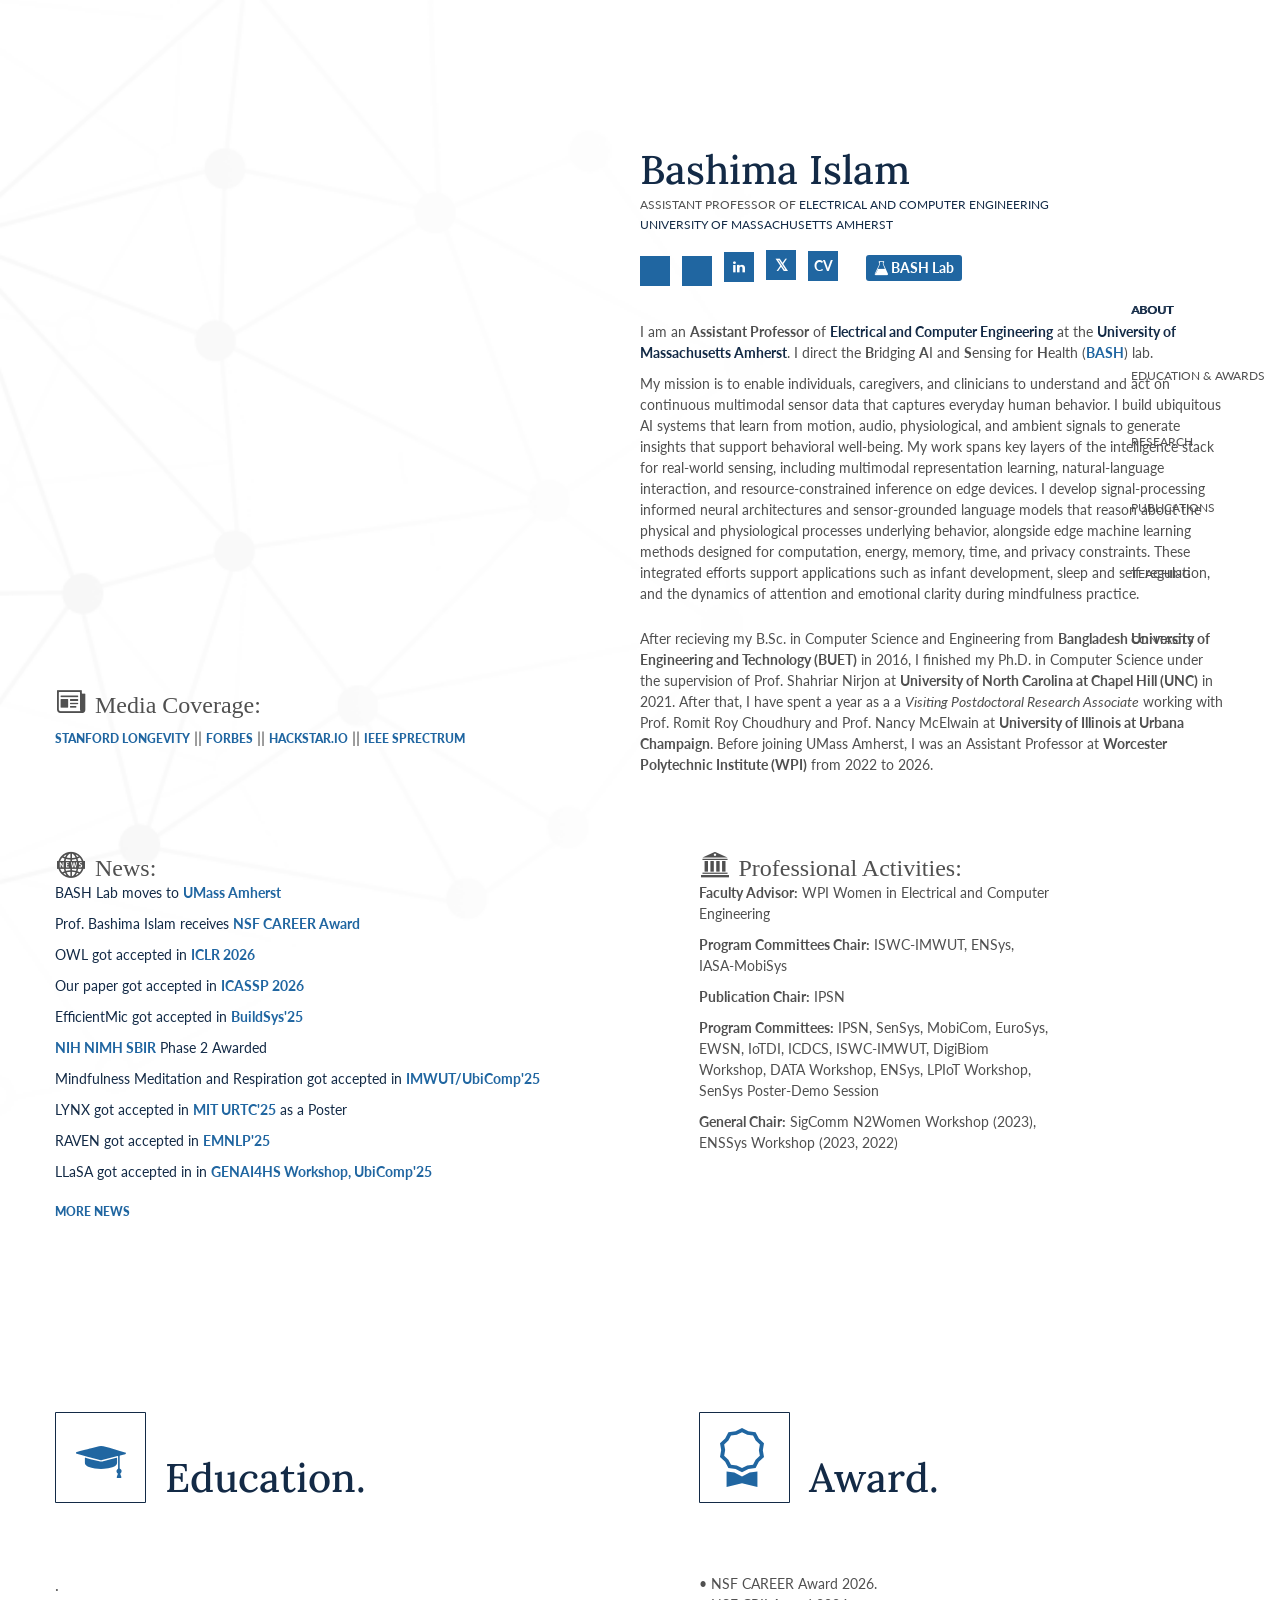
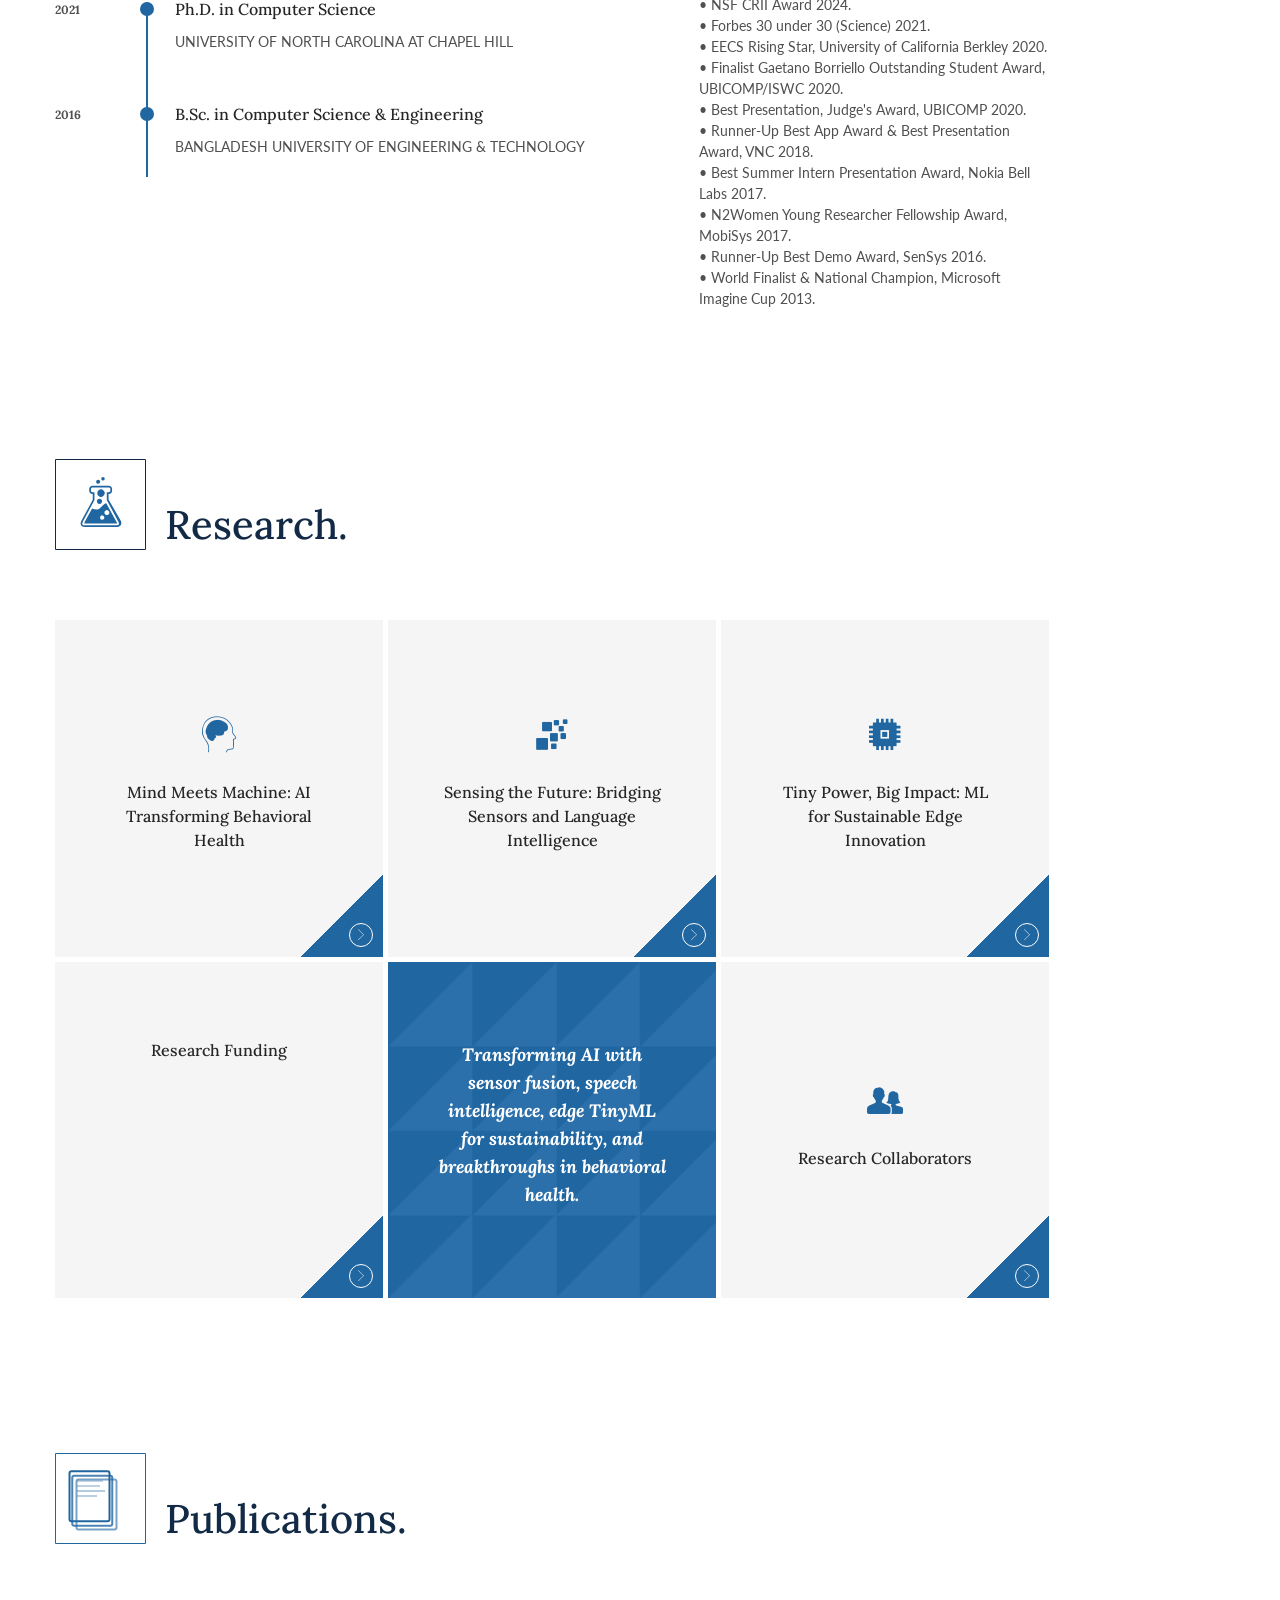
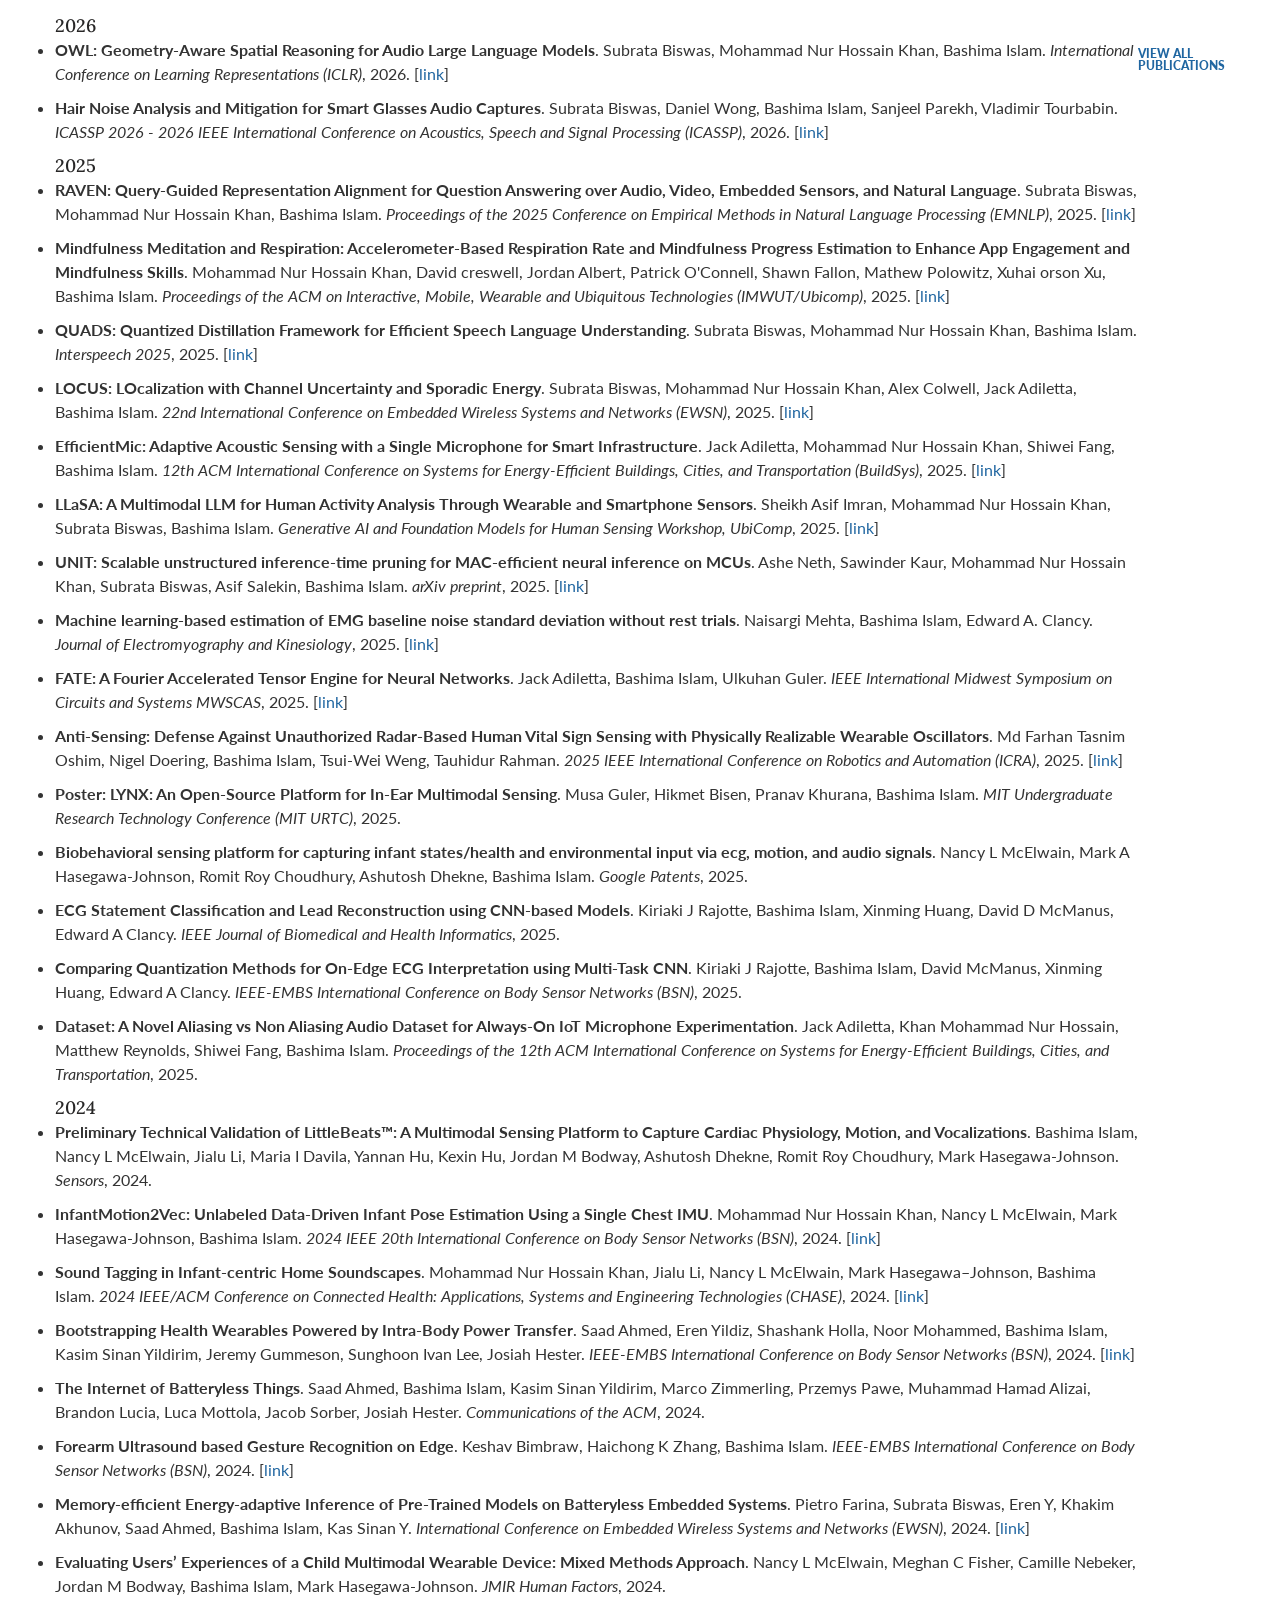
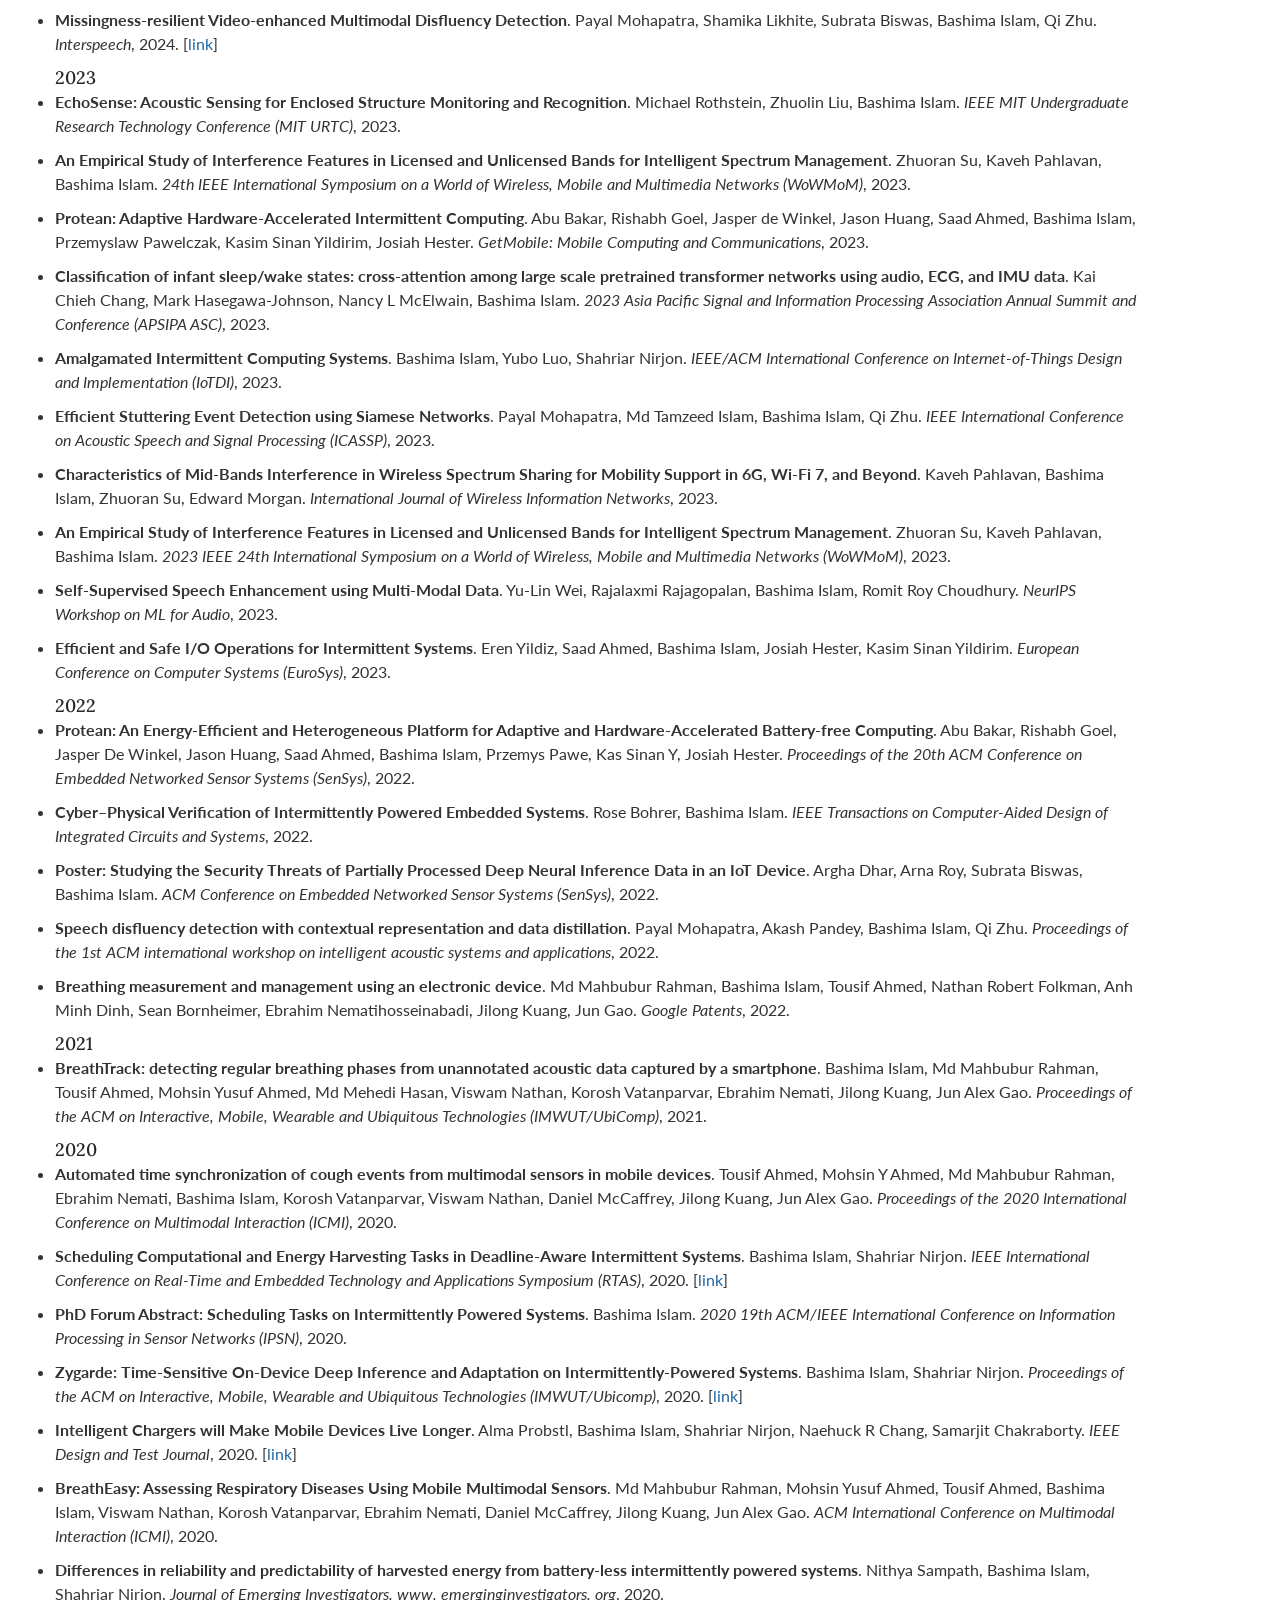
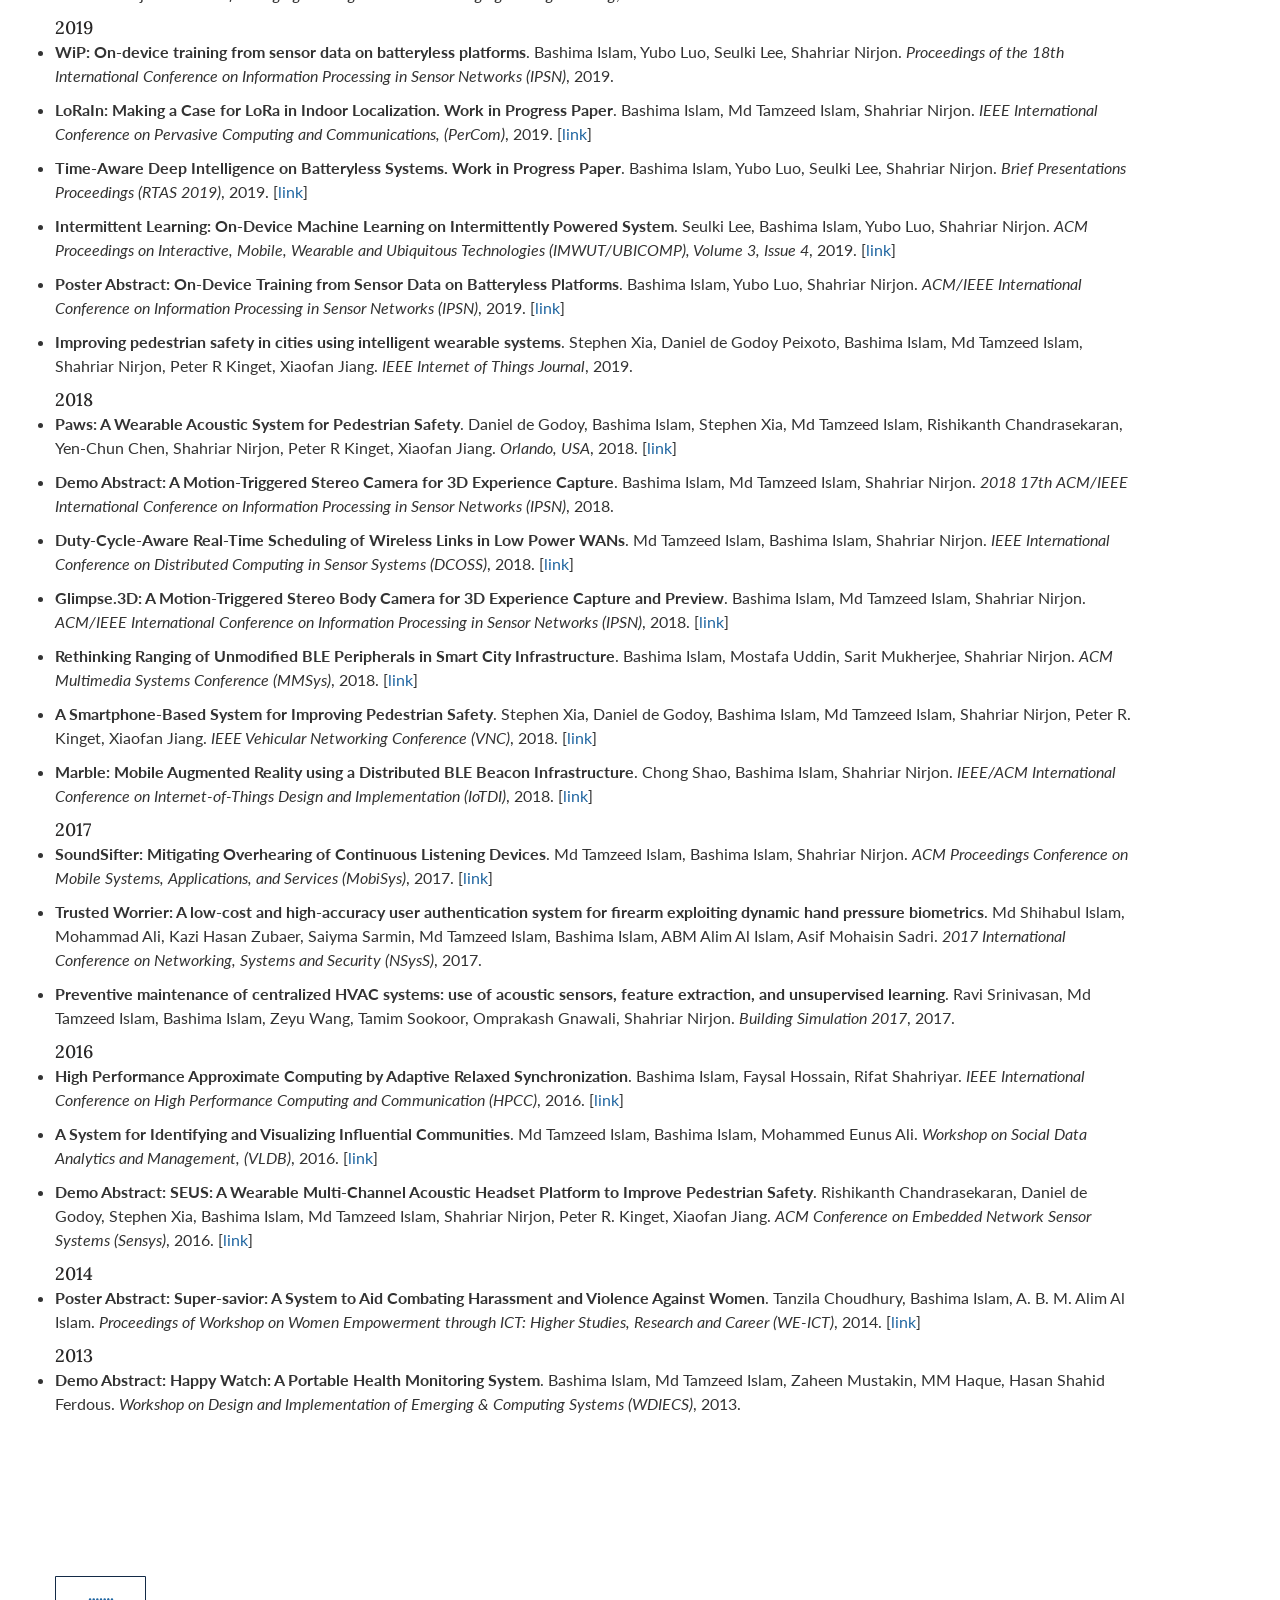
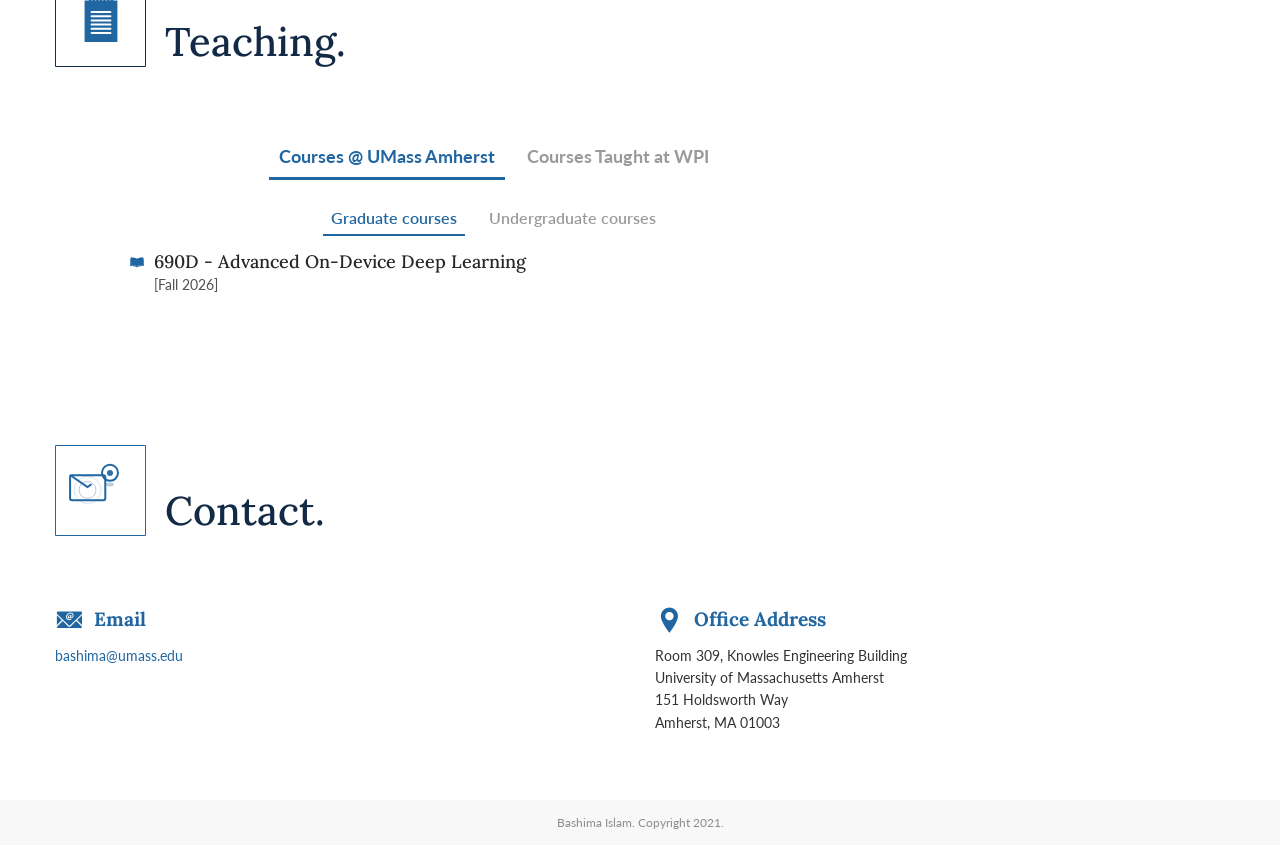
==== index.html @ 79ededcc "Teaching: nested tabs (UMass default + WPI), add UMass 690D; update contact email + office to UMass" ====
<!doctype html>
<html class="" lang="en">

<head>
  <meta charset="utf-8">
  <meta http-equiv="x-ua-compatible" content="ie=edge">
  <title>Bashima Islam</title>
  <meta name="description" content="">
  <meta name="viewport" content="width=device-width, initial-scale=1">

  <!-- inject:css -->
  <!-- CSS | STYLE -->

  <link rel="stylesheet" type="text/css" href="pub_css/bootstrap.min.css" />
  <link rel="stylesheet" type="text/css" href="pub_css/linecons.css" />
  <link rel="stylesheet" type="text/css" href="pub_css/normalize.css" />
  <link rel="stylesheet" type="text/css" href="pub_css/colors/blue.css" />
  <link rel="stylesheet" type="text/css" href="pub_css/style.css" />

  <!-- endinject -->

  <link href="https://fonts.googleapis.com/css?family=Lato:400,700,900|Lora:400,400i,700" rel="stylesheet">
  <link rel="stylesheet" href="https://cdn.jsdelivr.net/gh/jpswalsh/academicons@1/css/academicons.min.css">

  <link rel="stylesheet" href="css/main-blue.css" data-pin="img/icofont-location-pin--blue.png">

  <!-- Custom styles for publications section -->
  <style>
    .c-screen-publications {
      color: #333;
    }

    .c-screen-publications p,
    .c-screen-publications li,
    .c-screen-publications span,
    .c-screen-publications div {
      color: #333 !important;
    }

    .c-screen-publications a {
      color: #2066a1 !important;
    }

    .c-screen-publications a:hover {
      color: #1a5490 !important;
    }

    .c-screen-publications .well {
      background-color: #f5f5f5;
      border: 1px solid #ddd;
    }

    .c-screen-publications .well pre {
      color: #333 !important;
      background: transparent;
      border: none;
    }

    .c-screen-publications .bibtexentry {
      margin-bottom: 15px;
    }

    .c-screen-publications .bibtexentry ul {
      list-style: none;
      padding-left: 0;
    }

    .c-screen-publications .bibtexentry li {
      margin-bottom: 10px;
    }

    /* Year styling - same size as news timeline */
    .c-screen-publications h1.YEAR {
      font-size: 1em !important;
      font-weight: bold !important;
      color: #333 !important;
      margin-bottom: 8px !important;
      margin-top: 20px !important;
      display: block;
    }

    /* Also target any h1 elements in the year group */
    .c-screen-publications .group.year h1 {
      font-size: 1em !important;
      font-weight: bold !important;
      color: #333 !important;
      margin-bottom: 8px !important;
      margin-top: 20px !important;
    }

    /* Contact section styling */
    .c-screen-contacts {
      color: #333;
    }

    .c-contact-info {
      display: flex;
      flex-wrap: wrap;
      gap: 30px;
    }

    .c-contact-item {
      flex: 1;
      min-width: 250px;
    }

    .c-contact-item__header {
      font-size: 1.2em;
      font-weight: bold;
      color: #2066a1;
      margin-bottom: 10px;
      display: flex;
      align-items: center;
      gap: 10px;
    }

    .c-contact-item__header i {
      font-size: 1.5em;
    }

    .c-contact-item__text {
      color: #333;
      line-height: 1.6;
      margin: 0;
    }

    .c-contact-item__text a {
      color: #2066a1;
      text-decoration: none;
    }

    .c-contact-item__text a:hover {
      color: #1a5490;
      text-decoration: underline;
    }

    /* Animated SVG icon enhancements */
    .publications-icon:hover .svg-icon__item {
      animation: publications-bounce 0.6s ease-in-out;
    }

    .contact-icon:hover .svg-icon__item {
      animation: contact-pulse 0.8s ease-in-out;
    }

    @keyframes publications-bounce {

      0%,
      100% {
        transform: translateY(0);
      }

      50% {
        transform: translateY(-3px);
      }
    }

    @keyframes contact-pulse {

      0%,
      100% {
        transform: scale(1);
      }

      50% {
        transform: scale(1.05);
      }
    }

    /* Enhance existing SVG icon animations */
    .svg-icon:hover {
      transform: scale(1.02);
      transition: transform 0.3s ease;
    }

    /* Social media and BASH Lab container */
    .social-and-lab-container {
      display: flex;
      align-items: center;
      gap: 20px;
      flex-wrap: wrap;
    }

    .c-socials {
      margin-bottom: 0;
    }

    /* BASH Lab button styling */
    .bash-lab-link {
      background-color: #2066a1;
      color: white !important;
      padding: 4px 8px;
      border-radius: 3px;
      text-decoration: none !important;
      display: inline-block;
      transition: all 0.3s ease;
      font-weight: bold;
      font-size: 0.9em;
      line-height: 1.2;
    }

    .bash-lab-link:hover {
      background-color: white !important;
      color: #2066a1 !important;
      text-decoration: none !important;
      transform: translateY(-2px);
      box-shadow: 0 4px 8px rgba(32, 102, 161, 0.3);
      border: 2px solid #2066a1;
    }

    /* Change contact and publication SVG icons to blue */
    .publications-icon .svg-icon__item,
    .contact-icon .svg-icon__item {
      color: #2066a1;
    }

    .publications-icon .svg-icon__border,
    .contact-icon .svg-icon__border {
      stroke: #2066a1;
    }

    /* Collaborators grid styling */
    .collaborators-grid {
      display: grid;
      grid-template-columns: repeat(auto-fit, minmax(120px, 1fr));
      gap: 15px;
      margin: 20px 0;
    }

    .collaborator-item {
      text-align: center;
      padding: 10px;
      border-radius: 8px;
      background: #f8f9fa;
      transition: transform 0.3s ease, box-shadow 0.3s ease;
    }

    .collaborator-item:hover {
      transform: translateY(-2px);
      box-shadow: 0 4px 12px rgba(32, 102, 161, 0.15);
    }

    .collaborator-logo {
      width: 80px;
      height: 60px;
      object-fit: contain;
      margin-bottom: 8px;
      border-radius: 4px;
    }

    .collaborator-name {
      font-size: 0.85em;
      font-weight: 600;
      color: #333;
      margin: 0;
      line-height: 1.2;
    }
  </style>

  <!-- HTML5 Shim and Respond.js IE8 support of HTML5 elements and media queries -->
  <!-- WARNING: Respond.js doesn't work if you view the page via file:// -->
  <!--[if lt IE 9]>
  <script src="https://oss.maxcdn.com/libs/html5shiv/3.7.0/html5shiv.js"></script>
  <script src="https://oss.maxcdn.com/libs/respond.js/1.4.2/respond.min.js"></script>
  <![endif]-->
  <!-- Yandex.Metrika counter -->
  <script src="https://cdn.jsdelivr.net/npm/chart.js"></script>

  <!-- Publications bibtex functionality -->
  <script src="https://ajax.googleapis.com/ajax/libs/jquery/1.11.3/jquery.min.js"></script>
  <script src="bashlab/bibtex_js_v2.js" type="text/javascript" charset="utf-8"></script>
  <bibtex src="https://raw.githubusercontent.com/BASHLab/publications/main/publications.bib"></bibtex>
  <script type="text/javascript">
    (function (d, w, c) {
      (w[c] = w[c] || []).push(function () {
        try {
          w.yaCounter42961429 = new Ya.Metrika({
            id: 42961429,
            clickmap: true,
            trackLinks: true,
            accurateTrackBounce: true,
            webvisor: true,
            trackHash: true
          });
        } catch (e) { }
      });

      var n = d.getElementsByTagName("script")[0],
        s = d.createElement("script"),
        f = function () { n.parentNode.insertBefore(s, n); };
      s.type = "text/javascript";
      s.async = true;
      s.src = "https://mc.yandex.ru/metrika/watch.js";

      if (w.opera == "[object Opera]") {
        d.addEventListener("DOMContentLoaded", f, false);
      } else { f(); }
    })(document, window, "yandex_metrika_callbacks");
  </script>
  <noscript>
    <div><img src="https://mc.yandex.ru/watch/42961429" style="position:absolute; left:-9999px;" alt="" /></div>
  </noscript>
  <!-- /Yandex.Metrika counter -->
<!--PRERENDER:head-->
<meta name="description" content="Bashima Islam — Assistant Professor at UMass Amherst, director of the BASH Lab (Bridging AI and Sensing for Health). Research in ubiquitous AI, multimodal sensing, sensor-grounded language models, and low-power edge machine learning.">
<meta property="og:title" content="Bashima Islam">
<meta property="og:description" content="Bashima Islam — Assistant Professor at UMass Amherst, director of the BASH Lab (Bridging AI and Sensing for Health). Research in ubiquitous AI, multimodal sensing, sensor-grounded language models, and low-power edge machine learning.">
<meta property="og:type" content="profile">
<meta name="robots" content="index, follow">
<meta http-equiv="Cache-Control" content="no-cache, must-revalidate">
<meta http-equiv="Pragma" content="no-cache">
<script type="application/ld+json">
{
  "@context": "https://schema.org",
  "@graph": [
    {
      "@context": "https://schema.org",
      "@type": "Person",
      "name": "Bashima Islam",
      "jobTitle": "Assistant Professor",
      "affiliation": {
        "@type": "CollegeOrUniversity",
        "name": "University of Massachusetts Amherst"
      },
      "url": "https://bashimaislam.com",
      "sameAs": [
        "https://bashlab.github.io",
        "https://github.com/BASHLab",
        "https://scholar.google.com/citations?user=",
        "https://www.youtube.com/@BASHLab_UMass"
      ],
      "description": "Assistant Professor at UMass Amherst leading the BASH Lab (Bridging AI and Sensing for Health): ubiquitous AI, multimodal sensing, sensor-grounded language models, and low-power edge ML."
    }
  ]
}
</script>
<!--/PRERENDER:head-->
</head>

<body>
  <!--[if lt IE 10]>
        <p class="browserupgrade">You are using an <strong>outdated</strong> browser. Please <a href="http://browsehappy.com/">upgrade your browser</a> to improve your experience.</p>
    <![endif]-->

  <div class="ie-overflow-fix" style="overflow:hidden;">



    <link rel="stylesheet" href="css/main-blue.css" data-pin="img/icofont-location-pin--blue.png">





    <header class="c-main-header">

      <div class="o-container">

        <!-- NAVIGATION -->
        <div class="c-main-header__nav-wrapper" data-menuAnimated="true">
          <nav class="c-main-nav js-main-nav">
            <ul class="c-main-nav__list nav-fixed--is-active js-main-nav__list">
              <li class="c-main-nav__item"><a href="#section-about" class="c-main-nav__link"
                  data-navPosition="1">about</a></li>
              <!-- <li class="c-main-nav__item"><a href="#section-news" class="c-main-nav__link" data-navPosition="2">news</a></li> -->
              <li class="c-main-nav__item"><a href="#section-education" class="c-main-nav__link"
                  data-navPosition="2">education & awards</a></li>
              <li class="c-main-nav__item"><a href="#section-research" class="c-main-nav__link"
                  data-navPosition="3">research</a></li>
              <li class="c-main-nav__item"><a href="#section-publications" class="c-main-nav__link"
                  data-navPosition="4">publications</a></li>
              <li class="c-main-nav__item"><a href="#section-teaching" class="c-main-nav__link"
                  data-navPosition="5">teaching</a></li>
              <li class="c-main-nav__item"><a href="#section-contacts" class="c-main-nav__link"
                  data-navPosition="5">contacts</a></li>
            </ul>
            <div class="c-main-nav__bars js-main-nav-toggle">
              <span></span>
              <span></span>
              <span></span>
            </div>
          </nav>
        </div>
        <!-- NAVIGATION END -->

        <!-- ABOUT SECTION-->
        <div id="section-about" class="c-screen-about o-screen-about" data-contentPosition="1">
          <div class="o-screen-about__col">
            <figure class="c-screen-about__image">
              <span></span>
              <img src="pic/Bashima.png" alt="">

            </figure>
            <!-- <a class="c-button c-button--bold-text u-mb-30" href="https://youtu.be/-QnG1Qs_boQ">short video of my vision</a> -->
            <!-- <ul class="c-socials u-mb-35">
          <li class="c-socials__item">
            <a href="https://youtu.be/-QnG1Qs_boQ" class="c-socials__link">
              <i class="icofont icofont-youtube-play"></i>
            </a>
          </li>
          <a class="c-button c-button--bold-text u-mb-30" href="https://youtu.be/-QnG1Qs_boQ">short video of my vision</a>
        </ul> -->

            <!-- <div class="c-screen-about__image">
          <div style="position:relative;padding-top:56.25%;">
            <iframe src="https://www.youtube.com/embed/-QnG1Qs_boQ"" frameborder="0" allowfullscreen
              style="position:absolute;top:0;left:0;width:87%;height:100%;"></iframe>
          </div>
        </div> -->
            <!-- <iframe  src="https://www.youtube.com/embed/-QnG1Qs_boQ" title="YouTube video player" frameborder="0" allow="accelerometer; autoplay; clipboard-write; encrypted-media; gyroscope; picture-in-picture" allowfullscreen>
        </iframe> -->
            <div style="margin-top: 20px;">
              <i class="icofont icofont-2x icofont-newspaper"> <span style="font-size: x-large;">Media
                  Coverage:</span></i>
            </div>
            <span>
              <a class="c-button c-button--bold-text u-mb-30"
                href="https://open.spotify.com/episode/3e5buFnRg2oh5k3RtuyKqU?si=1H2yzKQXRCqnFxSkiDDsbw">Stanford
                Longevity</a>
              <span> || </span>
              <a class="c-button c-button--bold-text u-mb-30"
                href="https://www.forbes.com/profile/bashima-islam/?sh=4034b1a3b2ef">Forbes</a>
              <span> || </span>
              <a class="c-button c-button--bold-text u-mb-30"
                href="https://www.hackster.io/news/zygarde-task-scheduler-boosts-accuracy-performance-of-tinyml-tasks-running-on-battery-free-mcus-d09a8ec91b28">Hackstar.io</a>
              <span> || </span>
              <a class="c-button c-button--bold-text u-mb-30"
                href="https://spectrum.ieee.org/cars-that-think/transportation/safety/ai-headphone-pedestrians-safety-warning-cars">IEEE
                Sprectrum</a>
            </span>
          </div>
          <div class="o-screen-about__col">
            <h2 class="u-mb-4">Bashima Islam</h2>
            <span class="c-screen-about__caption">Assistant Professor of <a
                href="https://ece.umass.edu/">Electrical and Computer Engineering</a> <br /> <a
                href="https://www.umass.edu">University of Massachusetts Amherst</a></span>
            <div class="social-and-lab-container u-mb-35">
              <ul class="c-socials">
                <li class="c-socials__item">
                  <a href="https://scholar.google.com/citations?user=Ft_8Ju8AAAAJ&hl=en" class="c-socials__link">
                    <i class="ai ai-google-scholar"></i>
                  </a>
                </li>
                <li class="c-socials__item">
                  <a href="https://dblp.org/pid/188/6243.html" class="c-socials__link">
                    <i class="ai ai-dblp"></i>
                  </a>
                </li>
                <!-- <li class="c-socials__item">
              <a href="https://bitbucket.org/Bashima/" class="c-socials__link">
                <i class="ai ai-github"></i>
              </a>
            </li> -->
                <li class="c-socials__item">
                  <a href="https://www.linkedin.com/in/bashimaislam" class="c-socials__link">
                    <i class="icofont icofont-brand-linkedin"></i>
                  </a>
                </li>
                <li class="c-socials__item">
                  <a href="https://twitter.com/BashimaI" class="c-socials__link">
                    <span style="font-weight: bold; font-size: 16px;">𝕏</span>
                  </a>
                </li>
                <li class="c-socials__item">
                  <a href="pdf/Bashima_CV.pdf" class="c-socials__link">
                    <span style="font-weight: bold; font-size: 14px;">CV</span>
                  </a>
                </li>
              </ul>
              <div class="bash-lab-button">
                <a href="https://bashlab.github.io" target="_blank" class="bash-lab-link">
                  <i class="icofont icofont-laboratory"></i> BASH Lab
                </a>
              </div>
            </div>
            <p class="u-mb-10"> I am an <b>Assistant Professor</b> of <a
                href="https://ece.umass.edu/"><b>Electrical and Computer Engineering</b></a> at the
              <a href="https://www.umass.edu"><b>University of Massachusetts Amherst</b></a>. I direct the
              <strong>B</strong>ridging <strong>A</strong>I and <strong>S</strong>ensing for
              <strong>H</strong>ealth (<a style="color: #2066a1;" href="https://bashlab.github.io"><strong>BASH</strong></a>) lab.
            </p>
            <p>
              My mission is to enable individuals, caregivers, and clinicians to understand and act on continuous
              multimodal sensor data that captures everyday human behavior. I build ubiquitous AI systems that learn
              from motion, audio, physiological, and ambient signals to generate insights that support behavioral
              well-being. My work spans key layers of the intelligence stack for real-world sensing, including
              multimodal representation learning, natural-language interaction, and resource-constrained inference on
              edge devices. I develop signal-processing informed neural architectures and sensor-grounded language
              models that reason about the physical and physiological processes underlying behavior, alongside edge
              machine learning methods designed for computation, energy, memory, time, and privacy constraints. These
              integrated efforts support applications such as infant development, sleep and self-regulation, and the
              dynamics of attention and emotional clarity during mindfulness practice.
            </p>

            <!-- <p>My work focuses on building sustainable intelligent systems by combining sensor data with large language
              models, creating energy-efficient AI for audio and speech, developing innovative TinyML solutions for
              batteryless edge devices, and using AI to enhance behavioral health outcomes. Together, these efforts aim
              to advance technology in an eco-conscious and impactful way. The interdisciplinary nature of my research
              involves diverse domains including <i>Machine Learning, Mobile Computing, Embedded Systems, and Ubiquitous
                Computing</i>.</p> -->

            <br />
            <p>After recieving my B.Sc. in Computer Science and Engineering from <b>Bangladesh University of Engineering
                and Technology (BUET)</b> in 2016, I finished my Ph.D. in Computer Science under the supervision of
              <ahref="https: //www.cs.unc.edu/~nirjon/">Prof. Shahriar Nirjon</a> at <b>University of North Carolina at
                  Chapel Hill (UNC)</b> in 2021. After that, I have spent a year as a a <i>Visiting Postdoctoral
                  Research Associate</i> working with Prof. Romit Roy Choudhury and Prof. Nancy McElwain at
                <b>University of Illinois at Urbana Champaign</b>. Before joining UMass Amherst, I was an Assistant
              Professor at <b>Worcester Polytechnic Institute (WPI)</b> from 2022 to 2026.
            </p>



            <!-- <p style="color: #2066a1;"><b>I am looking for highly motivated students to join my lab. Please contact me if you want to work on machine learning and computation on trillions of sustainable IoT devices.</b></p>  -->

          </div>
        </div>



        <!-- News -->
        <div id="section-news" class="" data-contentPosition="4" style="margin-top: 60px;"></div>


        <div class="c-screen-education o-screen-education">
          <div class="o-screen-education__col">
            <div>
              <i class="icofont icofont-2x icofont-news"> <span style="font-size: x-large;">News:</span></i>
            </div>
            <div id="recent-news">
<!--PRERENDER:news-->
<a href="https://bashlab.github.io" target="_blank"><p class="u-mb-10">BASH Lab moves to <b style="color: #2066a1;">UMass Amherst</b></p></a><a href="https://www.nsf.gov/awardsearch/show-award/?AWD_ID=2541781" target="_blank"><p class="u-mb-10">Prof. Bashima Islam receives <b style="color: #2066a1;">NSF CAREER Award</b></p></a><a href="https://bashlab.github.io/owl_project/" target="_blank"><p class="u-mb-10">OWL got accepted in <b style="color: #2066a1;">ICLR 2026</b></p></a><a href="https://users.wpi.edu/~sbiswas/assets/publications/26-icassp/ICASSP_26_HNM.pdf" target="_blank"><p class="u-mb-10">Our paper got accepted in <b style="color: #2066a1;">ICASSP 2026</b></p></a><a href="https://jta2021.wixsite.com/efficientmic" target="_blank"><p class="u-mb-10">EfficientMic got accepted in <b style="color: #2066a1;">BuildSys'25</b></p></a><a href="https://reporter.nih.gov/search/dA1rsefomUqAkWnzcMSysg/project-details/11393482" target="_blank"><p class="u-mb-10"><b style="color: #2066a1;">NIH NIMH SBIR</b> Phase 2 Awarded</p></a><a href="https://bashlab.github.io/meditite_project/" target="_blank"><p class="u-mb-10">Mindfulness Meditation and Respiration got accepted in <b style="color: #2066a1;">IMWUT/UbiComp'25</b></p></a><a href=""><p class="u-mb-10">LYNX got accepted in <b style="color: #2066a1;">MIT URTC'25</b> as a Poster</p></a><a href="https://bashlab.github.io/raven_project/" target="_blank"><p class="u-mb-10">RAVEN got accepted in <b style="color: #2066a1;">EMNLP'25</b></p></a><a href="https://bashlab.github.io/llasa_project/" target="_blank"><p class="u-mb-10">LLaSA got accepted in in <b style="color: #2066a1;">GENAI4HS Workshop, UbiComp'25</b></p></a>
<!--/PRERENDER:news-->
              <!-- Recent news items will be populated here -->
            </div>
            <a href=".publication-detail_more_news" class="ex-link open_popup c-button c-button--bold-text u-mb-30"
              data-effect="mfp-zoom-out">more news</a>

            <div class="mfp-hide mfp-with-anim publication-detail_more_news publication-detail">
              <div class="project_content">
                <ul class="timeline">
                  <li>
                    <div class="date"> 2022</div>
                    <div class="circle"></div>
                    <div class="data">
                      <p>
                        &bull; Our paper<b> Protean: An Energy-Efficient and Heterogeneous Platform for Adaptive and
                          Hardware-Accelerated Battery-free Computing</b> got published in <b>SenSys</b> 2022.<br />
                        &bull; Our poster<b> Poster Abstract: Studying the Security Threats of Partially Processed
                          Deep Neural Inference Data in an IoT Device</b> got published in <b>SenSys</b> 2022.<br />
                        &bull; Started at Worcester Polytechnic Institute as an Assistant Professor from August
                        2022.<br />
                        &bull; Taught WPI Summer Frontier Course for Pre-Collegiate Outreach.<br />
                        &bull; Our paper <b>Cyber-Physical Verification of Intermittently Powered Embedded Systems</b>
                        got published at <b>EMSOFT</b> 2022.
                      </p>
                    </div>

                  </li>
                  <li>
                    <div class="date"> 2021</div>
                    <div class="circle"></div>
                    <div class="data">
                      <p>
                        &bull; Featured in <b>Forbes 30 under 30</b> for contribution in <b>Science</b> 2021.<br />
                        &bull; Paper on <b>BreathTrack: Detecting Regular Breathing Phases from Unannotated Acoustic
                          Data</b> got accepted in <b>IMWUT/UbiComp</b> 2021.<br />
                        &bull; Started at University of Illinois at Urbana-Champaign (UIUC) as a Visiting Postdoctoral
                        Research Associate from June 2021.<br />
                        &bull; Accepted a Tenure-Track Assistant Professor position at the Electrical and Computer
                        Engineering Department of Worcester Polytechnic Institute (WPI). Joining from Fall 2022.<br />
                        &bull; Defended my dissertation <b>"Scheduling Tasks on Intermittently-Powered Real-Time
                          Systems"</b> on April 1.<br />
                        &bull; Giving a talk at the <b>Auburn University (CSSE)</b> on March 30 on <i>Computing on the
                          Extreme Edge</i>.<br />
                        &bull; Giving a talk at the <b><a
                            href="https://cs.njit.edu/sites/cs/files/CS%20seminar%20Bashima%20Islam%20-%2003.24.2021_0.pdf">
                            New Jersey Institute of Technology (CS)</a></b> on March 24 on <i>Computing on the Extreme
                          Edge</i>.<br />
                        &bull; Giving a talk at the <b><a
                            href="https://www.cs.utah.edu/calendar/colloquium-bashima-islam/">University of
                            Utah</a></b> on March 16 on <i>Computing on the Extreme Edge</i>.<br />
                        &bull; Giving a talk at the <b><a
                            href="https://www.ece.utexas.edu/events/seminars/ece-general-seminars">University of Texas
                            Austin (ECE)</a></b> on March 10 on <i>Computing on the Extreme Edge</i>.<br />
                        &bull; Giving a talk at the <b>Worchester Polytechnic Institute (ECE)</b> on March 8 on
                        <i>Computing on the Extreme Edge</i>.<br />
                        &bull; Giving a talk at <b>Vanderbilt University (EECS)</b> on March 2 on <i>Computing on the
                          Extreme Edge</i>.<br />
                        &bull; Giving a talk at <b><a
                            href="https://planitpurple.northwestern.edu/event/572944">Northwestern University
                            (CS)</a></b> on February 22 on <i>Computing on the Extreme Edge</i>.<br />
                        &bull; Giving a talk at <b>Syracuse University (EECS)</b> on February 18 on <i>Computing on
                          the Extreme Edge</i>.<br />
                        &bull; Giving a talk at <b>Carnegie Mellon University (ECE)</b> on January 25 on <i>Computing
                          on the Extreme Edge</i>.
                      </p>
                    </div>

                  </li>
                  <li class="">
                    <div class="date">2020</div>
                    <div class="circle"></div>
                    <div class="data">
                      <p>&bull; Giving a talk at <b>Portland State University (CS)</b> on December 16 on <i>Computing
                          on the Extreme Edge</i>.<br />
                        &bull; Invited to give a talk at <b>Northwestern University</b> on December 9.<br />
                        &bull; Invited to give a talk at <b>Georgia Institute of Technology</b> on October 26 on
                        <i>Zygarde: Time-Sensitive On-Device Deep Inference and Adaptationon Intermittently-Powered
                          Systems</i>.<br />
                        &bull; Session Chair of <b>BuildSys 2020</b> and <b>ENSsys 2020</b> in conjunction with <b>ACM
                          SenSys</b>.<br />
                        &bull; Selected for the EECS <b>Rising Stars</b>, 2020 at UC Berkley.<br />
                        &bull; Selected for ACM CRA-WP Career Mentoring Workshop, 2020.<br />
                        &bull; I became the finalist of the prestigious <b>Gaetano Borriello Outstanding Student
                          Award</b>, UbiComp 2020.<br />
                        &bull; We got the Best Presentation, Judges Award at UbiComp 2020. <br />
                        &bull; Successfully finished my internship at Digital Health Lab in Samsung Research
                        America.<br />
                        &bull; Two papers co-authored with Digital Health Lab, SRA on breath monitoring and time
                        synchronization for cough monitoring got accepted in ICMI 2020.<br />
                        &bull; My work on Time-Sensitive On-Device Deep Inference in Intermittent Systems got accepted
                        in IMWUT/UBICOMP'20.<br />
                        &bull; Our work on Intelligent Charger got accepted in IEEE Design & Test.<br />
                        &bull; My paper on Real-Time Intermittent Systems got accepted in RTAS 2020.<br />
                        &bull; Our paper on Intermittent Learning got accepted in IMWUT-UbiComp 2020.
                      </p>
                    </div>
                  </li>
                  <li class="">
                    <div class="date">2019</div>
                    <div class="circle"></div>
                    <div class="data">
                      <p>&bull; Our work on Pedestrian Safety got featured in <a
                          href="https://spectrum.ieee.org/cars-that-think/transportation/safety/ai-headphone-pedestrians-safety-warning-cars">IEEE
                          Sprectrum</a>.<br />
                        &bull; I will present my poster(IPSN) and WiP(RTAS) on Intermittent Intelligence in CPS-IoT
                        Week 2019.<br />
                        &bull; My WiP on Indoor Localization with LORA got accepted in PerCom 2019.</p>
                    </div>
                  </li>
                  <li class="">
                    <div class="date">2018</div>
                    <div class="circle"></div>
                    <div class="data">
                      <p>&bull; Our paper on Real-Time LORAWAN got accepted in DCOSS 2018.<br />
                        &bull; My papers on Approximate 3D Reconstruction got accepted in IPSN 2018.<br />
                        &bull; My papers on Passive BLE Localization got accepted in MMSys 2018.<br />
                        &bull; Two of our papers got accepted in IoTDI 2018.<br />
                        &bull; We have received <b>Runner-Up Best App Award</b> and <b>Best Presentation Award</b> in
                        VNC 2018.</p>
                    </div>
                  </li>
                  <li class="">
                    <div class="date">2017</div>
                    <div class="circle"></div>
                    <div class="data">
                      <p>&bull; I have received <b>Best Intern Presentation Award</b> at Nokia Bell Labs.<br />
                        &bull; I have received MobiSys N2Women <b>Young Researcher Fellowship</b>.<br />
                        &bull; Our paper on Privacy-Aware Homehub Devices got accepted in MobiSys 2017.</p>
                    </div>
                  </li>
                  <li class="">
                    <div class="date">2016</div>
                    <div class="circle"></div>
                    <div class="data">
                      <p>&bull; We received <b>Best Demo Runner Up</b> Award for our work on Pedestrian Safety in
                        SenSys 2016.</p>
                    </div>
                  </li>
                </ul>
              </div>
              <div style="clear:both"></div>
            </div>

          </div>
          <div class="o-screen-education__col--narrow">
            <div>
              <i class="icofont icofont-2x icofont-bank-alt"> <span style="font-size: x-large;">Professional
                  Activities:</span></i>
            </div>
            <p class="u-mb-10"><b>Faculty Advisor:</b> WPI Women in Electrical and Computer Engineering</p>
            <p class="u-mb-10"><b>Program Committees Chair:</b> ISWC-IMWUT, ENSys, IASA-MobiSys</p>
            <p class="u-mb-10"><b>Publication Chair:</b> IPSN</p>
            <p class="u-mb-10"><b>Program Committees:</b> IPSN, SenSys, MobiCom, EuroSys, EWSN, IoTDI, ICDCS,
              ISWC-IMWUT, DigiBiom
              Workshop, DATA Workshop, ENSys, LPIoT Workshop, SenSys Poster-Demo Session</p>
            <!-- <p class="u-mb-10" ><b>Associate Editor:</b> Sensors (2023) [Guest]</p> -->
            <p class="u-mb-10"><b>General Chair:</b> SigComm N2Women Workshop (2023), ENSSys Workshop (2023, 2022)</p>
            <!--<p class="u-mb-10" ><b>Student Mentoring:</b> MobiSys Mentorship Program (2021), North Carolina School of Science and Mathematics -- Mentoring Program (2018).</p>
        <p class="u-mb-10" ><b>Reviewer:</b> IMWUT-UbiComp (2021-2023), IEEE Transactions on Computer-Aided Design of Integrated Circuits and Systems (2022), IEEE Sensors (2022), IEEE Transactions on Mobile Computing (2022), IEEE PerCom (2021), IEEE ACCESS (2021), IMWUT (2020), IEEE IoT Journal (2020), CHASE (2020), Transactions on Network Science & Engineering (2018), MobiSys Women’s Workshop (2017)</p> -->


          </div>




        </div>
      </div>

    </header>



    <main class="o-main">

      <!-- EDUCATION -->
      <div id="section-education" class="o-container js-main-container  wow1 fadeIn" data-contentPosition="2">


        <div class="c-screen-education o-screen-education">
          <div class="o-screen-education__col">
            <div class="c-section-heading">
              <svg class="c-section-heading__icon svg-icon" xmlns="http://www.w3.org/2000/svg" width="91" height="91"
                viewBox="0 0 91 91">
                <rect class="svg-icon__border" x="0.5" y="0.5" width="90" height="90" />
                <path class="svg-icon__item"
                  d="M440.894,931.53a1,1,0,0,0,.875-0.325,1.027,1.027,0,0,0,.025-0.925q-0.6-1.749-1-2.8a0.455,0.455,0,0,1-.05-0.35,0.482,0.482,0,0,1,.2-0.25,2.786,2.786,0,0,0,1.075-1.575,2.6,2.6,0,0,0-.175-1.775,2.709,2.709,0,0,0-1.35-1.3,0.48,0.48,0,0,1-.3-0.45V909.43a0.5,0.5,0,0,1,.075-0.3,0.784,0.784,0,0,1,.325-0.2l5.1-1.25a0.922,0.922,0,0,0,.8-0.825,0.789,0.789,0,0,0-.75-0.825l-0.25-.1q-4.85-1.6-10.75-3.25-4.25-1.149-10.85-2.85a8.584,8.584,0,0,0-4.4-.05l-7.75,1.95q2.8-.75-7.25,1.85-4.25,1.1-7.2,1.95a1.447,1.447,0,0,0-.6.275,0.856,0.856,0,0,0,0,1.1,1.957,1.957,0,0,0,.6.325q5.051,1.551,11.45,3.3,3.9,1.05,11.55,3.05a4.679,4.679,0,0,0,2.25-.05l15.55-3.95a0.772,0.772,0,0,1,.4,0,0.474,0.474,0,0,1,.1.4v11.85a0.626,0.626,0,0,1-.3.55,2.7,2.7,0,0,0-1.125,1.35,2.588,2.588,0,0,0-.075,1.7,2.78,2.78,0,0,0,1.05,1.45,0.37,0.37,0,0,1,.225.225,0.766,0.766,0,0,1-.025.325q-0.45,1.2-1.05,2.95a0.987,0.987,0,0,0,.05.825,0.754,0.754,0,0,0,.7.325h2.85Zm-35.5-15.25a2.984,2.984,0,0,0,.85,2.25,8.331,8.331,0,0,0,2.45,1.7,25.045,25.045,0,0,0,6.75,1.75,42.519,42.519,0,0,0,9.15.325,32.329,32.329,0,0,0,8.25-1.525,9.633,9.633,0,0,0,3.7-2.1,3.251,3.251,0,0,0,1.05-2.45v-4.35a0.9,0.9,0,0,0-.1-0.575,1.04,1.04,0,0,0-.6.025l-6.65,1.7q-4,1-6.65,1.7a7.824,7.824,0,0,1-1.35.3,3.532,3.532,0,0,1-1.45,0l-5.35-1.3q-4-.95-9.55-2.55a0.487,0.487,0,0,0-.4-0.025,0.436,0.436,0,0,0-.1.35v4.775Z"
                  transform="translate(-375.5 -865.5)" />
              </svg>
              <h2 class="c-section-heading__header">Education.</h2>
            </div>.
            <div class="c-timeline">
              <ul class="c-timeline__list">
                <li class="c-timeline__item">
                  <header class="c-timeline__header">
                    <span class="c-timeline__time">2021</span>
                    <span class="c-timeline__line"></span>
                    <h4 class="c-timeline__heading">Ph.D. in Computer Science</h4>
                  </header>
                  <p class="c-timeline__body">UNIVERSITY OF NORTH CAROLINA AT CHAPEL HILL</p>
                </li>
                <li class="c-timeline__item">
                  <header class="c-timeline__header">
                    <span class="c-timeline__time">2016</span>
                    <span class="c-timeline__line"></span>
                    <h4 class="c-timeline__heading">B.Sc. in Computer Science & Engineering</h4>
                  </header>
                  <p class="c-timeline__body">BANGLADESH UNIVERSITY OF ENGINEERING & TECHNOLOGY</p>
                </li>
              </ul>
            </div>
          </div>
          <div class="o-screen-education__col o-screen-education__col--narrow">
            <div class="c-section-heading">
              <svg class="c-section-heading__icon svg-icon" xmlns="http://www.w3.org/2000/svg" width="91" height="91"
                viewBox="0 0 91 91" preserveAspectRatio="xMidYMin">
                <rect class="svg-icon__border" x="0.5" y="0.5" width="90" height="90" />

                <path class="svg-icon__item"
                  d=M34.44,11.19,28,8l-6.43,3.19-7.17,1-3.25,6.19L6,23.29l1.18,6.83L6,37l5.16,4.87L14.4,48l7.17,1L28,52.25l6.44-3.19,7.15-1,3.25-6.19L50,37l-1.18-6.84L50,23.29l-5.16-4.87-3.25-6.19Zm4.62,4.42,2.64,5,4.19,4-1,5.52.95,5.56-4.19,4-2.63,5-5.83.85L28,48.1l-5.22-2.59L17,44.66l-2.64-5-4.19-4,1-5.56-1-5.55,4.19-3.95,2.64-5,5.82-.84L28,12.15l5.23,2.59Z"
                  transform="translate(15 8)" />
                <path class="svg-icon__item" d="M12.58,51.51V67L28,63.31,43.42,67V51.51l-7.78,1.11L28,56.4l-7.64-3.78Z"
                  transform="translate(15 8)" />

              </svg>
              <h2 class="c-section-heading__header">Award.</h2>
            </div>
            <!-- <h4>2020</h4> -->
            <p> &bull; NSF CAREER Award 2026. </p>
            <p> &bull; NSF CRII Award 2024. </p>
            <p> &bull; Forbes 30 under 30 (Science) 2021. </p>
            <p> &bull; EECS Rising Star, University of California Berkley 2020. </p>
            <p> &bull; Finalist Gaetano Borriello Outstanding Student Award, UBICOMP/ISWC 2020.</p>
            <p> &bull; Best Presentation, Judge's Award, UBICOMP 2020.</p>
            <p> &bull; Runner-Up Best App Award & Best Presentation Award, VNC 2018.</p>
            <p> &bull; Best Summer Intern Presentation Award, Nokia Bell Labs 2017.</p>
            <p> &bull; N2Women Young Researcher Fellowship Award, MobiSys 2017.</p>
            <p> &bull; Runner-Up Best Demo Award, SenSys 2016.</p>
            <p> &bull; World Finalist & National Champion, Microsoft Imagine Cup 2013.</p>
          </div>
        </div>
      </div>

      <!-- RESEARCH -->
      <div id="section-research" class="o-container   wow1 fadeIn" data-contentPosition="3">
        <div class="c-section-heading">
          <svg class="c-section-heading__icon svg-icon" xmlns="http://www.w3.org/2000/svg" width="91" height="91"
            viewBox="0 0 91 91">
            <rect class="svg-icon__border" x="0.5" y="0.5" width="90" height="90" />
            <path class="svg-icon__item"
              d="M441.844,1714.1a3.587,3.587,0,0,1-1.175,2.18,4.8,4.8,0,0,1-2.425,1.12,9.54,9.54,0,0,1-1.5.1,12.291,12.291,0,0,1-1.5,0h-30a5.209,5.209,0,0,1-2.25-.45,3.054,3.054,0,0,1-1.65-1.7,4.191,4.191,0,0,1-.05-2.65,14.023,14.023,0,0,1,.75-1.75l10.95-20.3a2.556,2.556,0,0,0,.25-1.05v-4.65a0.605,0.605,0,0,0-.075-0.35,0.574,0.574,0,0,0-.375-0.15,3.05,3.05,0,0,1-2.175-.97,3.2,3.2,0,0,1-.875-2.28l-0.05-1.65c0.033-.27.067-0.53,0.1-0.8a3.232,3.232,0,0,1,1.125-1.87,3.119,3.119,0,0,1,2.075-.73h16.25a3.213,3.213,0,0,1,2.4.98,3.157,3.157,0,0,1,.9,2.42c0-.5.017-0.12,0.05,1.15a6.137,6.137,0,0,1-.1,1.2,3.257,3.257,0,0,1-1.075,1.8,3.076,3.076,0,0,1-1.925.75,0.574,0.574,0,0,0-.375.15,0.605,0.605,0,0,0-.075.35v4.85a1.7,1.7,0,0,0,.3.8l11.8,20.4a4.6,4.6,0,0,1,.7,3.1h0Zm-2.425.05a4.446,4.446,0,0,0-.675-2.25l-11.2-20.85a1.941,1.941,0,0,1-.25-0.7q0.05-3.645,0-7.2a0.379,0.379,0,0,1,.1-0.32,0.5,0.5,0,0,1,.3-0.08h1.55a1.474,1.474,0,0,0,1.125-.45,1.8,1.8,0,0,0,.475-1.15v-1.65a1.552,1.552,0,0,0-.45-1.15,1.622,1.622,0,0,0-1.2-.45h-16.05a1.722,1.722,0,0,0-1.25.43,1.652,1.652,0,0,0-.45,1.27v1.6a1.755,1.755,0,0,0,.475,1.1,1.474,1.474,0,0,0,1.125.45,9.973,9.973,0,0,0,1.375,0,0.519,0.519,0,0,1,.475.08,0.781,0.781,0,0,1,.1.47q-0.05,3.345,0,6.65a2.09,2.09,0,0,1-.3,1.1l-11.1,20.7a6.541,6.541,0,0,0-.7,1.7,1.652,1.652,0,0,0,1.45,2.2,5.753,5.753,0,0,0,1.3.1h31.25a3.855,3.855,0,0,0,1.5-.25A1.369,1.369,0,0,0,439.419,1714.15Zm-22.2-40.52a1.953,1.953,0,0,1-.575-1.43,2.015,2.015,0,0,1,.575-1.45,1.948,1.948,0,0,1,1.425-.62,1.833,1.833,0,0,1,1.45.6,2.031,2.031,0,0,1,.6,1.47,2.049,2.049,0,0,1-2.05,2.05A2.115,2.115,0,0,1,417.219,1673.63Zm5.05-3.13a1.616,1.616,0,0,1-.525-1.22,1.8,1.8,0,0,1,1.75-1.78,1.734,1.734,0,0,1,1.225.5,1.65,1.65,0,0,1,.525,1.25,1.709,1.709,0,0,1-1.75,1.75A1.734,1.734,0,0,1,422.269,1670.5Zm4.625,23.45,10.3,18.8a3.751,3.751,0,0,1,.45.88,0.2,0.2,0,0,1-.175.27,6.171,6.171,0,0,1-.975.05h-31.1a1.131,1.131,0,0,1-.725-0.12,1.032,1.032,0,0,1,.225-0.68q0.649-1.245,2.6-4.8l4.85-8.85a0.933,0.933,0,0,1,.325-0.4,0.6,0.6,0,0,1,.525.05,19.047,19.047,0,0,0,3.775.75,4.321,4.321,0,0,0,3.775-1.3c0.3-.3.933-0.98,1.9-2.05a13.925,13.925,0,0,1,3.6-2.8,0.712,0.712,0,0,1,.4-0.07,0.463,0.463,0,0,1,.3.27h-0.05Zm-2.35,15.13a1.943,1.943,0,0,0,.2-1.6,2.054,2.054,0,0,0-1.025-1.25,2.132,2.132,0,0,0-2.875.8,2.1,2.1,0,0,0-.175,1.6,2,2,0,0,0,1,1.3,2.05,2.05,0,0,0,1.625.17A2.189,2.189,0,0,0,424.544,1709.08Zm5.025-4.8a2.386,2.386,0,0,0,.2-1.85,2.476,2.476,0,0,0-1.15-1.5,2.325,2.325,0,0,0-1.85-.28,2.352,2.352,0,0,0-1.5,1.18,2.394,2.394,0,0,0-.25,1.9,2.454,2.454,0,0,0,1.175,1.5,2.3,2.3,0,0,0,1.9.22A2.389,2.389,0,0,0,429.569,1704.28Zm-10.725-18.08a3.5,3.5,0,0,1-1.05-2.57,3.465,3.465,0,0,1,1.075-2.58,3.682,3.682,0,0,1,5.15,0,3.622,3.622,0,0,1,0,5.15A3.713,3.713,0,0,1,418.844,1686.2Zm-0.7,7.53a2.643,2.643,0,0,1,1.825-4.53,2.568,2.568,0,0,1,1.85.75,2.477,2.477,0,0,1,.775,1.85,2.62,2.62,0,0,1-.75,1.88,2.493,2.493,0,0,1-1.85.77A2.435,2.435,0,0,1,418.144,1693.73Z"
              transform="translate(-375.5 -1649.5)" />
          </svg>
          <h2 class="c-section-heading__header">Research.</h2>
        </div>
        <div class="c-screen-research o-screen-research">
          <div class="o-screen-research__col">
            <div class="c-card o-screen-research__cards js-cards">

              <div class="c-card__item js-toggle-modal">
                <div class="c-card__sizer"></div>
                <div class="c-card__inner">
                  <div class="c-card__icon">

                    <i class="icofont icofont-autism"></i>
                  </div>
                  <h4 class="c-card__header">Mind Meets Machine: AI Transforming Behavioral Health</h4>
                  <div class="c-card__modal-content js-card-modal-content">
                    <p class="c-card__text"></p>
                    <h5 class="c-card__link-caption">Leveraging artificial intelligence to revolutionize behavioral
                      health, providing innovative tools for diagnosis, monitoring, and treatment to improve
                      developmental and mental well-being.</h5>
                    <a href="https://bashlab.github.io/research.html" target="_blank" rel="noopener">
                      <button class="c-button--bold-text" type="button">Details</button>
                    </a>
                  </div>
                </div>
                <div class="c-card__button">
                  <button class="c-card__button-field" type="button"></button>
                </div>
              </div>




              <div class="c-card__item js-toggle-modal">
                <div class="c-card__sizer"></div>
                <div class="c-card__inner">
                  <div class="c-card__icon">
                    <i class="icofont icofont-pixels"></i>
                  </div>
                  <h4 class="c-card__header">Sensing the Future: Bridging Sensors and Language Intelligence</h4>
                  <div class="c-card__modal-content js-card-modal-content">
                    <p class="c-card__text">Exploring the synergy between sensor data and large language models to
                      create intelligent systems that understand and interpret the world through a fusion of modalities.
                    </p>
                    <a href="https://bashlab.github.io/research.html" target="_blank" rel="noopener">
                      <button class="c-button--bold-text" type="button">Details</button>
                    </a>
                  </div>
                </div>
                <div class="c-card__button">
                  <button class="c-card__button-field" type="button"></button>
                </div>
              </div>





              <div class="c-card__item js-toggle-modal">
                <div class="c-card__sizer"></div>
                <div class="c-card__inner">
                  <div class="c-card__icon">
                    <i class="icofont icofont-micro-chip"></i>
                  </div>
                  <h4 class="c-card__header">Tiny Power, Big Impact: ML for Sustainable Edge Innovation</h4>
                  <div class="c-card__modal-content js-card-modal-content">
                    <p class="c-card__text">Pioneering the development of efficient machine learning algorithms for
                      ultra-low-power edge devices (specially battery-free devices), enabling intelligent sensing in
                      resource-constrained environments.</p>
                    <a href="https://bashlab.github.io/research.html" target="_blank" rel="noopener">
                      <button class="c-button--bold-text" type="button">Details</button>
                    </a>
                  </div>
                </div>
                <div class="c-card__button">
                  <button class="c-card__button-field" type="button"></button>
                </div>
              </div>
              <div class="c-card__item js-toggle-modal">
                <div class="c-card__sizer"></div>
                <div class="c-card__inner">
                  <!-- <div class="chart-container"> -->
                  <h4 class="c-card__header">Research Funding</h4>
                  <canvas id="fundingChart" style="max-width: 300px; max-height: 300px;"></canvas>
                  <!-- </div> -->
                  <div class="c-card__modal-content js-card-modal-content">
                    <p class="c-card__text">Current research funding supporting our work in AI, machine learning, and
                      ubiquitous computing across multiple federal agencies and industry partners.</p>
                    <!-- <h4 class="c-card__header">Research Funding</h4> -->
                    <!-- <canvas id="fundingChart"></canvas> -->
                    <div id="funding-grants" style="text-align: left;">
<!--PRERENDER:grants-->
<p class="u-mb-10">1. NSF CAREER, $636K, Role: Lead PI</p><p class="u-mb-10">2. NIH NIMH SBIR (Phase2), $170K (Total: $918K), Role: Co-I</p><p class="u-mb-10">3. Wadsworth Acoustic Laboratory, $9K, Role: Lead PI</p><p class="u-mb-10">4. NSF CSR CRII, $175K, Role: Lead PI</p><p class="u-mb-10">5. NIH NIDA R01, $157K (Total: $2.7M), Role: Co-I</p><p class="u-mb-10">6. NIH NIDDK R01, $533K (Total: $2.7M), Role: Co-I</p><p class="u-mb-10">7. NIH NIMH SBIR (Phase1), $82K (Total: $290K), Role: Co-I</p>
<!--/PRERENDER:grants-->
                      <!-- Funding grants will be loaded here -->
                    </div>

                  </div>
                </div>
                <div class="c-card__button">
                  <button class="c-card__button-field" type="button"></button>
                </div>
              </div>

              <div class="c-card__item c-card__item--text-only"
                style="background-image:url(img/deco-triangle--blue.png)">
                <div class="c-card__sizer"></div>
                <div class="c-card__inner">
                  <div class="c-card__content">
                    <p class="c-card__text">Transforming AI with sensor fusion, speech intelligence, edge TinyML for
                      sustainability, and breakthroughs in behavioral health.</p>
                  </div>
                </div>
              </div>


              <!-- Collaborators Card -->
              <div class="c-card__item js-toggle-modal">
                <div class="c-card__sizer"></div>
                <div class="c-card__inner">
                  <div class="c-card__icon">
                    <i class="icofont icofont-users-alt-4"></i>
                  </div>
                  <h4 class="c-card__header">Research Collaborators</h4>
                  <div class="c-card__modal-content js-card-modal-content">
                    <p class="c-card__text">Partnering with leading institutions worldwide to advance research in AI,
                      machine learning, and ubiquitous computing.</p>
                    <div id="collaborators-grid" class="collaborators-grid">
<!--PRERENDER:collaborators-->
<div class="collaborator-item"><img src="https://bashlab.github.io/img/cmu.png" alt="Carnegie Mellon University" class="collaborator-logo" onerror="this.style.display='none'"><p class="collaborator-name">Carnegie Mellon University</p></div><div class="collaborator-item"><img src="https://bashlab.github.io/img/uiuc.jpg" alt="University of Illinois Urbana-Champaign" class="collaborator-logo" onerror="this.style.display='none'"><p class="collaborator-name">University of Illinois Urbana-Champaign</p></div><div class="collaborator-item"><img src="https://bashlab.github.io/img/gtech.png" alt="Georgia Tech" class="collaborator-logo" onerror="this.style.display='none'"><p class="collaborator-name">Georgia Tech</p></div><div class="collaborator-item"><img src="https://bashlab.github.io/img/trento.png" alt="University of Trento" class="collaborator-logo" onerror="this.style.display='none'"><p class="collaborator-name">University of Trento</p></div><div class="collaborator-item"><img src="https://bashlab.github.io/img/meta.png" alt="Meta Reality Lab" class="collaborator-logo" onerror="this.style.display='none'"><p class="collaborator-name">Meta Reality Lab</p></div><div class="collaborator-item"><img src="https://bashlab.github.io/img/asu.png" alt="Arizona State University" class="collaborator-logo" onerror="this.style.display='none'"><p class="collaborator-name">Arizona State University</p></div><div class="collaborator-item"><img src="https://bashlab.github.io/img/utk.png" alt="University of Tennessee, Knoxville" class="collaborator-logo" onerror="this.style.display='none'"><p class="collaborator-name">University of Tennessee, Knoxville</p></div><div class="collaborator-item"><img src="https://bashlab.github.io/img/bosch.png" alt="Bosch Research America" class="collaborator-logo" onerror="this.style.display='none'"><p class="collaborator-name">Bosch Research America</p></div><div class="collaborator-item"><img src="https://bashlab.github.io/img/equa.png" alt="Equa Health" class="collaborator-logo" onerror="this.style.display='none'"><p class="collaborator-name">Equa Health</p></div><div class="collaborator-item"><img src="https://bashlab.github.io/img/northwestern.png" alt="Northwestern University" class="collaborator-logo" onerror="this.style.display='none'"><p class="collaborator-name">Northwestern University</p></div><div class="collaborator-item"><img src="https://bashlab.github.io/img/delft.png" alt="Delft University of Technology" class="collaborator-logo" onerror="this.style.display='none'"><p class="collaborator-name">Delft University of Technology</p></div><div class="collaborator-item"><img src="https://bashlab.github.io/img/ucsd.png" alt="University of California San Diego" class="collaborator-logo" onerror="this.style.display='none'"><p class="collaborator-name">University of California San Diego</p></div><div class="collaborator-item"><img src="https://bashlab.github.io/img/umass_medical.png" alt="UMass Chan Medical School" class="collaborator-logo" onerror="this.style.display='none'"><p class="collaborator-name">UMass Chan Medical School</p></div><div class="collaborator-item"><img src="https://bashlab.github.io/img/columbia.png" alt="Columbia University" class="collaborator-logo" onerror="this.style.display='none'"><p class="collaborator-name">Columbia University</p></div>
<!--/PRERENDER:collaborators-->
                      <!-- Collaborators will be loaded here -->
                    </div>
                  </div>
                </div>
                <div class="c-card__button">
                  <button class="c-card__button-field" type="button"></button>
                </div>
              </div>

            </div>
          </div>
        </div>
      </div>

      <!-- PUBLICATIONS -->
      <div id="section-publications" class="o-container   wow1 fadeIn" data-contentPosition="4">
        <div class="c-section-heading">
          <svg class="c-section-heading__icon svg-icon publications-icon" xmlns="http://www.w3.org/2000/svg" width="91"
            height="91" viewBox="0 0 91 91">
            <rect class="svg-icon__border" x="0.5" y="0.5" width="90" height="90" />
            <!-- Document stack with animation -->
            <g class="svg-icon__item">
              <!-- Back document -->
              <rect x="20" y="25" width="40" height="50" rx="2" fill="none" stroke="currentColor" stroke-width="2"
                opacity="0.6">
                <animateTransform attributeName="transform" type="translate" values="0,0; 2,2; 0,0" dur="3s"
                  repeatCount="indefinite" />
              </rect>
              <!-- Middle document -->
              <rect x="18" y="22" width="40" height="50" rx="2" fill="none" stroke="currentColor" stroke-width="2"
                opacity="0.8">
                <animateTransform attributeName="transform" type="translate" values="0,0; -1,1; 0,0" dur="3s"
                  repeatCount="indefinite" />
              </rect>
              <!-- Front document -->
              <rect x="16" y="19" width="40" height="50" rx="2" fill="none" stroke="currentColor" stroke-width="2">
                <animateTransform attributeName="transform" type="translate" values="0,0; -2,-1; 0,0" dur="3s"
                  repeatCount="indefinite" />
              </rect>
              <!-- Document lines -->
              <g opacity="0.7">
                <line x1="22" y1="28" x2="48" y2="28" stroke="currentColor" stroke-width="1">
                  <animate attributeName="opacity" values="0.7; 1; 0.7" dur="2s" repeatCount="indefinite" />
                </line>
                <line x1="22" y1="33" x2="45" y2="33" stroke="currentColor" stroke-width="1">
                  <animate attributeName="opacity" values="0.7; 1; 0.7" dur="2s" begin="0.5s"
                    repeatCount="indefinite" />
                </line>
                <line x1="22" y1="38" x2="50" y2="38" stroke="currentColor" stroke-width="1">
                  <animate attributeName="opacity" values="0.7; 1; 0.7" dur="2s" begin="1s" repeatCount="indefinite" />
                </line>
                <line x1="22" y1="43" x2="42" y2="43" stroke="currentColor" stroke-width="1">
                  <animate attributeName="opacity" values="0.7; 1; 0.7" dur="2s" begin="1.5s"
                    repeatCount="indefinite" />
                </line>
              </g>
            </g>
          </svg>
          <h2 class="c-section-heading__header">Publications.</h2>
        </div>

        <div class="c-screen-publications o-screen-publications">

          <!--PRERENDER:publications-->
<div id="pub-fallback"><h3>2026</h3><ul><li style='margin-bottom:10px;'><strong>OWL: Geometry-Aware Spatial Reasoning for Audio Large Language Models</strong>. Subrata Biswas, Mohammad Nur Hossain Khan, Bashima Islam. <em>International Conference on Learning Representations (ICLR)</em>, 2026. [<a href="https://arxiv.org/pdf/2509.26140?" target="_blank">link</a>]</li><li style='margin-bottom:10px;'><strong>Hair Noise Analysis and Mitigation for Smart Glasses Audio Captures</strong>. Subrata Biswas, Daniel Wong, Bashima Islam, Sanjeel Parekh, Vladimir Tourbabin. <em>ICASSP 2026 - 2026 IEEE International Conference on Acoustics, Speech and Signal Processing (ICASSP)</em>, 2026. [<a href="https://ieeexplore.ieee.org/document/11464268" target="_blank">link</a>]</li></ul><h3>2025</h3><ul><li style='margin-bottom:10px;'><strong>RAVEN: Query-Guided Representation Alignment for Question Answering over Audio, Video, Embedded Sensors, and Natural Language</strong>. Subrata Biswas, Mohammad Nur Hossain Khan, Bashima Islam. <em>Proceedings of the 2025 Conference on Empirical Methods in Natural Language Processing (EMNLP)</em>, 2025. [<a href="https://aclanthology.org/2025.emnlp-main.96/" target="_blank">link</a>]</li><li style='margin-bottom:10px;'><strong>Mindfulness Meditation and Respiration: Accelerometer-Based Respiration Rate and Mindfulness Progress Estimation to Enhance App Engagement and Mindfulness Skills</strong>. Mohammad Nur Hossain Khan, David creswell, Jordan Albert, Patrick O&#x27;Connell, Shawn Fallon, Mathew Polowitz, Xuhai orson Xu, Bashima Islam. <em>Proceedings of the ACM on Interactive, Mobile, Wearable and Ubiquitous Technologies (IMWUT/Ubicomp)</em>, 2025. [<a href="https://bashlab.github.io/meditite_project/" target="_blank">link</a>]</li><li style='margin-bottom:10px;'><strong>QUADS: Quantized Distillation Framework for Efficient Speech Language Understanding</strong>. Subrata Biswas, Mohammad Nur Hossain Khan, Bashima Islam. <em>Interspeech 2025</em>, 2025. [<a href="https://www.isca-archive.org/interspeech_2025/biswas25b_interspeech.pdf" target="_blank">link</a>]</li><li style='margin-bottom:10px;'><strong>LOCUS: LOcalization with Channel Uncertainty and Sporadic Energy</strong>. Subrata Biswas, Mohammad Nur Hossain Khan, Alex Colwell, Jack Adiletta, Bashima Islam. <em>22nd International Conference on Embedded Wireless Systems and Networks (EWSN)</em>, 2025. [<a href="https://bashlab.github.io/locus_project/" target="_blank">link</a>]</li><li style='margin-bottom:10px;'><strong>EfficientMic: Adaptive Acoustic Sensing with a Single Microphone for Smart Infrastructure</strong>. Jack Adiletta, Mohammad Nur Hossain Khan, Shiwei Fang, Bashima Islam. <em>12th ACM International Conference on Systems for Energy-Efficient Buildings, Cities, and Transportation (BuildSys)</em>, 2025. [<a href="https://jta2021.wixsite.com/efficientmic" target="_blank">link</a>]</li><li style='margin-bottom:10px;'><strong>LLaSA: A Multimodal LLM for Human Activity Analysis Through Wearable and Smartphone Sensors</strong>. Sheikh Asif Imran, Mohammad Nur Hossain Khan, Subrata Biswas, Bashima Islam. <em>Generative AI and Foundation Models for Human Sensing Workshop, UbiComp</em>, 2025. [<a href="https://bashlab.github.io/llasa_project/" target="_blank">link</a>]</li><li style='margin-bottom:10px;'><strong>UNIT: Scalable unstructured inference-time pruning for MAC-efficient neural inference on MCUs</strong>. Ashe Neth, Sawinder Kaur, Mohammad Nur Hossain Khan, Subrata Biswas, Asif Salekin, Bashima Islam. <em>arXiv preprint</em>, 2025. [<a href="https://arxiv.org/abs/2507.07885" target="_blank">link</a>]</li><li style='margin-bottom:10px;'><strong>Machine learning-based estimation of EMG baseline noise standard deviation without rest trials</strong>. Naisargi Mehta, Bashima Islam, Edward A. Clancy. <em>Journal of Electromyography and Kinesiology</em>, 2025. [<a href="https://doi.org/https://doi.org/10.1016/j.jelekin.2025.103097" target="_blank">link</a>]</li><li style='margin-bottom:10px;'><strong>FATE: A Fourier Accelerated Tensor Engine for Neural Networks</strong>. Jack Adiletta, Bashima Islam, Ulkuhan Guler. <em>IEEE International Midwest Symposium on Circuits and Systems MWSCAS</em>, 2025. [<a href="https://bashlab.github.io/fate_project/" target="_blank">link</a>]</li><li style='margin-bottom:10px;'><strong>Anti-Sensing: Defense Against Unauthorized Radar-Based Human Vital Sign Sensing with Physically Realizable Wearable Oscillators</strong>. Md Farhan Tasnim Oshim, Nigel Doering, Bashima Islam, Tsui-Wei Weng, Tauhidur Rahman. <em>2025 IEEE International Conference on Robotics and Automation (ICRA)</em>, 2025. [<a href="https://doi.org/10.1109/ICRA55743.2025.11127941" target="_blank">link</a>]</li><li style='margin-bottom:10px;'><strong>Poster: LYNX: An Open-Source Platform for In-Ear Multimodal Sensing</strong>. Musa Guler, Hikmet Bisen, Pranav Khurana, Bashima Islam. <em>MIT Undergraduate Research Technology Conference (MIT URTC)</em>, 2025.</li><li style='margin-bottom:10px;'><strong>Biobehavioral sensing platform for capturing infant states/health and environmental input via ecg, motion, and audio signals</strong>. Nancy L McElwain, Mark A Hasegawa-Johnson, Romit Roy Choudhury, Ashutosh Dhekne, Bashima Islam. <em>Google Patents</em>, 2025.</li><li style='margin-bottom:10px;'><strong>ECG Statement Classification and Lead Reconstruction using CNN-based Models</strong>. Kiriaki J Rajotte, Bashima Islam, Xinming Huang, David D McManus, Edward A Clancy. <em>IEEE Journal of Biomedical and Health Informatics</em>, 2025.</li><li style='margin-bottom:10px;'><strong>Comparing Quantization Methods for On-Edge ECG Interpretation using Multi-Task CNN</strong>. Kiriaki J Rajotte, Bashima Islam, David McManus, Xinming Huang, Edward A Clancy. <em>IEEE-EMBS International Conference on Body Sensor Networks (BSN)</em>, 2025.</li><li style='margin-bottom:10px;'><strong>Dataset: A Novel Aliasing vs Non Aliasing Audio Dataset for Always-On IoT Microphone Experimentation</strong>. Jack Adiletta, Khan Mohammad Nur Hossain, Matthew Reynolds, Shiwei Fang, Bashima Islam. <em>Proceedings of the 12th ACM International Conference on Systems for Energy-Efficient Buildings, Cities, and Transportation</em>, 2025.</li></ul><h3>2024</h3><ul><li style='margin-bottom:10px;'><strong>Preliminary Technical Validation of LittleBeats™: A Multimodal Sensing Platform to Capture Cardiac Physiology, Motion, and Vocalizations</strong>. Bashima Islam, Nancy L McElwain, Jialu Li, Maria I Davila, Yannan Hu, Kexin Hu, Jordan M Bodway, Ashutosh Dhekne, Romit Roy Choudhury, Mark Hasegawa-Johnson. <em>Sensors</em>, 2024.</li><li style='margin-bottom:10px;'><strong>InfantMotion2Vec: Unlabeled Data-Driven Infant Pose Estimation Using a Single Chest IMU</strong>. Mohammad Nur Hossain Khan, Nancy L McElwain, Mark Hasegawa-Johnson, Bashima Islam. <em>2024 IEEE 20th International Conference on Body Sensor Networks (BSN)</em>, 2024. [<a href="https://ieeexplore.ieee.org/stamp/stamp.jsp?arnumber=10780750" target="_blank">link</a>]</li><li style='margin-bottom:10px;'><strong>Sound Tagging in Infant-centric Home Soundscapes</strong>. Mohammad Nur Hossain Khan, Jialu Li, Nancy L McElwain, Mark Hasegawa–Johnson, Bashima Islam. <em>2024 IEEE/ACM Conference on Connected Health: Applications, Systems and Engineering Technologies (CHASE)</em>, 2024. [<a href="https://ieeexplore.ieee.org/stamp/stamp.jsp?arnumber=10614412" target="_blank">link</a>]</li><li style='margin-bottom:10px;'><strong>Bootstrapping Health Wearables Powered by Intra-Body Power Transfer</strong>. Saad Ahmed, Eren Yildiz, Shashank Holla, Noor Mohammed, Bashima Islam, Kasim Sinan Yildirim, Jeremy Gummeson, Sunghoon Ivan Lee, Josiah Hester. <em>IEEE-EMBS International Conference on Body Sensor Networks (BSN)</em>, 2024. [<a href="https://ieeexplore.ieee.org/document/10780616" target="_blank">link</a>]</li><li style='margin-bottom:10px;'><strong>The Internet of Batteryless Things</strong>. Saad Ahmed, Bashima Islam, Kasim Sinan Yildirim, Marco Zimmerling, Przemys Pawe, Muhammad Hamad Alizai, Brandon Lucia, Luca Mottola, Jacob Sorber, Josiah Hester. <em>Communications of the ACM</em>, 2024.</li><li style='margin-bottom:10px;'><strong>Forearm Ultrasound based Gesture Recognition on Edge</strong>. Keshav Bimbraw, Haichong K Zhang, Bashima Islam. <em>IEEE-EMBS International Conference on Body Sensor Networks (BSN)</em>, 2024. [<a href="https://ieeexplore.ieee.org/stamp/stamp.jsp?arnumber=10780669&amp;tag=1" target="_blank">link</a>]</li><li style='margin-bottom:10px;'><strong>Memory-efficient Energy-adaptive Inference of Pre-Trained Models on Batteryless Embedded Systems</strong>. Pietro Farina, Subrata Biswas, Eren Y, Khakim Akhunov, Saad Ahmed, Bashima Islam, Kas Sinan Y. <em>International Conference on Embedded Wireless Systems and Networks (EWSN)</em>, 2024. [<a href="https://ewsn.org/file-repository/ewsn2024/ewsn24-final16.pdf" target="_blank">link</a>]</li><li style='margin-bottom:10px;'><strong>Evaluating Users’ Experiences of a Child Multimodal Wearable Device: Mixed Methods Approach</strong>. Nancy L McElwain, Meghan C Fisher, Camille Nebeker, Jordan M Bodway, Bashima Islam, Mark Hasegawa-Johnson. <em>JMIR Human Factors</em>, 2024.</li><li style='margin-bottom:10px;'><strong>Missingness-resilient Video-enhanced Multimodal Disfluency Detection</strong>. Payal Mohapatra, Shamika Likhite, Subrata Biswas, Bashima Islam, Qi Zhu. <em>Interspeech</em>, 2024. [<a href="https://www.isca-archive.org/interspeech_2024/mohapatra24_interspeech.pdf" target="_blank">link</a>]</li></ul><h3>2023</h3><ul><li style='margin-bottom:10px;'><strong>EchoSense: Acoustic Sensing for Enclosed Structure Monitoring and Recognition</strong>. Michael Rothstein, Zhuolin Liu, Bashima Islam. <em>IEEE MIT Undergraduate Research Technology Conference (MIT URTC)</em>, 2023.</li><li style='margin-bottom:10px;'><strong>An Empirical Study of Interference Features in Licensed and Unlicensed Bands for Intelligent Spectrum Management</strong>. Zhuoran Su, Kaveh Pahlavan, Bashima Islam. <em>24th IEEE International Symposium on a World of Wireless, Mobile and Multimedia Networks (WoWMoM)</em>, 2023.</li><li style='margin-bottom:10px;'><strong>Protean: Adaptive Hardware-Accelerated Intermittent Computing</strong>. Abu Bakar, Rishabh Goel, Jasper de Winkel, Jason Huang, Saad Ahmed, Bashima Islam, Przemyslaw Pawelczak, Kasim Sinan Yildirim, Josiah Hester. <em>GetMobile: Mobile Computing and Communications</em>, 2023.</li><li style='margin-bottom:10px;'><strong>Classification of infant sleep/wake states: cross-attention among large scale pretrained transformer networks using audio, ECG, and IMU data</strong>. Kai Chieh Chang, Mark Hasegawa-Johnson, Nancy L McElwain, Bashima Islam. <em>2023 Asia Pacific Signal and Information Processing Association Annual Summit and Conference (APSIPA ASC)</em>, 2023.</li><li style='margin-bottom:10px;'><strong>Amalgamated Intermittent Computing Systems</strong>. Bashima Islam, Yubo Luo, Shahriar Nirjon. <em>IEEE/ACM International Conference on Internet-of-Things Design and Implementation (IoTDI)</em>, 2023.</li><li style='margin-bottom:10px;'><strong>Efficient Stuttering Event Detection using Siamese Networks</strong>. Payal Mohapatra, Md Tamzeed Islam, Bashima Islam, Qi Zhu. <em>IEEE International Conference on Acoustic Speech and Signal Processing (ICASSP)</em>, 2023.</li><li style='margin-bottom:10px;'><strong>Characteristics of Mid-Bands Interference in Wireless Spectrum Sharing for Mobility Support in 6G, Wi-Fi 7, and Beyond</strong>. Kaveh Pahlavan, Bashima Islam, Zhuoran Su, Edward Morgan. <em>International Journal of Wireless Information Networks</em>, 2023.</li><li style='margin-bottom:10px;'><strong>An Empirical Study of Interference Features in Licensed and Unlicensed Bands for Intelligent Spectrum Management</strong>. Zhuoran Su, Kaveh Pahlavan, Bashima Islam. <em>2023 IEEE 24th International Symposium on a World of Wireless, Mobile and Multimedia Networks (WoWMoM)</em>, 2023.</li><li style='margin-bottom:10px;'><strong>Self-Supervised Speech Enhancement using Multi-Modal Data</strong>. Yu-Lin Wei, Rajalaxmi Rajagopalan, Bashima Islam, Romit Roy Choudhury. <em>NeurIPS Workshop on ML for Audio</em>, 2023.</li><li style='margin-bottom:10px;'><strong>Efficient and Safe I/O Operations for Intermittent Systems</strong>. Eren Yildiz, Saad Ahmed, Bashima Islam, Josiah Hester, Kasim Sinan Yildirim. <em>European Conference on Computer Systems (EuroSys)</em>, 2023.</li></ul><h3>2022</h3><ul><li style='margin-bottom:10px;'><strong>Protean: An Energy-Efficient and Heterogeneous Platform for Adaptive and Hardware-Accelerated Battery-free Computing</strong>. Abu Bakar, Rishabh Goel, Jasper De Winkel, Jason Huang, Saad Ahmed, Bashima Islam, Przemys Pawe, Kas Sinan Y, Josiah Hester. <em>Proceedings of the 20th ACM Conference on Embedded Networked Sensor Systems (SenSys)</em>, 2022.</li><li style='margin-bottom:10px;'><strong>Cyber–Physical Verification of Intermittently Powered Embedded Systems</strong>. Rose Bohrer, Bashima Islam. <em>IEEE Transactions on Computer-Aided Design of Integrated Circuits and Systems</em>, 2022.</li><li style='margin-bottom:10px;'><strong>Poster: Studying the Security Threats of Partially Processed Deep Neural Inference Data in an IoT Device</strong>. Argha Dhar, Arna Roy, Subrata Biswas, Bashima Islam. <em>ACM Conference on Embedded Networked Sensor Systems (SenSys)</em>, 2022.</li><li style='margin-bottom:10px;'><strong>Speech disfluency detection with contextual representation and data distillation</strong>. Payal Mohapatra, Akash Pandey, Bashima Islam, Qi Zhu. <em>Proceedings of the 1st ACM international workshop on intelligent acoustic systems and applications</em>, 2022.</li><li style='margin-bottom:10px;'><strong>Breathing measurement and management using an electronic device</strong>. Md Mahbubur Rahman, Bashima Islam, Tousif Ahmed, Nathan Robert Folkman, Anh Minh Dinh, Sean Bornheimer, Ebrahim Nematihosseinabadi, Jilong Kuang, Jun Gao. <em>Google Patents</em>, 2022.</li></ul><h3>2021</h3><ul><li style='margin-bottom:10px;'><strong>BreathTrack: detecting regular breathing phases from unannotated acoustic data captured by a smartphone</strong>. Bashima Islam, Md Mahbubur Rahman, Tousif Ahmed, Mohsin Yusuf Ahmed, Md Mehedi Hasan, Viswam Nathan, Korosh Vatanparvar, Ebrahim Nemati, Jilong Kuang, Jun Alex Gao. <em>Proceedings of the ACM on Interactive, Mobile, Wearable and Ubiquitous Technologies (IMWUT/UbiComp)</em>, 2021.</li></ul><h3>2020</h3><ul><li style='margin-bottom:10px;'><strong>Automated time synchronization of cough events from multimodal sensors in mobile devices</strong>. Tousif Ahmed, Mohsin Y Ahmed, Md Mahbubur Rahman, Ebrahim Nemati, Bashima Islam, Korosh Vatanparvar, Viswam Nathan, Daniel McCaffrey, Jilong Kuang, Jun Alex Gao. <em>Proceedings of the 2020 International Conference on Multimodal Interaction (ICMI)</em>, 2020.</li><li style='margin-bottom:10px;'><strong>Scheduling Computational and Energy Harvesting Tasks in Deadline-Aware Intermittent Systems</strong>. Bashima Islam, Shahriar Nirjon. <em>IEEE International Conference on Real-Time and Embedded Technology and Applications Symposium (RTAS)</em>, 2020. [<a href="https://ieeexplore.ieee.org/document/9113096" target="_blank">link</a>]</li><li style='margin-bottom:10px;'><strong>PhD Forum Abstract: Scheduling Tasks on Intermittently Powered Systems</strong>. Bashima Islam. <em>2020 19th ACM/IEEE International Conference on Information Processing in Sensor Networks (IPSN)</em>, 2020.</li><li style='margin-bottom:10px;'><strong>Zygarde: Time-Sensitive On-Device Deep Inference and Adaptation on Intermittently-Powered Systems</strong>. Bashima Islam, Shahriar Nirjon. <em>Proceedings of the ACM on Interactive, Mobile, Wearable and Ubiquitous Technologies (IMWUT/Ubicomp)</em>, 2020. [<a href="https://dl.acm.org/doi/10.1145/3411808" target="_blank">link</a>]</li><li style='margin-bottom:10px;'><strong>Intelligent Chargers will Make Mobile Devices Live Longer</strong>. Alma Probstl, Bashima Islam, Shahriar Nirjon, Naehuck R Chang, Samarjit Chakraborty. <em>IEEE Design and Test Journal</em>, 2020. [<a href="https://ieeexplore.ieee.org/document/9133188" target="_blank">link</a>]</li><li style='margin-bottom:10px;'><strong>BreathEasy: Assessing Respiratory Diseases Using Mobile Multimodal Sensors</strong>. Md Mahbubur Rahman, Mohsin Yusuf Ahmed, Tousif Ahmed, Bashima Islam, Viswam Nathan, Korosh Vatanparvar, Ebrahim Nemati, Daniel McCaffrey, Jilong Kuang, Jun Alex Gao. <em>ACM International Conference on Multimodal Interaction (ICMI)</em>, 2020.</li><li style='margin-bottom:10px;'><strong>Differences in reliability and predictability of harvested energy from battery-less intermittently powered systems</strong>. Nithya Sampath, Bashima Islam, Shahriar Nirjon. <em>Journal of Emerging Investigators. www. emerginginvestigators. org</em>, 2020.</li></ul><h3>2019</h3><ul><li style='margin-bottom:10px;'><strong>WiP: On-device training from sensor data on batteryless platforms</strong>. Bashima Islam, Yubo Luo, Seulki Lee, Shahriar Nirjon. <em>Proceedings of the 18th International Conference on Information Processing in Sensor Networks (IPSN)</em>, 2019.</li><li style='margin-bottom:10px;'><strong>LoRaIn: Making a Case for LoRa in Indoor Localization. Work in Progress Paper</strong>. Bashima Islam, Md Tamzeed Islam, Shahriar Nirjon. <em>IEEE International Conference on Pervasive Computing and Communications, (PerCom)</em>, 2019. [<a href="https://ieeexplore.ieee.org/document/8730767" target="_blank">link</a>]</li><li style='margin-bottom:10px;'><strong>Time-Aware Deep Intelligence on Batteryless Systems. Work in Progress Paper</strong>. Bashima Islam, Yubo Luo, Seulki Lee, Shahriar Nirjon. <em>Brief Presentations Proceedings (RTAS 2019)</em>, 2019. [<a href="http://2019.rtas.org/wp-content/uploads/2019/04/RTAS19_BP_proceedings.pdf" target="_blank">link</a>]</li><li style='margin-bottom:10px;'><strong>Intermittent Learning: On-Device Machine Learning on Intermittently Powered System</strong>. Seulki Lee, Bashima Islam, Yubo Luo, Shahriar Nirjon. <em>ACM Proceedings on Interactive, Mobile, Wearable and Ubiquitous Technologies (IMWUT/UBICOMP), Volume 3, Issue 4</em>, 2019. [<a href="https://arxiv.org/pdf/1904.09644.pdf" target="_blank">link</a>]</li><li style='margin-bottom:10px;'><strong>Poster Abstract: On-Device Training from Sensor Data on Batteryless Platforms</strong>. Bashima Islam, Yubo Luo, Shahriar Nirjon. <em>ACM/IEEE International Conference on Information Processing in Sensor Networks (IPSN)</em>, 2019. [<a href="https://ieeexplore.ieee.org/document/8732490" target="_blank">link</a>]</li><li style='margin-bottom:10px;'><strong>Improving pedestrian safety in cities using intelligent wearable systems</strong>. Stephen Xia, Daniel de Godoy Peixoto, Bashima Islam, Md Tamzeed Islam, Shahriar Nirjon, Peter R Kinget, Xiaofan Jiang. <em>IEEE Internet of Things Journal</em>, 2019.</li></ul><h3>2018</h3><ul><li style='margin-bottom:10px;'><strong>Paws: A Wearable Acoustic System for Pedestrian Safety</strong>. Daniel de Godoy, Bashima Islam, Stephen Xia, Md Tamzeed Islam, Rishikanth Chandrasekaran, Yen-Chun Chen, Shahriar Nirjon, Peter R Kinget, Xiaofan Jiang. <em>Orlando, USA</em>, 2018. [<a href="https://ieeexplore.ieee.org/abstract/document/8366992" target="_blank">link</a>]</li><li style='margin-bottom:10px;'><strong>Demo Abstract: A Motion-Triggered Stereo Camera for 3D Experience Capture</strong>. Bashima Islam, Md Tamzeed Islam, Shahriar Nirjon. <em>2018 17th ACM/IEEE International Conference on Information Processing in Sensor Networks (IPSN)</em>, 2018.</li><li style='margin-bottom:10px;'><strong>Duty-Cycle-Aware Real-Time Scheduling of Wireless Links in Low Power WANs</strong>. Md Tamzeed Islam, Bashima Islam, Shahriar Nirjon. <em>IEEE International Conference on Distributed Computing in Sensor Systems (DCOSS)</em>, 2018. [<a href="https://ieeexplore.ieee.org/abstract/document/8510960/" target="_blank">link</a>]</li><li style='margin-bottom:10px;'><strong>Glimpse.3D: A Motion-Triggered Stereo Body Camera for 3D Experience Capture and Preview</strong>. Bashima Islam, Md Tamzeed Islam, Shahriar Nirjon. <em>ACM/IEEE International Conference on Information Processing in Sensor Networks (IPSN)</em>, 2018. [<a href="https://dl.acm.org/citation.cfm?id=3207991" target="_blank">link</a>]</li><li style='margin-bottom:10px;'><strong>Rethinking Ranging of Unmodified BLE Peripherals in Smart City Infrastructure</strong>. Bashima Islam, Mostafa Uddin, Sarit Mukherjee, Shahriar Nirjon. <em>ACM Multimedia Systems Conference (MMSys)</em>, 2018. [<a href="https://dl.acm.org/citation.cfm?id=3204950" target="_blank">link</a>]</li><li style='margin-bottom:10px;'><strong>A Smartphone-Based System for Improving Pedestrian Safety</strong>. Stephen Xia, Daniel de Godoy, Bashima Islam, Md Tamzeed Islam, Shahriar Nirjon, Peter R. Kinget, Xiaofan Jiang. <em>IEEE Vehicular Networking Conference (VNC)</em>, 2018. [<a href="https://ieeexplore.ieee.org/document/8628320" target="_blank">link</a>]</li><li style='margin-bottom:10px;'><strong>Marble: Mobile Augmented Reality using a Distributed BLE Beacon Infrastructure</strong>. Chong Shao, Bashima Islam, Shahriar Nirjon. <em>IEEE/ACM International Conference on Internet-of-Things Design and Implementation (IoTDI)</em>, 2018. [<a href="https://ieeexplore.ieee.org/abstract/document/8366977/" target="_blank">link</a>]</li></ul><h3>2017</h3><ul><li style='margin-bottom:10px;'><strong>SoundSifter: Mitigating Overhearing of Continuous Listening Devices</strong>. Md Tamzeed Islam, Bashima Islam, Shahriar Nirjon. <em>ACM Proceedings Conference on Mobile Systems, Applications, and Services (MobiSys)</em>, 2017. [<a href="https://dl.acm.org/citation.cfm?id=3081338" target="_blank">link</a>]</li><li style='margin-bottom:10px;'><strong>Trusted Worrier: A low-cost and high-accuracy user authentication system for firearm exploiting dynamic hand pressure biometrics</strong>. Md Shihabul Islam, Mohammad Ali, Kazi Hasan Zubaer, Saiyma Sarmin, Md Tamzeed Islam, Bashima Islam, ABM Alim Al Islam, Asif Mohaisin Sadri. <em>2017 International Conference on Networking, Systems and Security (NSysS)</em>, 2017.</li><li style='margin-bottom:10px;'><strong>Preventive maintenance of centralized HVAC systems: use of acoustic sensors, feature extraction, and unsupervised learning</strong>. Ravi Srinivasan, Md Tamzeed Islam, Bashima Islam, Zeyu Wang, Tamim Sookoor, Omprakash Gnawali, Shahriar Nirjon. <em>Building Simulation 2017</em>, 2017.</li></ul><h3>2016</h3><ul><li style='margin-bottom:10px;'><strong>High Performance Approximate Computing by Adaptive Relaxed Synchronization</strong>. Bashima Islam, Faysal Hossain, Rifat Shahriyar. <em>IEEE International Conference on High Performance Computing and Communication (HPCC)</em>, 2016. [<a href="https://ieeexplore.ieee.org/abstract/document/7828509/" target="_blank">link</a>]</li><li style='margin-bottom:10px;'><strong>A System for Identifying and Visualizing Influential Communities</strong>. Md Tamzeed Islam, Bashima Islam, Mohammed Eunus Ali. <em>Workshop on Social Data Analytics and Management, (VLDB)</em>, 2016. [<a href="https://arxiv.org/abs/1610.06298" target="_blank">link</a>]</li><li style='margin-bottom:10px;'><strong>Demo Abstract: SEUS: A Wearable Multi-Channel Acoustic Headset Platform to Improve Pedestrian Safety</strong>. Rishikanth Chandrasekaran, Daniel de Godoy, Stephen Xia, Bashima Islam, Md Tamzeed Islam, Shahriar Nirjon, Peter R. Kinget, Xiaofan Jiang. <em>ACM Conference on Embedded Network Sensor Systems (Sensys)</em>, 2016. [<a href="https://dl.acm.org/doi/10.1145/2994551.2996547" target="_blank">link</a>]</li></ul><h3>2014</h3><ul><li style='margin-bottom:10px;'><strong>Poster Abstract: Super-savior: A System to Aid Combating Harassment and Violence Against Women</strong>. Tanzila Choudhury, Bashima Islam, A. B. M. Alim Al Islam. <em>Proceedings of Workshop on Women Empowerment through ICT: Higher Studies, Research and Career (WE-ICT)</em>, 2014. [<a href="https://www.cs.unc.edu/ bashima/publications/pdf/super_savior.pdf" target="_blank">link</a>]</li></ul><h3>2013</h3><ul><li style='margin-bottom:10px;'><strong>Demo Abstract: Happy Watch: A Portable Health Monitoring System</strong>. Bashima Islam, Md Tamzeed Islam, Zaheen Mustakin, MM Haque, Hasan Shahid Ferdous. <em>Workshop on Design and Implementation of Emerging &amp; Computing Systems (WDIECS)</em>, 2013.</li></ul></div>
<!--/PRERENDER:publications-->
<div class="bibtex_structure">
            <div class="group year" extra="ASC number">
              <div style="padding-bottom:10px;"></div>
              <div class="templates"></div>
            </div>
          </div>

          <div id="bibtex_display">
            <div class="if bibtex_template" style="display: none;">
              <ul>
                <li>
                  <span class="if journal !nolink">
                    <a class="bibtexVar url" href="+URLORDEFAULT+" extra="BIBTEXKEY">
                      <span style="text-decoration: underline;" class="title"></span>,
                    </a>
                  </span>

                  <span class="if title nolink">
                    <span class="title"></span>,
                  </span>
                  <div class="if author">
                    <span class="author"></span>
                  </div>
                  <div>
                    <span class="if journal"><em><span class="journal"></span></em>,</span>
                    <span class="if booktitle">In <em><span class="booktitle"></span></em>,</span>
                    <span class="if editor"><span class="editor"></span> (editors),</span>
                    <span class="if publisher"><em><span class="publisher"></span></em>,</span>
                    <span class="if !journal number">Technical report <span class="number"></span>,</span>
                    <span class="if institution"><span class="institution"></span>,</span>
                    <span class="if address"><span class="address"></span>,</span>
                    <span class="if volume"><span class="volume"></span>,</span>
                    <span class="if journal number">(<span class="number"></span>),</span>
                    <span class="if pages"> pages <span class="pages"></span>,</span>
                    <span class="if month"><span class="month"></span>,</span>
                    <span class="if year"><span class="year"></span>.</span>
                    <span class="if note"><span class="note"></span>.</span>
                    <a class="bibtexVar" role="button" data-toggle="collapse" href="#bib+BIBTEXKEY+"
                      aria-expanded="false" aria-controls="bib+BIBTEXKEY+" extra="BIBTEXKEY">
                      [bib]
                    </a>
                  </div>
                  <div class="bibtexVar collapse" id="bib+BIBTEXKEY+" extra="BIBTEXKEY">
                    <div class="well">
                      <pre><span class="bibtexraw noread"></span></pre>
                    </div>
                  </div>
                  <div style="display:none"><span class="bibtextype"></span></div>
                  <div style="display:none"><span class="if topic"><span class="topic"></span></span></div>
                </li>
              </ul>
            </div>
          </div>

          <div style="margin-top: 20px;">
            <a href="bashlab/publications.html" class="c-button c-button--bold-text" target="_blank">View All
              Publications</a>
          </div>
        </div>
      </div>

      <!-- TEACHING -->
      <div id="section-teaching" class="o-container   wow1 fadeIn" data-contentPosition="5">
        <div class="c-section-heading">
          <svg class="c-section-heading__icon svg-icon" xmlns="http://www.w3.org/2000/svg" width="91" height="91"
            viewBox="0 0 91 91">
            <rect class="svg-icon__border" x="0.5" y="0.5" width="90" height="90" />
            <path class="svg-icon__item"
              d="M436.894,3644.08v41.3h-32.8v-41.3h4.25v-1.05a1.437,1.437,0,0,1,.35-1.02,1.091,1.091,0,0,1,.9-0.35,1.151,1.151,0,0,1,.875.4,1.5,1.5,0,0,1,.325,1.02v1h1.2v-1.05a1.42,1.42,0,0,1,.325-0.97,1.1,1.1,0,0,1,.875-0.38,1.179,1.179,0,0,1,.9.38,1.437,1.437,0,0,1,.35,1.02v0.95h1.2v-1.1a1.209,1.209,0,0,1,.35-0.9,1.231,1.231,0,0,1,.85-0.37,1.092,1.092,0,0,1,.85.3,1.112,1.112,0,0,1,.35.87l0.05,1.2h1.2v-0.55a2.417,2.417,0,0,1,.3-1.37,1.08,1.08,0,0,1,.925-0.45,0.916,0.916,0,0,1,.9.42,2.774,2.774,0,0,1,.275,1.4v0.55h1.25v-1.05a1.635,1.635,0,0,1,.375-0.97,0.994,0.994,0,0,1,.85-0.35,1.126,1.126,0,0,1,.85.4,1.635,1.635,0,0,1,.375.97v1.05h1.2v-1.1a1.28,1.28,0,0,1,.35-0.95,1.207,1.207,0,0,1,1.7,0,1.393,1.393,0,0,1,.4.9v1.15h1.2v-1.15a1.209,1.209,0,0,1,.35-0.9,1.231,1.231,0,0,1,.85-0.37,1.092,1.092,0,0,1,.85.3,1.112,1.112,0,0,1,.35.87v1.25h4.25Zm-26.5,10.75a1.018,1.018,0,0,0-.3.75,0.921,0.921,0,0,0,.325.73,1.327,1.327,0,0,0,.875.27h18.75a0.938,0.938,0,0,0,.85-0.8,1.025,1.025,0,0,0-.2-0.9,1.131,1.131,0,0,0-.9-0.35h-18.6A1.082,1.082,0,0,0,410.394,3654.83Zm0,4.15a1.018,1.018,0,0,0-.3.75,0.921,0.921,0,0,0,.325.73,1.327,1.327,0,0,0,.875.27h18.75a0.96,0.96,0,0,0,.85-0.8,0.983,0.983,0,0,0-.225-0.9,1.148,1.148,0,0,0-.875-0.35h-18.6A1.082,1.082,0,0,0,410.394,3658.98Zm0,12.53a1.057,1.057,0,0,0,.025,1.5,1.327,1.327,0,0,0,.875.27l18.75-.05a0.776,0.776,0,0,0,.575-0.22,1.007,1.007,0,0,0,.275-0.58,0.983,0.983,0,0,0-.225-0.9,1.021,1.021,0,0,0-.875-0.3l-13.85-.05h-4.75A1.291,1.291,0,0,0,410.394,3671.51Zm20.25,5.62a1.018,1.018,0,0,0,.3-0.75,0.888,0.888,0,0,0-.325-0.72,1.359,1.359,0,0,0-.925-0.28h-18.7a0.938,0.938,0,0,0-.85.8,0.89,0.89,0,0,0,.175.9,1.212,1.212,0,0,0,.925.35h18.6A1.082,1.082,0,0,0,430.644,3677.13Zm0-8.32a0.987,0.987,0,0,0,.3-0.75,0.921,0.921,0,0,0-.325-0.75,1.359,1.359,0,0,0-.925-0.28h-18.7a0.972,0.972,0,0,0-.575.28,1.3,1.3,0,0,0-.325.57,1.086,1.086,0,0,0,.25.85,1.131,1.131,0,0,0,.9.35h18.6A1.151,1.151,0,0,0,430.644,3668.81Zm0-4.18a1.048,1.048,0,0,0,.3-0.77,0.868,0.868,0,0,0-.325-0.73,1.47,1.47,0,0,0-.925-0.25h-18.7a1.072,1.072,0,0,0-.575.25,1.132,1.132,0,0,0-.325.55,0.983,0.983,0,0,0,.225.9,1.212,1.212,0,0,0,.925.35h18.6A1.082,1.082,0,0,0,430.644,3664.63Z"
              transform="translate(-374.5 -3619.5)" />
          </svg>
          <h2 class="c-section-heading__header">Teaching.</h2>
        </div>

        <style>
          .teaching-nested { max-width: 780px; margin: 0 auto; text-align: center; }
          .tn-loc-bar { display:flex; gap:12px; justify-content:center; flex-wrap:wrap; margin-bottom:22px; }
          .tn-loc { background:none; border:none; font-size:1.15em; font-weight:700; color:#9a9a9a; cursor:pointer; padding:6px 10px; border-bottom:3px solid transparent; transition:all .2s; }
          .tn-loc.is-active { color:#2066a1; border-bottom-color:#2066a1; }
          .tn-loc-panel { display:none; }
          .tn-loc-panel.is-active { display:block; }
          .tn-lvl-bar { display:flex; gap:16px; justify-content:center; flex-wrap:wrap; margin-bottom:14px; }
          .tn-lvl { background:none; border:none; font-size:1em; font-weight:600; color:#9a9a9a; cursor:pointer; padding:4px 8px; border-bottom:2px solid transparent; transition:all .2s; }
          .tn-lvl.is-active { color:#2066a1; border-bottom-color:#2066a1; }
          .tn-lvl-panel { display:none; text-align:left; }
          .tn-lvl-panel.is-active { display:block; }
        </style>

        <div class="c-screen-teaching o-screen-teaching">
          <div class="o-screen-teaching__col">
            <div class="teaching-nested">

              <div class="tn-loc-bar">
                <button type="button" class="tn-loc is-active" data-loc="umass">Courses @ UMass Amherst</button>
                <button type="button" class="tn-loc" data-loc="wpi">Courses Taught at WPI</button>
              </div>

              <!-- UMass (default) -->
              <div class="tn-loc-panel is-active" data-loc="umass">
                <div class="tn-lvl-bar">
                  <button type="button" class="tn-lvl is-active" data-lvl="umass-grad">Graduate courses</button>
                  <button type="button" class="tn-lvl" data-lvl="umass-ugrad">Undergraduate courses</button>
                </div>
                <div class="tn-lvl-panel is-active" data-lvl="umass-grad">
                  <ul class="c-tabs__list">
                    <li>
                      <h3>690D - Advanced On-Device Deep Learning</h3>
                      <p>[Fall 2026]</p>
                    </li>
                  </ul>
                </div>
                <div class="tn-lvl-panel" data-lvl="umass-ugrad">
                  <ul class="c-tabs__list">
                    <li><p>Coming soon.</p></li>
                  </ul>
                </div>
              </div>

              <!-- WPI -->
              <div class="tn-loc-panel" data-loc="wpi">
                <div class="tn-lvl-bar">
                  <button type="button" class="tn-lvl is-active" data-lvl="wpi-grad">Graduate courses</button>
                  <button type="button" class="tn-lvl" data-lvl="wpi-ugrad">Undergraduate courses</button>
                  <button type="button" class="tn-lvl" data-lvl="wpi-summer">Summer Courses</button>
                </div>
                <div class="tn-lvl-panel is-active" data-lvl="wpi-grad">
                  <ul class="c-tabs__list">
                    <li>
                      <h3>ECE/CS/DS 556: On-Device Deep Learning</h3>
                      <p><a href="https://bashima.notion.site/on-device-deep-learning-s25">[Spring 2025]</a>
                        <a href="https://users.wpi.edu/~bislam/courses/od-dl/">[Fall 2023]</a></p>
                    </li>
                    <li>
                      <h3>ECE Graduate Seminar Course</h3>
                      <p><a href="https://bashima.notion.site/gradseminar?v=190f8686fc9945808a183f3bb05c786a&pvs=4">[Spring 2025]</a></p>
                    </li>
                  </ul>
                </div>
                <div class="tn-lvl-panel" data-lvl="wpi-ugrad">
                  <ul class="c-tabs__list">
                    <li>
                      <h3>ECE 341X: Introduction to AI Accelerator</h3>
                      <p>[Spring 2026]</p>
                    </li>
                    <li>
                      <h3>ECE 2312: Discrete-Time Signal and System Analysis</h3>
                      <p><a href="https://bashima.notion.site/ece2312-a25">[Fall 2025]</a>
                        <a href="https://users.wpi.edu/~bislam/courses/ece2312_s24">[Spring 2024]</a>
                        <a href="https://users.wpi.edu/~bislam/courses/ece2312_s23">[Spring 2023]</a></p>
                    </li>
                  </ul>
                </div>
                <div class="tn-lvl-panel" data-lvl="wpi-summer">
                  <ul class="c-tabs__list">
                    <li>
                      <h3>WPI Frontier K-12: Embedded Computing Systems</h3>
                      <p><a href="https://users.wpi.edu/~bislam/courses/frontier_ece">[Summer 2022]</a></p>
                    </li>
                  </ul>
                </div>
              </div>

            </div>
          </div>
        </div>

        <script>
          (function () {
            var root = document.querySelector('.teaching-nested');
            if (!root) return;
            root.querySelectorAll('.tn-loc').forEach(function (btn) {
              btn.addEventListener('click', function () {
                root.querySelectorAll('.tn-loc').forEach(function (b) { b.classList.remove('is-active'); });
                root.querySelectorAll(':scope > .tn-loc-panel').forEach(function (p) { p.classList.remove('is-active'); });
                btn.classList.add('is-active');
                root.querySelector('.tn-loc-panel[data-loc="' + btn.dataset.loc + '"]').classList.add('is-active');
              });
            });
            root.querySelectorAll('.tn-lvl').forEach(function (btn) {
              btn.addEventListener('click', function () {
                var panel = btn.closest('.tn-loc-panel');
                panel.querySelectorAll('.tn-lvl').forEach(function (b) { b.classList.remove('is-active'); });
                panel.querySelectorAll('.tn-lvl-panel').forEach(function (p) { p.classList.remove('is-active'); });
                btn.classList.add('is-active');
                panel.querySelector('.tn-lvl-panel[data-lvl="' + btn.dataset.lvl + '"]').classList.add('is-active');
              });
            });
          })();
        </script>

      </div>

      <!-- CONTACTS -->
      <div id="section-contacts" class="o-container   wow1 fadeIn" data-contentPosition="6">
        <div class="c-section-heading">
          <svg class="c-section-heading__icon svg-icon contact-icon" xmlns="http://www.w3.org/2000/svg" width="91"
            height="91" viewBox="0 0 91 91">
            <rect class="svg-icon__border" x="0.5" y="0.5" width="90" height="90" />
            <!-- Email and location icons with animation -->
            <g class="svg-icon__item">
              <!-- Email envelope -->
              <rect x="15" y="30" width="35" height="25" rx="2" fill="none" stroke="currentColor" stroke-width="2">
                <animateTransform attributeName="transform" type="scale" values="1; 1.05; 1" dur="2s"
                  repeatCount="indefinite" />
              </rect>
              <!-- Email flap -->
              <path d="M15 30 L32.5 42 L50 30" fill="none" stroke="currentColor" stroke-width="2">
                <animate attributeName="stroke-dasharray" values="0,100; 35,100; 35,100" dur="3s"
                  repeatCount="indefinite" />
              </path>
              <!-- Location pin -->
              <g transform="translate(55, 20)">
                <circle cx="0" cy="8" r="8" fill="none" stroke="currentColor" stroke-width="2">
                  <animateTransform attributeName="transform" type="translate" values="0,0; 0,-2; 0,0" dur="2s"
                    repeatCount="indefinite" />
                </circle>
                <circle cx="0" cy="8" r="3" fill="currentColor">
                  <animate attributeName="opacity" values="1; 0.5; 1" dur="2s" repeatCount="indefinite" />
                </circle>
                <!-- Pin shadow -->
                <ellipse cx="0" cy="20" rx="4" ry="2" fill="currentColor" opacity="0.3">
                  <animateTransform attributeName="transform" type="scale" values="1; 0.8; 1" dur="2s"
                    repeatCount="indefinite" />
                </ellipse>
              </g>
              <!-- Communication waves -->
              <g transform="translate(32.5, 45)" opacity="0.6">
                <circle cx="0" cy="0" r="8" fill="none" stroke="currentColor" stroke-width="1">
                  <animate attributeName="r" values="8; 12; 8" dur="2s" repeatCount="indefinite" />
                  <animate attributeName="opacity" values="0.6; 0.2; 0.6" dur="2s" repeatCount="indefinite" />
                </circle>
                <circle cx="0" cy="0" r="12" fill="none" stroke="currentColor" stroke-width="1">
                  <animate attributeName="r" values="12; 16; 12" dur="2s" begin="0.5s" repeatCount="indefinite" />
                  <animate attributeName="opacity" values="0.4; 0.1; 0.4" dur="2s" begin="0.5s"
                    repeatCount="indefinite" />
                </circle>
              </g>
            </g>
          </svg>
          <h2 class="c-section-heading__header">Contact.</h2>
        </div>

        <div class="c-screen-contacts o-screen-contacts">
          <div class="o-screen-contacts__col">
            <div class="c-contact-info">
              <div class="c-contact-item">
                <h3 class="c-contact-item__header">
                  <i class="icofont icofont-email"></i>
                  Email
                </h3>
                <p class="c-contact-item__text">
                  <a href="mailto:bashima@umass.edu">bashima@umass.edu</a>
                </p>
              </div>

              <div class="c-contact-item">
                <h3 class="c-contact-item__header">
                  <i class="icofont icofont-location-pin"></i>
                  Office Address
                </h3>
                <p class="c-contact-item__text">
                  Room 309, Knowles Engineering Building<br>
                  University of Massachusetts Amherst<br>
                  151 Holdsworth Way<br>
                  Amherst, MA 01003
                </p>
              </div>
            </div>
          </div>
        </div>
      </div>


    </main>




    <footer class="c-main-footer js-main-footer">
      <!-- <div id="contact-map" class="c-main-footer__map">
  </div> -->
      <div class="c-main-footer__top o-container js-main-footer-top"></div>
      <div class="c-main-footer__bottom js-main-footer-bottom">
        <p class="c-main-footer__text">Bashima Islam. Copyright 2021.</p>
      </div>
    </footer>

  </div>

  <script src="components/jquery.min.js"></script>
  <script src="components/wow.min.js"></script>
  <script src="js/jquery.waypoints.min.js"></script>
  <script src="js/inview.min.js"></script>
  <script src="js/main.js"></script>

  <!-- Publication  -->
  <script type="text/javascript" src="pub_js/bootstrap.min.js"></script>
  <script type="text/javascript" src="pub_js/default.js"></script>
  <script type="text/javascript" src="pub_js/watch.js"></script>
  <script type="text/javascript" src="pub_js/layout.js"></script>
  <script type="text/javascript" src="pub_js/main.js"></script>
  <script>
    // Hardcoded chart removed - now using dynamic loading from loadFunding()
    /*
    const ctx = document.getElementById('fundingChart').getContext('2d');
    const fundingChart = new Chart(ctx, {
      type: 'pie',
      data: {
        labels: ["NSF", "NIH", "GIFT"], // Update as needed
        datasets: [{
          data: [175, 772, 9], // Update with your funding percentages
          backgroundColor: [
            "#1E3A8A", // NSF
            "#60A5FA", // NIH
            "#38BDF8", // DARPA
            "#6B7280",  // Industry Partner
            "#D1D5DB"  // Gift
          ],
          borderColor: "#ffffff",
          borderWidth: 1
        }]
      },
      options: {
        responsive: true,
        plugins: {
          legend: {
            position: 'top'
          },
          tooltip: {
            callbacks: {
              label: function (context) {
                const label = context.label || '';
                const value = context.raw;
                return `${label}: \$${value},000`;
              }
            }
          }
        }
      }
    });
    */
  </script>

  <!-- Google map -->
  <script type="text/javascript" src="https://maps.googleapis.com/maps/api/js?sensor=false"></script>

  <!-- News loading script -->
  <script>
    // Function to process text with [red] tags
    function processRedTags(text) {
      return text.replace(/\[red\](.*?)\[\/red\]/g, '<b style="color: #2066a1;">$1</b>');
    }

    // Function to load and display news
    async function loadNews() {
      try {
        const response = await fetch('https://bashlab.github.io/news.json?v=' + Date.now());
        // Personal site excludes internship news and lab-only items
        const newsData = (await response.json()).filter(item => item.category !== 'internship' && !item.labOnly);

        // Display recent news (first 10 items) - titles only
        const recentNewsContainer = document.getElementById('recent-news');
        const recentNews = newsData.slice(0, 10);
        recentNewsContainer.innerHTML = ''; // clear pre-rendered fallback before rendering

        recentNews.forEach(item => {
          const newsItem = document.createElement('a');
          newsItem.href = item.url || '';
          if (item.url) {
            newsItem.target = '_blank';
          }

          const paragraph = document.createElement('p');
          paragraph.className = 'u-mb-10';

          // Only display title, no content
          paragraph.innerHTML = processRedTags(item.title);
          newsItem.appendChild(paragraph);
          recentNewsContainer.appendChild(newsItem);
        });

        // Load previous news and combine for timeline
        await populateTimelineWithAllNews(newsData);

      } catch (error) {
        // Keep the pre-rendered news baked into the page.
        console.error('Could not load news; keeping pre-rendered content.', error);
      }
    }

    // Function to populate the timeline with current and previous news
    async function populateTimelineWithAllNews(currentNews) {
      try {
        // Load previous news
        const previousResponse = await fetch('https://bashlab.github.io/previous_news.json?v=' + Date.now());
        const previousNews = await previousResponse.json();

        // Combine current and previous news
        const allNews = [...currentNews, ...previousNews].filter(item => item.category !== 'internship' && !item.labOnly);

        populateTimeline(allNews);
      } catch (error) {
        console.error('Error loading previous news:', error);
        // Fallback to just current news
        populateTimeline(currentNews);
      }
    }

    // Function to populate the timeline in the popup
    function populateTimeline(newsData) {
      const timeline = document.querySelector('.publication-detail_more_news .timeline');
      if (!timeline) return;

      // Group news by year
      const newsByYear = {};
      newsData.forEach(item => {
        // Extract year from date - handle both "Month Year" and "Year" formats
        let year;
        if (item.date.includes(' ')) {
          // Format like "September 2025"
          year = item.date.split(' ')[1];
        } else {
          // Format like "2022"
          year = item.date;
        }

        if (!newsByYear[year]) {
          newsByYear[year] = [];
        }
        newsByYear[year].push(item);
      });

      // Clear existing timeline
      timeline.innerHTML = '';

      // Create timeline items for each year
      Object.keys(newsByYear).sort((a, b) => b - a).forEach(year => {
        const li = document.createElement('li');
        li.innerHTML = `
                    <div class="date">${year}</div>
                    <div class="circle"></div>
                    <div class="data">
                        <p>
                            ${newsByYear[year].map(item => {
          // Only display title for timeline entries
          return `&bull; ${processRedTags(item.title)}`;
        }).join('<br/>')}
                        </p>
                    </div>
                `;
        timeline.appendChild(li);
      });
    }





    // Function to load and display collaborators
    async function loadCollaborators() {
      try {
        const response = await fetch('https://bashlab.github.io/team.json?v=' + Date.now());
        const teamData = await response.json();

        const collaboratorsContainer = document.getElementById('collaborators-grid');
        if (!collaboratorsContainer || !teamData.collaborators) return;

        collaboratorsContainer.innerHTML = '';

        teamData.collaborators.forEach(collaborator => {
          const collaboratorItem = document.createElement('div');
          collaboratorItem.className = 'collaborator-item';

          collaboratorItem.innerHTML = `
            <img src="https://bashlab.github.io/img/${collaborator.logo}"
                 alt="${collaborator.name}" 
                 class="collaborator-logo"
                 onerror="this.style.display='none'">
            <p class="collaborator-name">${collaborator.name}</p>
          `;

          collaboratorsContainer.appendChild(collaboratorItem);
        });

      } catch (error) {
        // Keep the pre-rendered collaborators baked into the page.
        console.error('Could not load collaborators; keeping pre-rendered content.', error);
      }
    }

    // Global variable to track funding chart
    let fundingChartInstance = null;

    // Function to load and display funding data
    async function loadFunding() {
      console.log('Loading funding data...');
      try {
        const response = await fetch('https://bashlab.github.io/funding.json?v=' + Date.now());
        if (!response.ok) {
          throw new Error(`HTTP error! status: ${response.status}`);
        }
        const fundingData = await response.json();
        console.log('Funding data loaded:', fundingData);

        // Load funding chart with proper cleanup
        const canvas = document.getElementById('fundingChart');
        if (canvas) {
          // Destroy existing chart if it exists
          if (fundingChartInstance) {
            fundingChartInstance.destroy();
            console.log('Destroyed existing chart instance');
          }

          const ctx = canvas.getContext('2d');
          fundingChartInstance = new Chart(ctx, {
            type: 'pie',
            data: {
              labels: fundingData.chartData.labels,
              datasets: [{
                data: fundingData.chartData.datasets[0].data,
                backgroundColor: [
                  "#1E3A8A", // NSF
                  "#60A5FA", // NIH
                  "#38BDF8", // GIFT
                  "#6B7280",  // Industry Partner
                  "#D1D5DB"  // Other
                ],
                borderColor: "#ffffff",
                borderWidth: 1
              }]
            },
            options: {
              responsive: true,
              plugins: {
                legend: {
                  position: 'top'
                },
                tooltip: {
                  callbacks: {
                    label: function (context) {
                      const label = context.label || '';
                      const value = context.raw;
                      return `${label}: $${value}K`;
                    }
                  }
                }
              }
            }
          });
          console.log('Chart created successfully');
        }

        // Load funding grants list
        const grantsContainer = document.getElementById('funding-grants');
        if (grantsContainer && fundingData.grants) {
          grantsContainer.innerHTML = '';

          console.log('Loading grants:', fundingData.grants.length);
          fundingData.grants.forEach((grant, index) => {
            const grantElement = document.createElement('p');
            grantElement.className = 'u-mb-10';

            let grantText = `${index + 1}. ${grant.title}, ${grant.amount}, Role: ${grant.role}`;
            console.log('Grant text:', grantText);

            grantElement.textContent = grantText;
            grantsContainer.appendChild(grantElement);
          });
          console.log('Grants loaded successfully');
        }

      } catch (error) {
        // Keep the pre-rendered grants baked into the page.
        console.error('Could not load funding; keeping pre-rendered content.', error);
      }
    }

    // Load news and publications when the page loads
    document.addEventListener('DOMContentLoaded', function () {
      loadNews();
      loadCollaborators();
      loadFunding();
      // Remove the old loadPublications call since we're using bibtex now
    });
  </script>

  <!-- Remove the pre-rendered (LLM/crawler) publications fallback once the interactive
       BibTeX list has rendered. If the .bib fails to load, the fallback stays visible. -->
  <script>
    (function () {
      var tries = 0;
      var timer = setInterval(function () {
        tries++;
        var tpl = document.querySelector('.bibtex_structure .templates');
        if (tpl && tpl.children.length > 0) {
          var fb = document.getElementById('pub-fallback');
          if (fb) fb.remove();
          clearInterval(timer);
        } else if (tries > 40) { clearInterval(timer); }
      }, 250);
    })();
  </script>

</body>

</html>
---- pub_css/linecons.css ----
@font-face {
	font-family: 'linecons';
	src:url('../fonts/linecons.eot');
}
@font-face {
	font-family: 'linecons';
	src: url([data-uri]) format('svg'),
		 url([data-uri]) format('truetype');
	font-weight: normal;
	font-style: normal;
}

/* Use the following CSS code if you want to use data attributes for inserting your icons */
[data-icon]:before {
	font-family: 'linecons';
	content: attr(data-icon);
	speak: none;
	font-weight: normal;
	line-height: 1;
	-webkit-font-smoothing: antialiased;
}

/* Use the following CSS code if you want to have a class per icon */
[class^="li_"]:before, [class*=" li_"]:before {
	font-family: 'linecons';
	font-style: normal;
	speak: none;
	font-weight: normal;
	line-height: 1;
	-webkit-font-smoothing: antialiased;
}
.li_heart:before {
	content: "\e000";
}
.li_cloud:before {
	content: "\e001";
}
.li_star:before {
	content: "\e002";
}
.li_tv:before {
	content: "\e003";
}
.li_sound:before {
	content: "\e004";
}
.li_video:before {
	content: "\e005";
}
.li_trash:before {
	content: "\e006";
}
.li_user:before {
	content: "\e007";
}
.li_key:before {
	content: "\e008";
}
.li_search:before {
	content: "\e009";
}
.li_settings:before {
	content: "\e00a";
}
.li_camera:before {
	content: "\e00b";
}
.li_tag:before {
	content: "\e00c";
}
.li_lock:before {
	content: "\e00d";
}
.li_bulb:before {
	content: "\e00e";
}
.li_pen:before {
	content: "\e00f";
}
.li_diamond:before {
	content: "\e010";
}
.li_display:before {
	content: "\e011";
}
.li_location:before {
	content: "\e012";
}
.li_eye:before {
	content: "\e013";
}
.li_bubble:before {
	content: "\e014";
}
.li_stack:before {
	content: "\e015";
}
.li_cup:before {
	content: "\e016";
}
.li_phone:before {
	content: "\e017";
}
.li_news:before {
	content: "\e018";
}
.li_mail:before {
	content: "\e019";
}
.li_like:before {
	content: "\e01a";
}
.li_photo:before {
	content: "\e01b";
}
.li_note:before {
	content: "\e01c";
}
.li_clock:before {
	content: "\e01d";
}
.li_paperplane:before {
	content: "\e01e";
}
.li_params:before {
	content: "\e01f";
}
.li_banknote:before {
	content: "\e020";
}
.li_data:before {
	content: "\e021";
}
.li_music:before {
	content: "\e022";
}
.li_megaphone:before {
	content: "\e023";
}
.li_study:before {
	content: "\e024";
}
.li_lab:before {
	content: "\e025";
}
.li_food:before {
	content: "\e026";
}
.li_t-shirt:before {
	content: "\e027";
}
.li_fire:before {
	content: "\e028";
}
.li_clip:before {
	content: "\e029";
}
.li_shop:before {
	content: "\e02a";
}
.li_calendar:before {
	content: "\e02b";
}
.li_vallet:before {
	content: "\e02c";
}
.li_vynil:before {
	content: "\e02d";
}
.li_truck:before {
	content: "\e02e";
}
.li_world:before {
	content: "\e02f";
}
---- pub_css/colors/blue.css ----
.hs-content .active-sec {
    background: #2066a1 !important;
}
.hs-inner h2:after {
    background: #2066a1;
}
a.hs-totop-link {
    background: #2066a1;
}
.hs-inner .before-title {
    color: #2066a1;
}
.hs-menu nav .active-sec .fa {
    background: #2066a1;
}
    .hs-headline .download{
background: #2066a1;
    }
.aside1 a {
    color: #2066a1;
}
.aside1 a:hover {
    background: #2066a1;
}
.aside1 .aside-content .part1 {
    color: #2066a1;
}
#header .news-scroll span {
    color: #2066a1;
}
.tabs-left > .nav-tabs > li > a {
    background: #2066a1;
}
.tabs-left > .nav-tabs > li > a:hover, .tabs-left > .nav-tabs > li > a:focus {
    background: #2066a1;
}
.about-section .tab-pane h4 {
    color: #2066a1;
}
.resume-section .resume > li > .resume-tag {
    background: #2066a1;
}
.resume-section .resume h4 {
    color: #2066a1;
}
.bar-main-container {
    background: #2066a1;
}
.publication-section .date {
    background: #2066a1;
}
.publication-section .media h4 {
    color: #2066a1;
}
.publication-detail .ext_link {
    background: #2066a1;
}
.publication-detail .ext_link:hover {
    color: #2066a1;
}
.team-card-container h3 {
    color: #2066a1;
}
.team-card-container .back .social-icons a {
    background: #2066a1;
}
.research-section .slide-header h4 {
    color: #2066a1;
}
.research-section .slider-details {
    background: #2066a1;
}
.teaching-section .teaching > li > .teaching-tag {
    background: #2066a1;
}
.teaching-section .teaching h4 {
    color: #2066a1;
}
.work_desc .ext_link {
    background: #2066a1;
}
.work_desc .ext_link:hover {
    color: #2066a1;
}
.contact-section #contact_form .submit_btn:hover {
    color: #2066a1;
    border: 1px solid #2066a1;
}
.contact-section .contact_info h3 {
    color: #2066a1;
}
.pace .pace-progress {
    background: #2066a1;
}
@-webkit-keyframes pulse {
    0% {
        box-shadow: 0 0 0 .1em #2066a1;
    }
    100% {
        box-shadow: 0 0 0 3em transparent;
    }
}
@keyframes pulse {
    0% {
        box-shadow: 0 0 0 .1em #2066a1;
    }
    100% {
        box-shadow: 0 0 0 3em transparent;
    }
}
#my-link {
    background: #2066a1;
}
---- pub_css/style.css ----
/*--------------------------------------------------
----------------------- Base styles ----------------
---------------------------------------------------*/
.hs-content-scroller {
    position: absolute;
    left: 290px;
    right: 0px;
    overflow: hidden;
    height: 100%;
}

.hs-content-wrapper {
    width: 4010px;
    position: absolute;
    overflow: hidden;
    height: 100%;
    height: -moz-calc(100% - 47px);
    height: -webkit-calc(100% - 47px);
    height: calc(100% - 47px);
}

.hs-content {
    width: 490px;
    overflow-y: scroll;
    height: 100%;
    height: calc(100% - 23px);
    height: -moz-calc(100% - 23px);
    height: -webkit-calc(100% - 23px);
    float: left;
    background: #f2f2f4;
    margin: 10px 0 10px 10px;
    -webkit-transition: background 0.3s linear;
    -moz-transition: background 0.3s linear;
    -o-transition: background 0.3s linear;
    -ms-transition: background 0.3s linear;
    transition: background 0.3s linear;
    box-shadow: 0px 2px 4px rgba(0, 0, 0, 0.08);
}

.hs-content .sec-icon {
    font-size: 21px;
    width: 40px;
    display: inline-block;
    height: 40px;
    line-height: 40px;
    text-align: center;
    background: #21252d;
    color: #858EA1;
    position: relative;
    left: -5px;
    top: 7px;
    float: right;
}

.hs-content .active-sec {
    color: #fff;
    -webkit-transition: all .2s ease;
    -moz-transition: all .2s ease;
    -o-transition: all .2s ease;
    transition: all .2s ease;
}

.hs-content:hover .jspVerticalBar,
.hs-menu nav:hover .jspVerticalBar {
    opacity: 1;
}

.hs-inner {
    padding: 10px 20px 10px 20px;
}

.hs-inner p {
    font-size: 13px;
    line-height: 24px;
    text-align: justify;
    position: relative;
}

a.hs-totop-link {
    display: none;
    content: 'Scroll to top';
    position: fixed;
    z-index: 999;
    bottom: 10px;
    right: 10px;
    width: 40px;
    height: 40px;
    line-height: 40px;
    font-size: 14px;
    color: #fff;
    cursor: pointer;
    text-align: center;
}

.hs-inner h2 {
    padding: 0 0 14px 0;
    margin-bottom: 16px;
    margin-top: 4px;
    font-size: 17px;
    /* font-family: Montserrat; */
    letter-spacing: 2px;
    color: #606777;
    position: relative;
}

.hs-inner h2:after {
    position: absolute;
    width: 16px;
    height: 2px;
    top: 31px;
    left: 0;
    /* font-family: serif; */
    content: " ";
}

.hs-inner .before-title {
    /* font-family: Montserrat; */
    /* font-weight: 400; */
    
    margin-top: 30px;
    font-size: 12px;
    display: inline-block;
}
/*--------------------------------------------------
------------------ Publication ---------------------
---------------------------------------------------*/


.publication-section .card-drop {
    position: relative;
    -moz-perspective: 800px;
    -webkit-perspective: 800px;
    perspective: 800px;
    z-index: 999;
}

.publication-section .card-drop a {
    display: block;
    width: 100% !important;
    padding-left: 20px;
    height: 40px;
    line-height: 40px;
    font-size: 11px;
    /* font-family: Montserrat; */
    font-weight: 400;
    text-decoration: none;
    color: #606777;
    background-color: #ffffff;
    -moz-transition: all 0.3s ease-out;
    -o-transition: all 0.3s ease-out;
    -webkit-transition: all 0.3s ease-out;
    transition: all 0.3s ease-out;
}

.publication-section .card-drop > a.toggle {
    display: inline-block;
    color: #606777;
    border: 1px solid rgba(120, 129, 149, 0.33);
    font-size: 11px;
    /* font-family: Montserrat; */
    line-height: 37px;
    position: relative;
    z-index: 300;
    -moz-backface-visibility: hidden;
    -webkit-backface-visibility: hidden;
    backface-visibility: hidden;
    -moz-transform-style: preserve-3d;
    -webkit-transform-style: preserve-3d;
    transform-style: preserve-3d;
    -moz-transform-origin: 50% 0%;
    -ms-transform-origin: 50% 0%;
    -webkit-transform-origin: 50% 0%;
    transform-origin: 50% 0%;
    -moz-transition: 0.1s linear;
    -o-transition: 0.1s linear;
    -webkit-transition: 0.1s linear;
    transition: 0.1s linear;
    background-color: #f2f2f4;
}

.publication-section .card-drop > a.toggle:active {
    -moz-transform: rotateX(60deg);
    -webkit-transform: rotateX(60deg);
    transform: rotateX(60deg);
}

.publication-section .card-drop > a.toggle.active:before {
    content: '\f0d8';
}

.publication-section .card-drop > a.toggle:before {
    /* font-family: 'FontAwesome'; */
    content: '\f0d7';
    font-size: 1.3em;
    color: rgba(120, 129, 149, 0.8);
    text-shadow: 0 1px 0 rgba(255, 255, 255, 0.3);
    position: absolute;
    right: 0;
    top: 0;
    height: 39px;
    line-height: 40px;
    width: 40px;
    text-align: center;
    display: block;
    border-left: 1px solid #D3D0D0;
    cursor: pointer;
}

.publication-section .card-drop ul {
    position: absolute;
    height: 100%;
    top: 0;
    display: block;
    width: 100%;
    list-style: none;
    margin: 0;
    padding: 0;
    border: 0;
    font: inherit;
    font-size: 100%;
    vertical-align: baseline;
}

.publication-section .card-drop ul li {
    margin: 0 auto;
    -moz-transition: all, 0.4s ease-out;
    -o-transition: all, 0.4s ease-out;
    -webkit-transition: all, 0.4s ease-out;
    transition: all, 0.4s ease-out;
    position: absolute;
    top: 0;
    z-index: 0;
    width: 100%;
    cursor: pointer;
}

.publication-section .card-drop ul li a:hover {
    background-color: #EEEFF0;
}

.publication-section .card-drop ul li.active a {
    background-color: #EEEFF0;
    cursor: default;
}

.publication-section .card-drop ul li.closed a:hover {
    cursor: default;
    background-color: #EEEFF0;
}

.publication-section .publication-form {
    margin-top: 10px;
}

.publication-section .publication-sort {
    bottom: 2px;
}

.publication-section .sorting-button {
    width: 100%;
    float: right;
    border: 1px solid rgba(120, 129, 149, 0.33);
}

.publication-section .sorting-button button {
    width: 40px;
    height: 40px;
    display: inline-block;
    line-height: 40px;
    text-align: center;
    font-size: 15px;
    background: #f2f2f4;
    float: right;
    border-top: none;
    border-bottom: none;
    border-right: none;
    border-left: 1px solid rgba(120, 129, 149, 0.33);
}

.publication-section .sorting-button span {
    height: 40px;
    line-height: 40px;
    /* font-family: Montserrat; */
    color: #000000;
    font-size: 11px;
    padding-left: 13px;
}

.publication-section .publication-header {
    height: 50px;
    left: 0;
    width: 100%;
    top: 0;
    height: 30px;
    line-height: 30px;
    border-bottom: 1px solid #DBDBE0;
}

.publication-section .media {
    background: rgba(248, 249, 251, 0.8);
    padding: 10px;
    position: relative;
    border: 1px solid #DBDBE0;
}

.publication-section .media .publication_description {
    font-size: 13px;
    line-height: 24px;
    text-align: justify;
    position: relative;
    color: #000000;
    display: inline-block;
}

.publication-section .media h3 {
    margin: 0;
    padding-bottom: 7px;
    font-size: 0.9em;
    color: #000000;
    /* font-family: Montserrat; */
}

.publication-section .media h4 {
    margin-top: 0px;
    margin-bottom: 9px;
    font-size: 10px;
}

.publication-section .media hr {
    border-color: #CED7E2;
    background-color: #CED7E2;
    color: #CED7E2;
    margin: 10px 0 !important;
}

.publication-section .media .panel {
    margin-bottom: 0px;
    border: 0;
}

.publication-section .media .panel-heading {
    height: 80px;
}

.publication-section .media .panel-heading {
    font-size: 50px;
    color: #fff;
    opacity: 1;
}

.publication-section .media .panel-body {
    padding: 0 15px;
}

.publication-section .media .media-body {
    padding-left: 10px;
    border-left: 1px solid #DBDBE0;
}

.publication-section .media .date {
    width: 80px;
}

.publication-section .media .date .day {
    font-weight: 200;
    display: block;
    text-align: center;
    line-height: 100%;
    font-size: 40px;
    color: rgba(255, 255, 255, 0.82);
}

.publication-section .media .date .month {
    width: 100%;
    display: inline-block;
    color: rgba(255, 255, 255, 0.82);
    font-size: 16px;
    font-weight: 500;
    text-align: center;
    padding-bottom: 3px;
}

.publication-section .media .date .year {
    padding: 4px 10px;
    text-transform: uppercase;
    display: block;
    text-align: center;
    background-color: rgba(0, 0, 0, 0.13);
    font-weight: 300;
    color: rgba(255, 255, 255, 0.82);
}

.publication-section .media .publication_authors {
    float: left;
    border-bottom: 1px solid #DBDBE0
}

.publication-section .media .publication_tags {
    float: right;
    margin-top: 8px;
}

.publication-section #mygrid {
    position: relative;
    margin: 10px 0 0 0;
    overflow: hidden;
}

.publication-section #mygrid .publication_item {
    display: block;
    margin-bottom: 10px;
    width: 100%;
}

.publication-section .media .ex-link {
    width: 30px;
    height: 30px;
    line-height: 31px;
    padding: 0;
    text-align: center;
    border-left: 1px solid #DBDBE0;
    border-bottom: 1px solid #DBDBE0;
    font-size: 16px;
    top: 0;
    right: 0;
    display: block;
    color: rgba(120, 129, 149, 0.58);
    position: absolute;
    -webkit-transition: all .3s ease-in;
    -moz-transition: all .3s ease-in;
    -o-transition: all .3s ease-in;
    transition: all .3s ease-in;
}

.publication-section .media .ex-link:hover {
    background: #878e98;
    color: #2c3039
}

.publication-section .label,
.publication-detail .label {
    font-weight: 400;
    border-radius: 0;
    margin-right: 2px;
    padding: 3px 5px;
}

.publication-section .selected,
.publication-detail .selected {
    background: #2b303b;
}

.publication-detail {
    position: relative;
    background: #f1f2f5;
    width: auto;
    width: 500px;
    margin: 40px auto;
    padding: 10px;
}

.publication-detail p {
    font-size: 13px;
    text-align: justify;
    padding-bottom: 30px;
    line-height: 24px;
}

.publication-detail .publication_title {
    font-weight: 300;
    line-height: 21px;
    margin-bottom: 6px;
    font-size: 13px;
    /* font-family: Montserrat; */
    text-transform: uppercase;
}

.publication-detail .publication_authors {
    display: inherit;
    margin: 3px 0;
}

.publication-detail .ext_link {
    width: 35px;
    height: 35px;
    line-height: 38px;
    margin: 0px 0px 0px 5px;
    padding: 0;
    text-align: center;
    position: absolute;
    right: 0;
    bottom: 0;
    font-size: 16px;
    display: block;
    color: #fff;
    -webkit-transition: all .3s ease-in;
    -moz-transition: all .3s ease-in;
    -o-transition: all .3s ease-in;
    transition: all .3s ease-in;
}

.publication-detail .ext_link:hover {
    background: #fff;
}

/*--------------------------------------------------
-------------------- Jscrollpane  ------------------
---------------------------------------------------*/

.jspContainer {
    overflow: hidden;
    position: relative;
}

.jspPane {
    position: absolute;
}

.jspVerticalBar {
    position: absolute;
    top: 0;
    right: 0px;
    width: 3px;
    height: 100%;
    background: rgba(0, 0, 0, 0.05);
    opacity: 0;
    -webkit-transition: opacity 0.2s linear;
    -moz-transition: opacity 0.2s linear;
    -o-transition: opacity 0.2s linear;
    -ms-transition: opacity 0.2s linear;
    transition: opacity 0.2s linear;
}

aside .jspVerticalBar {
    position: absolute;
    top: 0;
    right: 2px;
    width: 4px;
    height: 100%;
    background: rgba(0, 0, 0, 0.05);
    opacity: 0;
    -webkit-transition: opacity 0.2s linear;
    -moz-transition: opacity 0.2s linear;
    -o-transition: opacity 0.2s linear;
    -ms-transition: opacity 0.2s linear;
    transition: opacity 0.2s linear;
}

.jspHorizontalBar {
    position: absolute;
    bottom: 5px;
    left: 0;
    width: 100%;
    height: 7px;
    background: transparent;
}

.jspVerticalBar *,
.jspHorizontalBar * {
    margin: 0;
    padding: 0;
}

.jspCap {
    display: none;
}

.jspHorizontalBar .jspCap {
    float: left;
}

.jspTrack {
    position: relative;
}

.jspDrag {
    background: rgba(105, 118, 134, 0.27);
    position: relative;
    top: 0;
    left: 0;
    cursor: pointer;
}

.jspHorizontalBar .jspTrack,
.jspHorizontalBar .jspDrag {
    float: left;
    height: 100%;
}

.jspArrow {
    background: #50506d;
    text-indent: -20000px;
    display: block;
    cursor: pointer;
}

.jspArrow.jspDisabled {
    cursor: default;
    background: #80808d;
}

.jspVerticalBar .jspArrow {
    height: 16px;
}

.jspHorizontalBar .jspArrow {
    width: 16px;
    float: left;
    height: 100%;
}

.jspVerticalBar .jspArrow:focus {
    outline: none;
}

.jspCorner {
    background: #eeeef4;
    float: left;
    height: 100%;
}
/* Yuk! CSS Hack for IE6 3 pixel bug :( */

* html .jspCorner {
    margin: 0 -3px 0 0;
}
/*--------------------------------------------------
--------------- Magnific Popup CSS  ----------------
---------------------------------------------------*/
/*  */

.mfp-bg {
    top: 0;
    left: 0;
    width: 100%;
    height: 100%;
    z-index: 1042;
    overflow: hidden;
    position: fixed;
    background: #0b0b0b;
    opacity: 0.8;
    filter: alpha(opacity=80);
}

.mfp-wrap {
    top: 0;
    left: 0;
    width: 100%;
    height: 100%;
    z-index: 1043;
    position: fixed;
    outline: none !important;
    -webkit-backface-visibility: hidden;
}

.mfp-container {
    text-align: center;
    position: absolute;
    width: 100%;
    height: 100%;
    left: 0;
    top: 0;
    padding: 0 8px;
    -webkit-box-sizing: border-box;
    -moz-box-sizing: border-box;
    box-sizing: border-box;
}

.mfp-container:before {
    content: '';
    display: inline-block;
    height: 100%;
    vertical-align: middle;
}

.mfp-align-top .mfp-container:before {
    display: none;
}

.mfp-content {
    position: relative;
    display: inline-block;
    vertical-align: middle;
    margin: 0 auto;
    text-align: left;
    z-index: 1045;
}

.mfp-inline-holder .mfp-content,
.mfp-ajax-holder .mfp-content {
    width: 100%;
    cursor: auto;
}

.mfp-ajax-cur {
    cursor: progress;
}

.mfp-zoom-out-cur,
.mfp-zoom-out-cur .mfp-image-holder .mfp-close {
    cursor: -moz-zoom-out;
    cursor: -webkit-zoom-out;
    cursor: zoom-out;
}

.mfp-zoom {
    cursor: pointer;
    cursor: -webkit-zoom-in;
    cursor: -moz-zoom-in;
    cursor: zoom-in;
}

.mfp-auto-cursor .mfp-content {
    cursor: auto;
}

.mfp-close,
.mfp-arrow,
.mfp-preloader,
.mfp-counter {
    -webkit-user-select: none;
    -moz-user-select: none;
    user-select: none;
}

.mfp-loading.mfp-figure {
    display: none;
}

.mfp-hide {
    display: none !important;
}

.mfp-preloader {
    color: #cccccc;
    position: absolute;
    top: 50%;
    width: auto;
    text-align: center;
    margin-top: -0.8em;
    left: 8px;
    right: 8px;
    z-index: 1044;
}

.mfp-preloader a {
    color: #cccccc;
}

.mfp-preloader a:hover {
    color: white;
}

.mfp-s-ready .mfp-preloader {
    display: none;
}

.mfp-s-error .mfp-content {
    display: none;
}

button.mfp-close,
button.mfp-arrow {
    overflow: visible;
    cursor: pointer;
    background: transparent;
    border: 0;
    -webkit-appearance: none;
    display: block;
    outline: none;
    padding: 0;
    z-index: 1046;
    -webkit-box-shadow: none;
    box-shadow: none;
}

button::-moz-focus-inner {
    padding: 0;
    border: 0;
}

.mfp-close {
    width: 44px;
    height: 44px;
    line-height: 44px;
    position: absolute;
    right: 0;
    top: 0;
    text-decoration: none;
    text-align: center;
    opacity: 0.65;
    filter: alpha(opacity=65);
    padding: 0 0 18px 10px;
    color: white;
    font-style: normal;
    font-size: 28px;
    /* font-family: Arial, Baskerville, monospace; */
}

.mfp-close:hover,
.mfp-close:focus {
    opacity: 1;
    filter: alpha(opacity=100);
}

.mfp-close:active {
    top: 1px;
}

.mfp-close-btn-in .mfp-close {
    color: #333333;
}

.mfp-image-holder .mfp-close,
.mfp-iframe-holder .mfp-close {
    color: white;
    right: -6px;
    text-align: right;
    padding-right: 6px;
    width: 100%;
}

.mfp-counter {
    position: absolute;
    top: 0;
    right: 0;
    color: #cccccc;
    font-size: 12px;
    line-height: 18px;
}

.mfp-arrow {
    position: absolute;
    opacity: 0.65;
    filter: alpha(opacity=65);
    margin: 0;
    top: 50%;
    margin-top: -55px;
    padding: 0;
    width: 90px;
    height: 110px;
    -webkit-tap-highlight-color: rgba(0, 0, 0, 0);
}

.mfp-arrow:active {
    margin-top: -54px;
}

.mfp-arrow:hover,
.mfp-arrow:focus {
    opacity: 1;
    filter: alpha(opacity=100);
}

.mfp-arrow:before,
.mfp-arrow:after,
.mfp-arrow .mfp-b,
.mfp-arrow .mfp-a {
    content: '';
    display: block;
    width: 0;
    height: 0;
    position: absolute;
    left: 0;
    top: 0;
    margin-top: 35px;
    margin-left: 35px;
    border: medium inset transparent;
}

.mfp-arrow:after,
.mfp-arrow .mfp-a {
    border-top-width: 13px;
    border-bottom-width: 13px;
    top: 8px;
}

.mfp-arrow:before,
.mfp-arrow .mfp-b {
    border-top-width: 21px;
    border-bottom-width: 21px;
    opacity: 0.7;
}

.mfp-arrow-left {
    left: 0;
}

.mfp-arrow-left:after,
.mfp-arrow-left .mfp-a {
    border-right: 17px solid white;
    margin-left: 31px;
}

.mfp-arrow-left:before,
.mfp-arrow-left .mfp-b {
    margin-left: 25px;
    border-right: 27px solid #3f3f3f;
}

.mfp-arrow-right {
    right: 0;
}

.mfp-arrow-right:after,
.mfp-arrow-right .mfp-a {
    border-left: 17px solid white;
    margin-left: 39px;
}

.mfp-arrow-right:before,
.mfp-arrow-right .mfp-b {
    border-left: 27px solid #3f3f3f;
}

.mfp-iframe-holder {
    padding-top: 40px;
    padding-bottom: 40px;
}

.mfp-iframe-holder .mfp-content {
    line-height: 0;
    width: 100%;
    max-width: 900px;
}

.mfp-iframe-holder .mfp-close {
    top: -40px;
}

.mfp-iframe-scaler {
    width: 100%;
    height: 0;
    overflow: hidden;
    padding-top: 56.25%;
}

.mfp-iframe-scaler iframe {
    position: absolute;
    display: block;
    top: 0;
    left: 0;
    width: 100%;
    height: 100%;
    box-shadow: 0 0 8px rgba(0, 0, 0, 0.6);
    background: black;
}
/* Main image in popup */

img.mfp-img {
    width: auto;
    max-width: 100%;
    height: auto;
    display: block;
    line-height: 0;
    -webkit-box-sizing: border-box;
    -moz-box-sizing: border-box;
    box-sizing: border-box;
    padding: 40px 0 40px;
    margin: 0 auto;
}
/* The shadow behind the image */

.mfp-figure {
    line-height: 0;
}

.mfp-figure:after {
    content: '';
    position: absolute;
    left: 0;
    top: 40px;
    bottom: 40px;
    display: block;
    right: 0;
    width: auto;
    height: auto;
    z-index: -1;
    box-shadow: 0 0 8px rgba(0, 0, 0, 0.6);
    background: #444444;
}

.mfp-figure small {
    color: #bdbdbd;
    display: block;
    font-size: 12px;
    line-height: 14px;
}

.mfp-figure figure {
    margin: 0;
}

.mfp-bottom-bar {
    margin-top: -36px;
    position: absolute;
    top: 100%;
    left: 0;
    width: 100%;
    cursor: auto;
}

.mfp-title {
    text-align: left;
    line-height: 18px;
    color: #f3f3f3;
    word-wrap: break-word;
    padding-right: 36px;
}

.mfp-image-holder .mfp-content {
    max-width: 100%;
}

.mfp-gallery .mfp-image-holder .mfp-figure {
    cursor: pointer;
}

@media screen and (max-width: 800px) and (orientation: landscape),
screen and (max-height: 300px) {
    /**
       * Remove all paddings around the image on small screen
       */
    
    .mfp-img-mobile .mfp-image-holder {
        padding-left: 0;
        padding-right: 0;
    }
    .mfp-img-mobile img.mfp-img {
        padding: 0;
    }
    .mfp-img-mobile .mfp-figure:after {
        top: 0;
        bottom: 0;
    }
    .mfp-img-mobile .mfp-figure small {
        display: inline;
        margin-left: 5px;
    }
    .mfp-img-mobile .mfp-bottom-bar {
        background: rgba(0, 0, 0, 0.6);
        bottom: 0;
        margin: 0;
        top: auto;
        padding: 3px 5px;
        position: fixed;
        -webkit-box-sizing: border-box;
        -moz-box-sizing: border-box;
        box-sizing: border-box;
    }
    .mfp-img-mobile .mfp-bottom-bar:empty {
        padding: 0;
    }
    .mfp-img-mobile .mfp-counter {
        right: 5px;
        top: 3px;
    }
    .mfp-img-mobile .mfp-close {
        top: 0;
        right: 0;
        width: 35px;
        height: 35px;
        line-height: 35px;
        background: rgba(0, 0, 0, 0.6);
        position: fixed;
        text-align: center;
        padding: 0;
    }
}

@media all and (max-width: 900px) {
    .mfp-arrow {
        -webkit-transform: scale(0.75);
        transform: scale(0.75);
    }
    .mfp-arrow-left {
        -webkit-transform-origin: 0;
        transform-origin: 0;
    }
    .mfp-arrow-right {
        -webkit-transform-origin: 100%;
        transform-origin: 100%;
    }
    .mfp-container {
        padding-left: 6px;
        padding-right: 6px;
    }
}

.mfp-ie7 .mfp-img {
    padding: 0;
}

.mfp-ie7 .mfp-bottom-bar {
    width: 600px;
    left: 50%;
    margin-left: -300px;
    margin-top: 5px;
    padding-bottom: 5px;
}

.mfp-ie7 .mfp-container {
    padding: 0;
}

.mfp-ie7 .mfp-content {
    padding-top: 44px;
}

.mfp-ie7 .mfp-close {
    top: 0;
    right: 0;
    padding-top: 0;
}

.mfp-zoom-out {
    /* start state */
    /* animate in */
    /* animate out */
}

.mfp-zoom-out .mfp-with-anim {
    opacity: 0;
    transition: all 0.3s ease-in-out;
    transform: scale(1.3);
}

.mfp-zoom-out.mfp-bg {
    opacity: 0;
    transition: all 0.3s ease-out;
}

.mfp-zoom-out.mfp-ready .mfp-with-anim {
    opacity: 1;
    transform: scale(1);
}

.mfp-zoom-out.mfp-ready.mfp-bg {
    opacity: 0.8;
}

.mfp-zoom-out.mfp-removing .mfp-with-anim {
    transform: scale(1.3);
    opacity: 0;
}

.mfp-zoom-out.mfp-removing.mfp-bg {
    opacity: 0;
}
/*--------------------------------------------------
------------------ Media Queries  ------------------
---------------------------------------------------*/

@media screen and (max-width: 1024px) {
    .jspVerticalBar {
        opacity: 1;
    }
    .hs-content-scroller {
        overflow-x: scroll;
    }
}

@media screen and (max-width: 755px) {
    body {
        overflow-x: auto;
        overflow-y: auto;
    }
    a.hs-totop-link {
        display: none;
    }
    .hs-content {
        -moz-box-shadow: 0 5px 9px -3px rgba(0, 0, 0, 0.24);
        -webkit-box-shadow: 0 5px 9px -3px rgba(0, 0, 0, 0.24);
        box-shadow: 0 5px 9px -3px rgba(0, 0, 0, 0.24);
    }
    .hs-menu {
        position: relative;
        width: 100%;
        height: 320px;
        left: 0;
    }
    .hs-headline {
        padding: 25px 0 0 0;
    }
    .hs-headline .download {
        color: #fff;
        display: inline-block;
        height: 40px;
        width: 40px;
        line-height: 40px;
        font-size: 21px;
        position: absolute;
        top: 10px;
        left: 10px;
    }
    #my-panel .jspContainer {
        overflow: visible;
    }
    #my-panel a {
        display: block;
        width: 50px;
        height: 50px;
        color: #788195;
        text-align: center;
        line-height: 50px;
        border-bottom: 1px solid #606777;
        font-size: 21px;
    }
    #my-panel .menu_name {
        display: none;
    }
    #my-link {
        display: inline-block;
        position: fixed;
        right: 10px;
        top: 10px;
        width: 40px;
        font-size: 21px;
        height: 40px;
        line-height: 40px;
        text-align: center;
        color: #fff;
    }
    #header_container {
        display: none;
    }
    .aside1 {
        display: none;
    }
    .hs-content-scroller {
        position: relative;
        height: auto;
        left: 0;
    }
    .hs-content-wrapper {
        height: auto;
        width: auto;
        margin-left: 0px;
    }
    .hs-content {
        border: none;
        margin: 20px 20px 20px 20px;
    }
    .hs-content,
    .hs-content:first-child {
        width: auto;
        float: none;
        overflow-y: auto;
    }
    .hs-content .sec-icon-resp {
        font-size: 21px;
        width: 40px;
        display: inline-block;
        height: 40px;
        line-height: 36px;
        text-align: center;
        background: #414A5E;
        color: #C4CDE0;
        position: relative;
        left: -15px;
        float: right;
    }
    .publication-section .card-drop {
        margin-bottom: 10px;
    }
    .publication-section .media .publication_authors {
        width: 100%;
        margin-top: 5px;
    }
    .publication-detail {
        width: 90%;
    }
    .research-section .research-date-label {
        display: none;
    }
    .skills-section .skill-detail {
        display: inline-block;
        font-size: 9px;
    }
    .skills-section .bar-percentage {
        height: 70px;
        width: 70px;
        line-height: 70px;
    }
    .wrap {
        height: auto;
    }
}

@media screen and (max-width: 450px) {
    .resume-section .resume > li > .timeline-item > .timeline-location {
        float: none;
        padding-left: 0;
    }
    #research_wrapper h3 {
        font-size: 13px;
    }
    #research_wrapper .expand span {
        font-size: 11px;
    }
    .skills-section .bar-percentage {
        width: 100%;
        margin-bottom: 5px;
    }
    .publication-section .media .date {
        width: 100%;
        margin-bottom: 10px;
    }
    .publication-section .media .media-body {
        padding-left: 2px;
        border-left: none;
    }
    .publication-section .media .ex-link {
        background: rgba(248, 249, 251, 0.8);
    }
    .research-section .slide-date {
        font-size: 10px;
    }
    .tabs-left .nav-tabs > li > a {
        min-width: 53px;
    }
    .tabs-left > .nav-tabs > li > a {
        padding-left: 5px;
        padding-right: 5px;
        margin-right: 5px;
        font-size: 9px;
    }

}
.chart-container {
    max-width: 600px;
    margin: 20px auto;
    text-align: center;
    background-color: #fff;
    padding: 20px;
    border-radius: 8px;
    box-shadow: 0 4px 8px rgba(0, 0, 0, 0.1);
}

.chart-container h2 {
    color: #8B0000;
    margin-bottom: 20px;
}
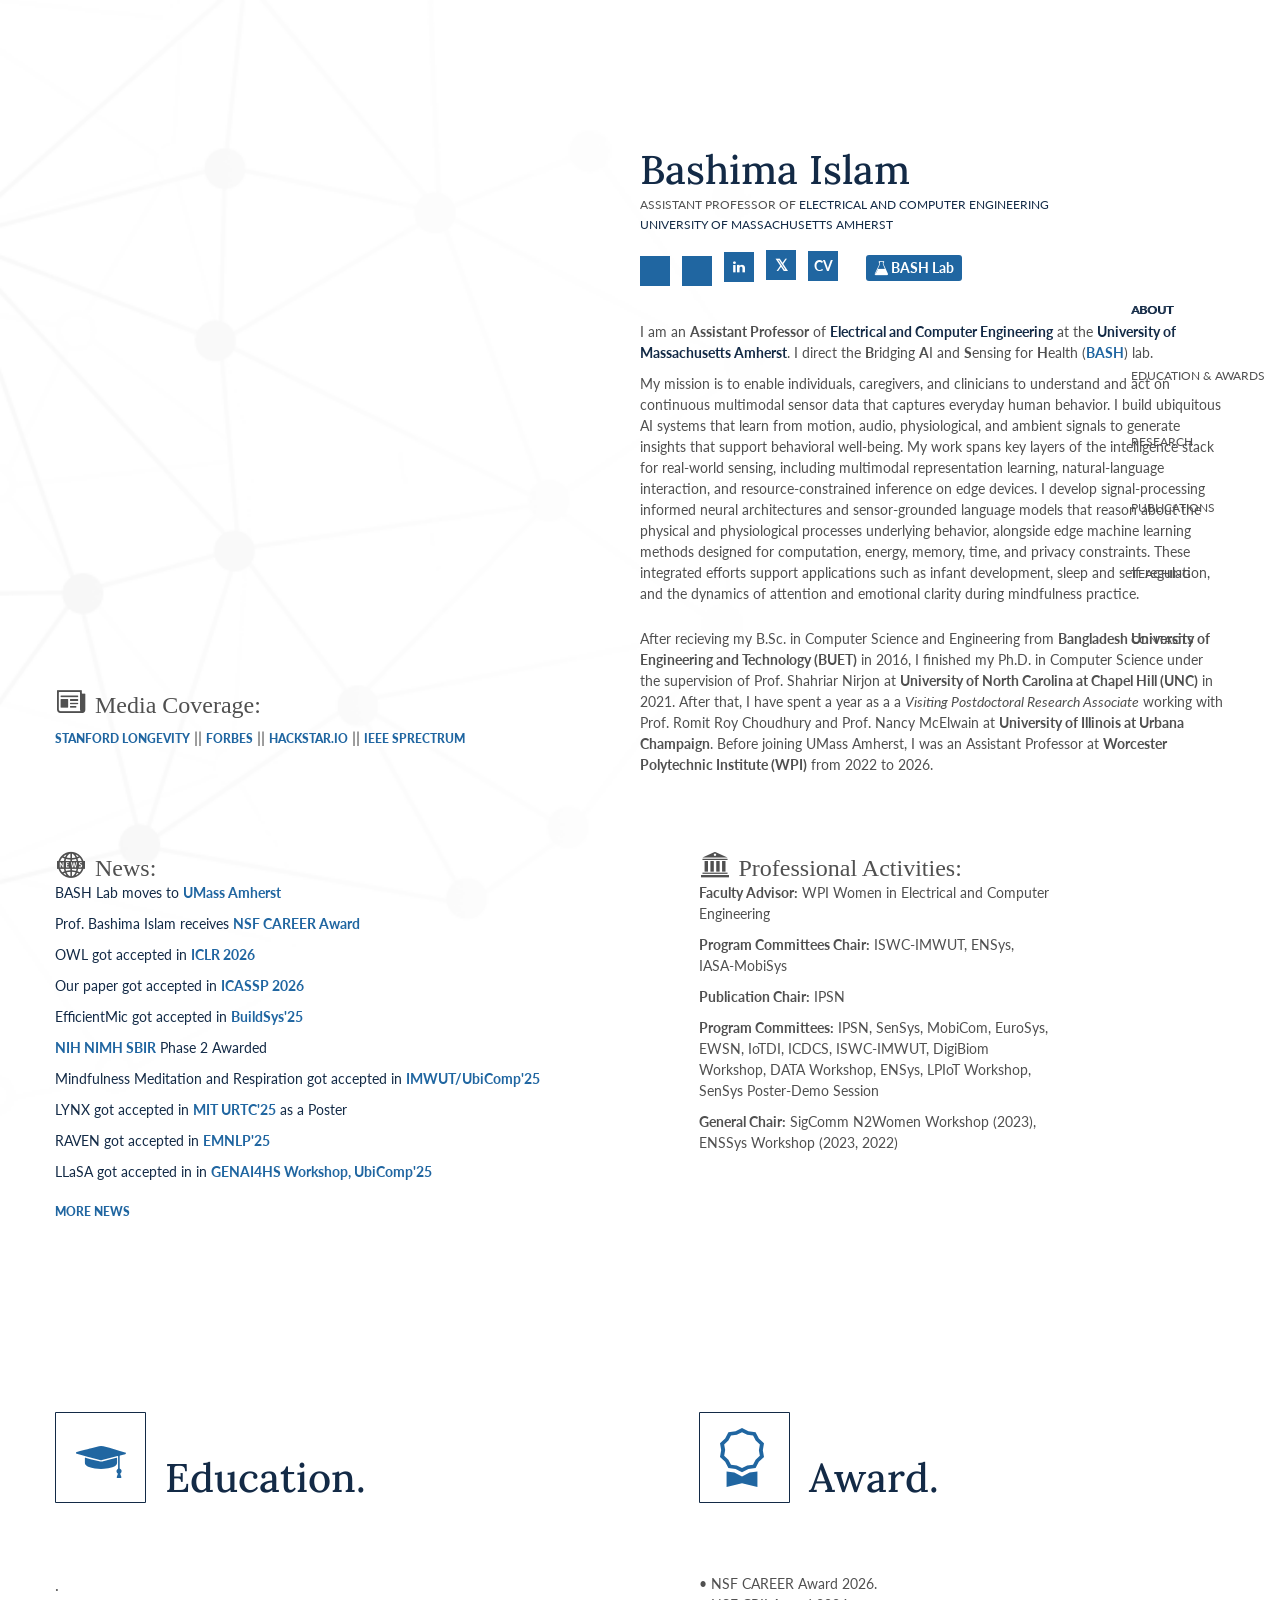
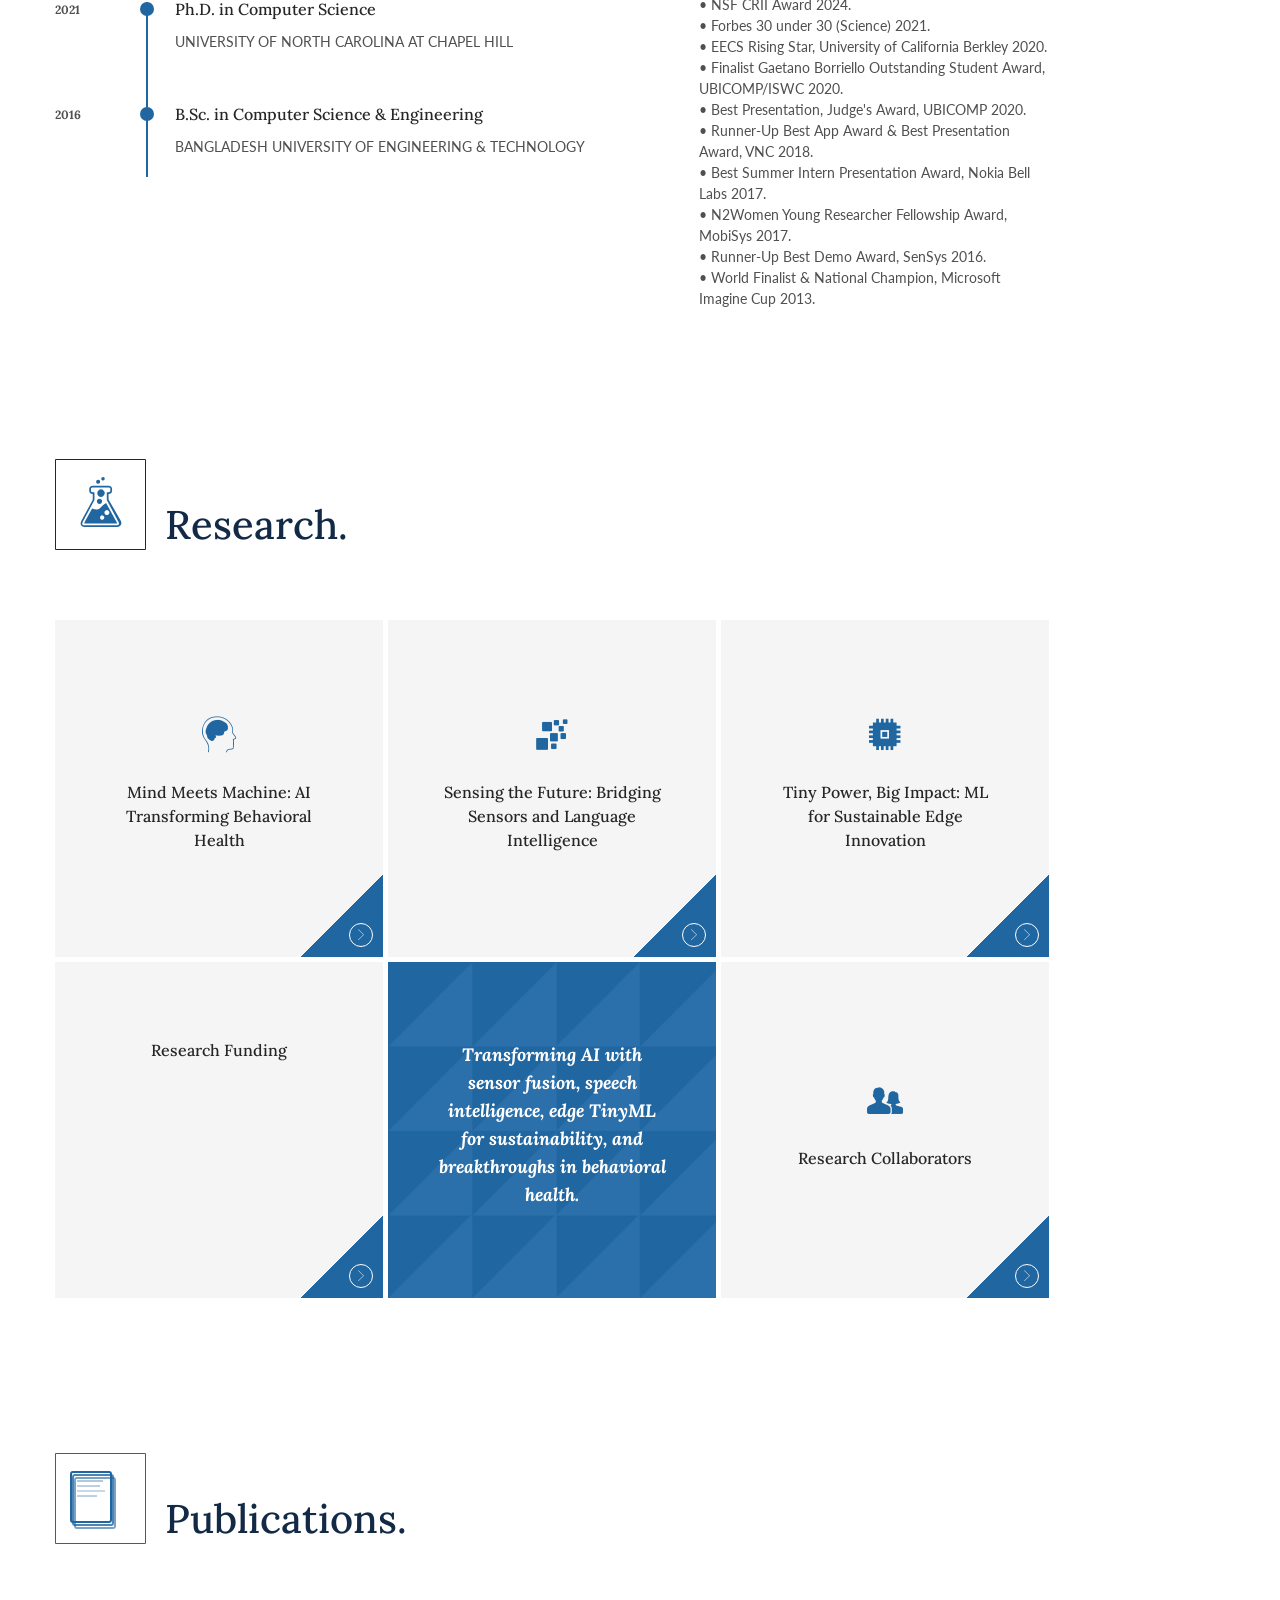
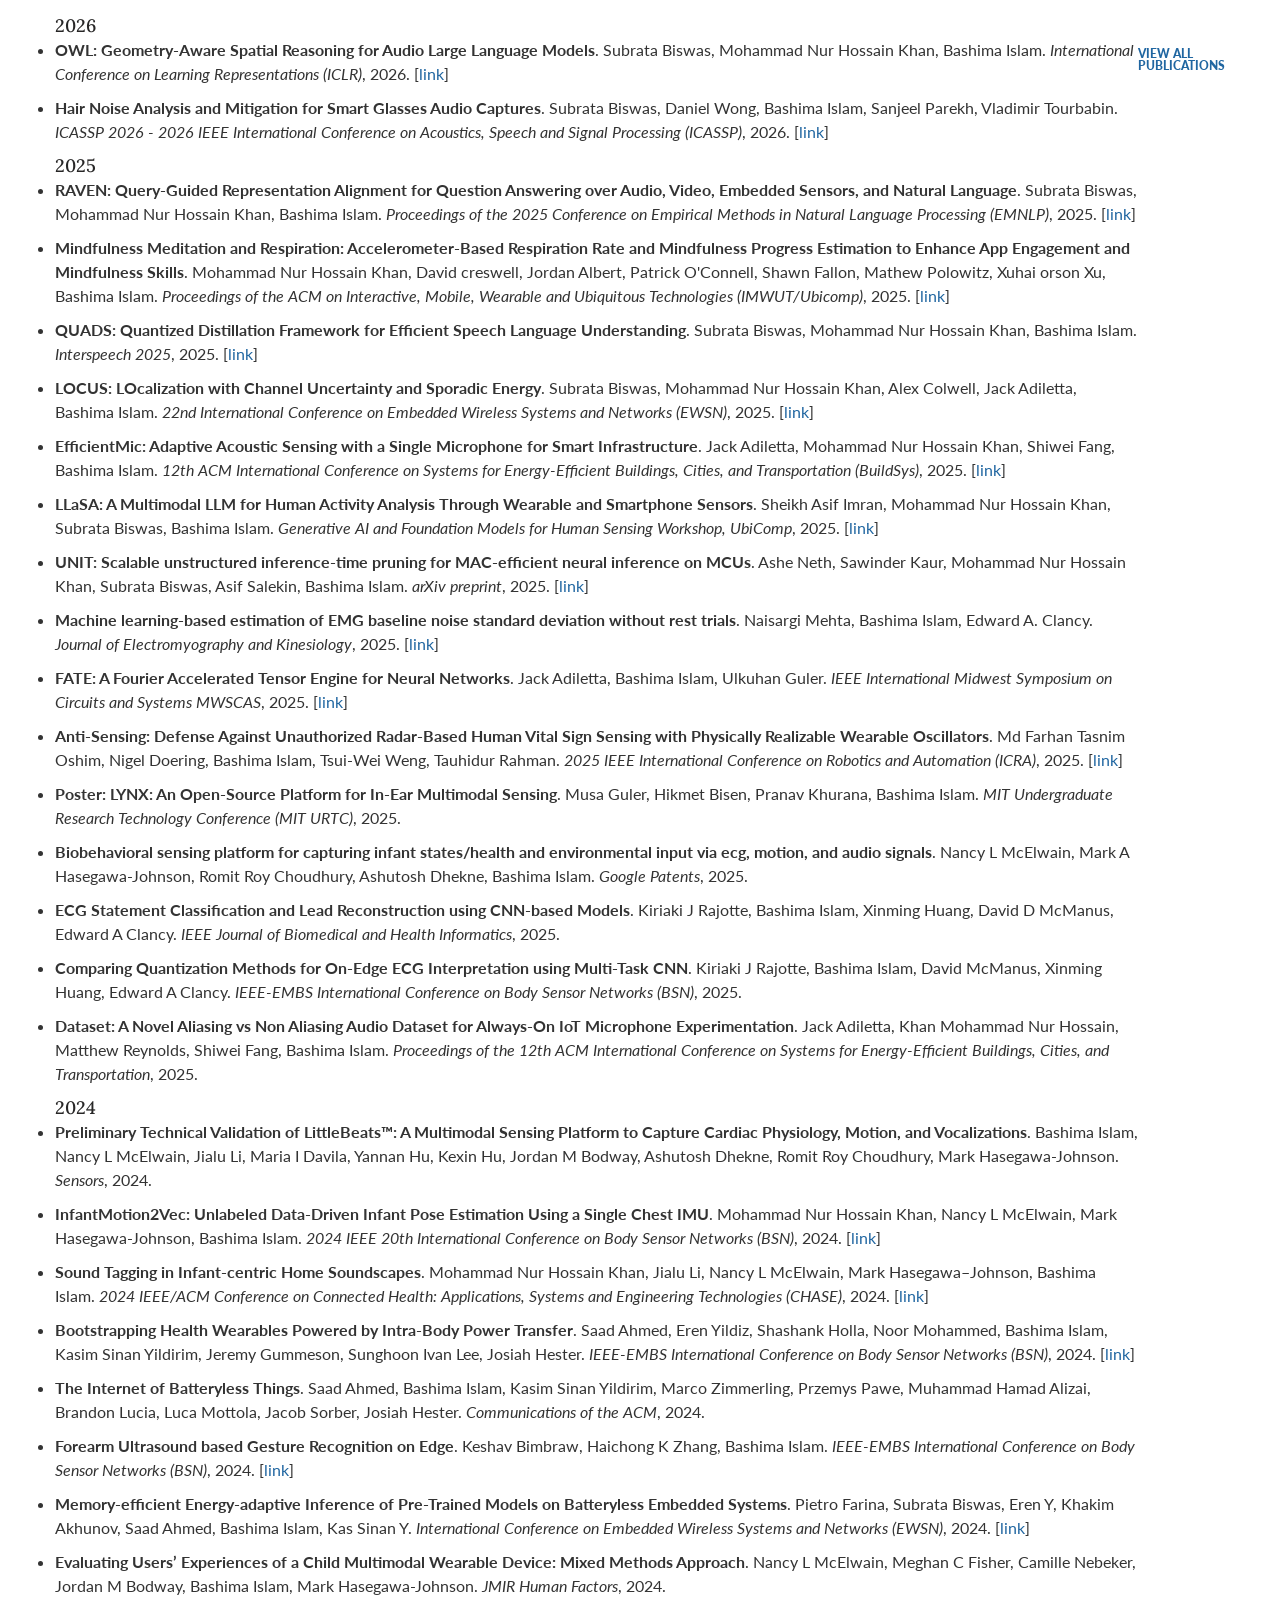
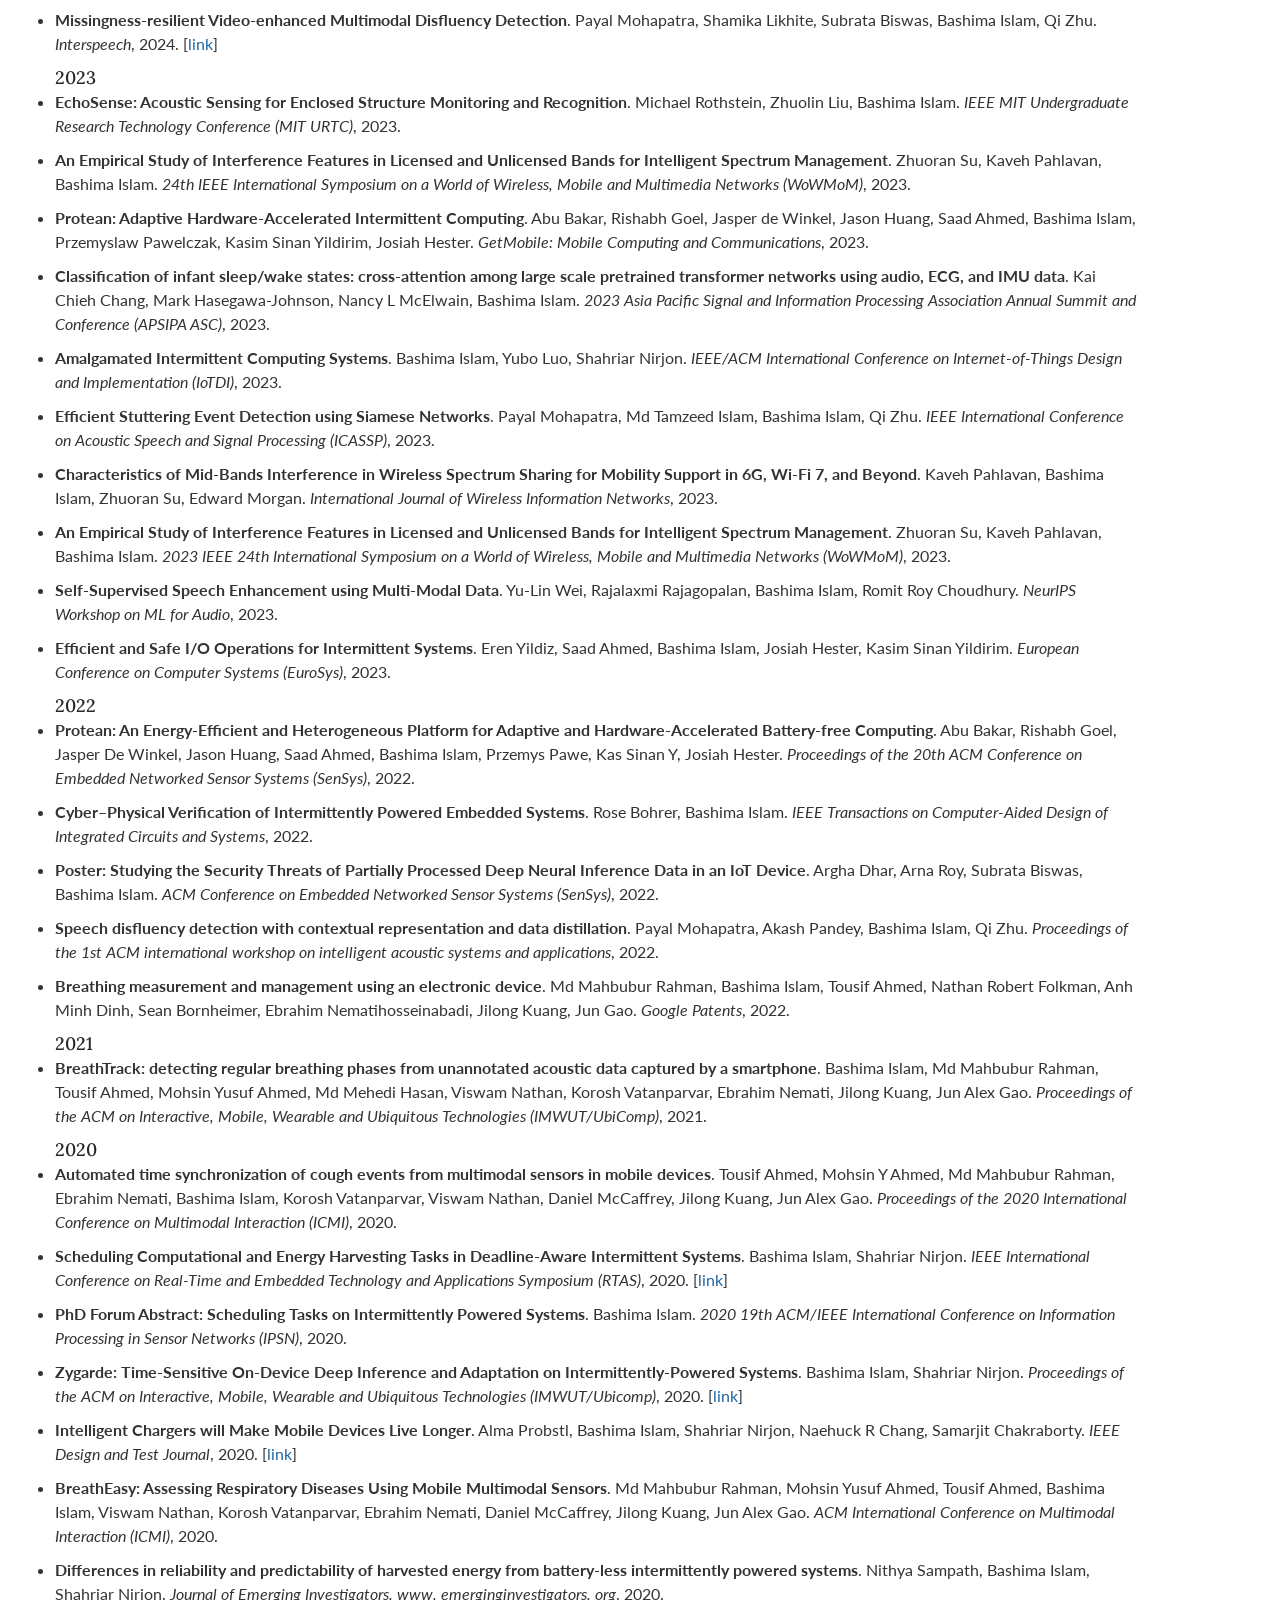
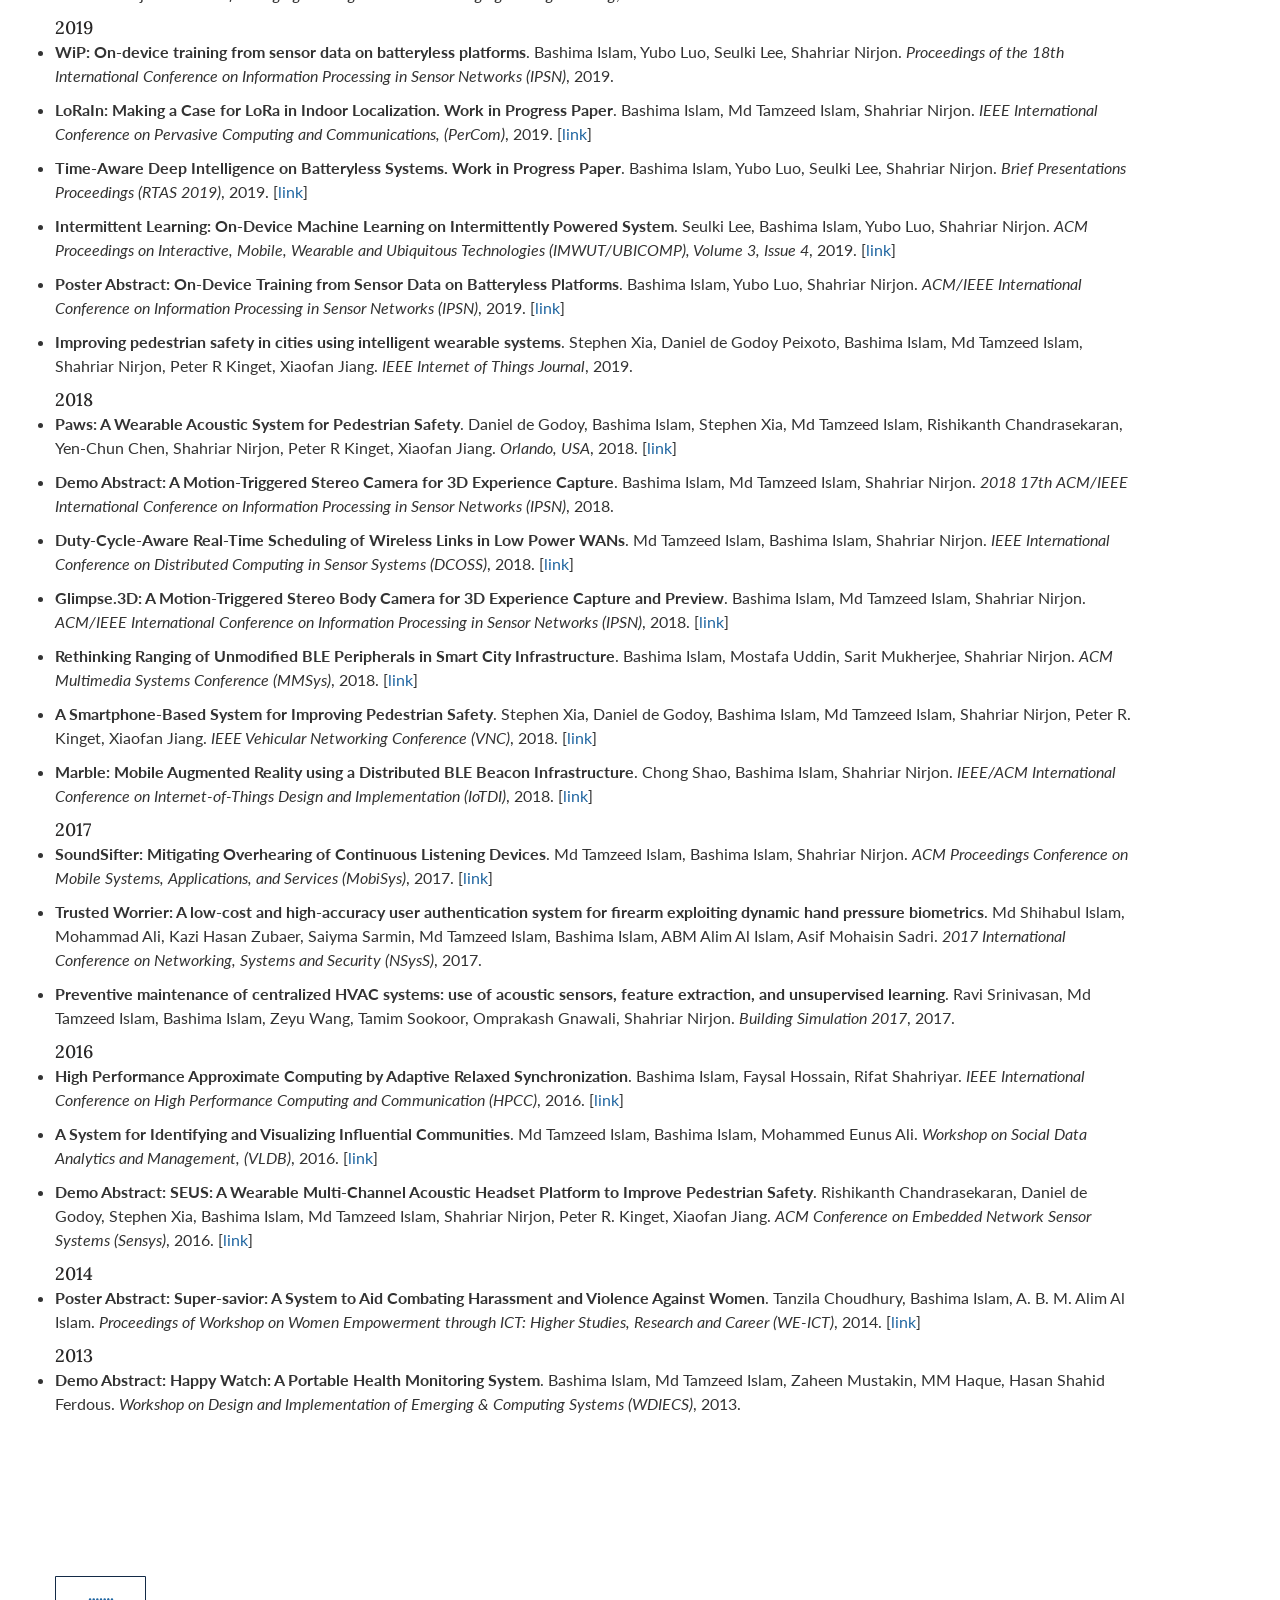
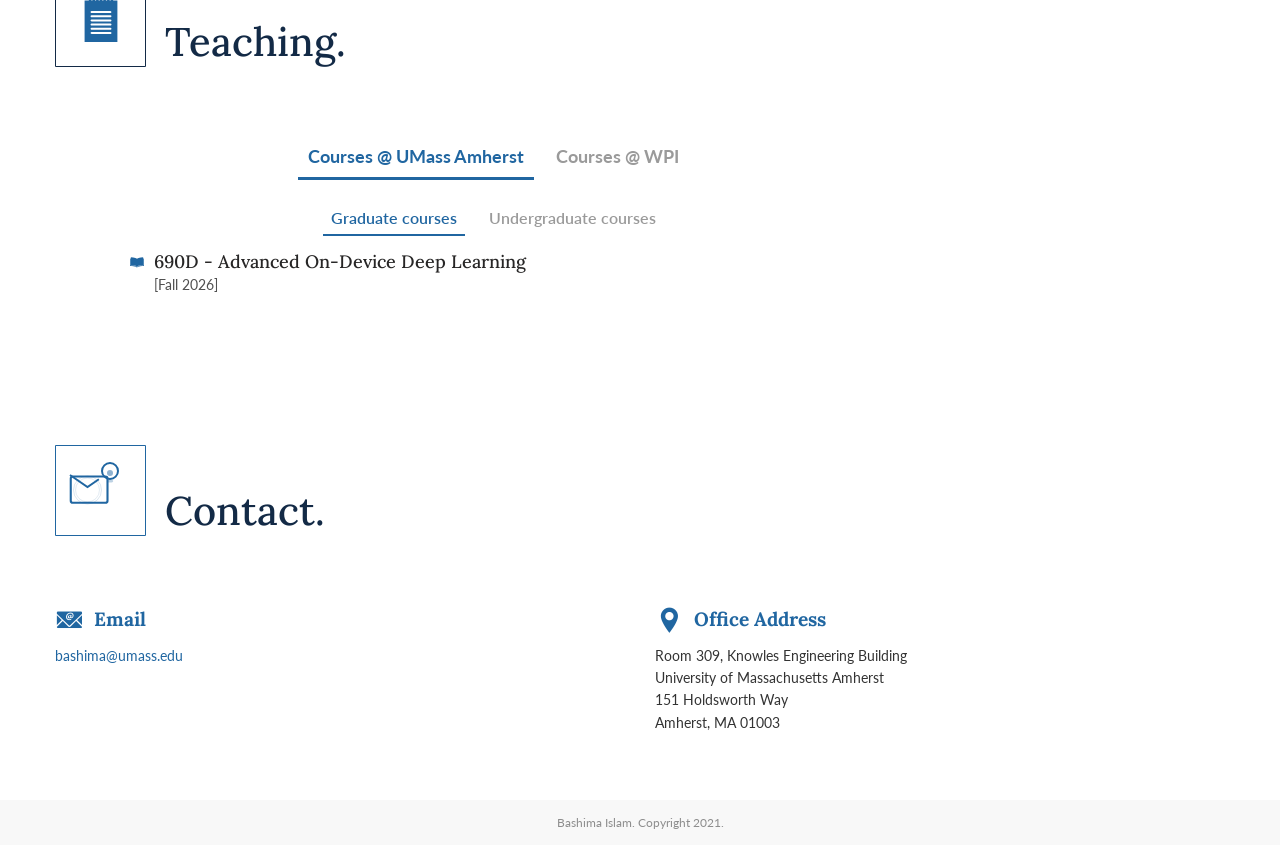
==== commit 933c2d8b: "Teaching: rename WPI tab to 'Courses @ WPI'" ====
--- a/index.html
+++ b/index.html
@@ -1073,7 +1073,7 @@
 
               <div class="tn-loc-bar">
                 <button type="button" class="tn-loc is-active" data-loc="umass">Courses @ UMass Amherst</button>
-                <button type="button" class="tn-loc" data-loc="wpi">Courses Taught at WPI</button>
+                <button type="button" class="tn-loc" data-loc="wpi">Courses @ WPI</button>
               </div>
 
               <!-- UMass (default) -->
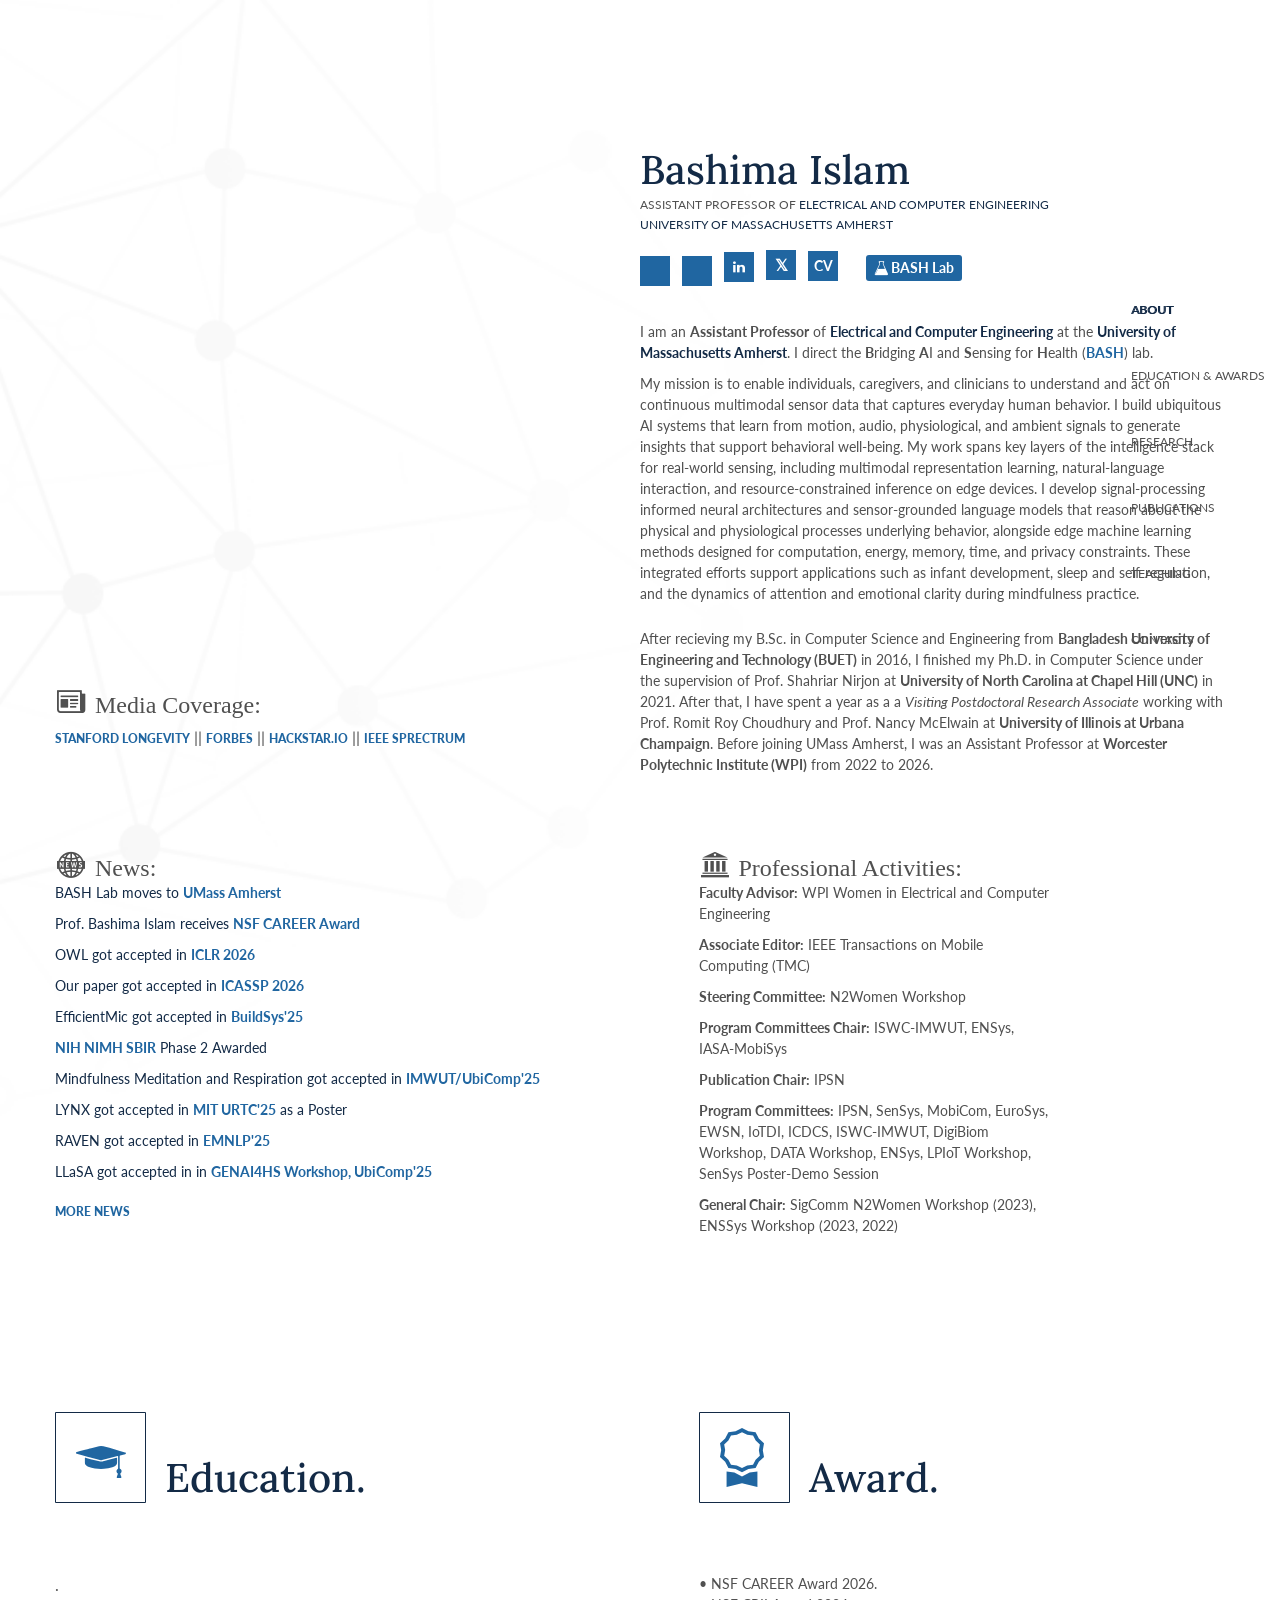
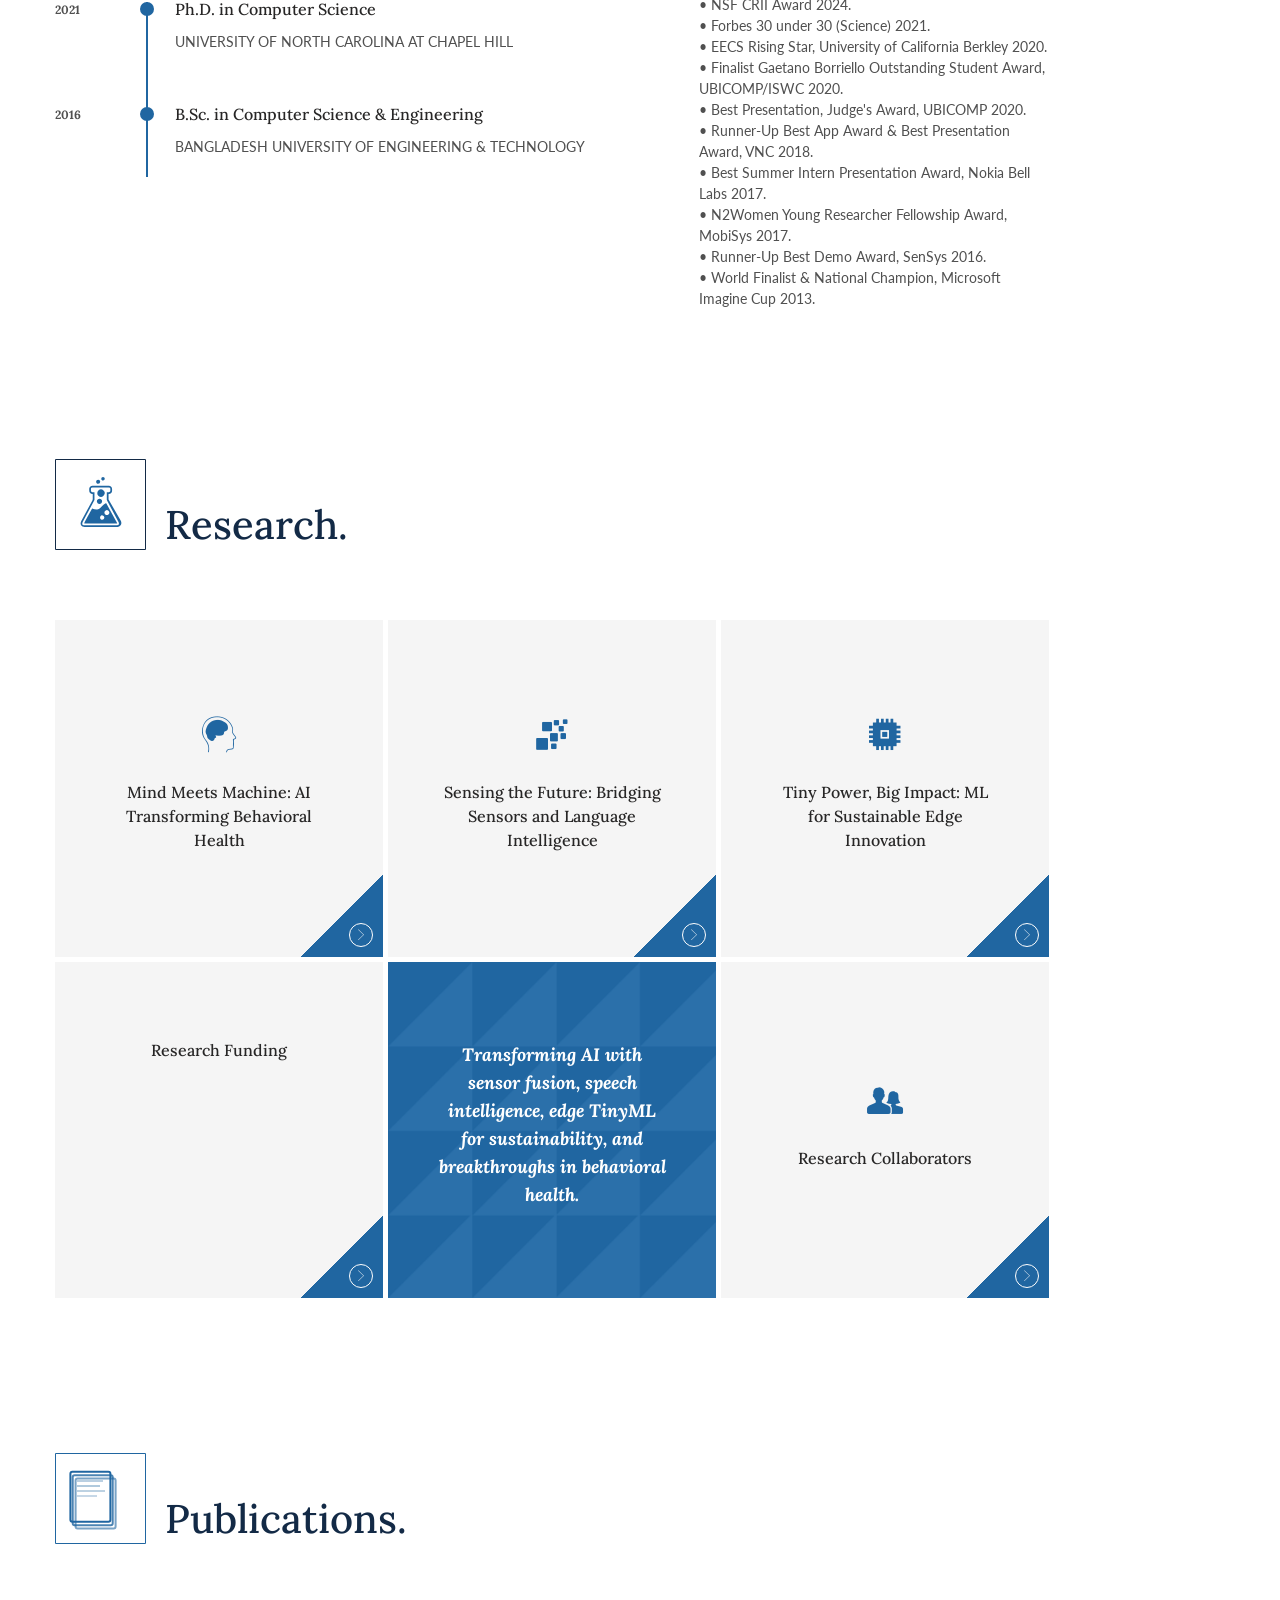
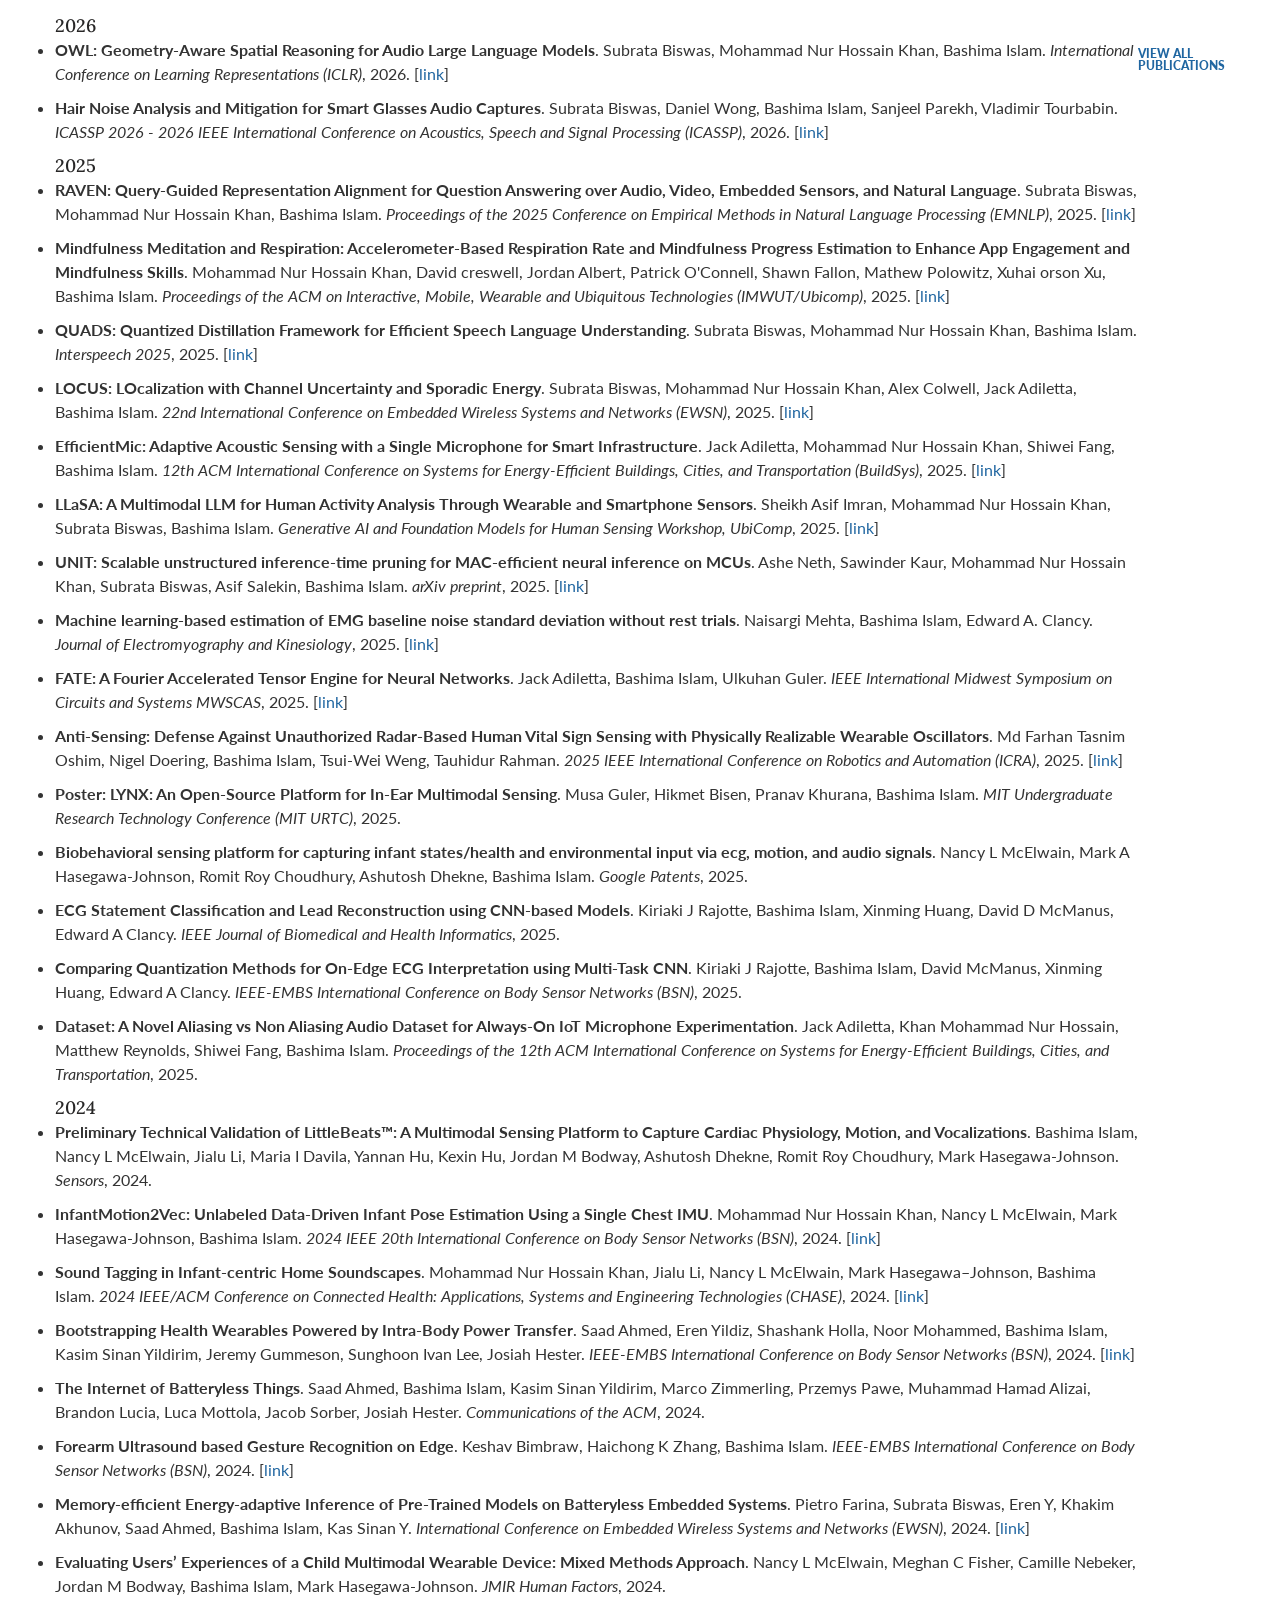
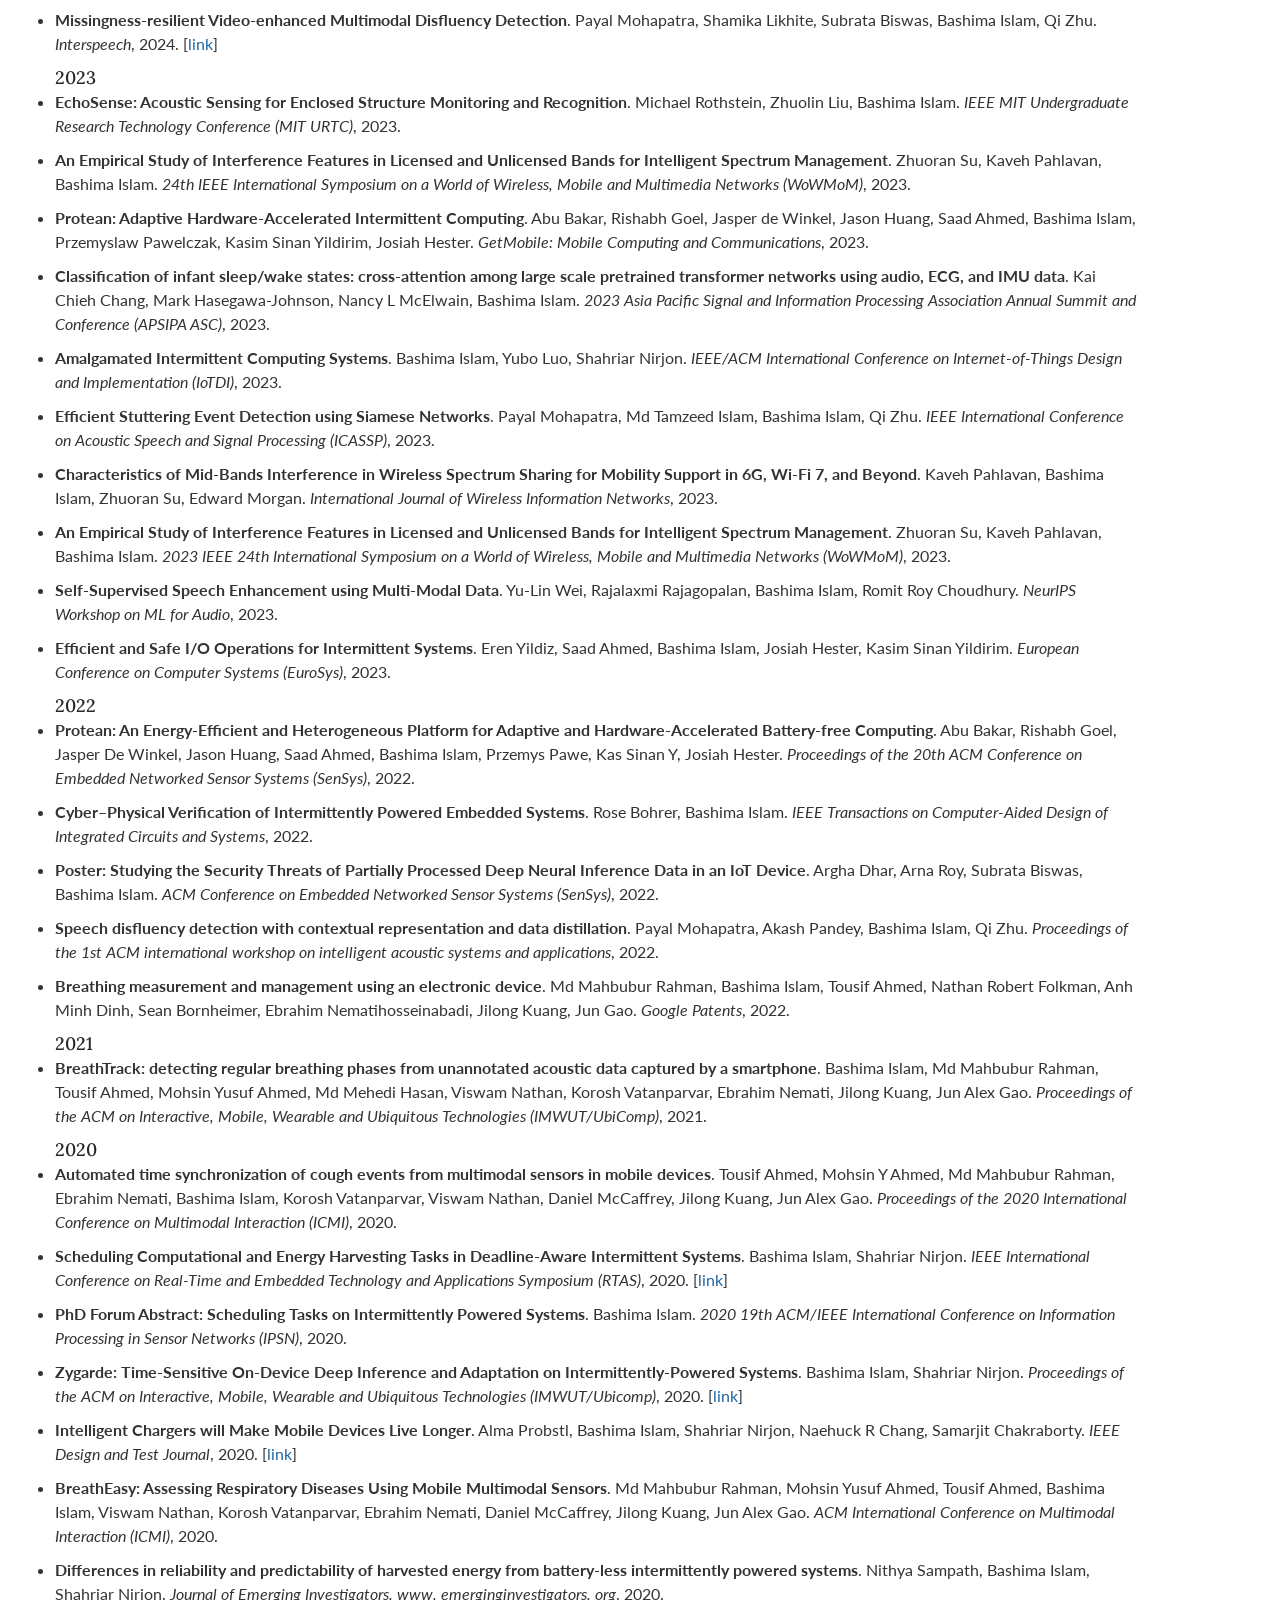
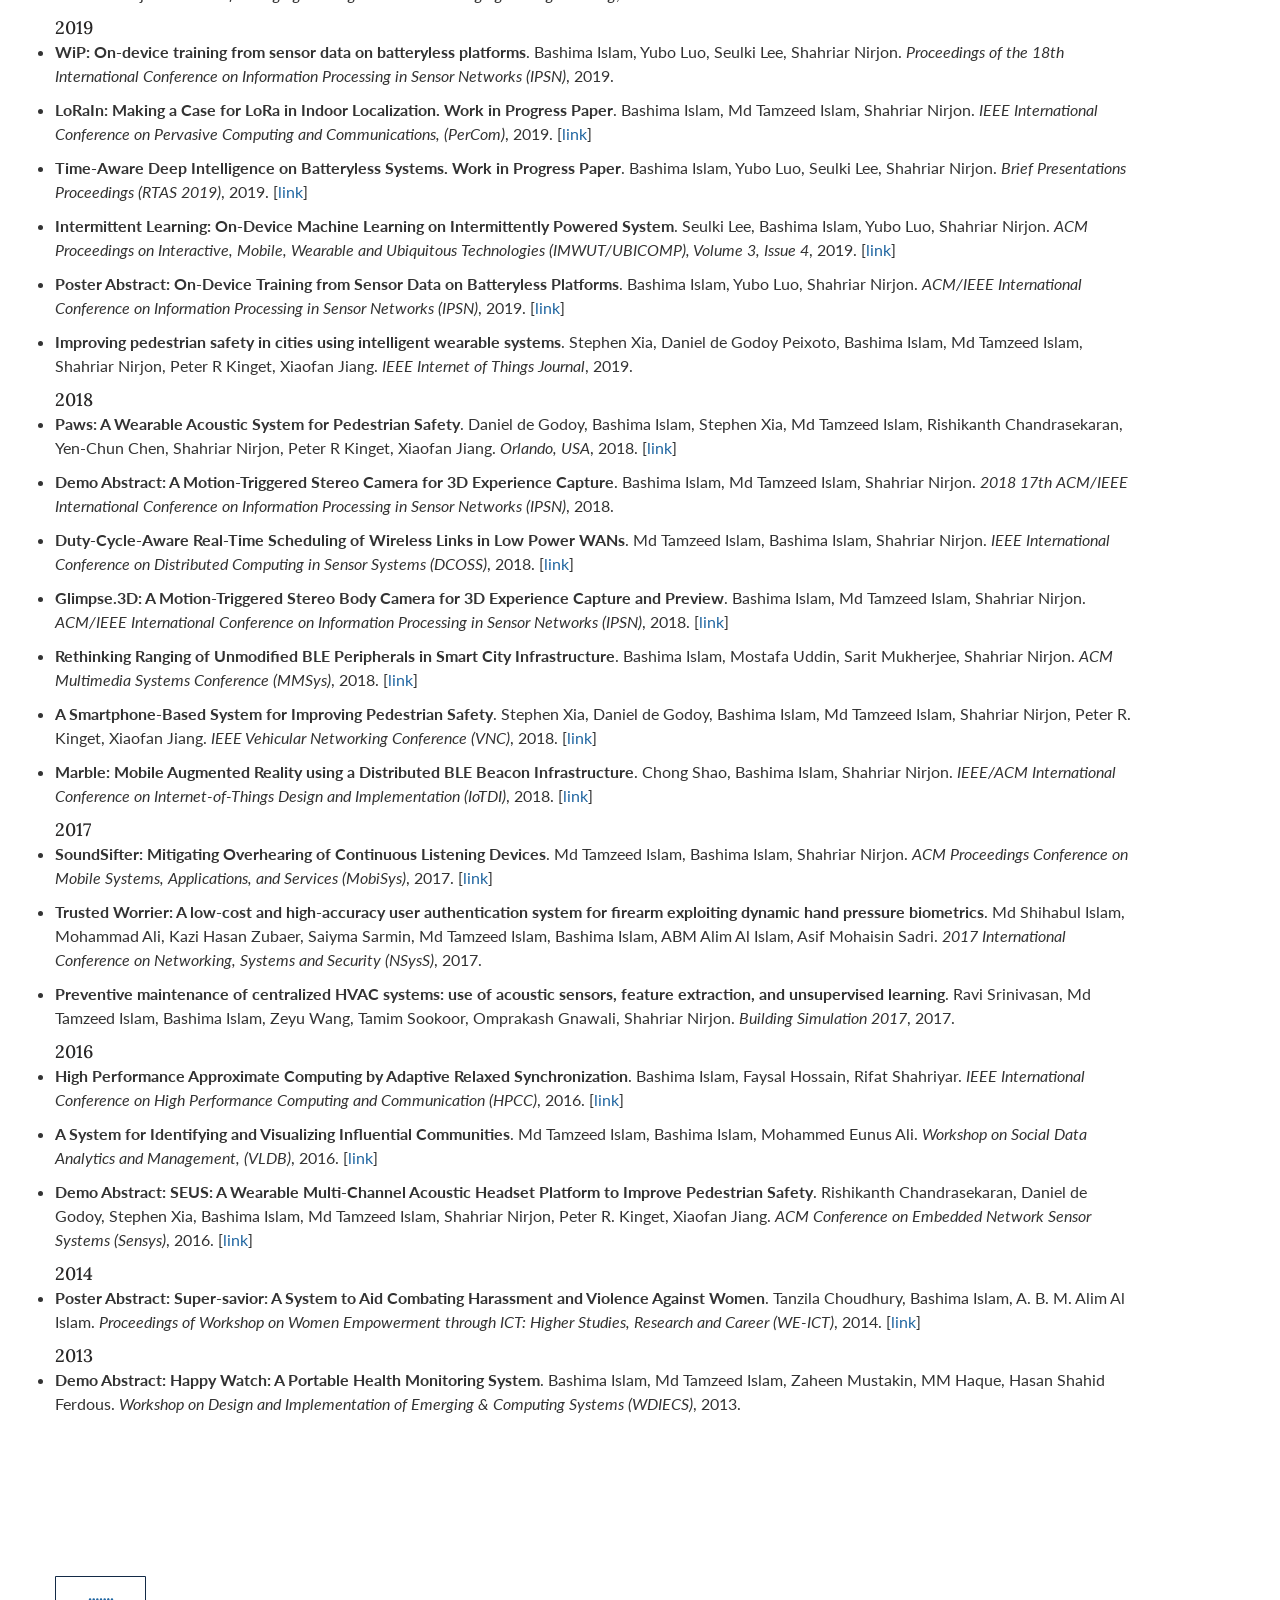
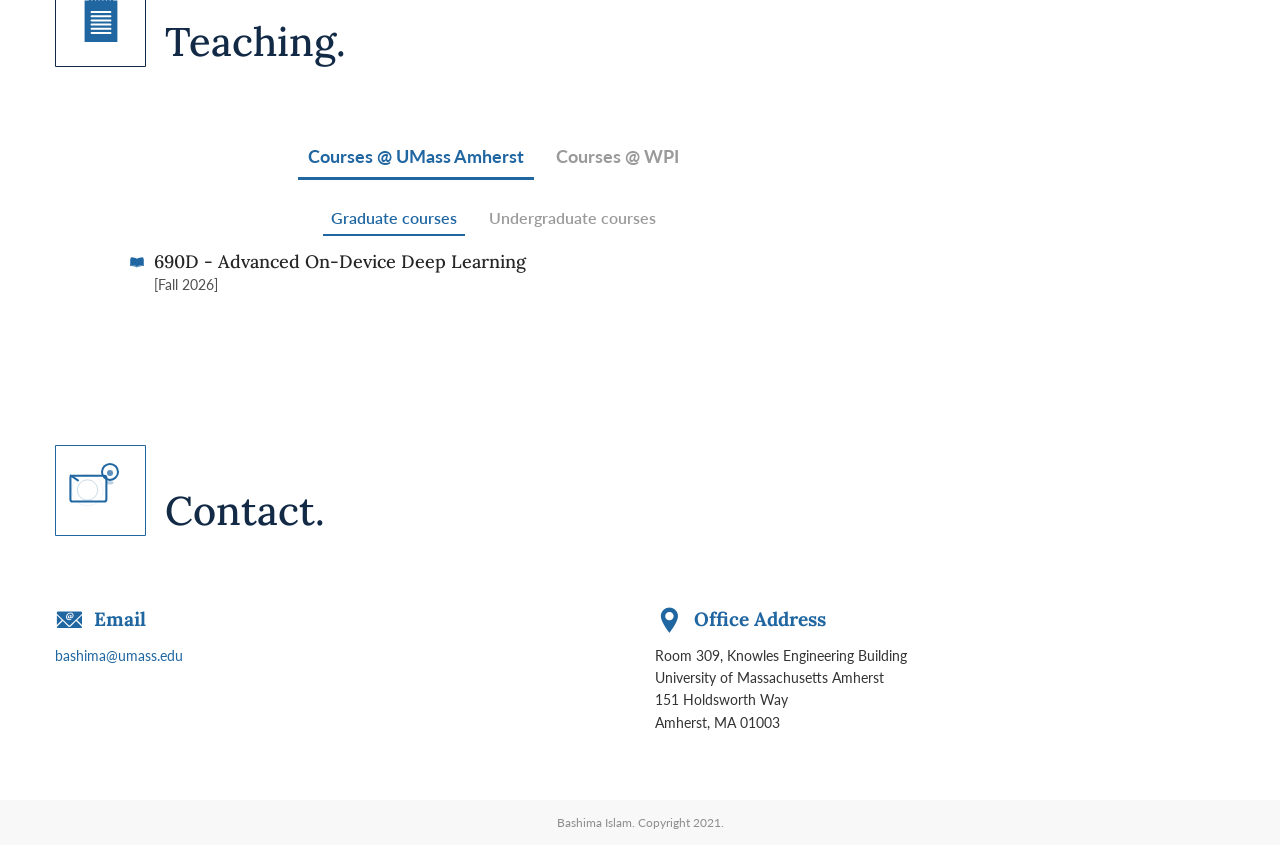
==== commit f2982481: "Professional Activities: add Associate Editor (IEEE TMC) and N2Women Steering Committee" ====
--- a/index.html
+++ b/index.html
@@ -680,6 +680,8 @@
                   Activities:</span></i>
             </div>
             <p class="u-mb-10"><b>Faculty Advisor:</b> WPI Women in Electrical and Computer Engineering</p>
+            <p class="u-mb-10"><b>Associate Editor:</b> IEEE Transactions on Mobile Computing (TMC)</p>
+            <p class="u-mb-10"><b>Steering Committee:</b> N2Women Workshop</p>
             <p class="u-mb-10"><b>Program Committees Chair:</b> ISWC-IMWUT, ENSys, IASA-MobiSys</p>
             <p class="u-mb-10"><b>Publication Chair:</b> IPSN</p>
             <p class="u-mb-10"><b>Program Committees:</b> IPSN, SenSys, MobiCom, EuroSys, EWSN, IoTDI, ICDCS,
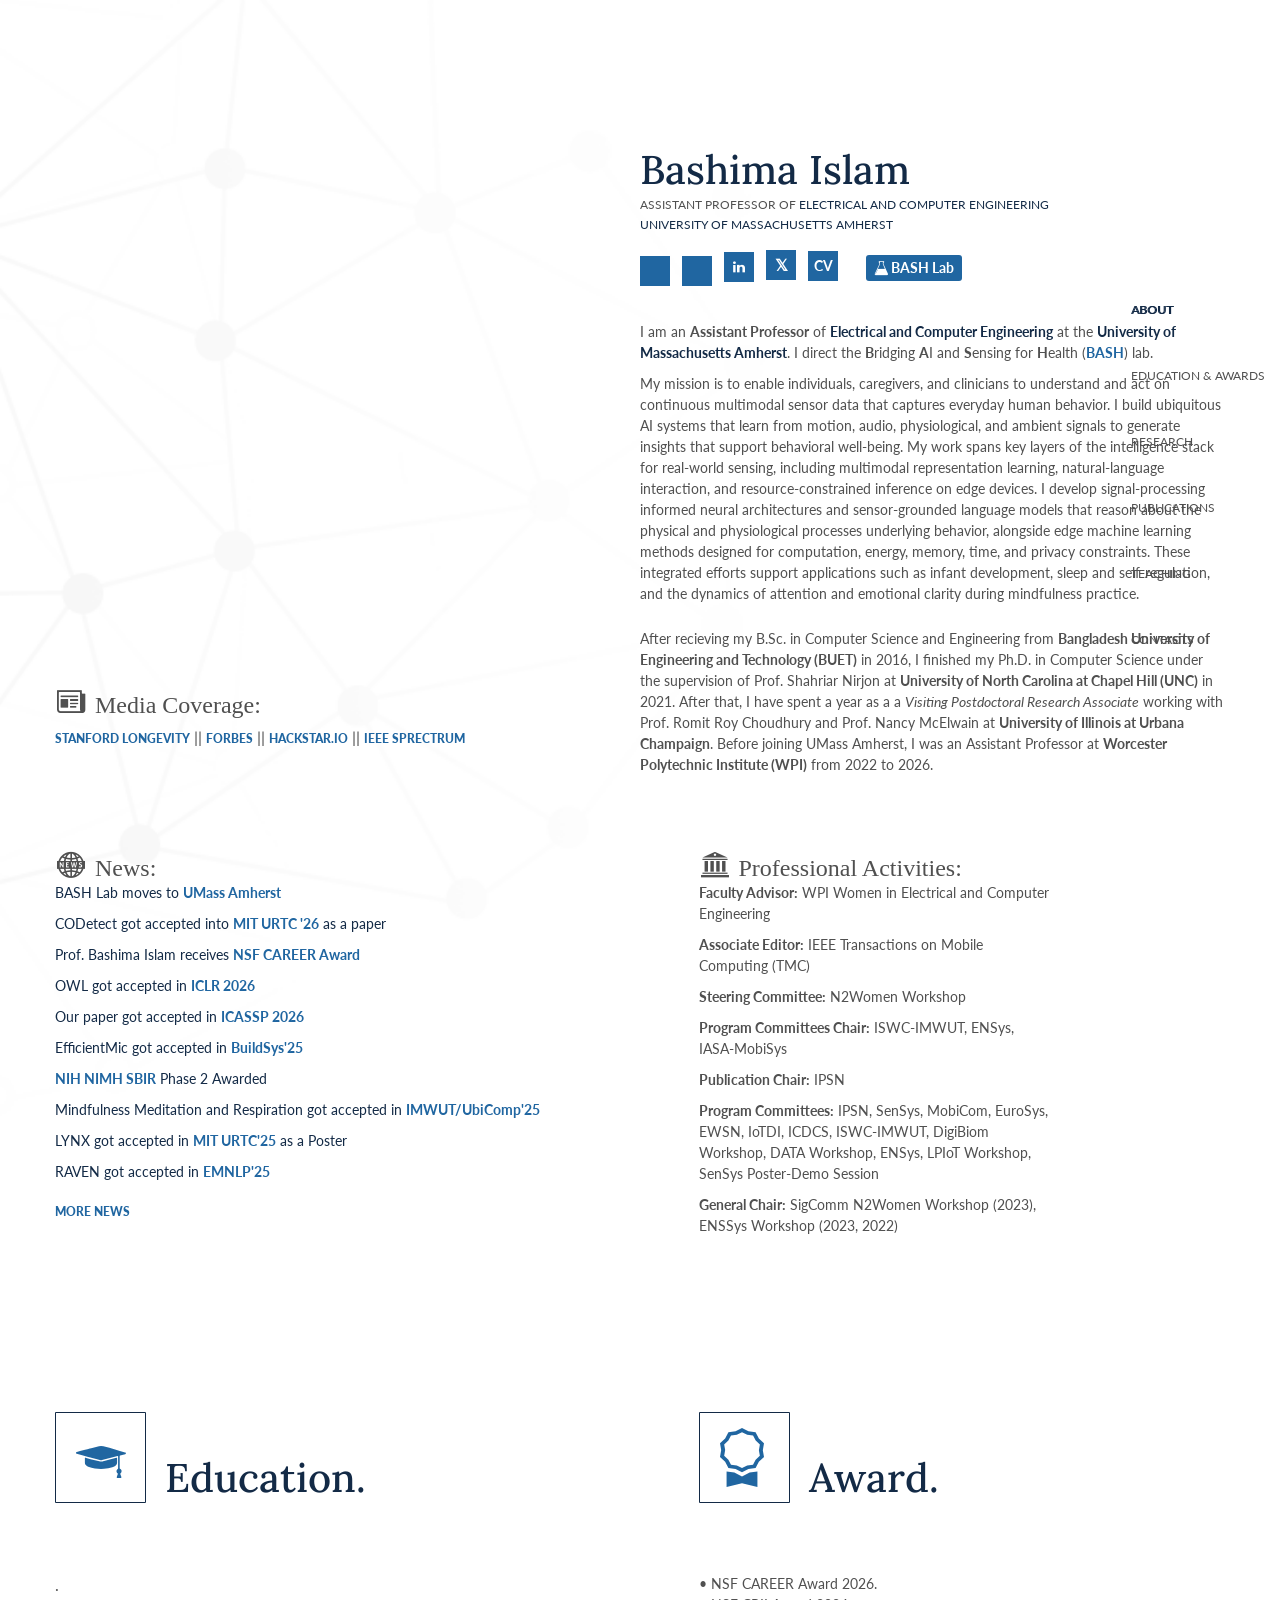
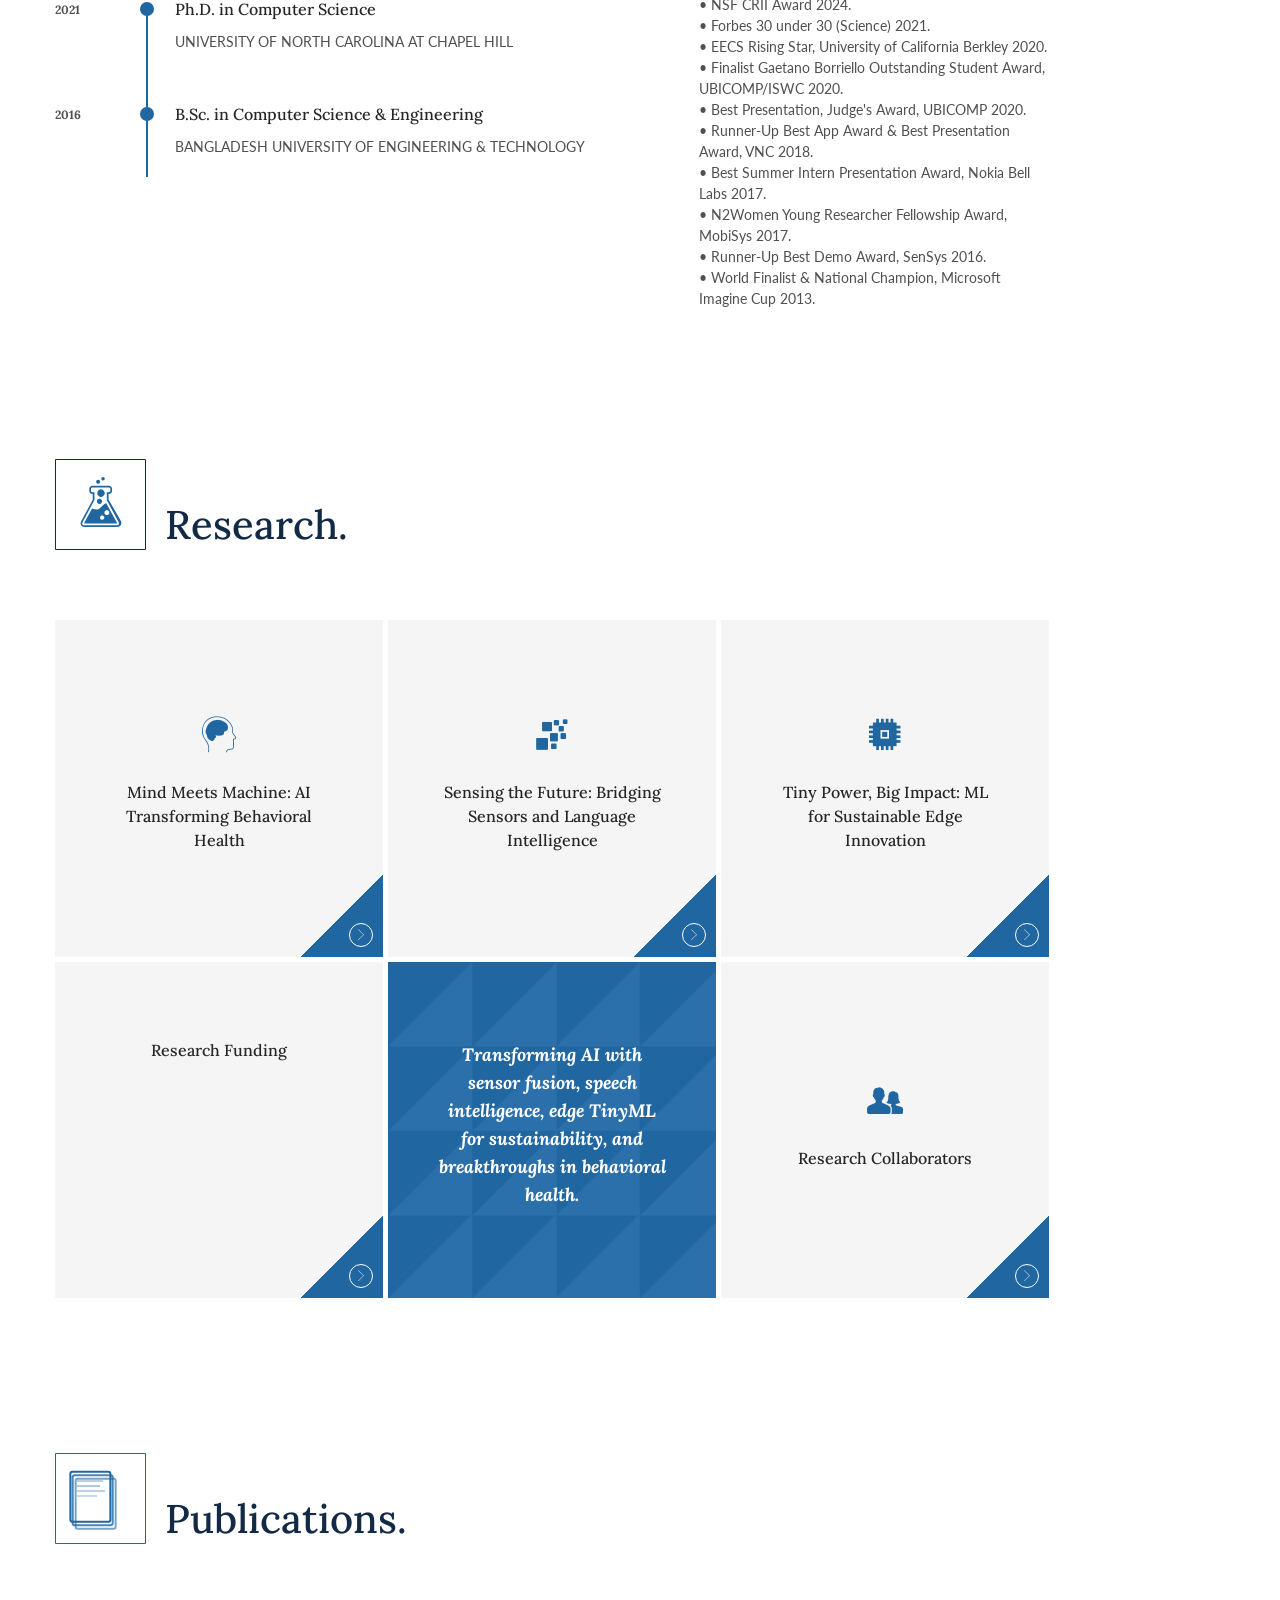
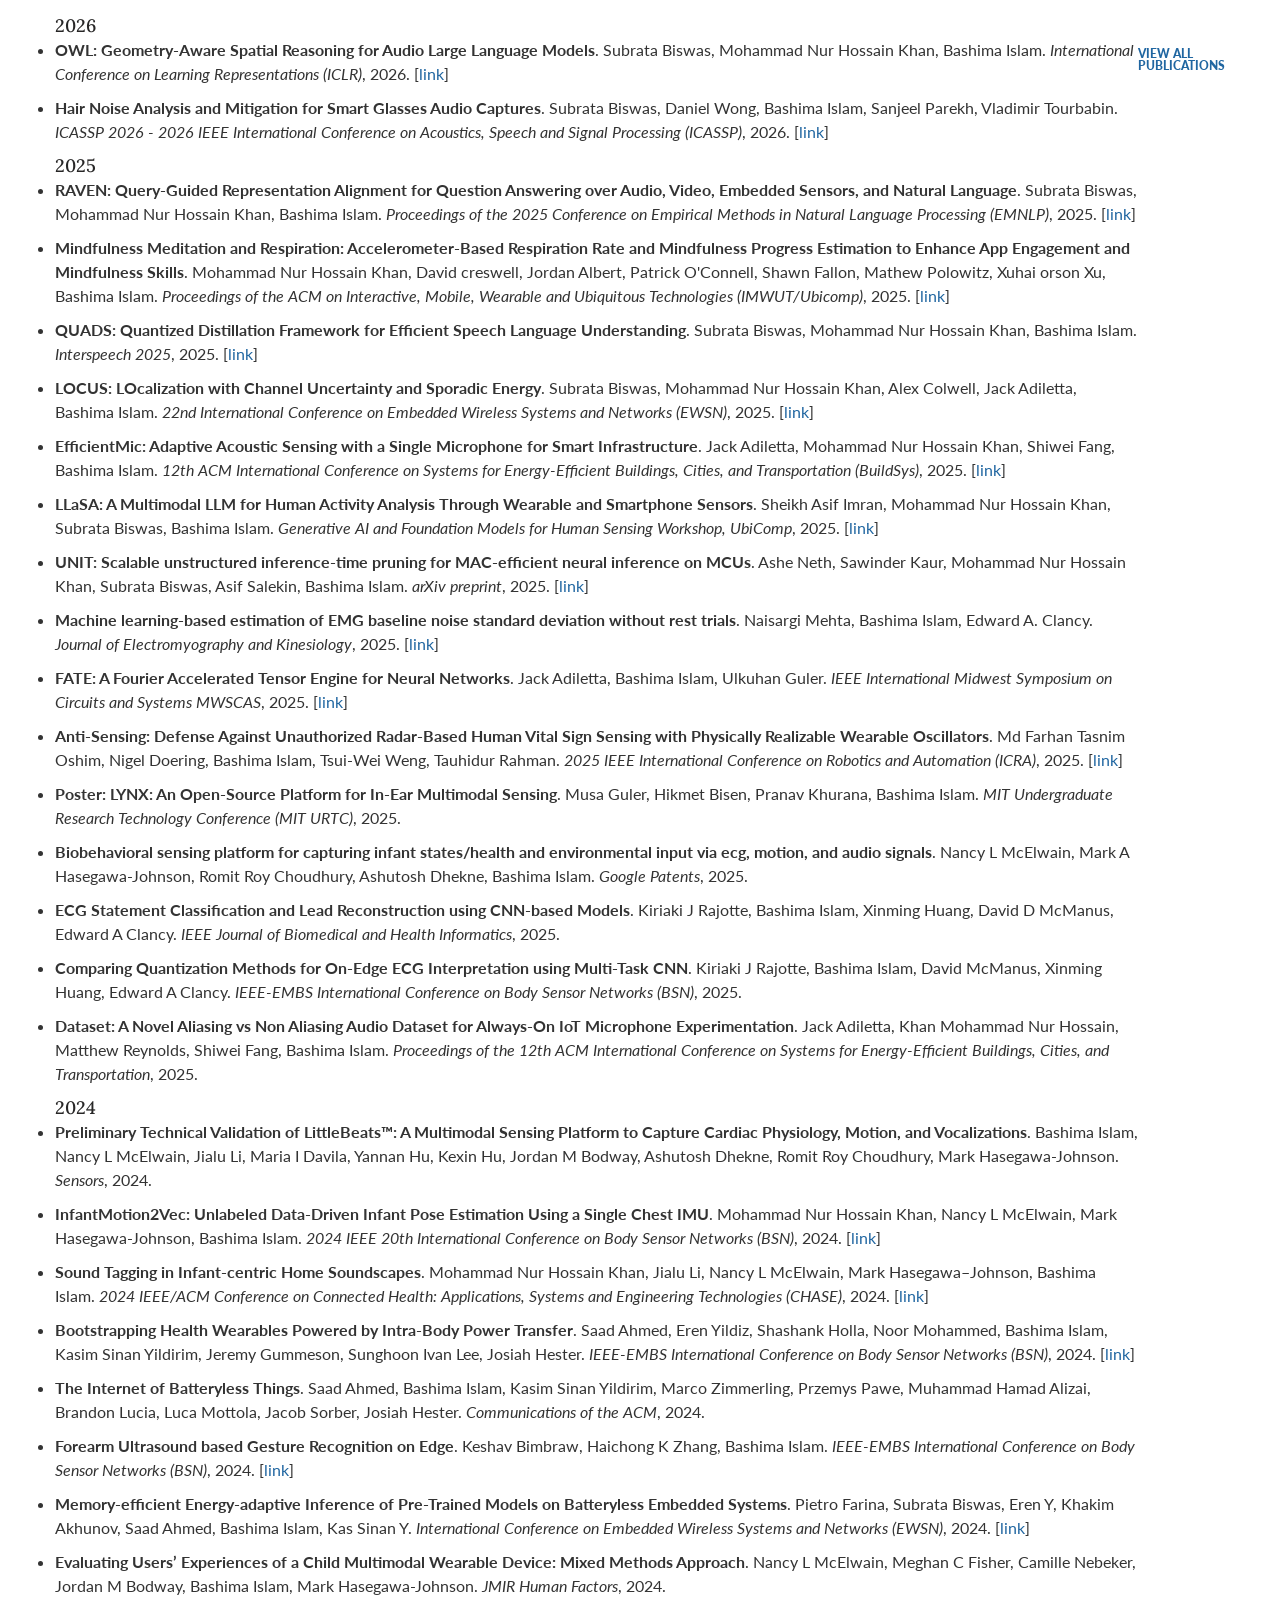
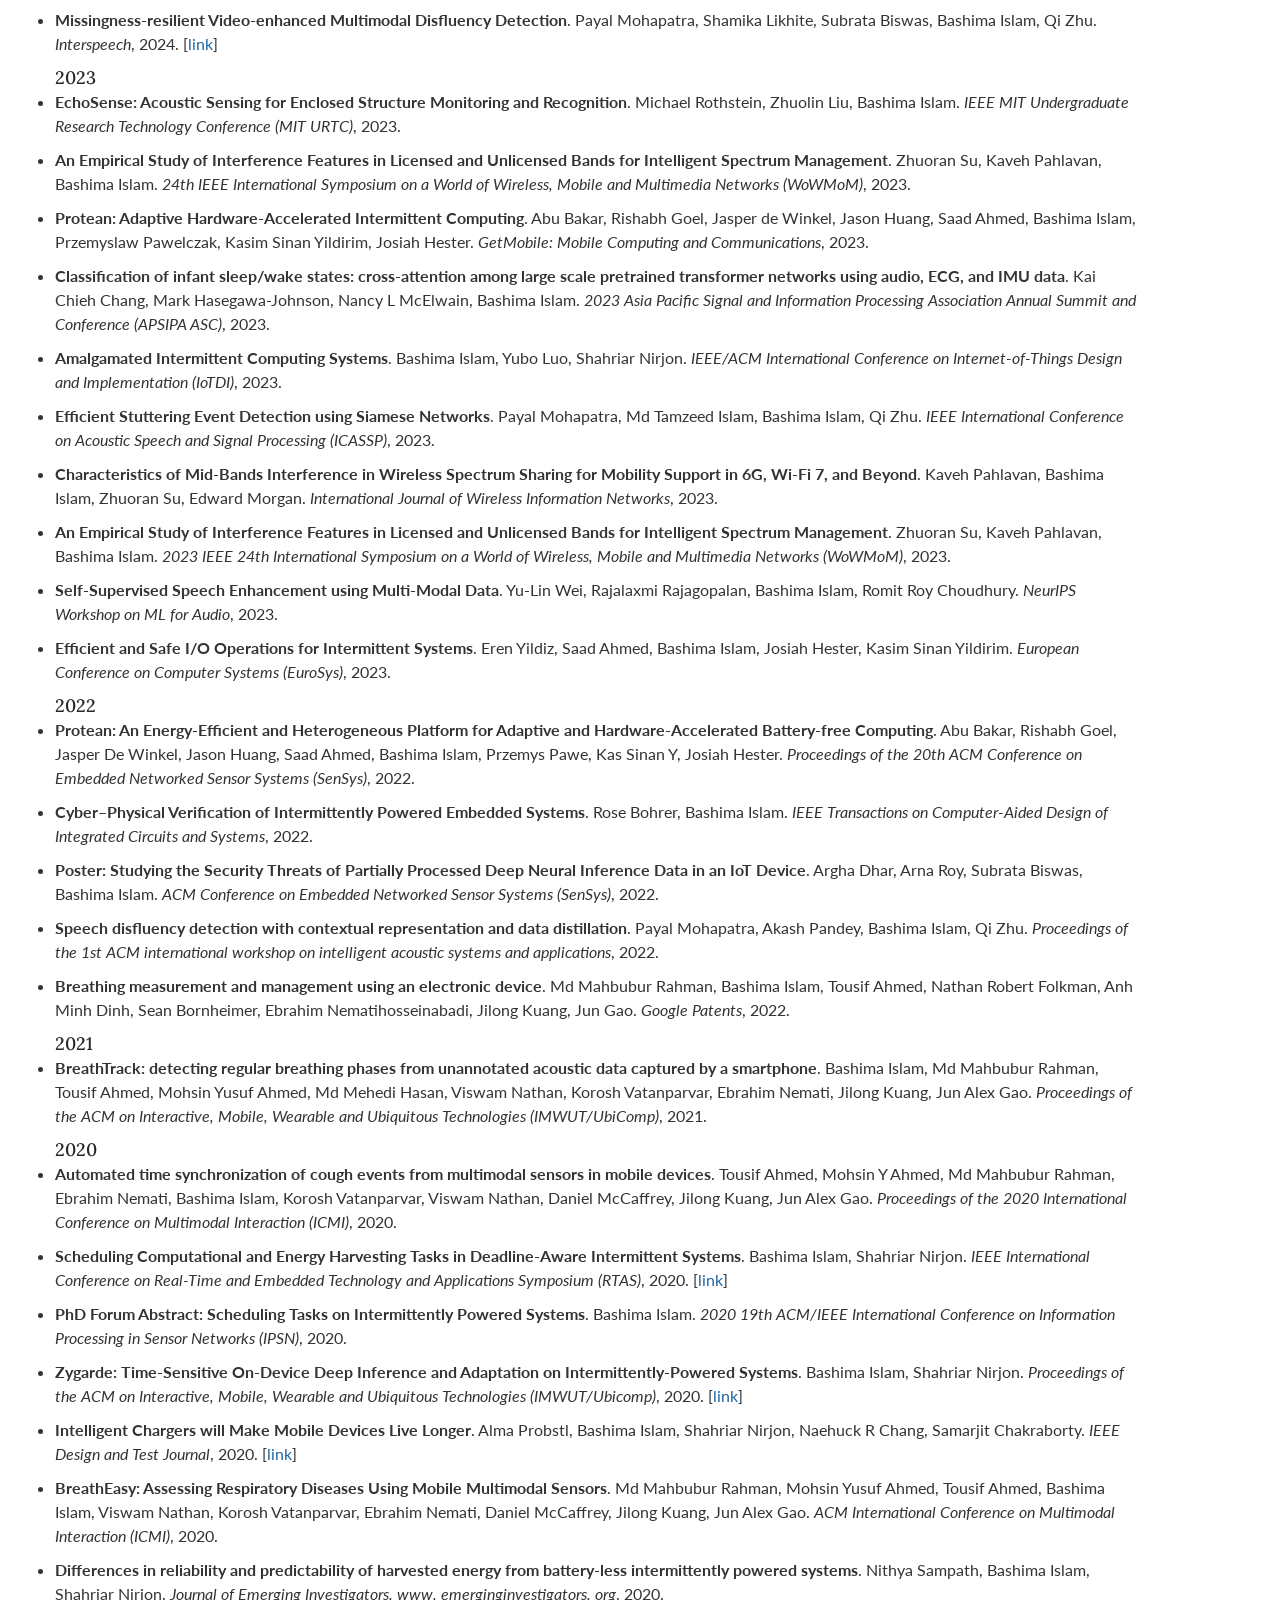
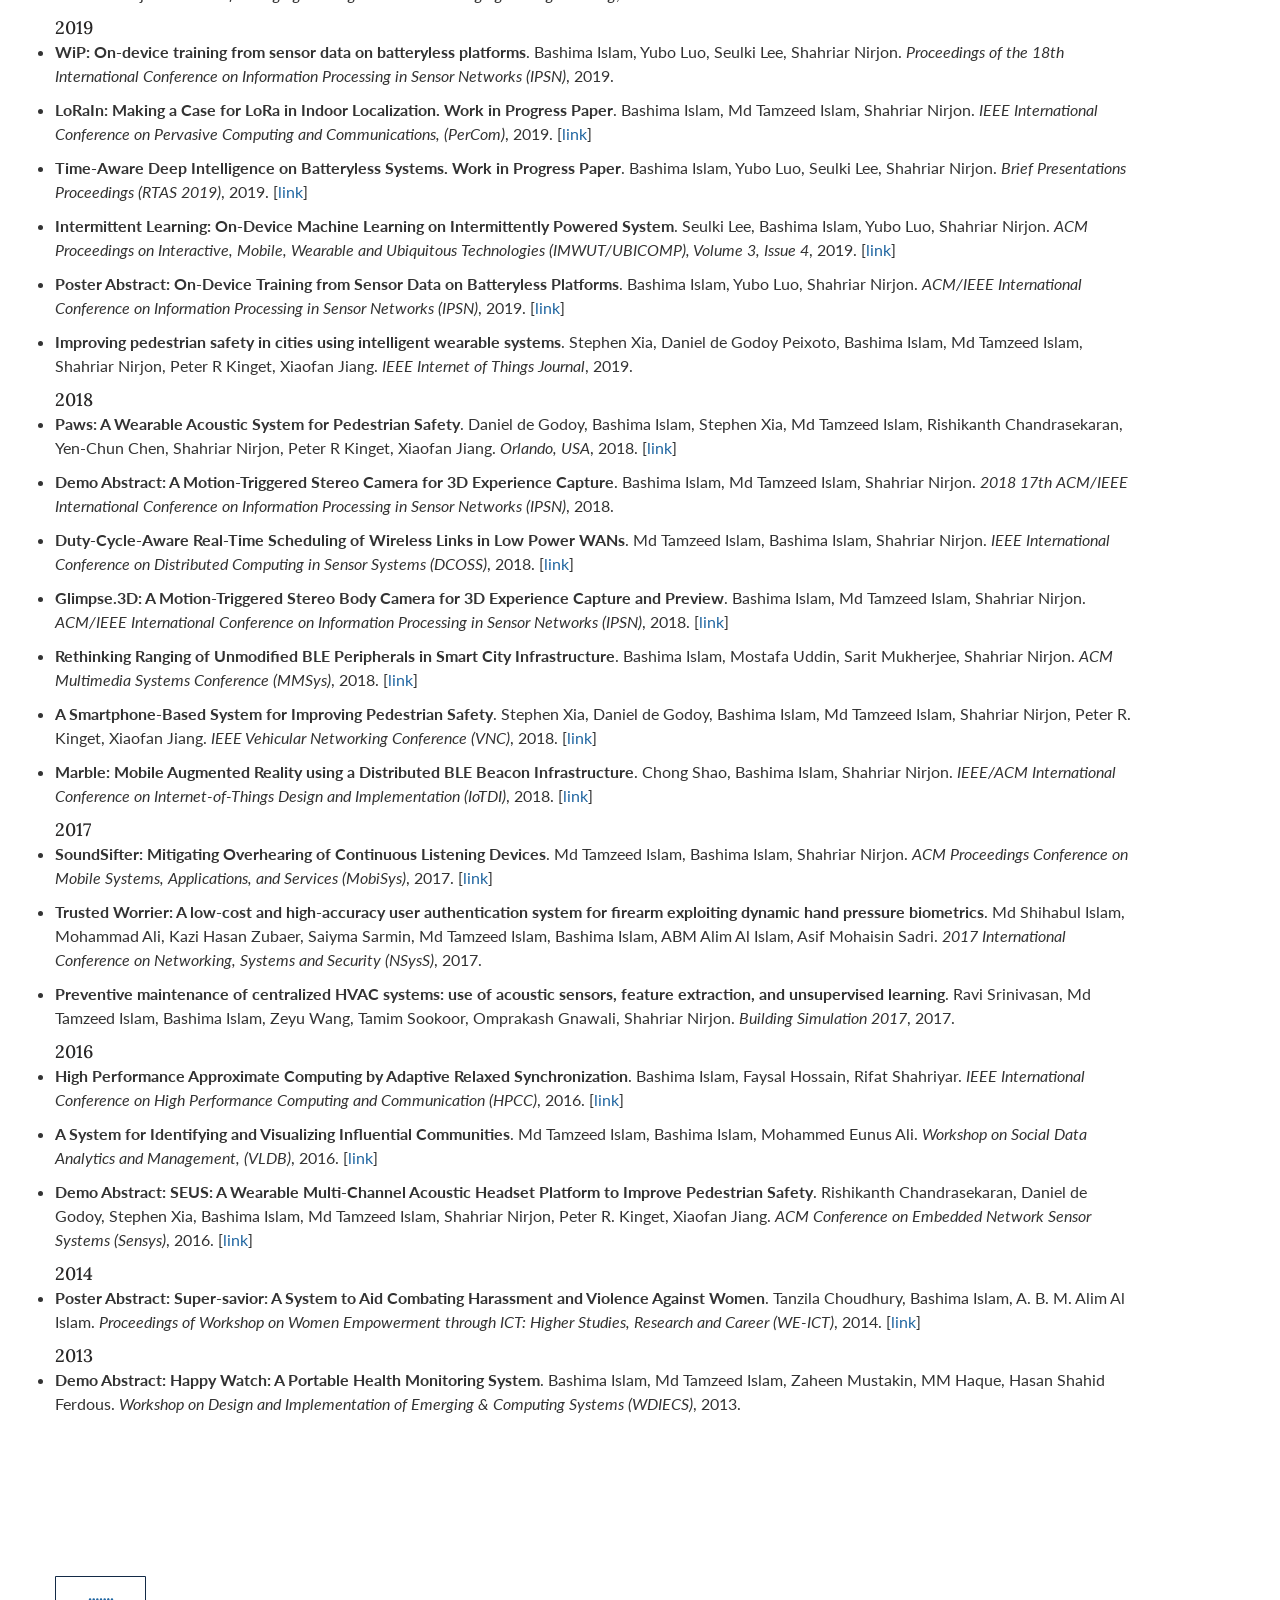
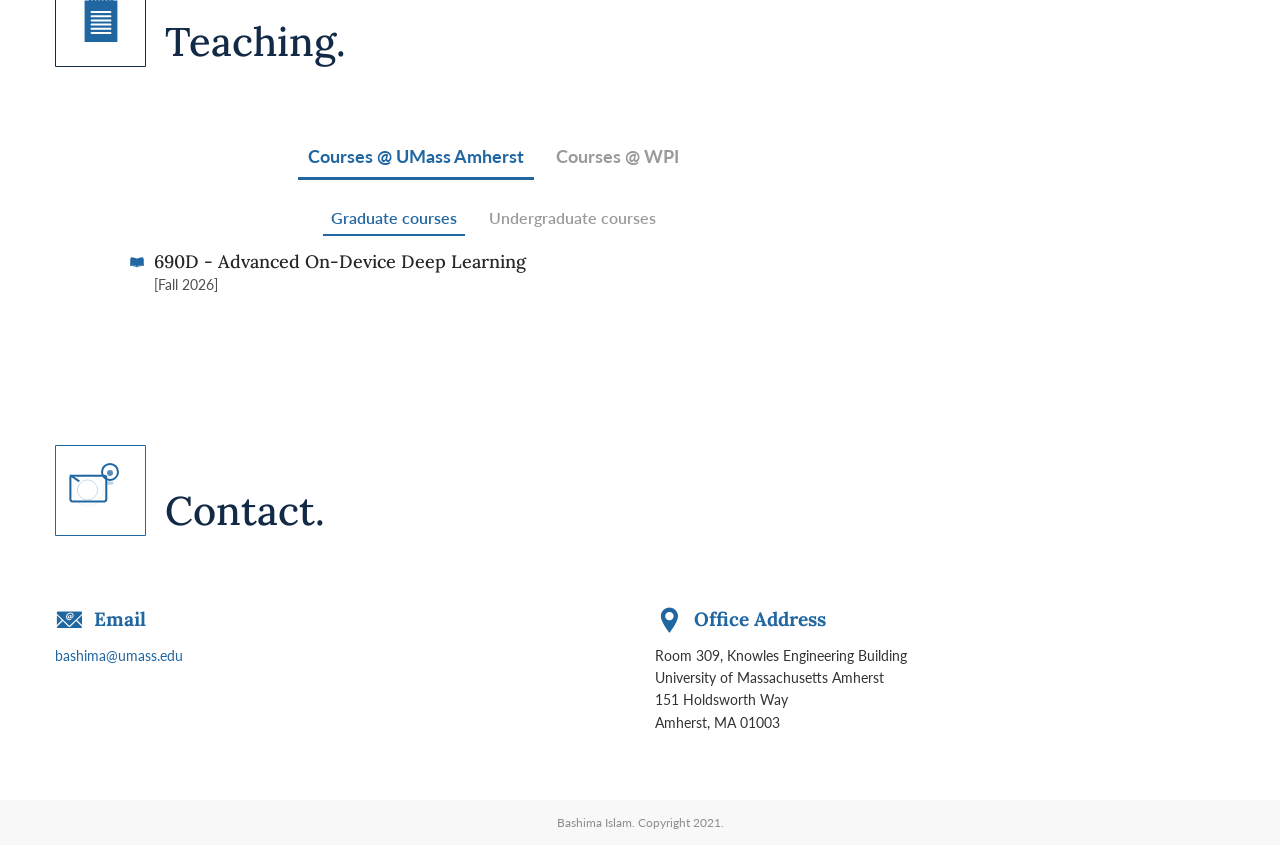
==== commit 7ad87cac: "Prerender personal site for LLMs/crawlers [prerender]" ====
--- a/index.html
+++ b/index.html
@@ -529,7 +529,7 @@
             </div>
             <div id="recent-news">
 <!--PRERENDER:news-->
-<a href="https://bashlab.github.io" target="_blank"><p class="u-mb-10">BASH Lab moves to <b style="color: #2066a1;">UMass Amherst</b></p></a><a href="https://www.nsf.gov/awardsearch/show-award/?AWD_ID=2541781" target="_blank"><p class="u-mb-10">Prof. Bashima Islam receives <b style="color: #2066a1;">NSF CAREER Award</b></p></a><a href="https://bashlab.github.io/owl_project/" target="_blank"><p class="u-mb-10">OWL got accepted in <b style="color: #2066a1;">ICLR 2026</b></p></a><a href="https://users.wpi.edu/~sbiswas/assets/publications/26-icassp/ICASSP_26_HNM.pdf" target="_blank"><p class="u-mb-10">Our paper got accepted in <b style="color: #2066a1;">ICASSP 2026</b></p></a><a href="https://jta2021.wixsite.com/efficientmic" target="_blank"><p class="u-mb-10">EfficientMic got accepted in <b style="color: #2066a1;">BuildSys'25</b></p></a><a href="https://reporter.nih.gov/search/dA1rsefomUqAkWnzcMSysg/project-details/11393482" target="_blank"><p class="u-mb-10"><b style="color: #2066a1;">NIH NIMH SBIR</b> Phase 2 Awarded</p></a><a href="https://bashlab.github.io/meditite_project/" target="_blank"><p class="u-mb-10">Mindfulness Meditation and Respiration got accepted in <b style="color: #2066a1;">IMWUT/UbiComp'25</b></p></a><a href=""><p class="u-mb-10">LYNX got accepted in <b style="color: #2066a1;">MIT URTC'25</b> as a Poster</p></a><a href="https://bashlab.github.io/raven_project/" target="_blank"><p class="u-mb-10">RAVEN got accepted in <b style="color: #2066a1;">EMNLP'25</b></p></a><a href="https://bashlab.github.io/llasa_project/" target="_blank"><p class="u-mb-10">LLaSA got accepted in in <b style="color: #2066a1;">GENAI4HS Workshop, UbiComp'25</b></p></a>
+<a href="https://bashlab.github.io" target="_blank"><p class="u-mb-10">BASH Lab moves to <b style="color: #2066a1;">UMass Amherst</b></p></a><a href=""><p class="u-mb-10">CODetect got accepted into <b style="color: #2066a1;">MIT URTC '26</b> as a paper</p></a><a href="https://www.nsf.gov/awardsearch/show-award/?AWD_ID=2541781" target="_blank"><p class="u-mb-10">Prof. Bashima Islam receives <b style="color: #2066a1;">NSF CAREER Award</b></p></a><a href="https://bashlab.github.io/owl_project/" target="_blank"><p class="u-mb-10">OWL got accepted in <b style="color: #2066a1;">ICLR 2026</b></p></a><a href="https://users.wpi.edu/~sbiswas/assets/publications/26-icassp/ICASSP_26_HNM.pdf" target="_blank"><p class="u-mb-10">Our paper got accepted in <b style="color: #2066a1;">ICASSP 2026</b></p></a><a href="https://jta2021.wixsite.com/efficientmic" target="_blank"><p class="u-mb-10">EfficientMic got accepted in <b style="color: #2066a1;">BuildSys'25</b></p></a><a href="https://reporter.nih.gov/search/dA1rsefomUqAkWnzcMSysg/project-details/11393482" target="_blank"><p class="u-mb-10"><b style="color: #2066a1;">NIH NIMH SBIR</b> Phase 2 Awarded</p></a><a href="https://bashlab.github.io/meditite_project/" target="_blank"><p class="u-mb-10">Mindfulness Meditation and Respiration got accepted in <b style="color: #2066a1;">IMWUT/UbiComp'25</b></p></a><a href=""><p class="u-mb-10">LYNX got accepted in <b style="color: #2066a1;">MIT URTC'25</b> as a Poster</p></a><a href="https://bashlab.github.io/raven_project/" target="_blank"><p class="u-mb-10">RAVEN got accepted in <b style="color: #2066a1;">EMNLP'25</b></p></a>
 <!--/PRERENDER:news-->
               <!-- Recent news items will be populated here -->
             </div>
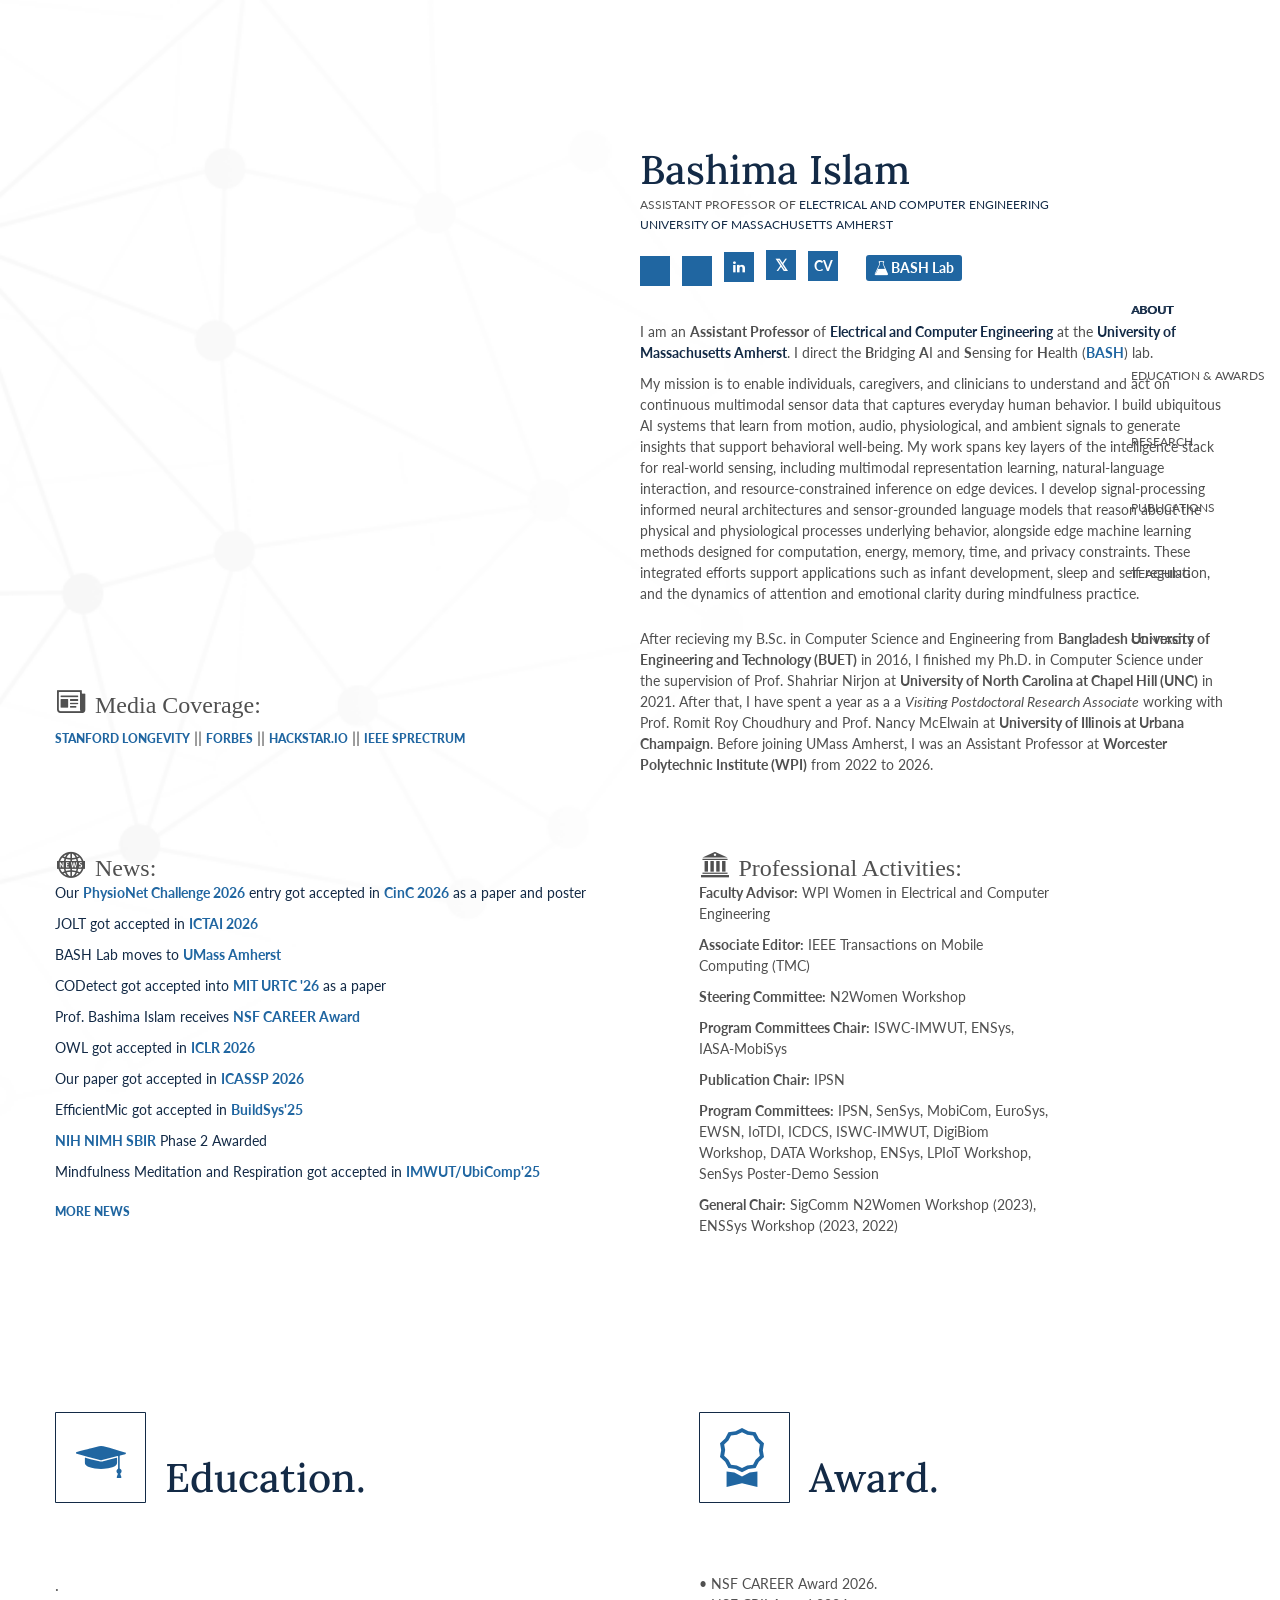
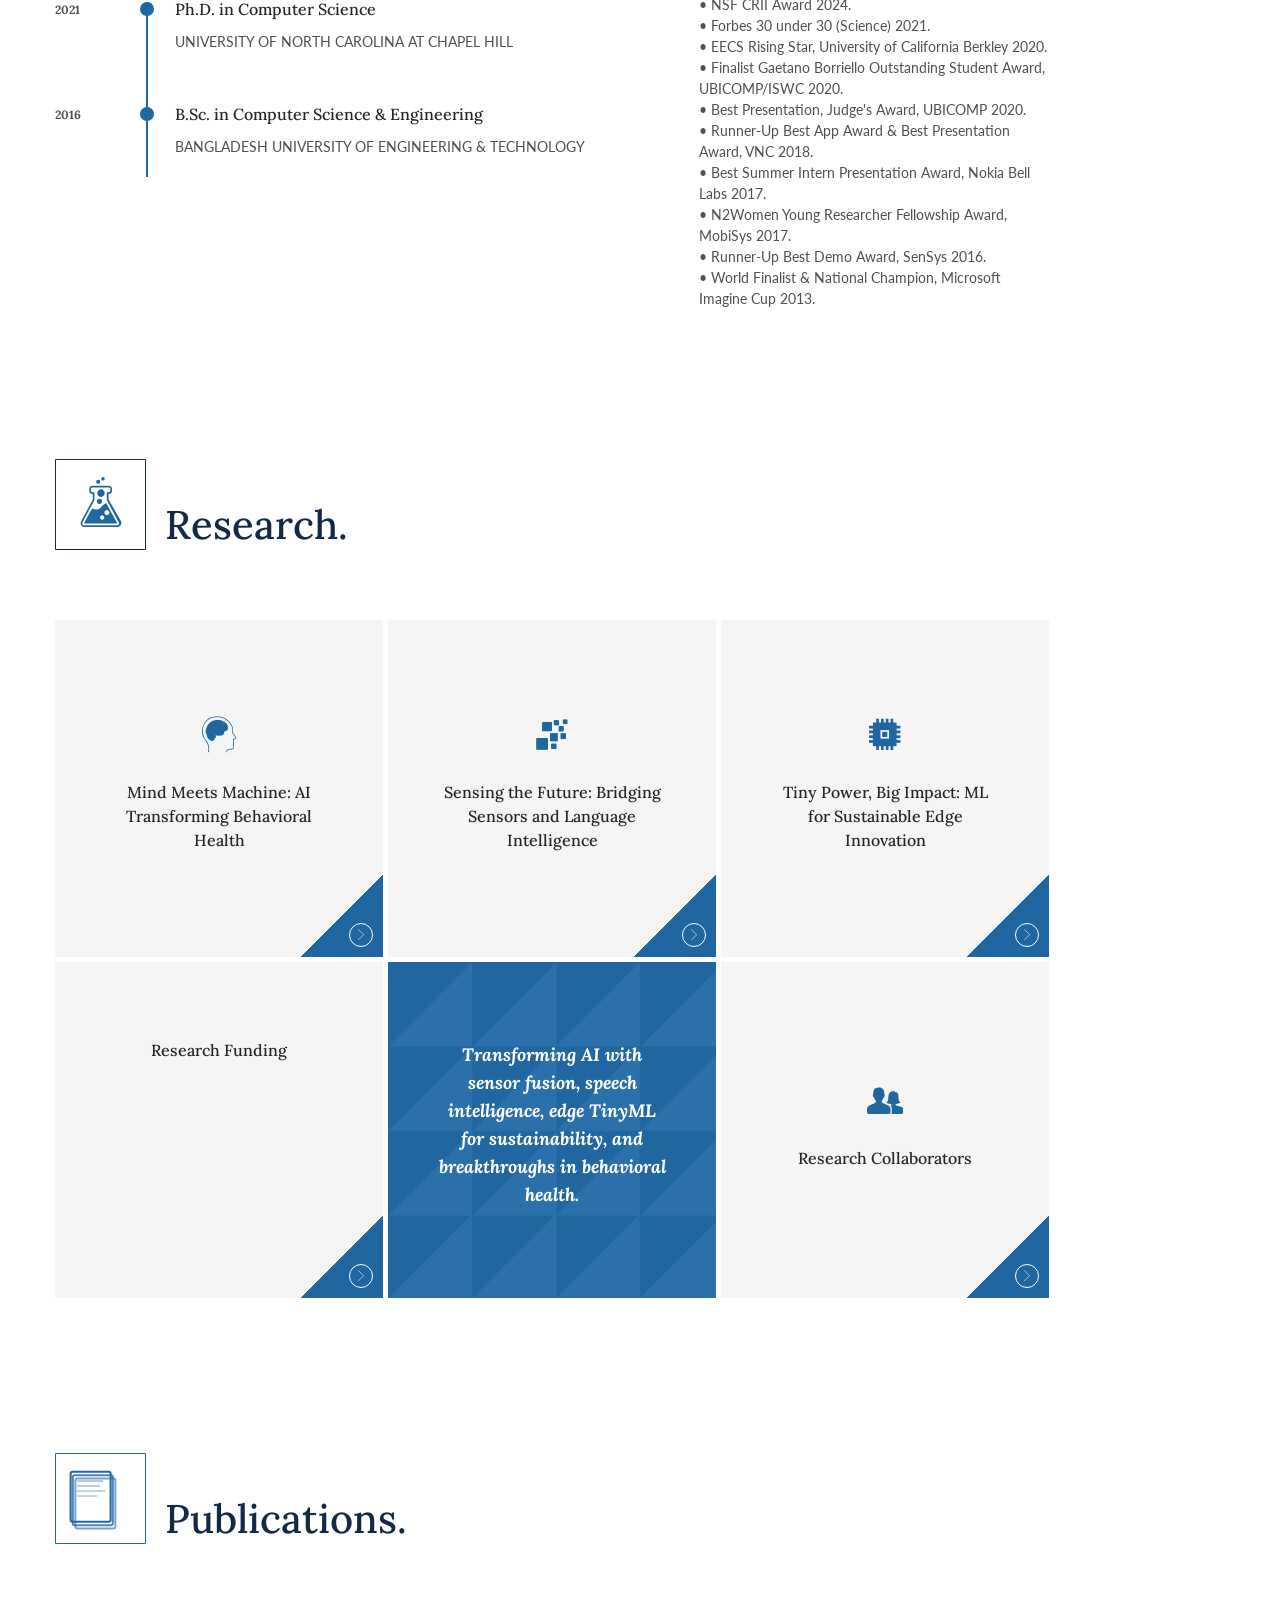
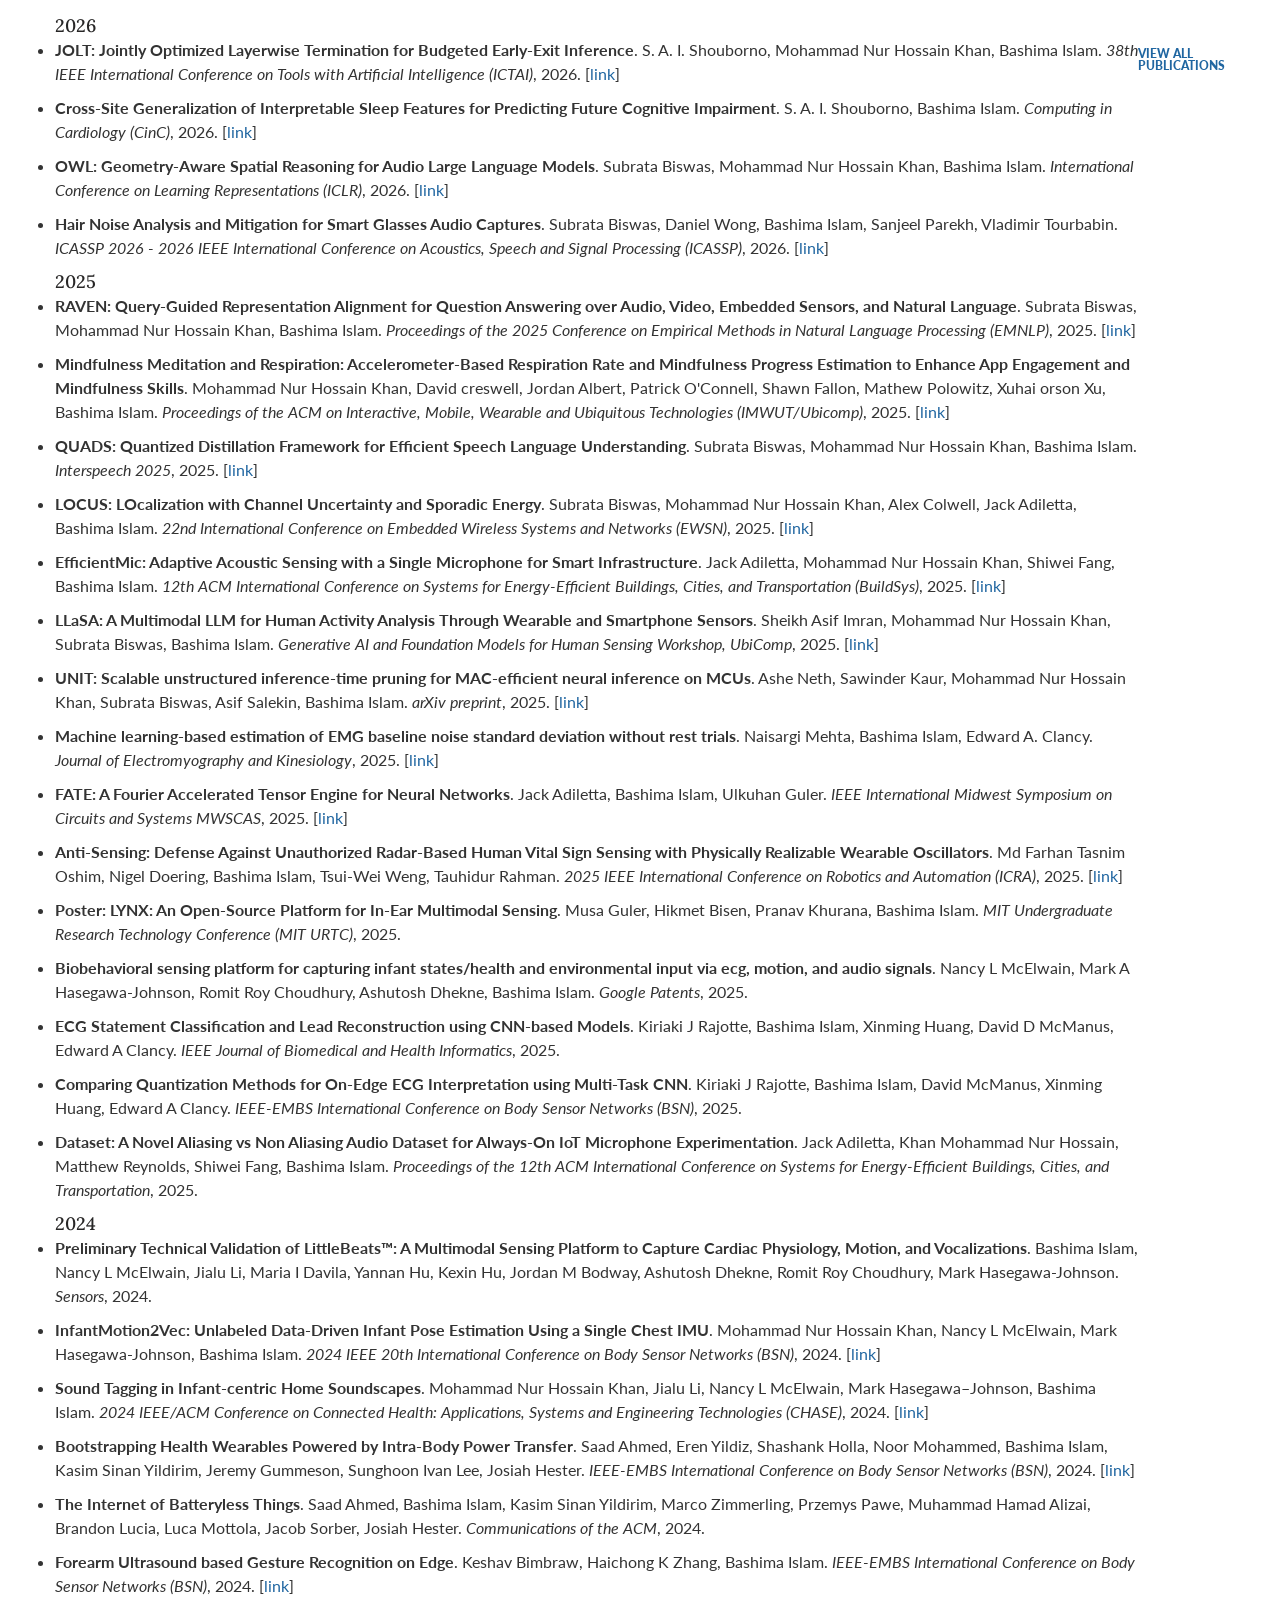
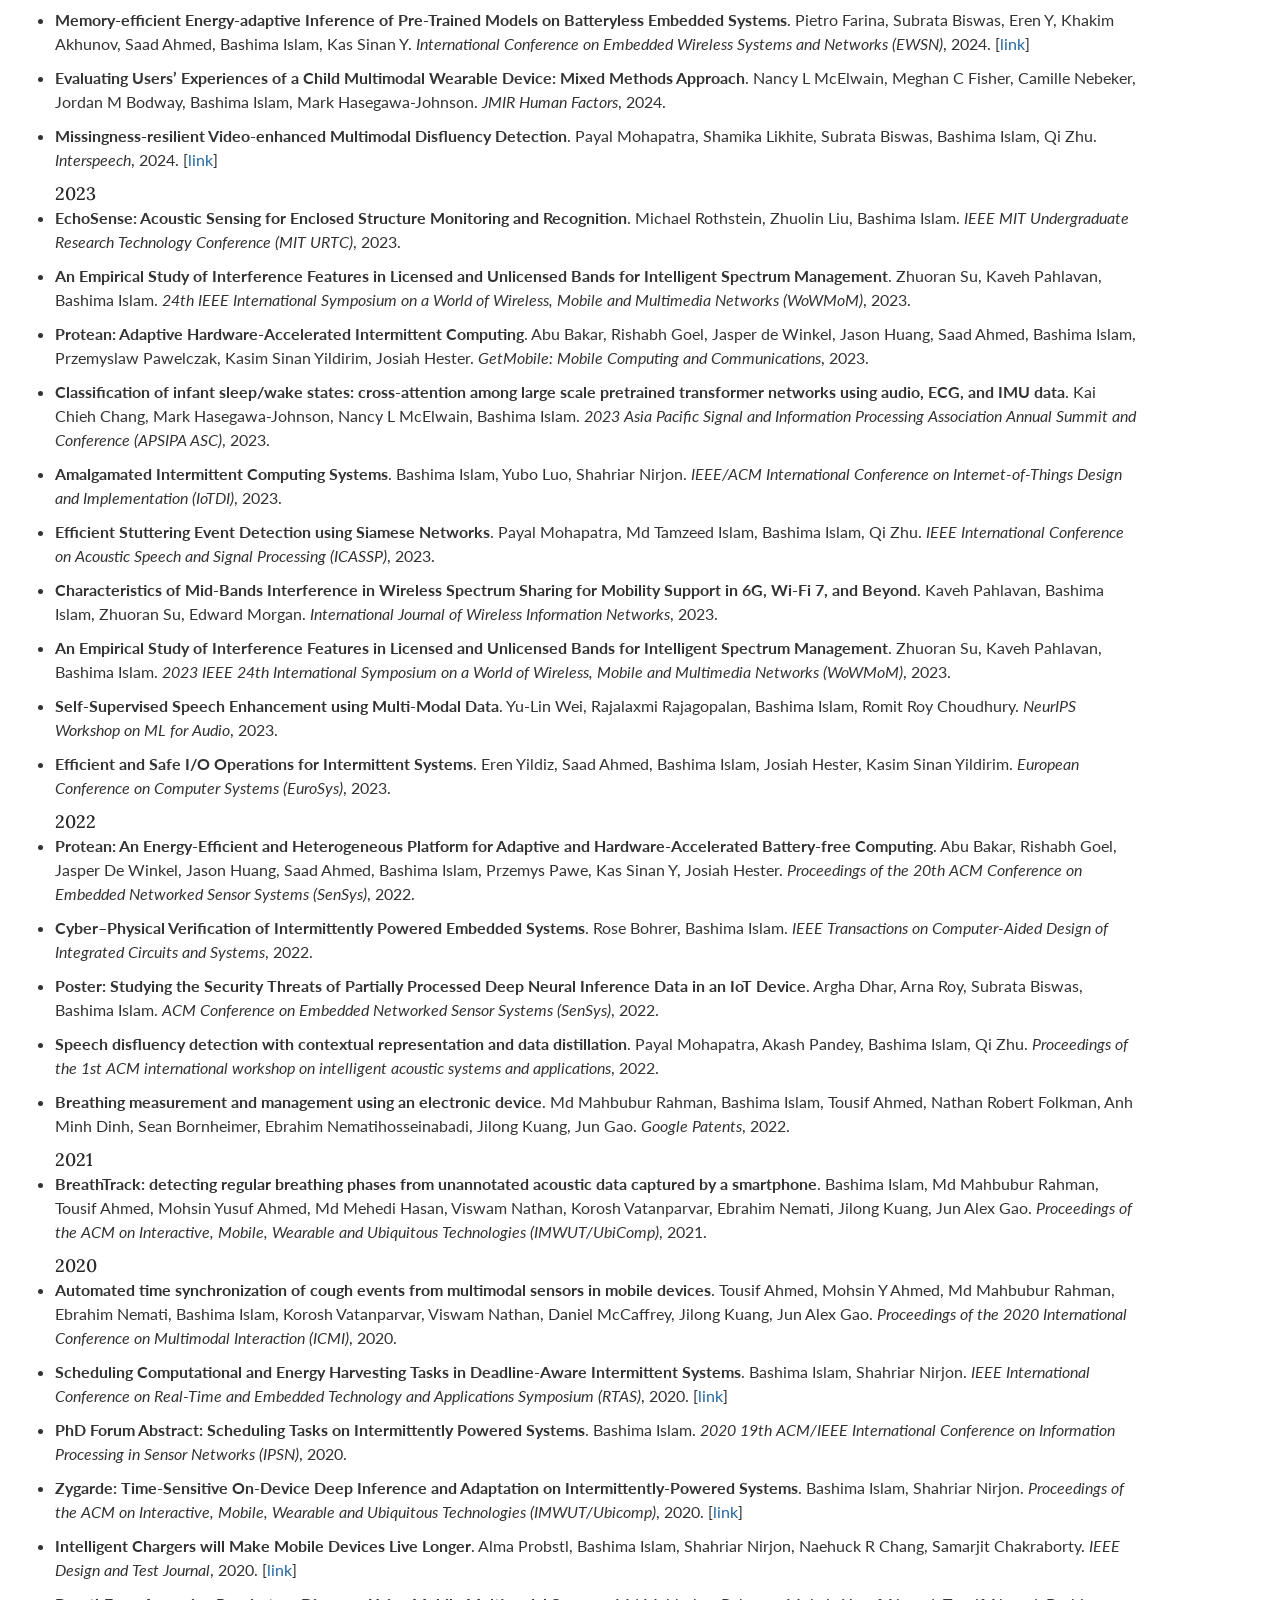
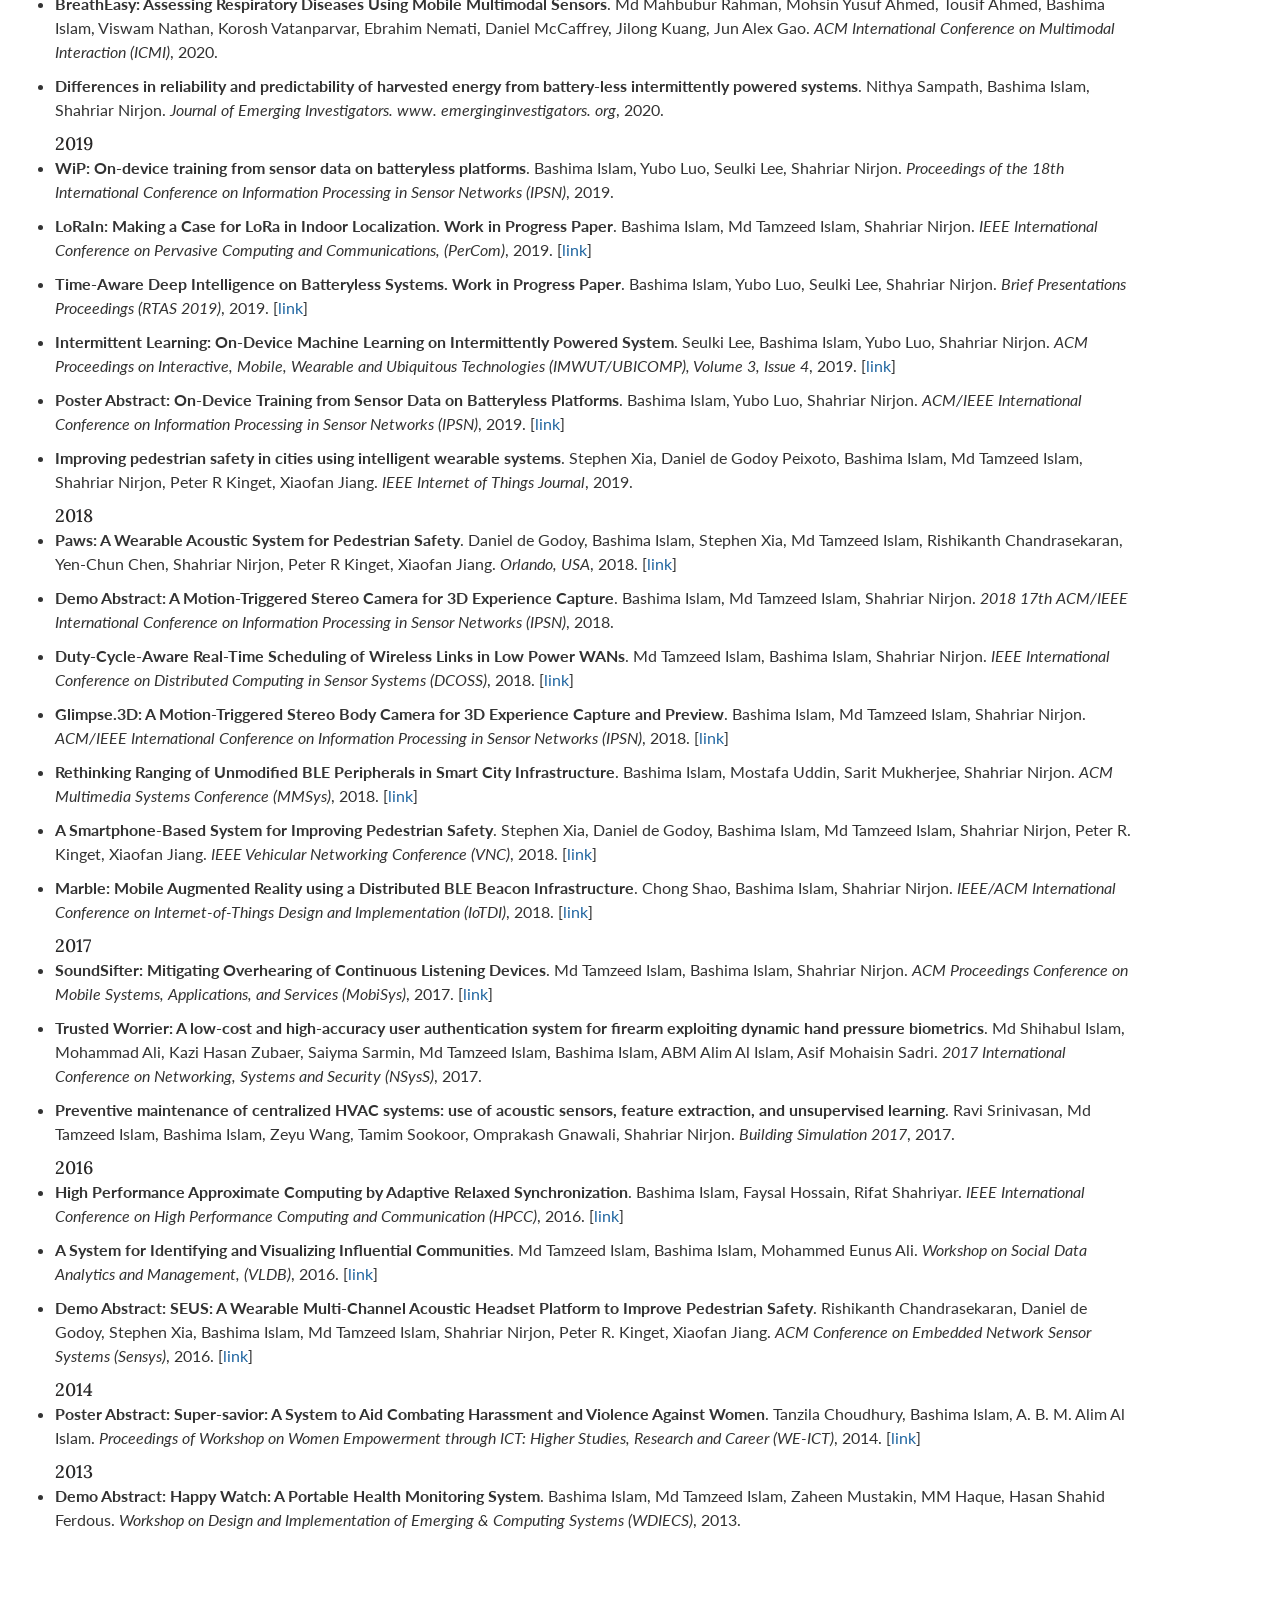
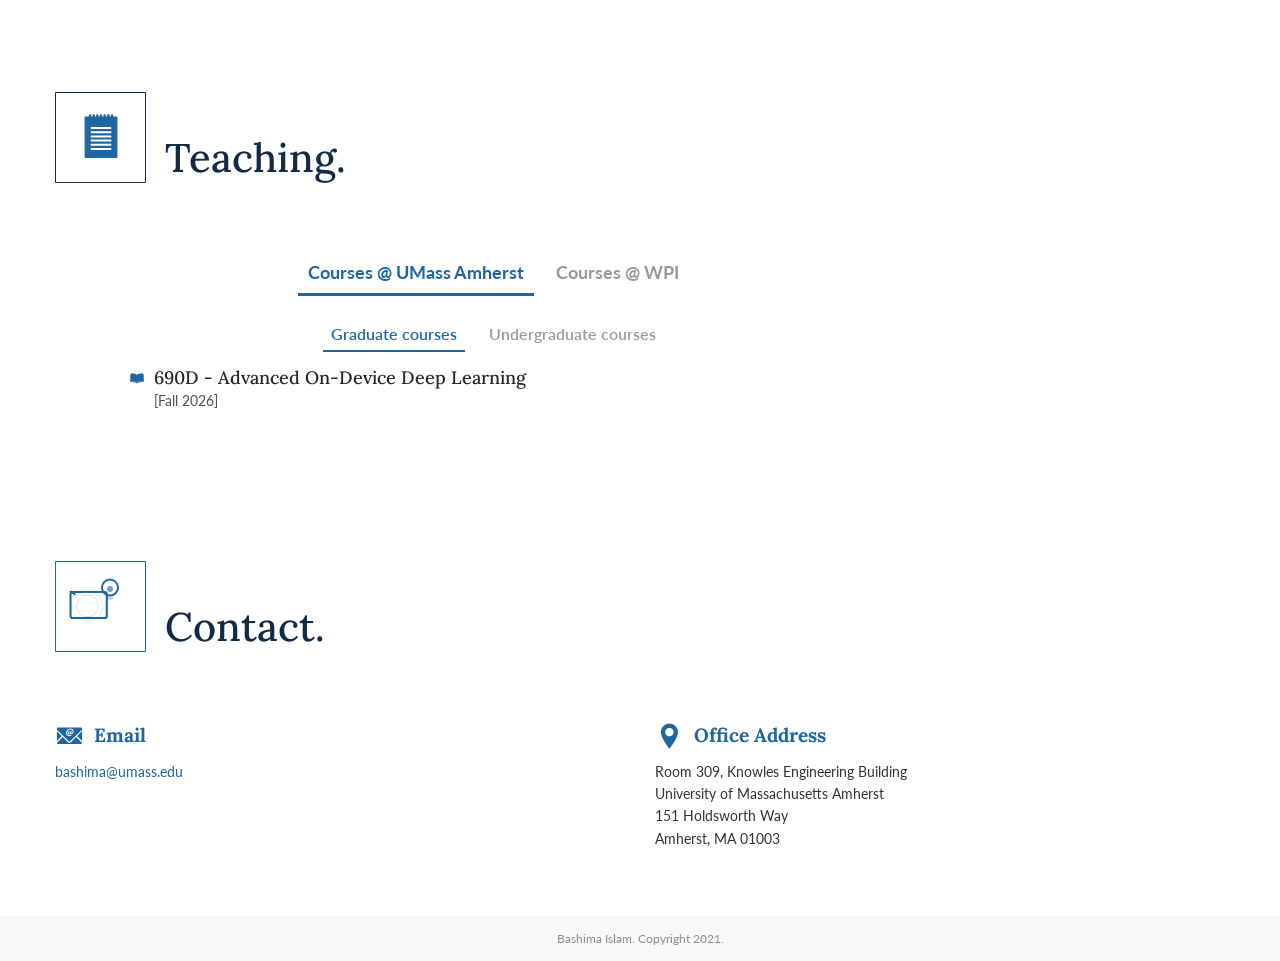
==== commit d615f032: "Prerender personal site for LLMs/crawlers [prerender]" ====
--- a/index.html
+++ b/index.html
@@ -529,7 +529,7 @@
             </div>
             <div id="recent-news">
 <!--PRERENDER:news-->
-<a href="https://bashlab.github.io" target="_blank"><p class="u-mb-10">BASH Lab moves to <b style="color: #2066a1;">UMass Amherst</b></p></a><a href=""><p class="u-mb-10">CODetect got accepted into <b style="color: #2066a1;">MIT URTC '26</b> as a paper</p></a><a href="https://www.nsf.gov/awardsearch/show-award/?AWD_ID=2541781" target="_blank"><p class="u-mb-10">Prof. Bashima Islam receives <b style="color: #2066a1;">NSF CAREER Award</b></p></a><a href="https://bashlab.github.io/owl_project/" target="_blank"><p class="u-mb-10">OWL got accepted in <b style="color: #2066a1;">ICLR 2026</b></p></a><a href="https://users.wpi.edu/~sbiswas/assets/publications/26-icassp/ICASSP_26_HNM.pdf" target="_blank"><p class="u-mb-10">Our paper got accepted in <b style="color: #2066a1;">ICASSP 2026</b></p></a><a href="https://jta2021.wixsite.com/efficientmic" target="_blank"><p class="u-mb-10">EfficientMic got accepted in <b style="color: #2066a1;">BuildSys'25</b></p></a><a href="https://reporter.nih.gov/search/dA1rsefomUqAkWnzcMSysg/project-details/11393482" target="_blank"><p class="u-mb-10"><b style="color: #2066a1;">NIH NIMH SBIR</b> Phase 2 Awarded</p></a><a href="https://bashlab.github.io/meditite_project/" target="_blank"><p class="u-mb-10">Mindfulness Meditation and Respiration got accepted in <b style="color: #2066a1;">IMWUT/UbiComp'25</b></p></a><a href=""><p class="u-mb-10">LYNX got accepted in <b style="color: #2066a1;">MIT URTC'25</b> as a Poster</p></a><a href="https://bashlab.github.io/raven_project/" target="_blank"><p class="u-mb-10">RAVEN got accepted in <b style="color: #2066a1;">EMNLP'25</b></p></a>
+<a href="https://github.com/shouborno/physionet-challenge-2026" target="_blank"><p class="u-mb-10">Our <b style="color: #2066a1;">PhysioNet Challenge 2026</b> entry got accepted in <b style="color: #2066a1;">CinC 2026</b> as a paper and poster</p></a><a href="https://github.com/BASHLab/jolt-early-exit" target="_blank"><p class="u-mb-10">JOLT got accepted in <b style="color: #2066a1;">ICTAI 2026</b></p></a><a href="https://bashlab.github.io" target="_blank"><p class="u-mb-10">BASH Lab moves to <b style="color: #2066a1;">UMass Amherst</b></p></a><a href=""><p class="u-mb-10">CODetect got accepted into <b style="color: #2066a1;">MIT URTC '26</b> as a paper</p></a><a href="https://www.nsf.gov/awardsearch/show-award/?AWD_ID=2541781" target="_blank"><p class="u-mb-10">Prof. Bashima Islam receives <b style="color: #2066a1;">NSF CAREER Award</b></p></a><a href="https://bashlab.github.io/owl_project/" target="_blank"><p class="u-mb-10">OWL got accepted in <b style="color: #2066a1;">ICLR 2026</b></p></a><a href="https://users.wpi.edu/~sbiswas/assets/publications/26-icassp/ICASSP_26_HNM.pdf" target="_blank"><p class="u-mb-10">Our paper got accepted in <b style="color: #2066a1;">ICASSP 2026</b></p></a><a href="https://jta2021.wixsite.com/efficientmic" target="_blank"><p class="u-mb-10">EfficientMic got accepted in <b style="color: #2066a1;">BuildSys'25</b></p></a><a href="https://reporter.nih.gov/search/dA1rsefomUqAkWnzcMSysg/project-details/11393482" target="_blank"><p class="u-mb-10"><b style="color: #2066a1;">NIH NIMH SBIR</b> Phase 2 Awarded</p></a><a href="https://bashlab.github.io/meditite_project/" target="_blank"><p class="u-mb-10">Mindfulness Meditation and Respiration got accepted in <b style="color: #2066a1;">IMWUT/UbiComp'25</b></p></a>
 <!--/PRERENDER:news-->
               <!-- Recent news items will be populated here -->
             </div>
@@ -979,7 +979,7 @@
         <div class="c-screen-publications o-screen-publications">
 
           <!--PRERENDER:publications-->
-<div id="pub-fallback"><h3>2026</h3><ul><li style='margin-bottom:10px;'><strong>OWL: Geometry-Aware Spatial Reasoning for Audio Large Language Models</strong>. Subrata Biswas, Mohammad Nur Hossain Khan, Bashima Islam. <em>International Conference on Learning Representations (ICLR)</em>, 2026. [<a href="https://arxiv.org/pdf/2509.26140?" target="_blank">link</a>]</li><li style='margin-bottom:10px;'><strong>Hair Noise Analysis and Mitigation for Smart Glasses Audio Captures</strong>. Subrata Biswas, Daniel Wong, Bashima Islam, Sanjeel Parekh, Vladimir Tourbabin. <em>ICASSP 2026 - 2026 IEEE International Conference on Acoustics, Speech and Signal Processing (ICASSP)</em>, 2026. [<a href="https://ieeexplore.ieee.org/document/11464268" target="_blank">link</a>]</li></ul><h3>2025</h3><ul><li style='margin-bottom:10px;'><strong>RAVEN: Query-Guided Representation Alignment for Question Answering over Audio, Video, Embedded Sensors, and Natural Language</strong>. Subrata Biswas, Mohammad Nur Hossain Khan, Bashima Islam. <em>Proceedings of the 2025 Conference on Empirical Methods in Natural Language Processing (EMNLP)</em>, 2025. [<a href="https://aclanthology.org/2025.emnlp-main.96/" target="_blank">link</a>]</li><li style='margin-bottom:10px;'><strong>Mindfulness Meditation and Respiration: Accelerometer-Based Respiration Rate and Mindfulness Progress Estimation to Enhance App Engagement and Mindfulness Skills</strong>. Mohammad Nur Hossain Khan, David creswell, Jordan Albert, Patrick O&#x27;Connell, Shawn Fallon, Mathew Polowitz, Xuhai orson Xu, Bashima Islam. <em>Proceedings of the ACM on Interactive, Mobile, Wearable and Ubiquitous Technologies (IMWUT/Ubicomp)</em>, 2025. [<a href="https://bashlab.github.io/meditite_project/" target="_blank">link</a>]</li><li style='margin-bottom:10px;'><strong>QUADS: Quantized Distillation Framework for Efficient Speech Language Understanding</strong>. Subrata Biswas, Mohammad Nur Hossain Khan, Bashima Islam. <em>Interspeech 2025</em>, 2025. [<a href="https://www.isca-archive.org/interspeech_2025/biswas25b_interspeech.pdf" target="_blank">link</a>]</li><li style='margin-bottom:10px;'><strong>LOCUS: LOcalization with Channel Uncertainty and Sporadic Energy</strong>. Subrata Biswas, Mohammad Nur Hossain Khan, Alex Colwell, Jack Adiletta, Bashima Islam. <em>22nd International Conference on Embedded Wireless Systems and Networks (EWSN)</em>, 2025. [<a href="https://bashlab.github.io/locus_project/" target="_blank">link</a>]</li><li style='margin-bottom:10px;'><strong>EfficientMic: Adaptive Acoustic Sensing with a Single Microphone for Smart Infrastructure</strong>. Jack Adiletta, Mohammad Nur Hossain Khan, Shiwei Fang, Bashima Islam. <em>12th ACM International Conference on Systems for Energy-Efficient Buildings, Cities, and Transportation (BuildSys)</em>, 2025. [<a href="https://jta2021.wixsite.com/efficientmic" target="_blank">link</a>]</li><li style='margin-bottom:10px;'><strong>LLaSA: A Multimodal LLM for Human Activity Analysis Through Wearable and Smartphone Sensors</strong>. Sheikh Asif Imran, Mohammad Nur Hossain Khan, Subrata Biswas, Bashima Islam. <em>Generative AI and Foundation Models for Human Sensing Workshop, UbiComp</em>, 2025. [<a href="https://bashlab.github.io/llasa_project/" target="_blank">link</a>]</li><li style='margin-bottom:10px;'><strong>UNIT: Scalable unstructured inference-time pruning for MAC-efficient neural inference on MCUs</strong>. Ashe Neth, Sawinder Kaur, Mohammad Nur Hossain Khan, Subrata Biswas, Asif Salekin, Bashima Islam. <em>arXiv preprint</em>, 2025. [<a href="https://arxiv.org/abs/2507.07885" target="_blank">link</a>]</li><li style='margin-bottom:10px;'><strong>Machine learning-based estimation of EMG baseline noise standard deviation without rest trials</strong>. Naisargi Mehta, Bashima Islam, Edward A. Clancy. <em>Journal of Electromyography and Kinesiology</em>, 2025. [<a href="https://doi.org/https://doi.org/10.1016/j.jelekin.2025.103097" target="_blank">link</a>]</li><li style='margin-bottom:10px;'><strong>FATE: A Fourier Accelerated Tensor Engine for Neural Networks</strong>. Jack Adiletta, Bashima Islam, Ulkuhan Guler. <em>IEEE International Midwest Symposium on Circuits and Systems MWSCAS</em>, 2025. [<a href="https://bashlab.github.io/fate_project/" target="_blank">link</a>]</li><li style='margin-bottom:10px;'><strong>Anti-Sensing: Defense Against Unauthorized Radar-Based Human Vital Sign Sensing with Physically Realizable Wearable Oscillators</strong>. Md Farhan Tasnim Oshim, Nigel Doering, Bashima Islam, Tsui-Wei Weng, Tauhidur Rahman. <em>2025 IEEE International Conference on Robotics and Automation (ICRA)</em>, 2025. [<a href="https://doi.org/10.1109/ICRA55743.2025.11127941" target="_blank">link</a>]</li><li style='margin-bottom:10px;'><strong>Poster: LYNX: An Open-Source Platform for In-Ear Multimodal Sensing</strong>. Musa Guler, Hikmet Bisen, Pranav Khurana, Bashima Islam. <em>MIT Undergraduate Research Technology Conference (MIT URTC)</em>, 2025.</li><li style='margin-bottom:10px;'><strong>Biobehavioral sensing platform for capturing infant states/health and environmental input via ecg, motion, and audio signals</strong>. Nancy L McElwain, Mark A Hasegawa-Johnson, Romit Roy Choudhury, Ashutosh Dhekne, Bashima Islam. <em>Google Patents</em>, 2025.</li><li style='margin-bottom:10px;'><strong>ECG Statement Classification and Lead Reconstruction using CNN-based Models</strong>. Kiriaki J Rajotte, Bashima Islam, Xinming Huang, David D McManus, Edward A Clancy. <em>IEEE Journal of Biomedical and Health Informatics</em>, 2025.</li><li style='margin-bottom:10px;'><strong>Comparing Quantization Methods for On-Edge ECG Interpretation using Multi-Task CNN</strong>. Kiriaki J Rajotte, Bashima Islam, David McManus, Xinming Huang, Edward A Clancy. <em>IEEE-EMBS International Conference on Body Sensor Networks (BSN)</em>, 2025.</li><li style='margin-bottom:10px;'><strong>Dataset: A Novel Aliasing vs Non Aliasing Audio Dataset for Always-On IoT Microphone Experimentation</strong>. Jack Adiletta, Khan Mohammad Nur Hossain, Matthew Reynolds, Shiwei Fang, Bashima Islam. <em>Proceedings of the 12th ACM International Conference on Systems for Energy-Efficient Buildings, Cities, and Transportation</em>, 2025.</li></ul><h3>2024</h3><ul><li style='margin-bottom:10px;'><strong>Preliminary Technical Validation of LittleBeats™: A Multimodal Sensing Platform to Capture Cardiac Physiology, Motion, and Vocalizations</strong>. Bashima Islam, Nancy L McElwain, Jialu Li, Maria I Davila, Yannan Hu, Kexin Hu, Jordan M Bodway, Ashutosh Dhekne, Romit Roy Choudhury, Mark Hasegawa-Johnson. <em>Sensors</em>, 2024.</li><li style='margin-bottom:10px;'><strong>InfantMotion2Vec: Unlabeled Data-Driven Infant Pose Estimation Using a Single Chest IMU</strong>. Mohammad Nur Hossain Khan, Nancy L McElwain, Mark Hasegawa-Johnson, Bashima Islam. <em>2024 IEEE 20th International Conference on Body Sensor Networks (BSN)</em>, 2024. [<a href="https://ieeexplore.ieee.org/stamp/stamp.jsp?arnumber=10780750" target="_blank">link</a>]</li><li style='margin-bottom:10px;'><strong>Sound Tagging in Infant-centric Home Soundscapes</strong>. Mohammad Nur Hossain Khan, Jialu Li, Nancy L McElwain, Mark Hasegawa–Johnson, Bashima Islam. <em>2024 IEEE/ACM Conference on Connected Health: Applications, Systems and Engineering Technologies (CHASE)</em>, 2024. [<a href="https://ieeexplore.ieee.org/stamp/stamp.jsp?arnumber=10614412" target="_blank">link</a>]</li><li style='margin-bottom:10px;'><strong>Bootstrapping Health Wearables Powered by Intra-Body Power Transfer</strong>. Saad Ahmed, Eren Yildiz, Shashank Holla, Noor Mohammed, Bashima Islam, Kasim Sinan Yildirim, Jeremy Gummeson, Sunghoon Ivan Lee, Josiah Hester. <em>IEEE-EMBS International Conference on Body Sensor Networks (BSN)</em>, 2024. [<a href="https://ieeexplore.ieee.org/document/10780616" target="_blank">link</a>]</li><li style='margin-bottom:10px;'><strong>The Internet of Batteryless Things</strong>. Saad Ahmed, Bashima Islam, Kasim Sinan Yildirim, Marco Zimmerling, Przemys Pawe, Muhammad Hamad Alizai, Brandon Lucia, Luca Mottola, Jacob Sorber, Josiah Hester. <em>Communications of the ACM</em>, 2024.</li><li style='margin-bottom:10px;'><strong>Forearm Ultrasound based Gesture Recognition on Edge</strong>. Keshav Bimbraw, Haichong K Zhang, Bashima Islam. <em>IEEE-EMBS International Conference on Body Sensor Networks (BSN)</em>, 2024. [<a href="https://ieeexplore.ieee.org/stamp/stamp.jsp?arnumber=10780669&amp;tag=1" target="_blank">link</a>]</li><li style='margin-bottom:10px;'><strong>Memory-efficient Energy-adaptive Inference of Pre-Trained Models on Batteryless Embedded Systems</strong>. Pietro Farina, Subrata Biswas, Eren Y, Khakim Akhunov, Saad Ahmed, Bashima Islam, Kas Sinan Y. <em>International Conference on Embedded Wireless Systems and Networks (EWSN)</em>, 2024. [<a href="https://ewsn.org/file-repository/ewsn2024/ewsn24-final16.pdf" target="_blank">link</a>]</li><li style='margin-bottom:10px;'><strong>Evaluating Users’ Experiences of a Child Multimodal Wearable Device: Mixed Methods Approach</strong>. Nancy L McElwain, Meghan C Fisher, Camille Nebeker, Jordan M Bodway, Bashima Islam, Mark Hasegawa-Johnson. <em>JMIR Human Factors</em>, 2024.</li><li style='margin-bottom:10px;'><strong>Missingness-resilient Video-enhanced Multimodal Disfluency Detection</strong>. Payal Mohapatra, Shamika Likhite, Subrata Biswas, Bashima Islam, Qi Zhu. <em>Interspeech</em>, 2024. [<a href="https://www.isca-archive.org/interspeech_2024/mohapatra24_interspeech.pdf" target="_blank">link</a>]</li></ul><h3>2023</h3><ul><li style='margin-bottom:10px;'><strong>EchoSense: Acoustic Sensing for Enclosed Structure Monitoring and Recognition</strong>. Michael Rothstein, Zhuolin Liu, Bashima Islam. <em>IEEE MIT Undergraduate Research Technology Conference (MIT URTC)</em>, 2023.</li><li style='margin-bottom:10px;'><strong>An Empirical Study of Interference Features in Licensed and Unlicensed Bands for Intelligent Spectrum Management</strong>. Zhuoran Su, Kaveh Pahlavan, Bashima Islam. <em>24th IEEE International Symposium on a World of Wireless, Mobile and Multimedia Networks (WoWMoM)</em>, 2023.</li><li style='margin-bottom:10px;'><strong>Protean: Adaptive Hardware-Accelerated Intermittent Computing</strong>. Abu Bakar, Rishabh Goel, Jasper de Winkel, Jason Huang, Saad Ahmed, Bashima Islam, Przemyslaw Pawelczak, Kasim Sinan Yildirim, Josiah Hester. <em>GetMobile: Mobile Computing and Communications</em>, 2023.</li><li style='margin-bottom:10px;'><strong>Classification of infant sleep/wake states: cross-attention among large scale pretrained transformer networks using audio, ECG, and IMU data</strong>. Kai Chieh Chang, Mark Hasegawa-Johnson, Nancy L McElwain, Bashima Islam. <em>2023 Asia Pacific Signal and Information Processing Association Annual Summit and Conference (APSIPA ASC)</em>, 2023.</li><li style='margin-bottom:10px;'><strong>Amalgamated Intermittent Computing Systems</strong>. Bashima Islam, Yubo Luo, Shahriar Nirjon. <em>IEEE/ACM International Conference on Internet-of-Things Design and Implementation (IoTDI)</em>, 2023.</li><li style='margin-bottom:10px;'><strong>Efficient Stuttering Event Detection using Siamese Networks</strong>. Payal Mohapatra, Md Tamzeed Islam, Bashima Islam, Qi Zhu. <em>IEEE International Conference on Acoustic Speech and Signal Processing (ICASSP)</em>, 2023.</li><li style='margin-bottom:10px;'><strong>Characteristics of Mid-Bands Interference in Wireless Spectrum Sharing for Mobility Support in 6G, Wi-Fi 7, and Beyond</strong>. Kaveh Pahlavan, Bashima Islam, Zhuoran Su, Edward Morgan. <em>International Journal of Wireless Information Networks</em>, 2023.</li><li style='margin-bottom:10px;'><strong>An Empirical Study of Interference Features in Licensed and Unlicensed Bands for Intelligent Spectrum Management</strong>. Zhuoran Su, Kaveh Pahlavan, Bashima Islam. <em>2023 IEEE 24th International Symposium on a World of Wireless, Mobile and Multimedia Networks (WoWMoM)</em>, 2023.</li><li style='margin-bottom:10px;'><strong>Self-Supervised Speech Enhancement using Multi-Modal Data</strong>. Yu-Lin Wei, Rajalaxmi Rajagopalan, Bashima Islam, Romit Roy Choudhury. <em>NeurIPS Workshop on ML for Audio</em>, 2023.</li><li style='margin-bottom:10px;'><strong>Efficient and Safe I/O Operations for Intermittent Systems</strong>. Eren Yildiz, Saad Ahmed, Bashima Islam, Josiah Hester, Kasim Sinan Yildirim. <em>European Conference on Computer Systems (EuroSys)</em>, 2023.</li></ul><h3>2022</h3><ul><li style='margin-bottom:10px;'><strong>Protean: An Energy-Efficient and Heterogeneous Platform for Adaptive and Hardware-Accelerated Battery-free Computing</strong>. Abu Bakar, Rishabh Goel, Jasper De Winkel, Jason Huang, Saad Ahmed, Bashima Islam, Przemys Pawe, Kas Sinan Y, Josiah Hester. <em>Proceedings of the 20th ACM Conference on Embedded Networked Sensor Systems (SenSys)</em>, 2022.</li><li style='margin-bottom:10px;'><strong>Cyber–Physical Verification of Intermittently Powered Embedded Systems</strong>. Rose Bohrer, Bashima Islam. <em>IEEE Transactions on Computer-Aided Design of Integrated Circuits and Systems</em>, 2022.</li><li style='margin-bottom:10px;'><strong>Poster: Studying the Security Threats of Partially Processed Deep Neural Inference Data in an IoT Device</strong>. Argha Dhar, Arna Roy, Subrata Biswas, Bashima Islam. <em>ACM Conference on Embedded Networked Sensor Systems (SenSys)</em>, 2022.</li><li style='margin-bottom:10px;'><strong>Speech disfluency detection with contextual representation and data distillation</strong>. Payal Mohapatra, Akash Pandey, Bashima Islam, Qi Zhu. <em>Proceedings of the 1st ACM international workshop on intelligent acoustic systems and applications</em>, 2022.</li><li style='margin-bottom:10px;'><strong>Breathing measurement and management using an electronic device</strong>. Md Mahbubur Rahman, Bashima Islam, Tousif Ahmed, Nathan Robert Folkman, Anh Minh Dinh, Sean Bornheimer, Ebrahim Nematihosseinabadi, Jilong Kuang, Jun Gao. <em>Google Patents</em>, 2022.</li></ul><h3>2021</h3><ul><li style='margin-bottom:10px;'><strong>BreathTrack: detecting regular breathing phases from unannotated acoustic data captured by a smartphone</strong>. Bashima Islam, Md Mahbubur Rahman, Tousif Ahmed, Mohsin Yusuf Ahmed, Md Mehedi Hasan, Viswam Nathan, Korosh Vatanparvar, Ebrahim Nemati, Jilong Kuang, Jun Alex Gao. <em>Proceedings of the ACM on Interactive, Mobile, Wearable and Ubiquitous Technologies (IMWUT/UbiComp)</em>, 2021.</li></ul><h3>2020</h3><ul><li style='margin-bottom:10px;'><strong>Automated time synchronization of cough events from multimodal sensors in mobile devices</strong>. Tousif Ahmed, Mohsin Y Ahmed, Md Mahbubur Rahman, Ebrahim Nemati, Bashima Islam, Korosh Vatanparvar, Viswam Nathan, Daniel McCaffrey, Jilong Kuang, Jun Alex Gao. <em>Proceedings of the 2020 International Conference on Multimodal Interaction (ICMI)</em>, 2020.</li><li style='margin-bottom:10px;'><strong>Scheduling Computational and Energy Harvesting Tasks in Deadline-Aware Intermittent Systems</strong>. Bashima Islam, Shahriar Nirjon. <em>IEEE International Conference on Real-Time and Embedded Technology and Applications Symposium (RTAS)</em>, 2020. [<a href="https://ieeexplore.ieee.org/document/9113096" target="_blank">link</a>]</li><li style='margin-bottom:10px;'><strong>PhD Forum Abstract: Scheduling Tasks on Intermittently Powered Systems</strong>. Bashima Islam. <em>2020 19th ACM/IEEE International Conference on Information Processing in Sensor Networks (IPSN)</em>, 2020.</li><li style='margin-bottom:10px;'><strong>Zygarde: Time-Sensitive On-Device Deep Inference and Adaptation on Intermittently-Powered Systems</strong>. Bashima Islam, Shahriar Nirjon. <em>Proceedings of the ACM on Interactive, Mobile, Wearable and Ubiquitous Technologies (IMWUT/Ubicomp)</em>, 2020. [<a href="https://dl.acm.org/doi/10.1145/3411808" target="_blank">link</a>]</li><li style='margin-bottom:10px;'><strong>Intelligent Chargers will Make Mobile Devices Live Longer</strong>. Alma Probstl, Bashima Islam, Shahriar Nirjon, Naehuck R Chang, Samarjit Chakraborty. <em>IEEE Design and Test Journal</em>, 2020. [<a href="https://ieeexplore.ieee.org/document/9133188" target="_blank">link</a>]</li><li style='margin-bottom:10px;'><strong>BreathEasy: Assessing Respiratory Diseases Using Mobile Multimodal Sensors</strong>. Md Mahbubur Rahman, Mohsin Yusuf Ahmed, Tousif Ahmed, Bashima Islam, Viswam Nathan, Korosh Vatanparvar, Ebrahim Nemati, Daniel McCaffrey, Jilong Kuang, Jun Alex Gao. <em>ACM International Conference on Multimodal Interaction (ICMI)</em>, 2020.</li><li style='margin-bottom:10px;'><strong>Differences in reliability and predictability of harvested energy from battery-less intermittently powered systems</strong>. Nithya Sampath, Bashima Islam, Shahriar Nirjon. <em>Journal of Emerging Investigators. www. emerginginvestigators. org</em>, 2020.</li></ul><h3>2019</h3><ul><li style='margin-bottom:10px;'><strong>WiP: On-device training from sensor data on batteryless platforms</strong>. Bashima Islam, Yubo Luo, Seulki Lee, Shahriar Nirjon. <em>Proceedings of the 18th International Conference on Information Processing in Sensor Networks (IPSN)</em>, 2019.</li><li style='margin-bottom:10px;'><strong>LoRaIn: Making a Case for LoRa in Indoor Localization. Work in Progress Paper</strong>. Bashima Islam, Md Tamzeed Islam, Shahriar Nirjon. <em>IEEE International Conference on Pervasive Computing and Communications, (PerCom)</em>, 2019. [<a href="https://ieeexplore.ieee.org/document/8730767" target="_blank">link</a>]</li><li style='margin-bottom:10px;'><strong>Time-Aware Deep Intelligence on Batteryless Systems. Work in Progress Paper</strong>. Bashima Islam, Yubo Luo, Seulki Lee, Shahriar Nirjon. <em>Brief Presentations Proceedings (RTAS 2019)</em>, 2019. [<a href="http://2019.rtas.org/wp-content/uploads/2019/04/RTAS19_BP_proceedings.pdf" target="_blank">link</a>]</li><li style='margin-bottom:10px;'><strong>Intermittent Learning: On-Device Machine Learning on Intermittently Powered System</strong>. Seulki Lee, Bashima Islam, Yubo Luo, Shahriar Nirjon. <em>ACM Proceedings on Interactive, Mobile, Wearable and Ubiquitous Technologies (IMWUT/UBICOMP), Volume 3, Issue 4</em>, 2019. [<a href="https://arxiv.org/pdf/1904.09644.pdf" target="_blank">link</a>]</li><li style='margin-bottom:10px;'><strong>Poster Abstract: On-Device Training from Sensor Data on Batteryless Platforms</strong>. Bashima Islam, Yubo Luo, Shahriar Nirjon. <em>ACM/IEEE International Conference on Information Processing in Sensor Networks (IPSN)</em>, 2019. [<a href="https://ieeexplore.ieee.org/document/8732490" target="_blank">link</a>]</li><li style='margin-bottom:10px;'><strong>Improving pedestrian safety in cities using intelligent wearable systems</strong>. Stephen Xia, Daniel de Godoy Peixoto, Bashima Islam, Md Tamzeed Islam, Shahriar Nirjon, Peter R Kinget, Xiaofan Jiang. <em>IEEE Internet of Things Journal</em>, 2019.</li></ul><h3>2018</h3><ul><li style='margin-bottom:10px;'><strong>Paws: A Wearable Acoustic System for Pedestrian Safety</strong>. Daniel de Godoy, Bashima Islam, Stephen Xia, Md Tamzeed Islam, Rishikanth Chandrasekaran, Yen-Chun Chen, Shahriar Nirjon, Peter R Kinget, Xiaofan Jiang. <em>Orlando, USA</em>, 2018. [<a href="https://ieeexplore.ieee.org/abstract/document/8366992" target="_blank">link</a>]</li><li style='margin-bottom:10px;'><strong>Demo Abstract: A Motion-Triggered Stereo Camera for 3D Experience Capture</strong>. Bashima Islam, Md Tamzeed Islam, Shahriar Nirjon. <em>2018 17th ACM/IEEE International Conference on Information Processing in Sensor Networks (IPSN)</em>, 2018.</li><li style='margin-bottom:10px;'><strong>Duty-Cycle-Aware Real-Time Scheduling of Wireless Links in Low Power WANs</strong>. Md Tamzeed Islam, Bashima Islam, Shahriar Nirjon. <em>IEEE International Conference on Distributed Computing in Sensor Systems (DCOSS)</em>, 2018. [<a href="https://ieeexplore.ieee.org/abstract/document/8510960/" target="_blank">link</a>]</li><li style='margin-bottom:10px;'><strong>Glimpse.3D: A Motion-Triggered Stereo Body Camera for 3D Experience Capture and Preview</strong>. Bashima Islam, Md Tamzeed Islam, Shahriar Nirjon. <em>ACM/IEEE International Conference on Information Processing in Sensor Networks (IPSN)</em>, 2018. [<a href="https://dl.acm.org/citation.cfm?id=3207991" target="_blank">link</a>]</li><li style='margin-bottom:10px;'><strong>Rethinking Ranging of Unmodified BLE Peripherals in Smart City Infrastructure</strong>. Bashima Islam, Mostafa Uddin, Sarit Mukherjee, Shahriar Nirjon. <em>ACM Multimedia Systems Conference (MMSys)</em>, 2018. [<a href="https://dl.acm.org/citation.cfm?id=3204950" target="_blank">link</a>]</li><li style='margin-bottom:10px;'><strong>A Smartphone-Based System for Improving Pedestrian Safety</strong>. Stephen Xia, Daniel de Godoy, Bashima Islam, Md Tamzeed Islam, Shahriar Nirjon, Peter R. Kinget, Xiaofan Jiang. <em>IEEE Vehicular Networking Conference (VNC)</em>, 2018. [<a href="https://ieeexplore.ieee.org/document/8628320" target="_blank">link</a>]</li><li style='margin-bottom:10px;'><strong>Marble: Mobile Augmented Reality using a Distributed BLE Beacon Infrastructure</strong>. Chong Shao, Bashima Islam, Shahriar Nirjon. <em>IEEE/ACM International Conference on Internet-of-Things Design and Implementation (IoTDI)</em>, 2018. [<a href="https://ieeexplore.ieee.org/abstract/document/8366977/" target="_blank">link</a>]</li></ul><h3>2017</h3><ul><li style='margin-bottom:10px;'><strong>SoundSifter: Mitigating Overhearing of Continuous Listening Devices</strong>. Md Tamzeed Islam, Bashima Islam, Shahriar Nirjon. <em>ACM Proceedings Conference on Mobile Systems, Applications, and Services (MobiSys)</em>, 2017. [<a href="https://dl.acm.org/citation.cfm?id=3081338" target="_blank">link</a>]</li><li style='margin-bottom:10px;'><strong>Trusted Worrier: A low-cost and high-accuracy user authentication system for firearm exploiting dynamic hand pressure biometrics</strong>. Md Shihabul Islam, Mohammad Ali, Kazi Hasan Zubaer, Saiyma Sarmin, Md Tamzeed Islam, Bashima Islam, ABM Alim Al Islam, Asif Mohaisin Sadri. <em>2017 International Conference on Networking, Systems and Security (NSysS)</em>, 2017.</li><li style='margin-bottom:10px;'><strong>Preventive maintenance of centralized HVAC systems: use of acoustic sensors, feature extraction, and unsupervised learning</strong>. Ravi Srinivasan, Md Tamzeed Islam, Bashima Islam, Zeyu Wang, Tamim Sookoor, Omprakash Gnawali, Shahriar Nirjon. <em>Building Simulation 2017</em>, 2017.</li></ul><h3>2016</h3><ul><li style='margin-bottom:10px;'><strong>High Performance Approximate Computing by Adaptive Relaxed Synchronization</strong>. Bashima Islam, Faysal Hossain, Rifat Shahriyar. <em>IEEE International Conference on High Performance Computing and Communication (HPCC)</em>, 2016. [<a href="https://ieeexplore.ieee.org/abstract/document/7828509/" target="_blank">link</a>]</li><li style='margin-bottom:10px;'><strong>A System for Identifying and Visualizing Influential Communities</strong>. Md Tamzeed Islam, Bashima Islam, Mohammed Eunus Ali. <em>Workshop on Social Data Analytics and Management, (VLDB)</em>, 2016. [<a href="https://arxiv.org/abs/1610.06298" target="_blank">link</a>]</li><li style='margin-bottom:10px;'><strong>Demo Abstract: SEUS: A Wearable Multi-Channel Acoustic Headset Platform to Improve Pedestrian Safety</strong>. Rishikanth Chandrasekaran, Daniel de Godoy, Stephen Xia, Bashima Islam, Md Tamzeed Islam, Shahriar Nirjon, Peter R. Kinget, Xiaofan Jiang. <em>ACM Conference on Embedded Network Sensor Systems (Sensys)</em>, 2016. [<a href="https://dl.acm.org/doi/10.1145/2994551.2996547" target="_blank">link</a>]</li></ul><h3>2014</h3><ul><li style='margin-bottom:10px;'><strong>Poster Abstract: Super-savior: A System to Aid Combating Harassment and Violence Against Women</strong>. Tanzila Choudhury, Bashima Islam, A. B. M. Alim Al Islam. <em>Proceedings of Workshop on Women Empowerment through ICT: Higher Studies, Research and Career (WE-ICT)</em>, 2014. [<a href="https://www.cs.unc.edu/ bashima/publications/pdf/super_savior.pdf" target="_blank">link</a>]</li></ul><h3>2013</h3><ul><li style='margin-bottom:10px;'><strong>Demo Abstract: Happy Watch: A Portable Health Monitoring System</strong>. Bashima Islam, Md Tamzeed Islam, Zaheen Mustakin, MM Haque, Hasan Shahid Ferdous. <em>Workshop on Design and Implementation of Emerging &amp; Computing Systems (WDIECS)</em>, 2013.</li></ul></div>
+<div id="pub-fallback"><h3>2026</h3><ul><li style='margin-bottom:10px;'><strong>JOLT: Jointly Optimized Layerwise Termination for Budgeted Early-Exit Inference</strong>. S. A. I. Shouborno, Mohammad Nur Hossain Khan, Bashima Islam. <em>38th IEEE International Conference on Tools with Artificial Intelligence (ICTAI)</em>, 2026. [<a href="https://github.com/BASHLab/jolt-early-exit" target="_blank">link</a>]</li><li style='margin-bottom:10px;'><strong>Cross-Site Generalization of Interpretable Sleep Features for Predicting Future Cognitive Impairment</strong>. S. A. I. Shouborno, Bashima Islam. <em>Computing in Cardiology (CinC)</em>, 2026. [<a href="https://github.com/shouborno/physionet-challenge-2026" target="_blank">link</a>]</li><li style='margin-bottom:10px;'><strong>OWL: Geometry-Aware Spatial Reasoning for Audio Large Language Models</strong>. Subrata Biswas, Mohammad Nur Hossain Khan, Bashima Islam. <em>International Conference on Learning Representations (ICLR)</em>, 2026. [<a href="https://arxiv.org/pdf/2509.26140?" target="_blank">link</a>]</li><li style='margin-bottom:10px;'><strong>Hair Noise Analysis and Mitigation for Smart Glasses Audio Captures</strong>. Subrata Biswas, Daniel Wong, Bashima Islam, Sanjeel Parekh, Vladimir Tourbabin. <em>ICASSP 2026 - 2026 IEEE International Conference on Acoustics, Speech and Signal Processing (ICASSP)</em>, 2026. [<a href="https://ieeexplore.ieee.org/document/11464268" target="_blank">link</a>]</li></ul><h3>2025</h3><ul><li style='margin-bottom:10px;'><strong>RAVEN: Query-Guided Representation Alignment for Question Answering over Audio, Video, Embedded Sensors, and Natural Language</strong>. Subrata Biswas, Mohammad Nur Hossain Khan, Bashima Islam. <em>Proceedings of the 2025 Conference on Empirical Methods in Natural Language Processing (EMNLP)</em>, 2025. [<a href="https://aclanthology.org/2025.emnlp-main.96/" target="_blank">link</a>]</li><li style='margin-bottom:10px;'><strong>Mindfulness Meditation and Respiration: Accelerometer-Based Respiration Rate and Mindfulness Progress Estimation to Enhance App Engagement and Mindfulness Skills</strong>. Mohammad Nur Hossain Khan, David creswell, Jordan Albert, Patrick O&#x27;Connell, Shawn Fallon, Mathew Polowitz, Xuhai orson Xu, Bashima Islam. <em>Proceedings of the ACM on Interactive, Mobile, Wearable and Ubiquitous Technologies (IMWUT/Ubicomp)</em>, 2025. [<a href="https://bashlab.github.io/meditite_project/" target="_blank">link</a>]</li><li style='margin-bottom:10px;'><strong>QUADS: Quantized Distillation Framework for Efficient Speech Language Understanding</strong>. Subrata Biswas, Mohammad Nur Hossain Khan, Bashima Islam. <em>Interspeech 2025</em>, 2025. [<a href="https://www.isca-archive.org/interspeech_2025/biswas25b_interspeech.pdf" target="_blank">link</a>]</li><li style='margin-bottom:10px;'><strong>LOCUS: LOcalization with Channel Uncertainty and Sporadic Energy</strong>. Subrata Biswas, Mohammad Nur Hossain Khan, Alex Colwell, Jack Adiletta, Bashima Islam. <em>22nd International Conference on Embedded Wireless Systems and Networks (EWSN)</em>, 2025. [<a href="https://bashlab.github.io/locus_project/" target="_blank">link</a>]</li><li style='margin-bottom:10px;'><strong>EfficientMic: Adaptive Acoustic Sensing with a Single Microphone for Smart Infrastructure</strong>. Jack Adiletta, Mohammad Nur Hossain Khan, Shiwei Fang, Bashima Islam. <em>12th ACM International Conference on Systems for Energy-Efficient Buildings, Cities, and Transportation (BuildSys)</em>, 2025. [<a href="https://jta2021.wixsite.com/efficientmic" target="_blank">link</a>]</li><li style='margin-bottom:10px;'><strong>LLaSA: A Multimodal LLM for Human Activity Analysis Through Wearable and Smartphone Sensors</strong>. Sheikh Asif Imran, Mohammad Nur Hossain Khan, Subrata Biswas, Bashima Islam. <em>Generative AI and Foundation Models for Human Sensing Workshop, UbiComp</em>, 2025. [<a href="https://bashlab.github.io/llasa_project/" target="_blank">link</a>]</li><li style='margin-bottom:10px;'><strong>UNIT: Scalable unstructured inference-time pruning for MAC-efficient neural inference on MCUs</strong>. Ashe Neth, Sawinder Kaur, Mohammad Nur Hossain Khan, Subrata Biswas, Asif Salekin, Bashima Islam. <em>arXiv preprint</em>, 2025. [<a href="https://arxiv.org/abs/2507.07885" target="_blank">link</a>]</li><li style='margin-bottom:10px;'><strong>Machine learning-based estimation of EMG baseline noise standard deviation without rest trials</strong>. Naisargi Mehta, Bashima Islam, Edward A. Clancy. <em>Journal of Electromyography and Kinesiology</em>, 2025. [<a href="https://doi.org/https://doi.org/10.1016/j.jelekin.2025.103097" target="_blank">link</a>]</li><li style='margin-bottom:10px;'><strong>FATE: A Fourier Accelerated Tensor Engine for Neural Networks</strong>. Jack Adiletta, Bashima Islam, Ulkuhan Guler. <em>IEEE International Midwest Symposium on Circuits and Systems MWSCAS</em>, 2025. [<a href="https://bashlab.github.io/fate_project/" target="_blank">link</a>]</li><li style='margin-bottom:10px;'><strong>Anti-Sensing: Defense Against Unauthorized Radar-Based Human Vital Sign Sensing with Physically Realizable Wearable Oscillators</strong>. Md Farhan Tasnim Oshim, Nigel Doering, Bashima Islam, Tsui-Wei Weng, Tauhidur Rahman. <em>2025 IEEE International Conference on Robotics and Automation (ICRA)</em>, 2025. [<a href="https://doi.org/10.1109/ICRA55743.2025.11127941" target="_blank">link</a>]</li><li style='margin-bottom:10px;'><strong>Poster: LYNX: An Open-Source Platform for In-Ear Multimodal Sensing</strong>. Musa Guler, Hikmet Bisen, Pranav Khurana, Bashima Islam. <em>MIT Undergraduate Research Technology Conference (MIT URTC)</em>, 2025.</li><li style='margin-bottom:10px;'><strong>Biobehavioral sensing platform for capturing infant states/health and environmental input via ecg, motion, and audio signals</strong>. Nancy L McElwain, Mark A Hasegawa-Johnson, Romit Roy Choudhury, Ashutosh Dhekne, Bashima Islam. <em>Google Patents</em>, 2025.</li><li style='margin-bottom:10px;'><strong>ECG Statement Classification and Lead Reconstruction using CNN-based Models</strong>. Kiriaki J Rajotte, Bashima Islam, Xinming Huang, David D McManus, Edward A Clancy. <em>IEEE Journal of Biomedical and Health Informatics</em>, 2025.</li><li style='margin-bottom:10px;'><strong>Comparing Quantization Methods for On-Edge ECG Interpretation using Multi-Task CNN</strong>. Kiriaki J Rajotte, Bashima Islam, David McManus, Xinming Huang, Edward A Clancy. <em>IEEE-EMBS International Conference on Body Sensor Networks (BSN)</em>, 2025.</li><li style='margin-bottom:10px;'><strong>Dataset: A Novel Aliasing vs Non Aliasing Audio Dataset for Always-On IoT Microphone Experimentation</strong>. Jack Adiletta, Khan Mohammad Nur Hossain, Matthew Reynolds, Shiwei Fang, Bashima Islam. <em>Proceedings of the 12th ACM International Conference on Systems for Energy-Efficient Buildings, Cities, and Transportation</em>, 2025.</li></ul><h3>2024</h3><ul><li style='margin-bottom:10px;'><strong>Preliminary Technical Validation of LittleBeats™: A Multimodal Sensing Platform to Capture Cardiac Physiology, Motion, and Vocalizations</strong>. Bashima Islam, Nancy L McElwain, Jialu Li, Maria I Davila, Yannan Hu, Kexin Hu, Jordan M Bodway, Ashutosh Dhekne, Romit Roy Choudhury, Mark Hasegawa-Johnson. <em>Sensors</em>, 2024.</li><li style='margin-bottom:10px;'><strong>InfantMotion2Vec: Unlabeled Data-Driven Infant Pose Estimation Using a Single Chest IMU</strong>. Mohammad Nur Hossain Khan, Nancy L McElwain, Mark Hasegawa-Johnson, Bashima Islam. <em>2024 IEEE 20th International Conference on Body Sensor Networks (BSN)</em>, 2024. [<a href="https://ieeexplore.ieee.org/stamp/stamp.jsp?arnumber=10780750" target="_blank">link</a>]</li><li style='margin-bottom:10px;'><strong>Sound Tagging in Infant-centric Home Soundscapes</strong>. Mohammad Nur Hossain Khan, Jialu Li, Nancy L McElwain, Mark Hasegawa–Johnson, Bashima Islam. <em>2024 IEEE/ACM Conference on Connected Health: Applications, Systems and Engineering Technologies (CHASE)</em>, 2024. [<a href="https://ieeexplore.ieee.org/stamp/stamp.jsp?arnumber=10614412" target="_blank">link</a>]</li><li style='margin-bottom:10px;'><strong>Bootstrapping Health Wearables Powered by Intra-Body Power Transfer</strong>. Saad Ahmed, Eren Yildiz, Shashank Holla, Noor Mohammed, Bashima Islam, Kasim Sinan Yildirim, Jeremy Gummeson, Sunghoon Ivan Lee, Josiah Hester. <em>IEEE-EMBS International Conference on Body Sensor Networks (BSN)</em>, 2024. [<a href="https://ieeexplore.ieee.org/document/10780616" target="_blank">link</a>]</li><li style='margin-bottom:10px;'><strong>The Internet of Batteryless Things</strong>. Saad Ahmed, Bashima Islam, Kasim Sinan Yildirim, Marco Zimmerling, Przemys Pawe, Muhammad Hamad Alizai, Brandon Lucia, Luca Mottola, Jacob Sorber, Josiah Hester. <em>Communications of the ACM</em>, 2024.</li><li style='margin-bottom:10px;'><strong>Forearm Ultrasound based Gesture Recognition on Edge</strong>. Keshav Bimbraw, Haichong K Zhang, Bashima Islam. <em>IEEE-EMBS International Conference on Body Sensor Networks (BSN)</em>, 2024. [<a href="https://ieeexplore.ieee.org/stamp/stamp.jsp?arnumber=10780669&amp;tag=1" target="_blank">link</a>]</li><li style='margin-bottom:10px;'><strong>Memory-efficient Energy-adaptive Inference of Pre-Trained Models on Batteryless Embedded Systems</strong>. Pietro Farina, Subrata Biswas, Eren Y, Khakim Akhunov, Saad Ahmed, Bashima Islam, Kas Sinan Y. <em>International Conference on Embedded Wireless Systems and Networks (EWSN)</em>, 2024. [<a href="https://ewsn.org/file-repository/ewsn2024/ewsn24-final16.pdf" target="_blank">link</a>]</li><li style='margin-bottom:10px;'><strong>Evaluating Users’ Experiences of a Child Multimodal Wearable Device: Mixed Methods Approach</strong>. Nancy L McElwain, Meghan C Fisher, Camille Nebeker, Jordan M Bodway, Bashima Islam, Mark Hasegawa-Johnson. <em>JMIR Human Factors</em>, 2024.</li><li style='margin-bottom:10px;'><strong>Missingness-resilient Video-enhanced Multimodal Disfluency Detection</strong>. Payal Mohapatra, Shamika Likhite, Subrata Biswas, Bashima Islam, Qi Zhu. <em>Interspeech</em>, 2024. [<a href="https://www.isca-archive.org/interspeech_2024/mohapatra24_interspeech.pdf" target="_blank">link</a>]</li></ul><h3>2023</h3><ul><li style='margin-bottom:10px;'><strong>EchoSense: Acoustic Sensing for Enclosed Structure Monitoring and Recognition</strong>. Michael Rothstein, Zhuolin Liu, Bashima Islam. <em>IEEE MIT Undergraduate Research Technology Conference (MIT URTC)</em>, 2023.</li><li style='margin-bottom:10px;'><strong>An Empirical Study of Interference Features in Licensed and Unlicensed Bands for Intelligent Spectrum Management</strong>. Zhuoran Su, Kaveh Pahlavan, Bashima Islam. <em>24th IEEE International Symposium on a World of Wireless, Mobile and Multimedia Networks (WoWMoM)</em>, 2023.</li><li style='margin-bottom:10px;'><strong>Protean: Adaptive Hardware-Accelerated Intermittent Computing</strong>. Abu Bakar, Rishabh Goel, Jasper de Winkel, Jason Huang, Saad Ahmed, Bashima Islam, Przemyslaw Pawelczak, Kasim Sinan Yildirim, Josiah Hester. <em>GetMobile: Mobile Computing and Communications</em>, 2023.</li><li style='margin-bottom:10px;'><strong>Classification of infant sleep/wake states: cross-attention among large scale pretrained transformer networks using audio, ECG, and IMU data</strong>. Kai Chieh Chang, Mark Hasegawa-Johnson, Nancy L McElwain, Bashima Islam. <em>2023 Asia Pacific Signal and Information Processing Association Annual Summit and Conference (APSIPA ASC)</em>, 2023.</li><li style='margin-bottom:10px;'><strong>Amalgamated Intermittent Computing Systems</strong>. Bashima Islam, Yubo Luo, Shahriar Nirjon. <em>IEEE/ACM International Conference on Internet-of-Things Design and Implementation (IoTDI)</em>, 2023.</li><li style='margin-bottom:10px;'><strong>Efficient Stuttering Event Detection using Siamese Networks</strong>. Payal Mohapatra, Md Tamzeed Islam, Bashima Islam, Qi Zhu. <em>IEEE International Conference on Acoustic Speech and Signal Processing (ICASSP)</em>, 2023.</li><li style='margin-bottom:10px;'><strong>Characteristics of Mid-Bands Interference in Wireless Spectrum Sharing for Mobility Support in 6G, Wi-Fi 7, and Beyond</strong>. Kaveh Pahlavan, Bashima Islam, Zhuoran Su, Edward Morgan. <em>International Journal of Wireless Information Networks</em>, 2023.</li><li style='margin-bottom:10px;'><strong>An Empirical Study of Interference Features in Licensed and Unlicensed Bands for Intelligent Spectrum Management</strong>. Zhuoran Su, Kaveh Pahlavan, Bashima Islam. <em>2023 IEEE 24th International Symposium on a World of Wireless, Mobile and Multimedia Networks (WoWMoM)</em>, 2023.</li><li style='margin-bottom:10px;'><strong>Self-Supervised Speech Enhancement using Multi-Modal Data</strong>. Yu-Lin Wei, Rajalaxmi Rajagopalan, Bashima Islam, Romit Roy Choudhury. <em>NeurIPS Workshop on ML for Audio</em>, 2023.</li><li style='margin-bottom:10px;'><strong>Efficient and Safe I/O Operations for Intermittent Systems</strong>. Eren Yildiz, Saad Ahmed, Bashima Islam, Josiah Hester, Kasim Sinan Yildirim. <em>European Conference on Computer Systems (EuroSys)</em>, 2023.</li></ul><h3>2022</h3><ul><li style='margin-bottom:10px;'><strong>Protean: An Energy-Efficient and Heterogeneous Platform for Adaptive and Hardware-Accelerated Battery-free Computing</strong>. Abu Bakar, Rishabh Goel, Jasper De Winkel, Jason Huang, Saad Ahmed, Bashima Islam, Przemys Pawe, Kas Sinan Y, Josiah Hester. <em>Proceedings of the 20th ACM Conference on Embedded Networked Sensor Systems (SenSys)</em>, 2022.</li><li style='margin-bottom:10px;'><strong>Cyber–Physical Verification of Intermittently Powered Embedded Systems</strong>. Rose Bohrer, Bashima Islam. <em>IEEE Transactions on Computer-Aided Design of Integrated Circuits and Systems</em>, 2022.</li><li style='margin-bottom:10px;'><strong>Poster: Studying the Security Threats of Partially Processed Deep Neural Inference Data in an IoT Device</strong>. Argha Dhar, Arna Roy, Subrata Biswas, Bashima Islam. <em>ACM Conference on Embedded Networked Sensor Systems (SenSys)</em>, 2022.</li><li style='margin-bottom:10px;'><strong>Speech disfluency detection with contextual representation and data distillation</strong>. Payal Mohapatra, Akash Pandey, Bashima Islam, Qi Zhu. <em>Proceedings of the 1st ACM international workshop on intelligent acoustic systems and applications</em>, 2022.</li><li style='margin-bottom:10px;'><strong>Breathing measurement and management using an electronic device</strong>. Md Mahbubur Rahman, Bashima Islam, Tousif Ahmed, Nathan Robert Folkman, Anh Minh Dinh, Sean Bornheimer, Ebrahim Nematihosseinabadi, Jilong Kuang, Jun Gao. <em>Google Patents</em>, 2022.</li></ul><h3>2021</h3><ul><li style='margin-bottom:10px;'><strong>BreathTrack: detecting regular breathing phases from unannotated acoustic data captured by a smartphone</strong>. Bashima Islam, Md Mahbubur Rahman, Tousif Ahmed, Mohsin Yusuf Ahmed, Md Mehedi Hasan, Viswam Nathan, Korosh Vatanparvar, Ebrahim Nemati, Jilong Kuang, Jun Alex Gao. <em>Proceedings of the ACM on Interactive, Mobile, Wearable and Ubiquitous Technologies (IMWUT/UbiComp)</em>, 2021.</li></ul><h3>2020</h3><ul><li style='margin-bottom:10px;'><strong>Automated time synchronization of cough events from multimodal sensors in mobile devices</strong>. Tousif Ahmed, Mohsin Y Ahmed, Md Mahbubur Rahman, Ebrahim Nemati, Bashima Islam, Korosh Vatanparvar, Viswam Nathan, Daniel McCaffrey, Jilong Kuang, Jun Alex Gao. <em>Proceedings of the 2020 International Conference on Multimodal Interaction (ICMI)</em>, 2020.</li><li style='margin-bottom:10px;'><strong>Scheduling Computational and Energy Harvesting Tasks in Deadline-Aware Intermittent Systems</strong>. Bashima Islam, Shahriar Nirjon. <em>IEEE International Conference on Real-Time and Embedded Technology and Applications Symposium (RTAS)</em>, 2020. [<a href="https://ieeexplore.ieee.org/document/9113096" target="_blank">link</a>]</li><li style='margin-bottom:10px;'><strong>PhD Forum Abstract: Scheduling Tasks on Intermittently Powered Systems</strong>. Bashima Islam. <em>2020 19th ACM/IEEE International Conference on Information Processing in Sensor Networks (IPSN)</em>, 2020.</li><li style='margin-bottom:10px;'><strong>Zygarde: Time-Sensitive On-Device Deep Inference and Adaptation on Intermittently-Powered Systems</strong>. Bashima Islam, Shahriar Nirjon. <em>Proceedings of the ACM on Interactive, Mobile, Wearable and Ubiquitous Technologies (IMWUT/Ubicomp)</em>, 2020. [<a href="https://dl.acm.org/doi/10.1145/3411808" target="_blank">link</a>]</li><li style='margin-bottom:10px;'><strong>Intelligent Chargers will Make Mobile Devices Live Longer</strong>. Alma Probstl, Bashima Islam, Shahriar Nirjon, Naehuck R Chang, Samarjit Chakraborty. <em>IEEE Design and Test Journal</em>, 2020. [<a href="https://ieeexplore.ieee.org/document/9133188" target="_blank">link</a>]</li><li style='margin-bottom:10px;'><strong>BreathEasy: Assessing Respiratory Diseases Using Mobile Multimodal Sensors</strong>. Md Mahbubur Rahman, Mohsin Yusuf Ahmed, Tousif Ahmed, Bashima Islam, Viswam Nathan, Korosh Vatanparvar, Ebrahim Nemati, Daniel McCaffrey, Jilong Kuang, Jun Alex Gao. <em>ACM International Conference on Multimodal Interaction (ICMI)</em>, 2020.</li><li style='margin-bottom:10px;'><strong>Differences in reliability and predictability of harvested energy from battery-less intermittently powered systems</strong>. Nithya Sampath, Bashima Islam, Shahriar Nirjon. <em>Journal of Emerging Investigators. www. emerginginvestigators. org</em>, 2020.</li></ul><h3>2019</h3><ul><li style='margin-bottom:10px;'><strong>WiP: On-device training from sensor data on batteryless platforms</strong>. Bashima Islam, Yubo Luo, Seulki Lee, Shahriar Nirjon. <em>Proceedings of the 18th International Conference on Information Processing in Sensor Networks (IPSN)</em>, 2019.</li><li style='margin-bottom:10px;'><strong>LoRaIn: Making a Case for LoRa in Indoor Localization. Work in Progress Paper</strong>. Bashima Islam, Md Tamzeed Islam, Shahriar Nirjon. <em>IEEE International Conference on Pervasive Computing and Communications, (PerCom)</em>, 2019. [<a href="https://ieeexplore.ieee.org/document/8730767" target="_blank">link</a>]</li><li style='margin-bottom:10px;'><strong>Time-Aware Deep Intelligence on Batteryless Systems. Work in Progress Paper</strong>. Bashima Islam, Yubo Luo, Seulki Lee, Shahriar Nirjon. <em>Brief Presentations Proceedings (RTAS 2019)</em>, 2019. [<a href="http://2019.rtas.org/wp-content/uploads/2019/04/RTAS19_BP_proceedings.pdf" target="_blank">link</a>]</li><li style='margin-bottom:10px;'><strong>Intermittent Learning: On-Device Machine Learning on Intermittently Powered System</strong>. Seulki Lee, Bashima Islam, Yubo Luo, Shahriar Nirjon. <em>ACM Proceedings on Interactive, Mobile, Wearable and Ubiquitous Technologies (IMWUT/UBICOMP), Volume 3, Issue 4</em>, 2019. [<a href="https://arxiv.org/pdf/1904.09644.pdf" target="_blank">link</a>]</li><li style='margin-bottom:10px;'><strong>Poster Abstract: On-Device Training from Sensor Data on Batteryless Platforms</strong>. Bashima Islam, Yubo Luo, Shahriar Nirjon. <em>ACM/IEEE International Conference on Information Processing in Sensor Networks (IPSN)</em>, 2019. [<a href="https://ieeexplore.ieee.org/document/8732490" target="_blank">link</a>]</li><li style='margin-bottom:10px;'><strong>Improving pedestrian safety in cities using intelligent wearable systems</strong>. Stephen Xia, Daniel de Godoy Peixoto, Bashima Islam, Md Tamzeed Islam, Shahriar Nirjon, Peter R Kinget, Xiaofan Jiang. <em>IEEE Internet of Things Journal</em>, 2019.</li></ul><h3>2018</h3><ul><li style='margin-bottom:10px;'><strong>Paws: A Wearable Acoustic System for Pedestrian Safety</strong>. Daniel de Godoy, Bashima Islam, Stephen Xia, Md Tamzeed Islam, Rishikanth Chandrasekaran, Yen-Chun Chen, Shahriar Nirjon, Peter R Kinget, Xiaofan Jiang. <em>Orlando, USA</em>, 2018. [<a href="https://ieeexplore.ieee.org/abstract/document/8366992" target="_blank">link</a>]</li><li style='margin-bottom:10px;'><strong>Demo Abstract: A Motion-Triggered Stereo Camera for 3D Experience Capture</strong>. Bashima Islam, Md Tamzeed Islam, Shahriar Nirjon. <em>2018 17th ACM/IEEE International Conference on Information Processing in Sensor Networks (IPSN)</em>, 2018.</li><li style='margin-bottom:10px;'><strong>Duty-Cycle-Aware Real-Time Scheduling of Wireless Links in Low Power WANs</strong>. Md Tamzeed Islam, Bashima Islam, Shahriar Nirjon. <em>IEEE International Conference on Distributed Computing in Sensor Systems (DCOSS)</em>, 2018. [<a href="https://ieeexplore.ieee.org/abstract/document/8510960/" target="_blank">link</a>]</li><li style='margin-bottom:10px;'><strong>Glimpse.3D: A Motion-Triggered Stereo Body Camera for 3D Experience Capture and Preview</strong>. Bashima Islam, Md Tamzeed Islam, Shahriar Nirjon. <em>ACM/IEEE International Conference on Information Processing in Sensor Networks (IPSN)</em>, 2018. [<a href="https://dl.acm.org/citation.cfm?id=3207991" target="_blank">link</a>]</li><li style='margin-bottom:10px;'><strong>Rethinking Ranging of Unmodified BLE Peripherals in Smart City Infrastructure</strong>. Bashima Islam, Mostafa Uddin, Sarit Mukherjee, Shahriar Nirjon. <em>ACM Multimedia Systems Conference (MMSys)</em>, 2018. [<a href="https://dl.acm.org/citation.cfm?id=3204950" target="_blank">link</a>]</li><li style='margin-bottom:10px;'><strong>A Smartphone-Based System for Improving Pedestrian Safety</strong>. Stephen Xia, Daniel de Godoy, Bashima Islam, Md Tamzeed Islam, Shahriar Nirjon, Peter R. Kinget, Xiaofan Jiang. <em>IEEE Vehicular Networking Conference (VNC)</em>, 2018. [<a href="https://ieeexplore.ieee.org/document/8628320" target="_blank">link</a>]</li><li style='margin-bottom:10px;'><strong>Marble: Mobile Augmented Reality using a Distributed BLE Beacon Infrastructure</strong>. Chong Shao, Bashima Islam, Shahriar Nirjon. <em>IEEE/ACM International Conference on Internet-of-Things Design and Implementation (IoTDI)</em>, 2018. [<a href="https://ieeexplore.ieee.org/abstract/document/8366977/" target="_blank">link</a>]</li></ul><h3>2017</h3><ul><li style='margin-bottom:10px;'><strong>SoundSifter: Mitigating Overhearing of Continuous Listening Devices</strong>. Md Tamzeed Islam, Bashima Islam, Shahriar Nirjon. <em>ACM Proceedings Conference on Mobile Systems, Applications, and Services (MobiSys)</em>, 2017. [<a href="https://dl.acm.org/citation.cfm?id=3081338" target="_blank">link</a>]</li><li style='margin-bottom:10px;'><strong>Trusted Worrier: A low-cost and high-accuracy user authentication system for firearm exploiting dynamic hand pressure biometrics</strong>. Md Shihabul Islam, Mohammad Ali, Kazi Hasan Zubaer, Saiyma Sarmin, Md Tamzeed Islam, Bashima Islam, ABM Alim Al Islam, Asif Mohaisin Sadri. <em>2017 International Conference on Networking, Systems and Security (NSysS)</em>, 2017.</li><li style='margin-bottom:10px;'><strong>Preventive maintenance of centralized HVAC systems: use of acoustic sensors, feature extraction, and unsupervised learning</strong>. Ravi Srinivasan, Md Tamzeed Islam, Bashima Islam, Zeyu Wang, Tamim Sookoor, Omprakash Gnawali, Shahriar Nirjon. <em>Building Simulation 2017</em>, 2017.</li></ul><h3>2016</h3><ul><li style='margin-bottom:10px;'><strong>High Performance Approximate Computing by Adaptive Relaxed Synchronization</strong>. Bashima Islam, Faysal Hossain, Rifat Shahriyar. <em>IEEE International Conference on High Performance Computing and Communication (HPCC)</em>, 2016. [<a href="https://ieeexplore.ieee.org/abstract/document/7828509/" target="_blank">link</a>]</li><li style='margin-bottom:10px;'><strong>A System for Identifying and Visualizing Influential Communities</strong>. Md Tamzeed Islam, Bashima Islam, Mohammed Eunus Ali. <em>Workshop on Social Data Analytics and Management, (VLDB)</em>, 2016. [<a href="https://arxiv.org/abs/1610.06298" target="_blank">link</a>]</li><li style='margin-bottom:10px;'><strong>Demo Abstract: SEUS: A Wearable Multi-Channel Acoustic Headset Platform to Improve Pedestrian Safety</strong>. Rishikanth Chandrasekaran, Daniel de Godoy, Stephen Xia, Bashima Islam, Md Tamzeed Islam, Shahriar Nirjon, Peter R. Kinget, Xiaofan Jiang. <em>ACM Conference on Embedded Network Sensor Systems (Sensys)</em>, 2016. [<a href="https://dl.acm.org/doi/10.1145/2994551.2996547" target="_blank">link</a>]</li></ul><h3>2014</h3><ul><li style='margin-bottom:10px;'><strong>Poster Abstract: Super-savior: A System to Aid Combating Harassment and Violence Against Women</strong>. Tanzila Choudhury, Bashima Islam, A. B. M. Alim Al Islam. <em>Proceedings of Workshop on Women Empowerment through ICT: Higher Studies, Research and Career (WE-ICT)</em>, 2014. [<a href="https://www.cs.unc.edu/ bashima/publications/pdf/super_savior.pdf" target="_blank">link</a>]</li></ul><h3>2013</h3><ul><li style='margin-bottom:10px;'><strong>Demo Abstract: Happy Watch: A Portable Health Monitoring System</strong>. Bashima Islam, Md Tamzeed Islam, Zaheen Mustakin, MM Haque, Hasan Shahid Ferdous. <em>Workshop on Design and Implementation of Emerging &amp; Computing Systems (WDIECS)</em>, 2013.</li></ul></div>
 <!--/PRERENDER:publications-->
 <div class="bibtex_structure">
             <div class="group year" extra="ASC number">
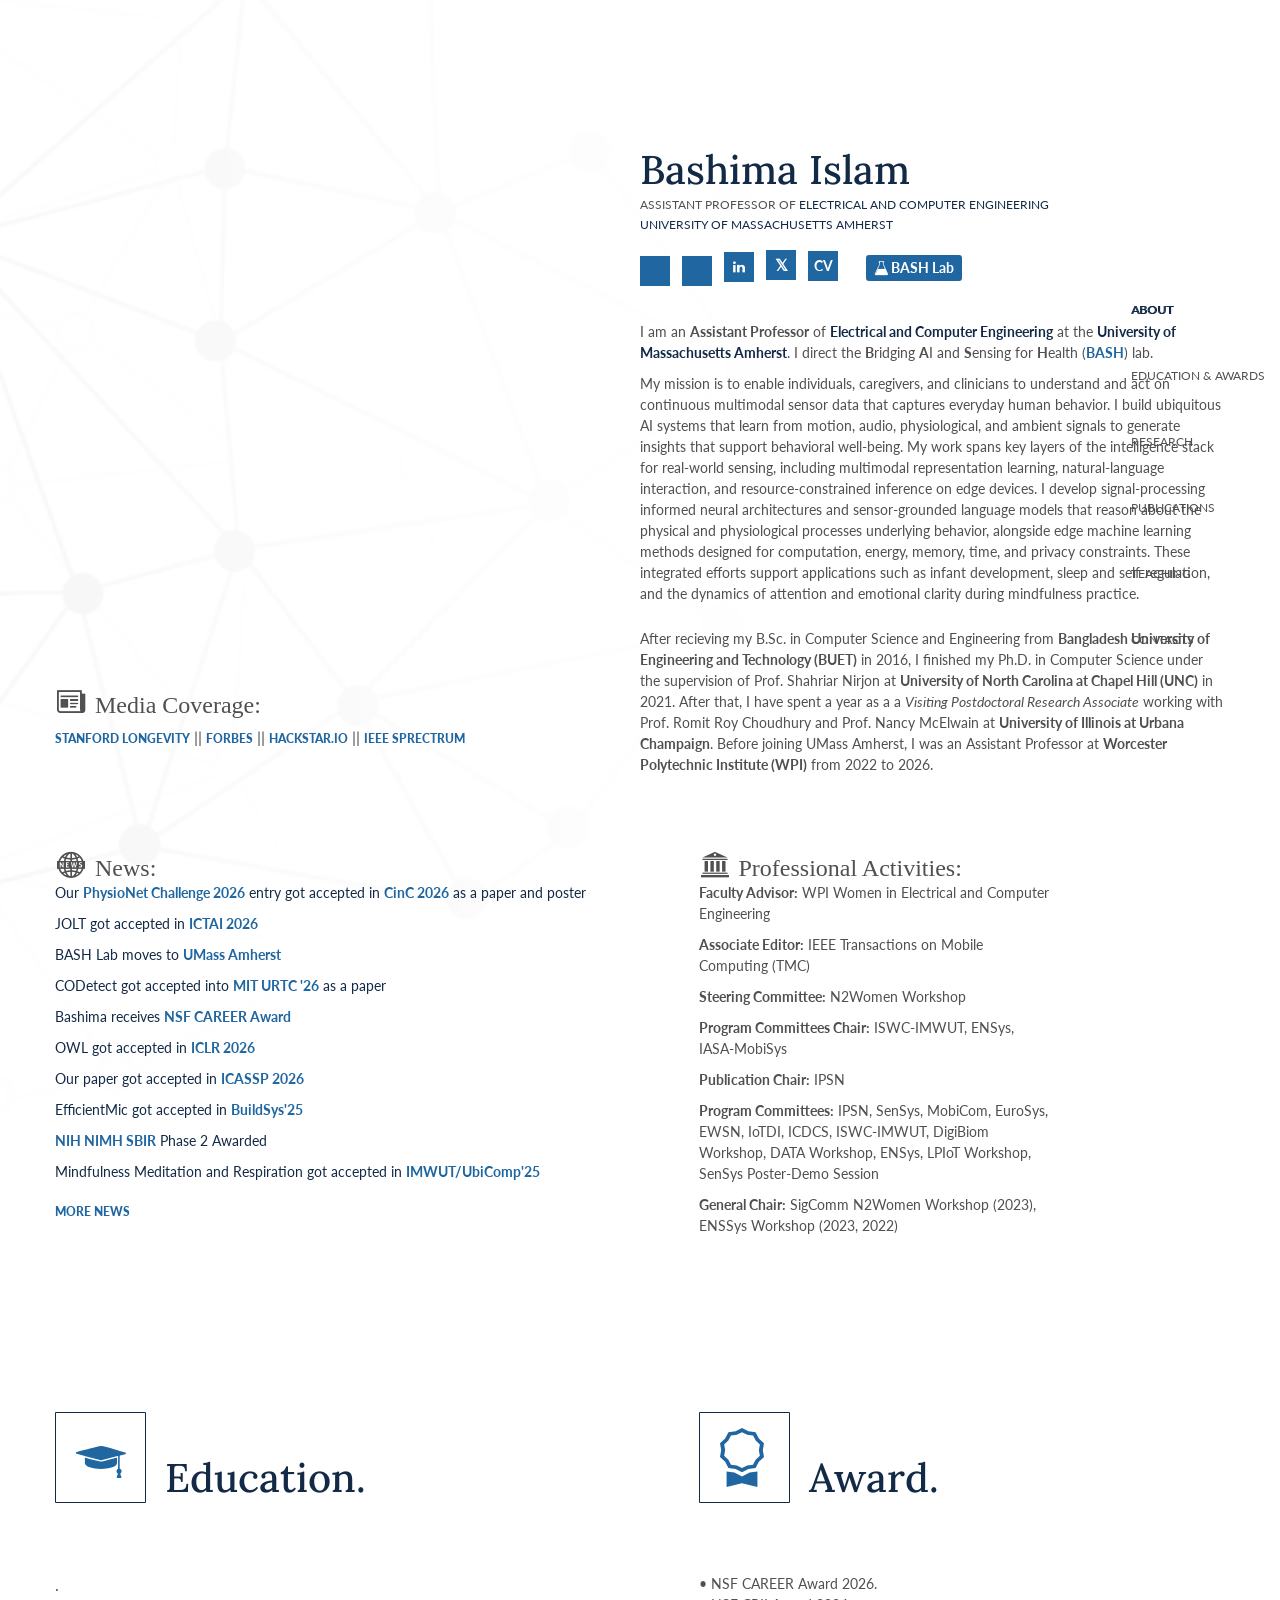
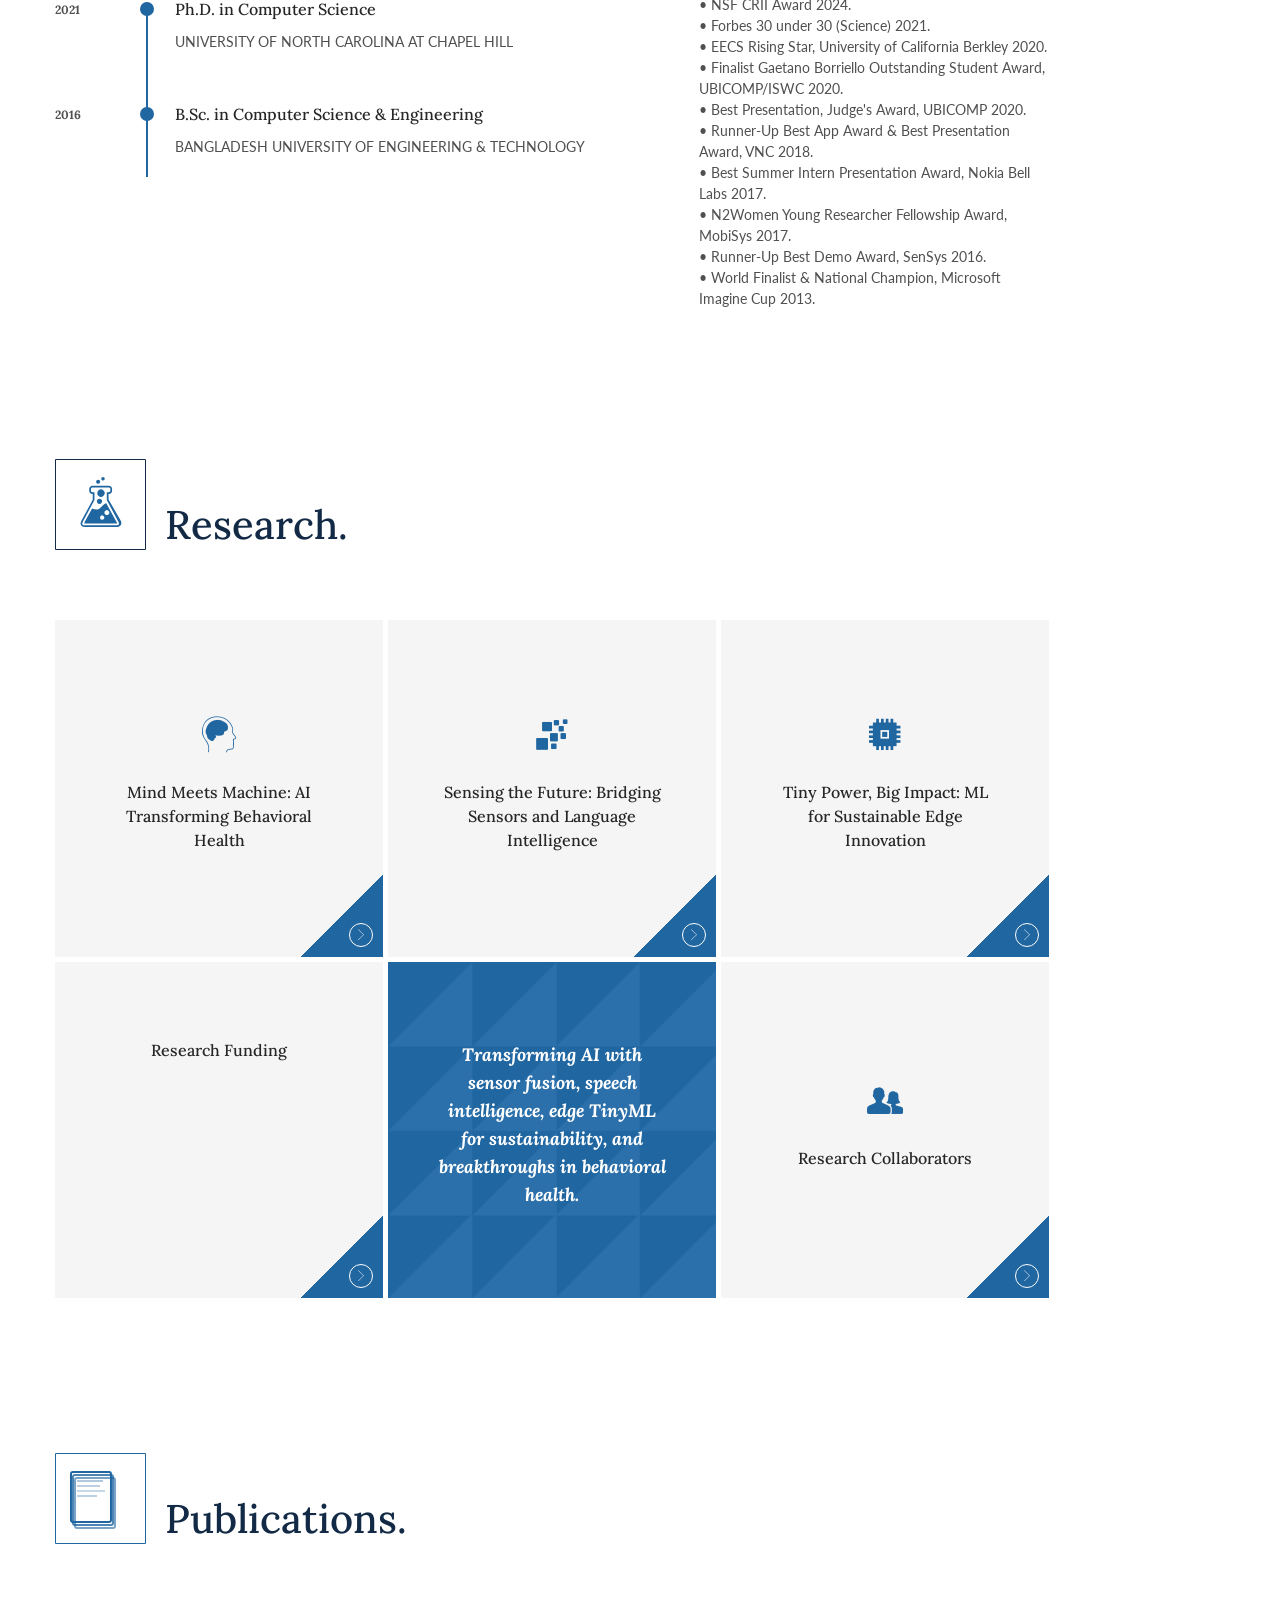
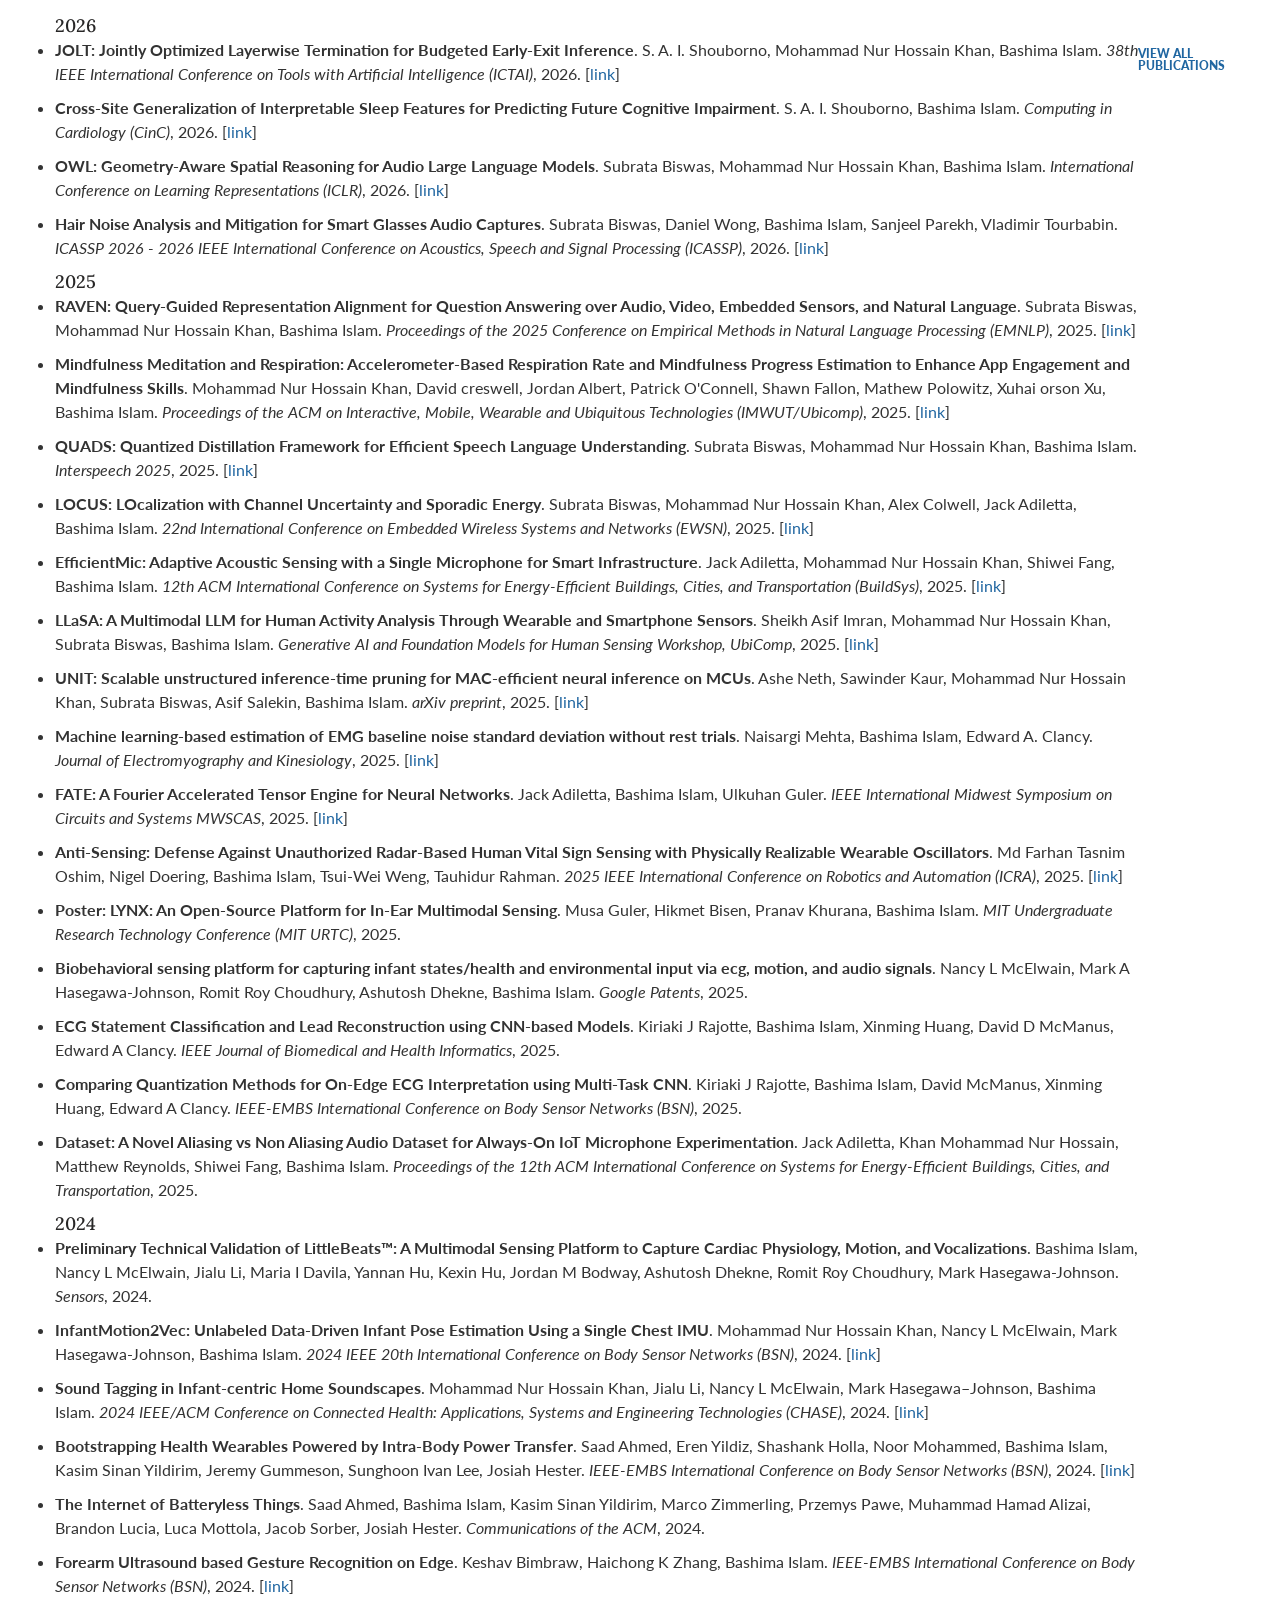
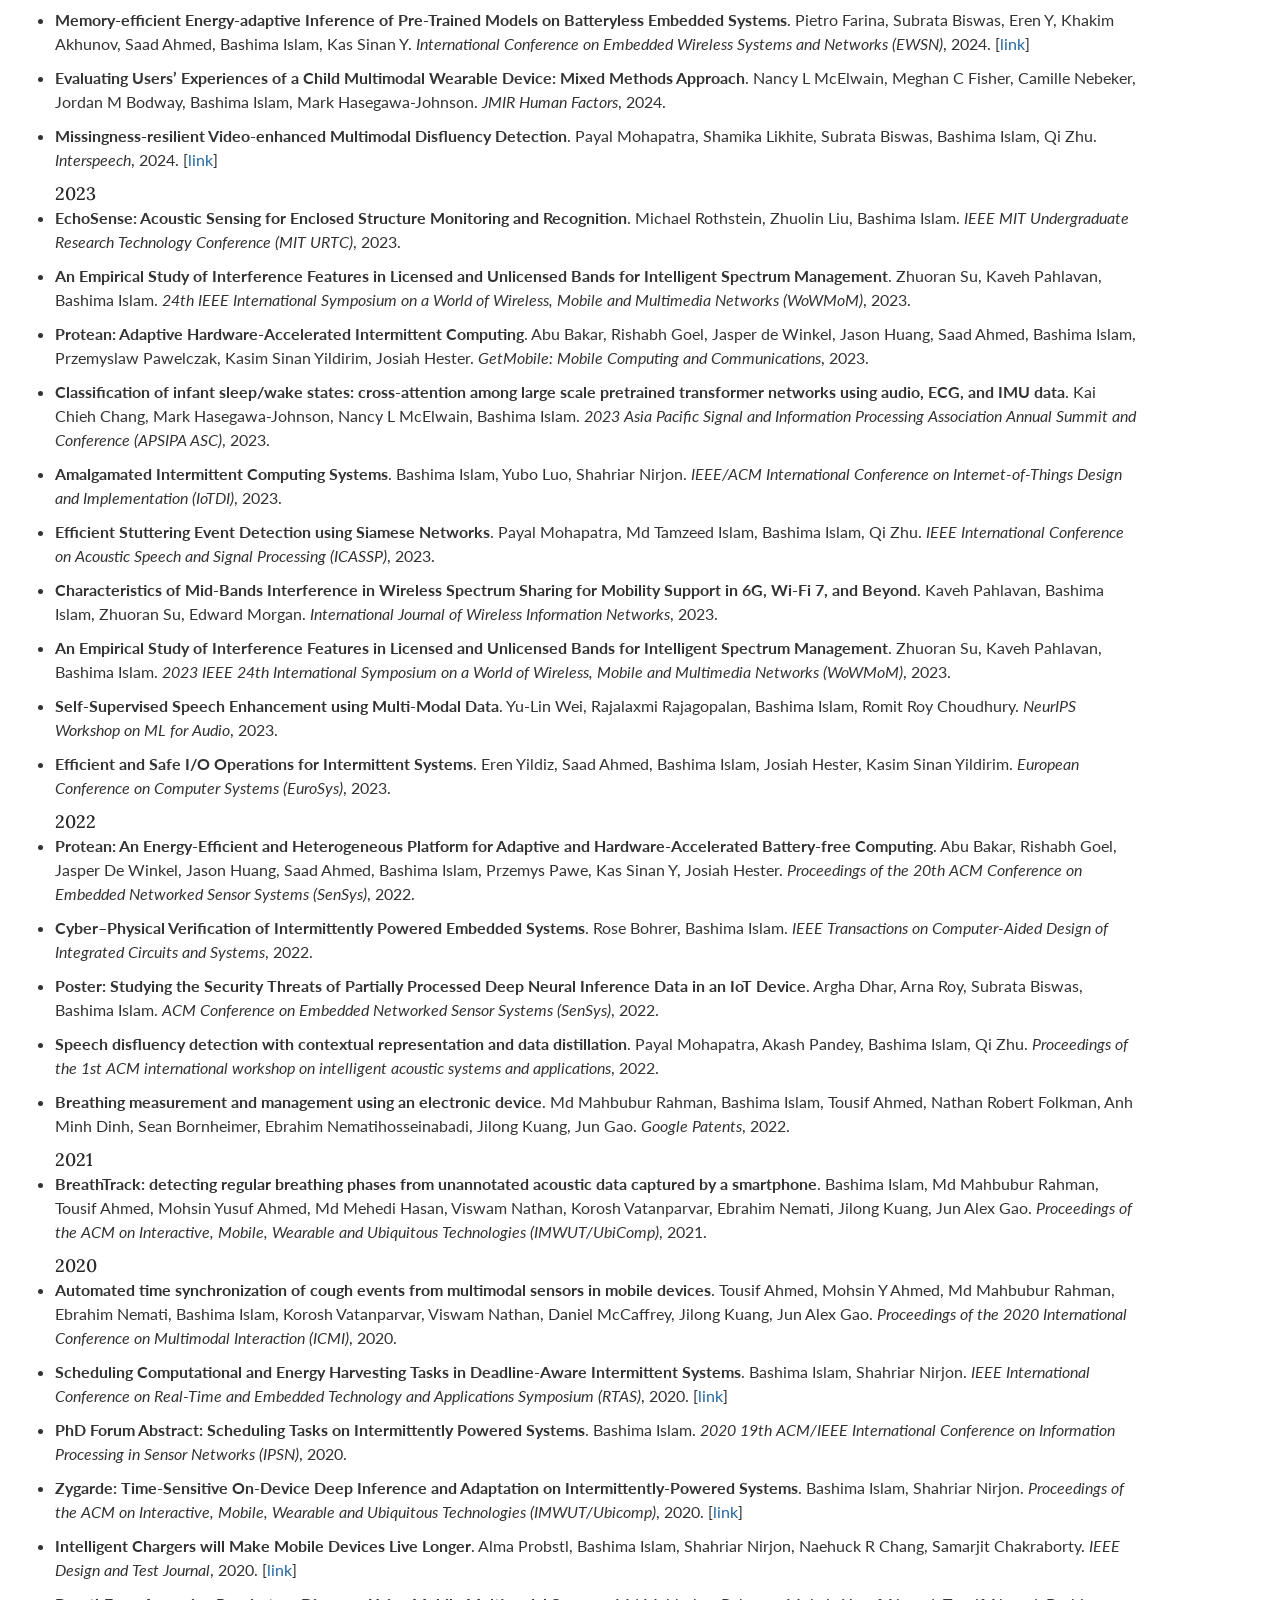
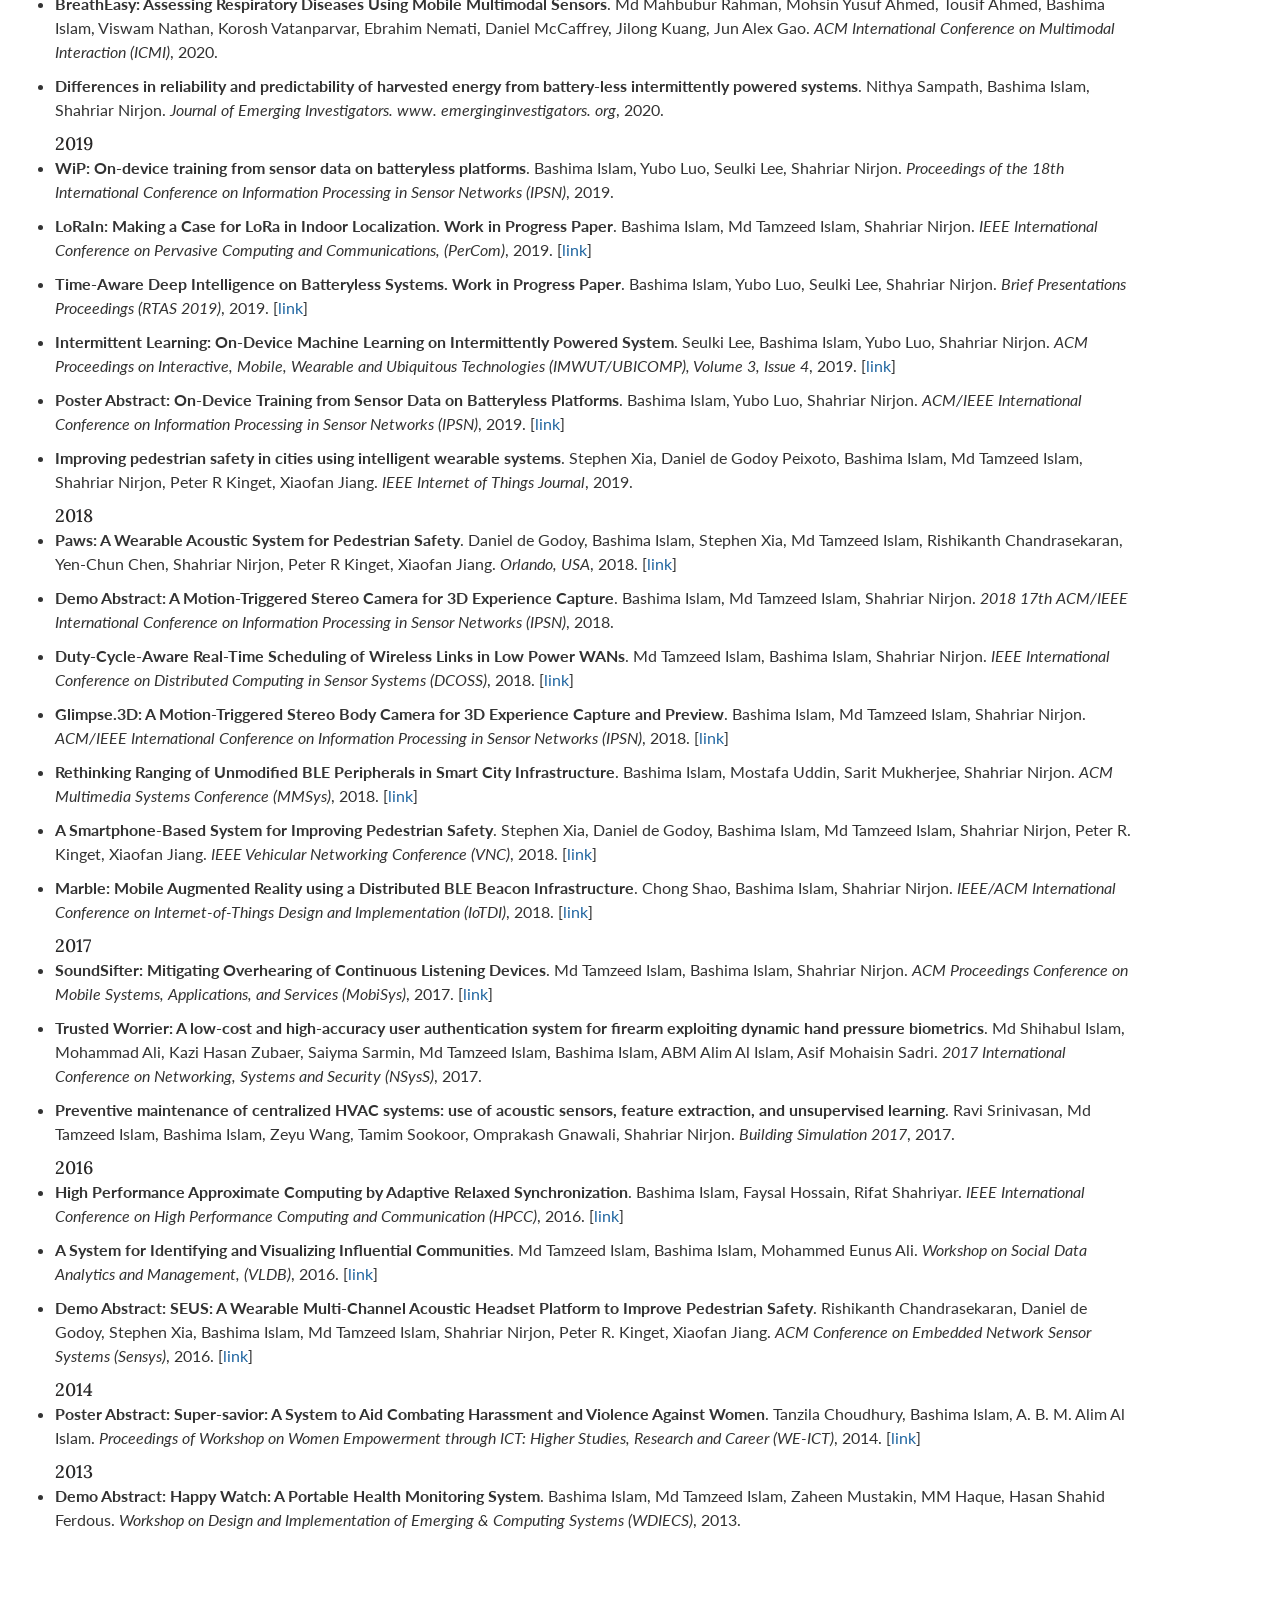
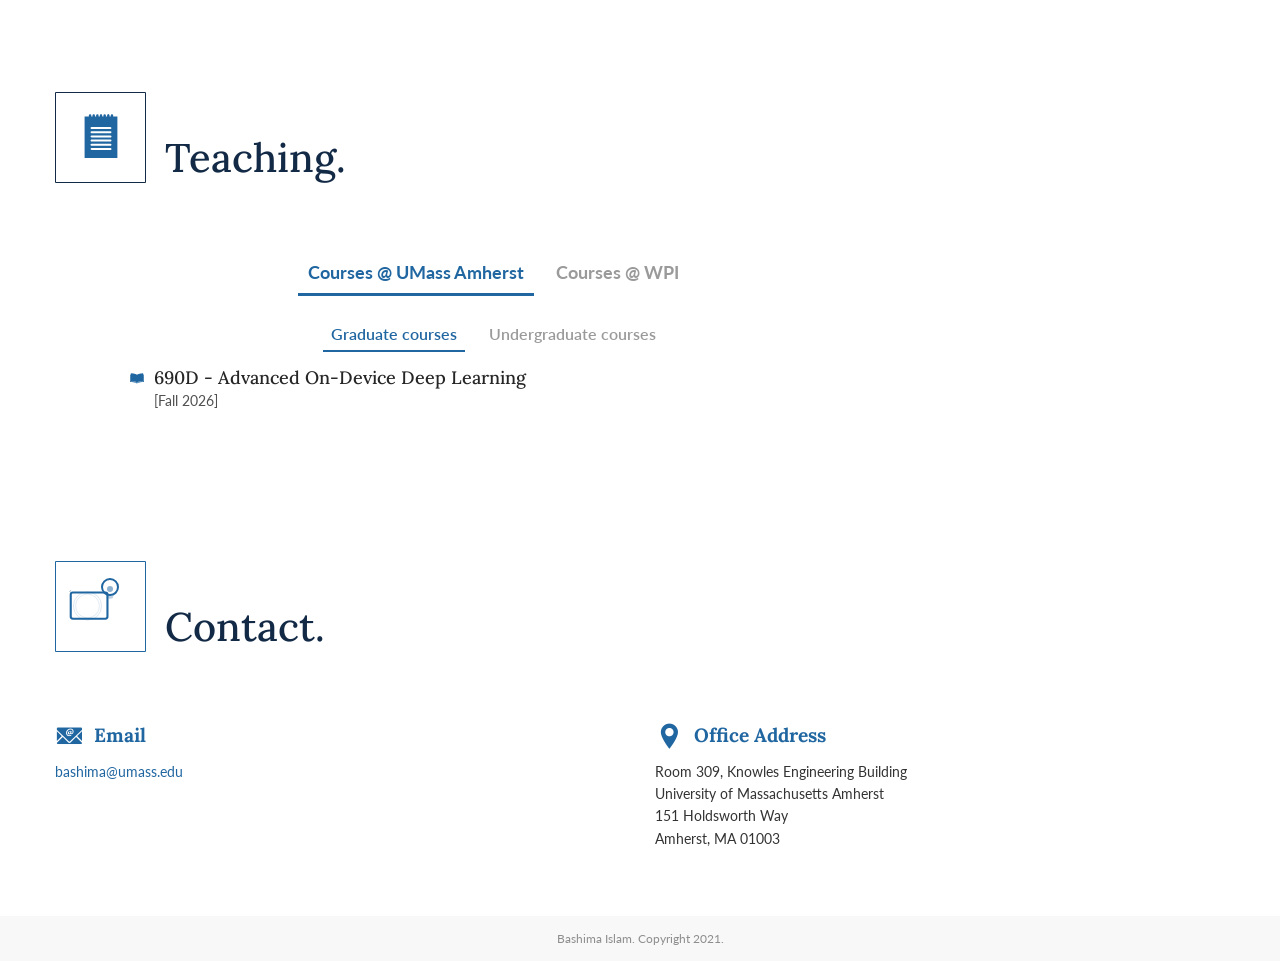
==== commit 8ca7848b: "Prerender personal site for LLMs/crawlers [prerender]" ====
--- a/index.html
+++ b/index.html
@@ -529,7 +529,7 @@
             </div>
             <div id="recent-news">
 <!--PRERENDER:news-->
-<a href="https://github.com/shouborno/physionet-challenge-2026" target="_blank"><p class="u-mb-10">Our <b style="color: #2066a1;">PhysioNet Challenge 2026</b> entry got accepted in <b style="color: #2066a1;">CinC 2026</b> as a paper and poster</p></a><a href="https://github.com/BASHLab/jolt-early-exit" target="_blank"><p class="u-mb-10">JOLT got accepted in <b style="color: #2066a1;">ICTAI 2026</b></p></a><a href="https://bashlab.github.io" target="_blank"><p class="u-mb-10">BASH Lab moves to <b style="color: #2066a1;">UMass Amherst</b></p></a><a href=""><p class="u-mb-10">CODetect got accepted into <b style="color: #2066a1;">MIT URTC '26</b> as a paper</p></a><a href="https://www.nsf.gov/awardsearch/show-award/?AWD_ID=2541781" target="_blank"><p class="u-mb-10">Prof. Bashima Islam receives <b style="color: #2066a1;">NSF CAREER Award</b></p></a><a href="https://bashlab.github.io/owl_project/" target="_blank"><p class="u-mb-10">OWL got accepted in <b style="color: #2066a1;">ICLR 2026</b></p></a><a href="https://users.wpi.edu/~sbiswas/assets/publications/26-icassp/ICASSP_26_HNM.pdf" target="_blank"><p class="u-mb-10">Our paper got accepted in <b style="color: #2066a1;">ICASSP 2026</b></p></a><a href="https://jta2021.wixsite.com/efficientmic" target="_blank"><p class="u-mb-10">EfficientMic got accepted in <b style="color: #2066a1;">BuildSys'25</b></p></a><a href="https://reporter.nih.gov/search/dA1rsefomUqAkWnzcMSysg/project-details/11393482" target="_blank"><p class="u-mb-10"><b style="color: #2066a1;">NIH NIMH SBIR</b> Phase 2 Awarded</p></a><a href="https://bashlab.github.io/meditite_project/" target="_blank"><p class="u-mb-10">Mindfulness Meditation and Respiration got accepted in <b style="color: #2066a1;">IMWUT/UbiComp'25</b></p></a>
+<a href="https://github.com/shouborno/physionet-challenge-2026" target="_blank"><p class="u-mb-10">Our <b style="color: #2066a1;">PhysioNet Challenge 2026</b> entry got accepted in <b style="color: #2066a1;">CinC 2026</b> as a paper and poster</p></a><a href="https://github.com/BASHLab/jolt-early-exit" target="_blank"><p class="u-mb-10">JOLT got accepted in <b style="color: #2066a1;">ICTAI 2026</b></p></a><a href="https://bashlab.github.io" target="_blank"><p class="u-mb-10">BASH Lab moves to <b style="color: #2066a1;">UMass Amherst</b></p></a><a href=""><p class="u-mb-10">CODetect got accepted into <b style="color: #2066a1;">MIT URTC '26</b> as a paper</p></a><a href="https://www.nsf.gov/awardsearch/show-award/?AWD_ID=2541781" target="_blank"><p class="u-mb-10">Bashima receives <b style="color: #2066a1;">NSF CAREER Award</b></p></a><a href="https://bashlab.github.io/owl_project/" target="_blank"><p class="u-mb-10">OWL got accepted in <b style="color: #2066a1;">ICLR 2026</b></p></a><a href="https://users.wpi.edu/~sbiswas/assets/publications/26-icassp/ICASSP_26_HNM.pdf" target="_blank"><p class="u-mb-10">Our paper got accepted in <b style="color: #2066a1;">ICASSP 2026</b></p></a><a href="https://jta2021.wixsite.com/efficientmic" target="_blank"><p class="u-mb-10">EfficientMic got accepted in <b style="color: #2066a1;">BuildSys'25</b></p></a><a href="https://reporter.nih.gov/search/dA1rsefomUqAkWnzcMSysg/project-details/11393482" target="_blank"><p class="u-mb-10"><b style="color: #2066a1;">NIH NIMH SBIR</b> Phase 2 Awarded</p></a><a href="https://bashlab.github.io/meditite_project/" target="_blank"><p class="u-mb-10">Mindfulness Meditation and Respiration got accepted in <b style="color: #2066a1;">IMWUT/UbiComp'25</b></p></a>
 <!--/PRERENDER:news-->
               <!-- Recent news items will be populated here -->
             </div>
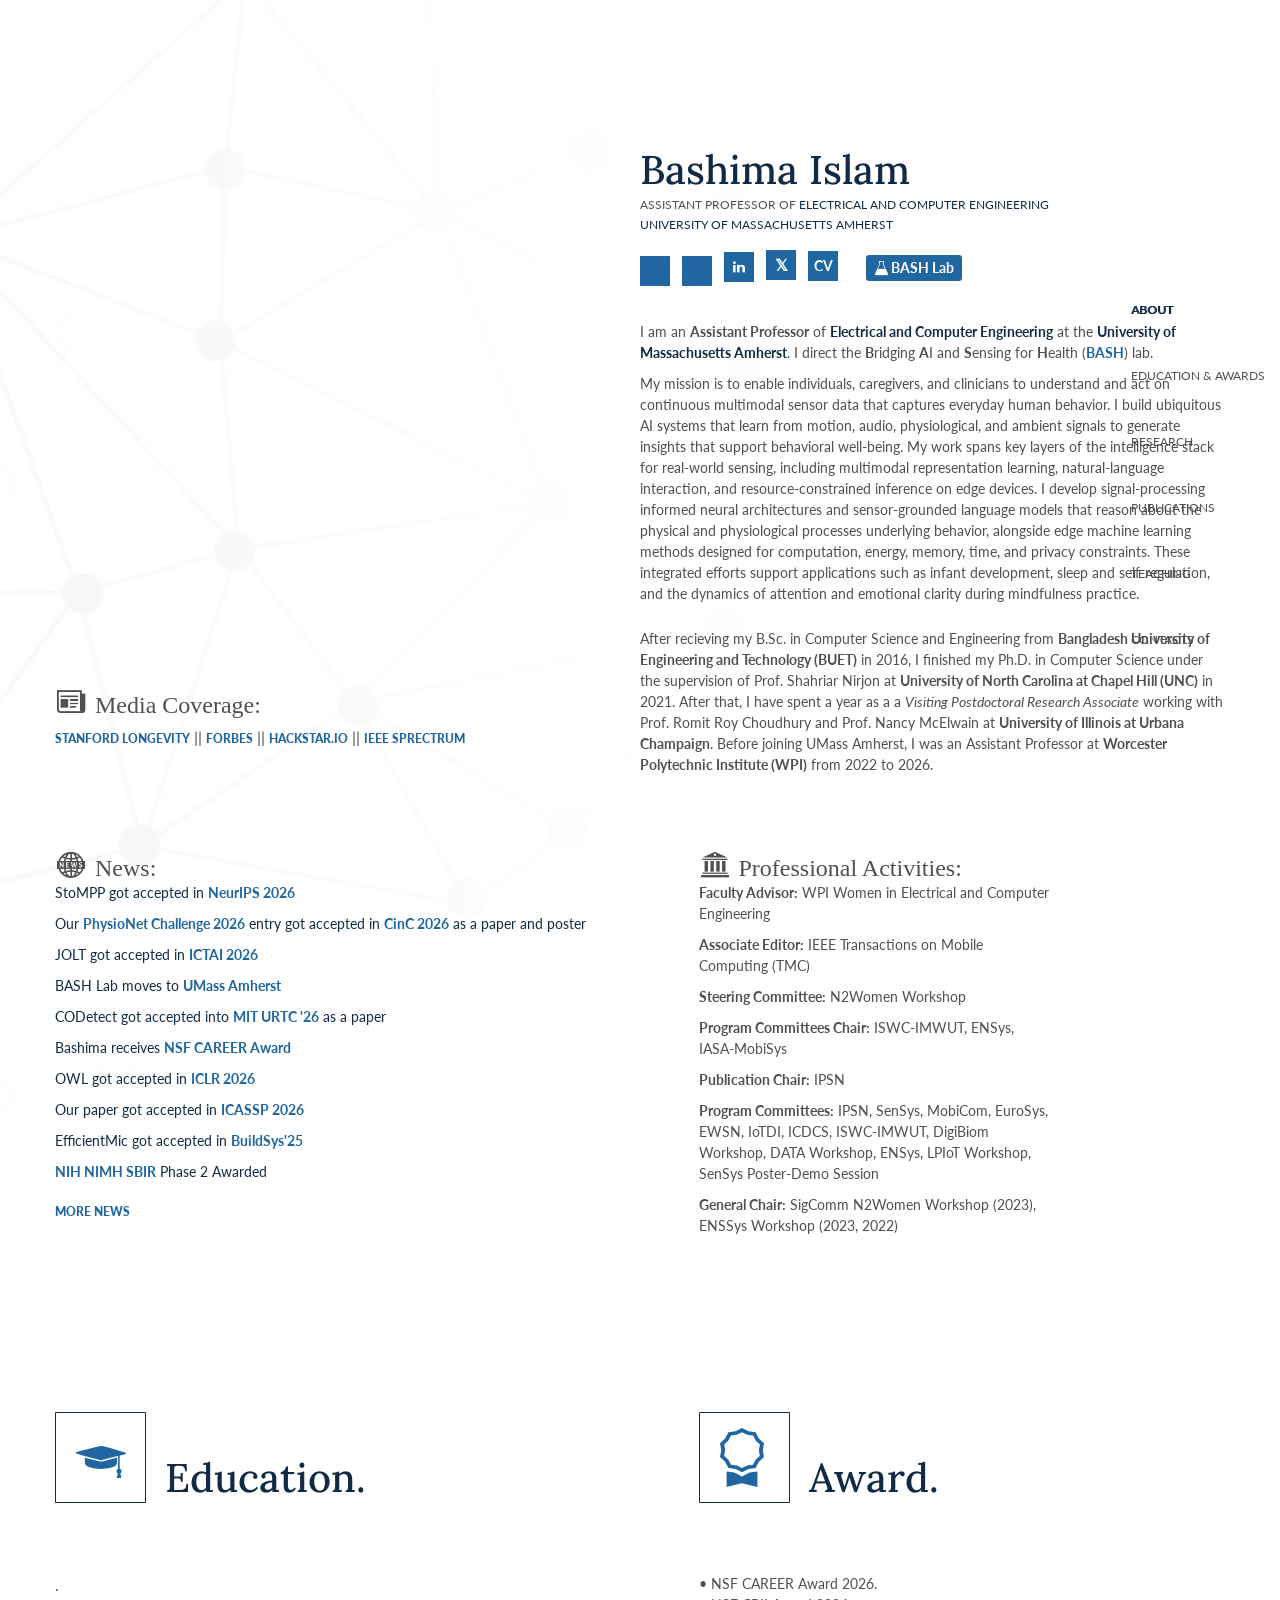
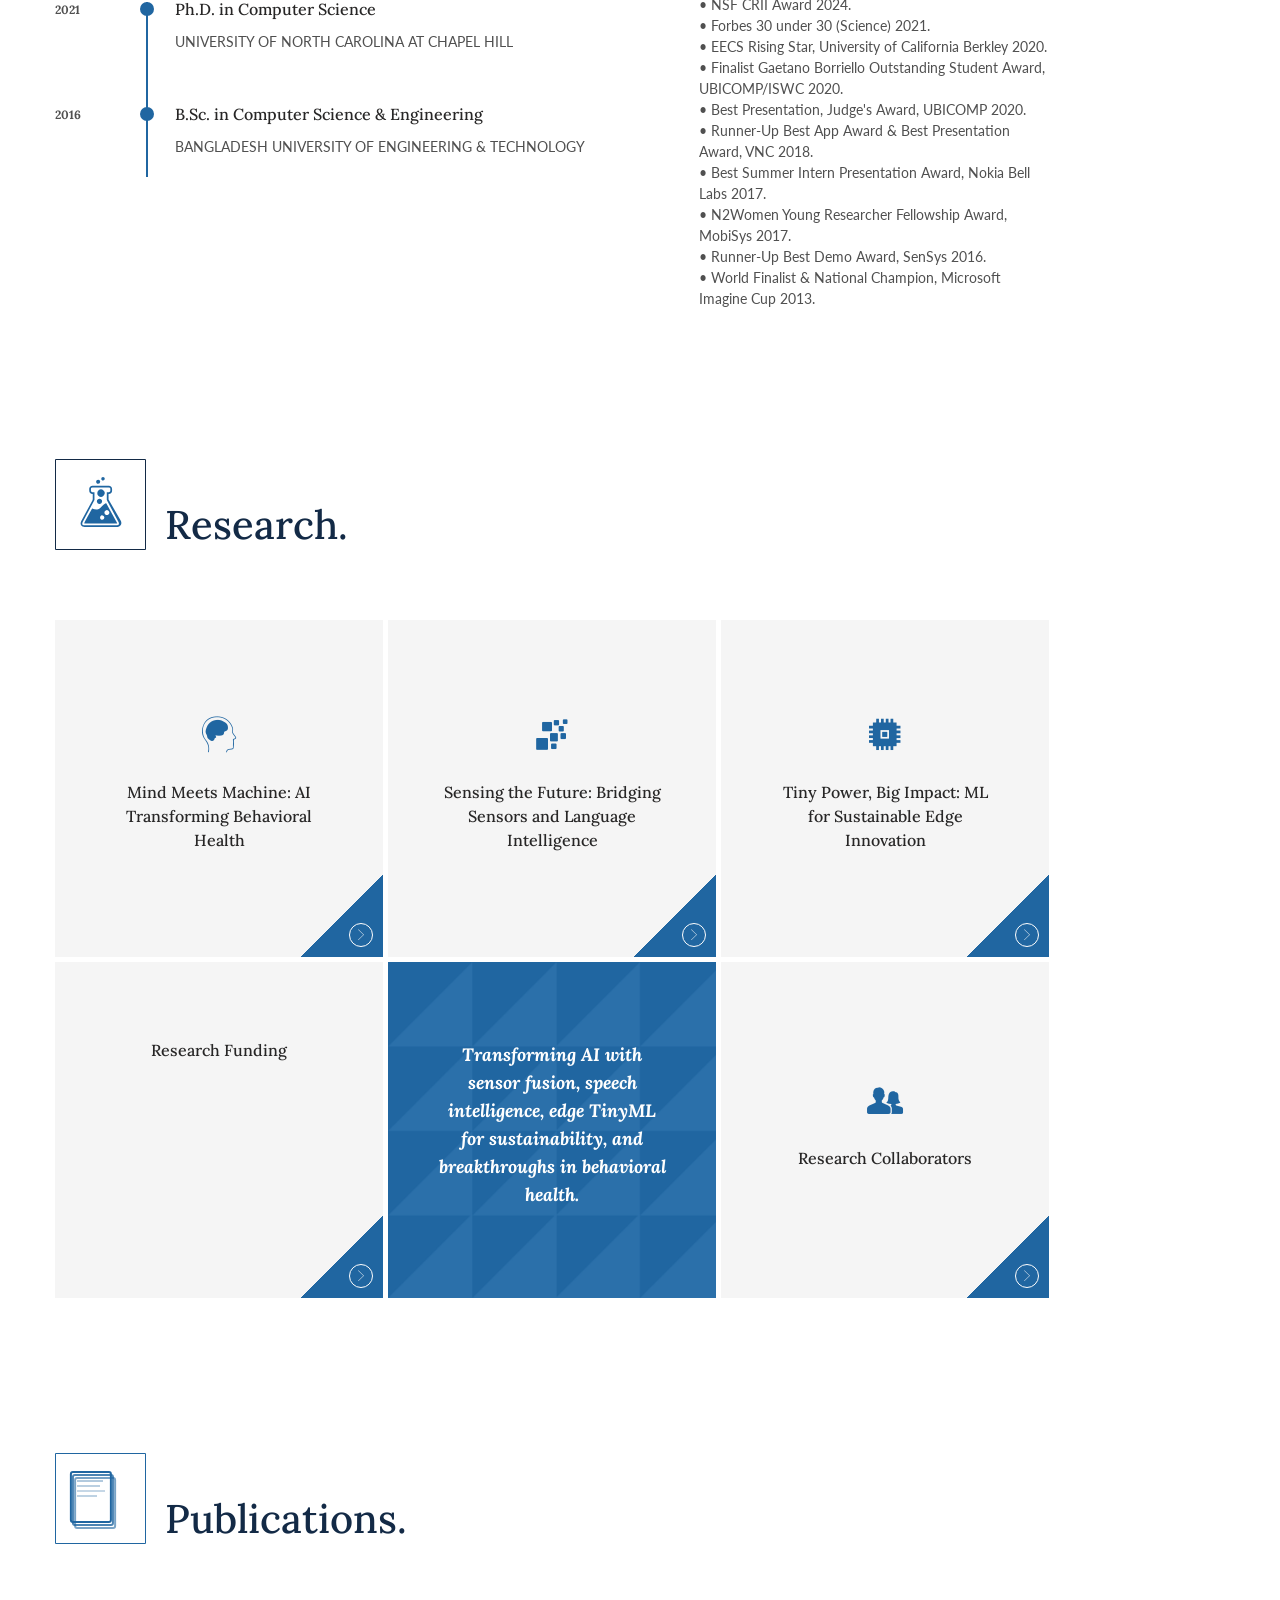
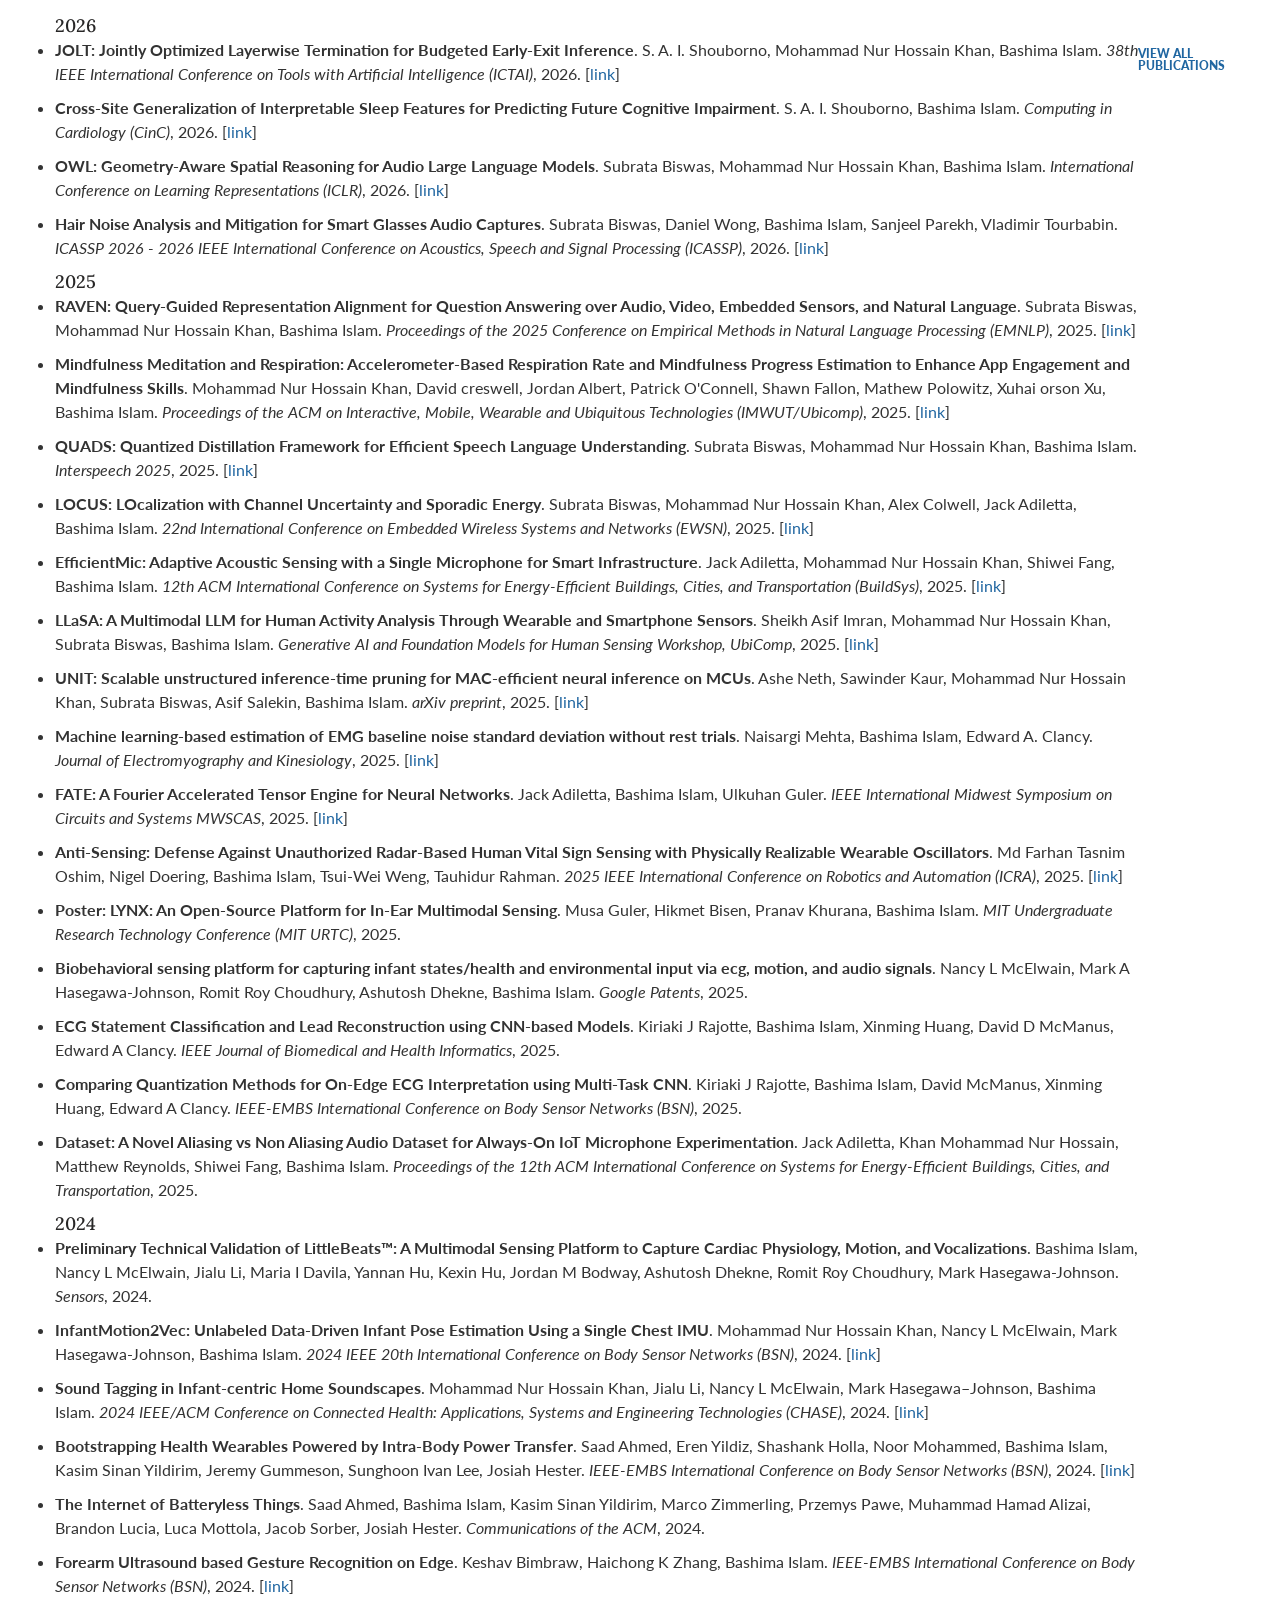
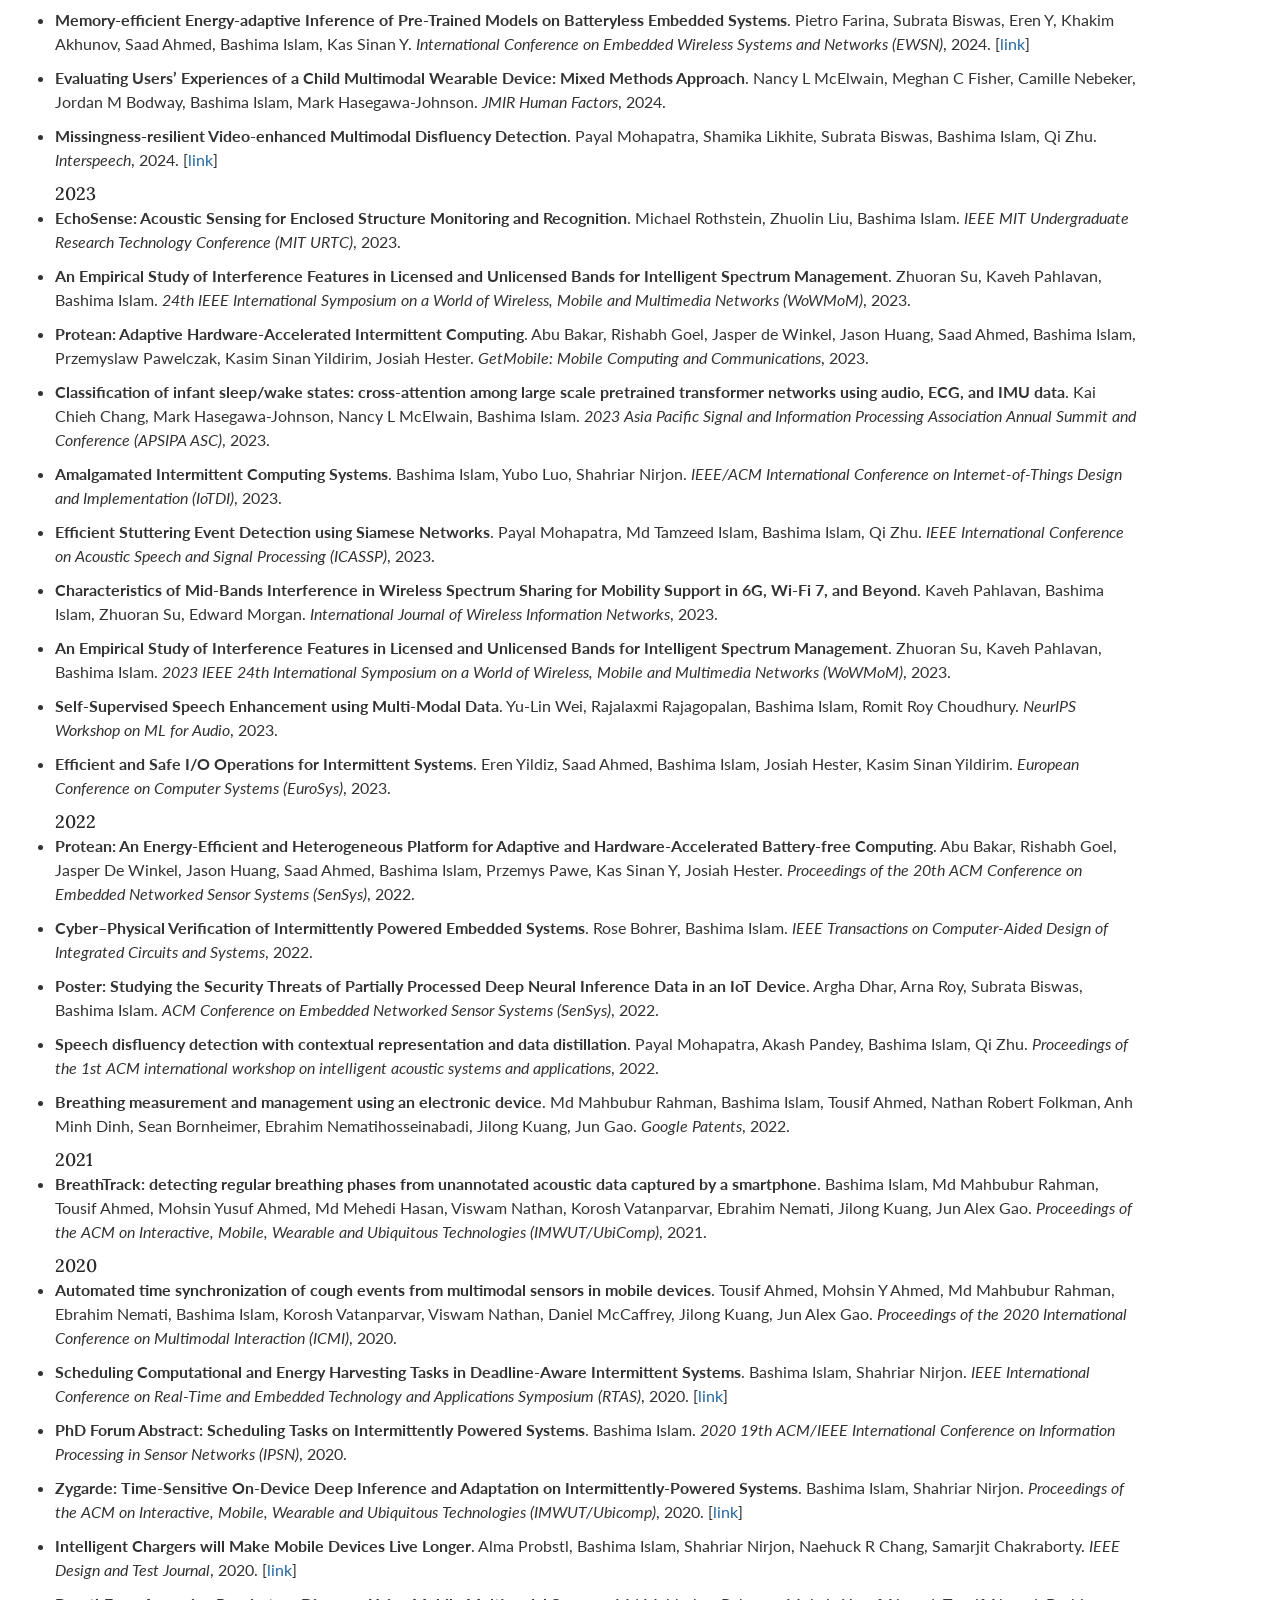
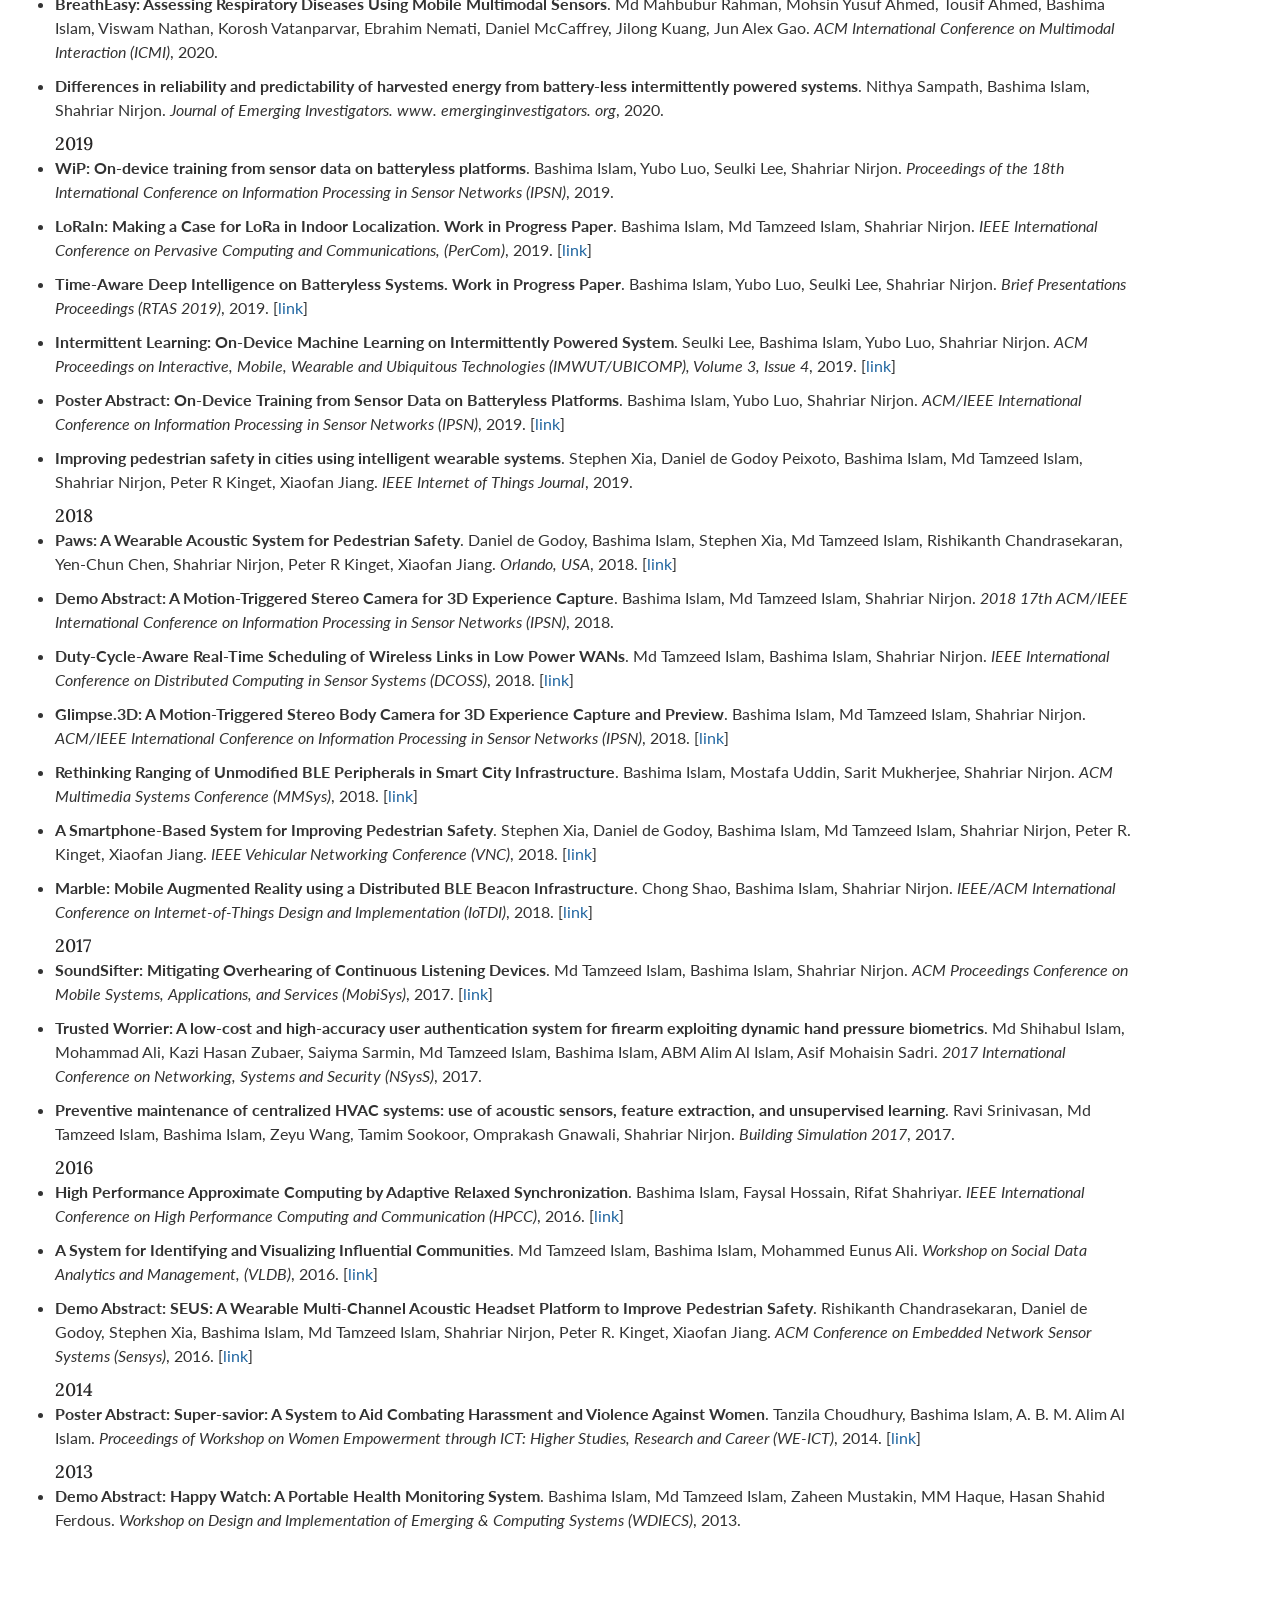
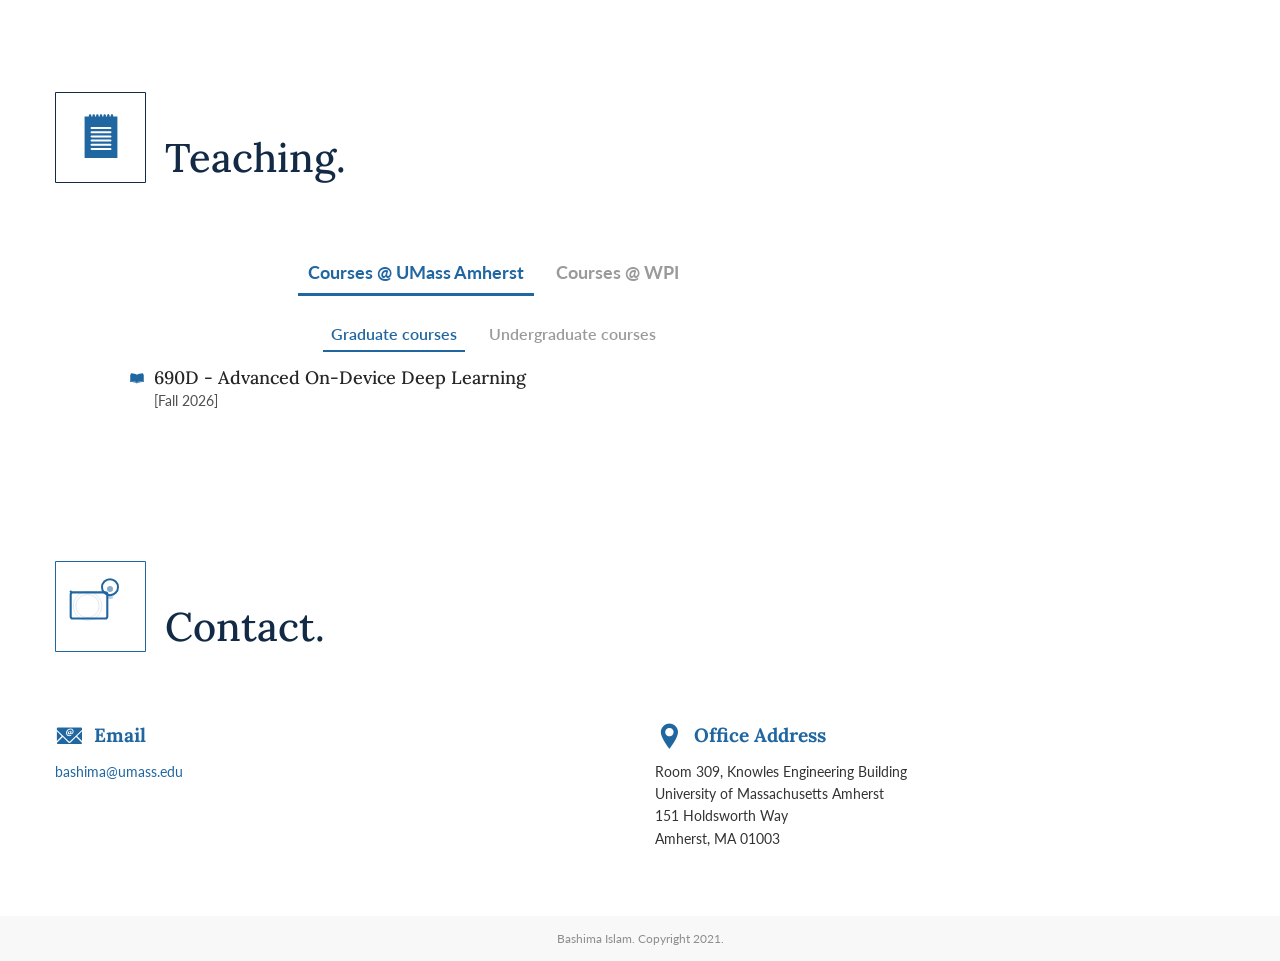
==== commit f509582f: "Prerender personal site for LLMs/crawlers [prerender]" ====
--- a/index.html
+++ b/index.html
@@ -529,7 +529,7 @@
             </div>
             <div id="recent-news">
 <!--PRERENDER:news-->
-<a href="https://github.com/shouborno/physionet-challenge-2026" target="_blank"><p class="u-mb-10">Our <b style="color: #2066a1;">PhysioNet Challenge 2026</b> entry got accepted in <b style="color: #2066a1;">CinC 2026</b> as a paper and poster</p></a><a href="https://github.com/BASHLab/jolt-early-exit" target="_blank"><p class="u-mb-10">JOLT got accepted in <b style="color: #2066a1;">ICTAI 2026</b></p></a><a href="https://bashlab.github.io" target="_blank"><p class="u-mb-10">BASH Lab moves to <b style="color: #2066a1;">UMass Amherst</b></p></a><a href=""><p class="u-mb-10">CODetect got accepted into <b style="color: #2066a1;">MIT URTC '26</b> as a paper</p></a><a href="https://www.nsf.gov/awardsearch/show-award/?AWD_ID=2541781" target="_blank"><p class="u-mb-10">Bashima receives <b style="color: #2066a1;">NSF CAREER Award</b></p></a><a href="https://bashlab.github.io/owl_project/" target="_blank"><p class="u-mb-10">OWL got accepted in <b style="color: #2066a1;">ICLR 2026</b></p></a><a href="https://users.wpi.edu/~sbiswas/assets/publications/26-icassp/ICASSP_26_HNM.pdf" target="_blank"><p class="u-mb-10">Our paper got accepted in <b style="color: #2066a1;">ICASSP 2026</b></p></a><a href="https://jta2021.wixsite.com/efficientmic" target="_blank"><p class="u-mb-10">EfficientMic got accepted in <b style="color: #2066a1;">BuildSys'25</b></p></a><a href="https://reporter.nih.gov/search/dA1rsefomUqAkWnzcMSysg/project-details/11393482" target="_blank"><p class="u-mb-10"><b style="color: #2066a1;">NIH NIMH SBIR</b> Phase 2 Awarded</p></a><a href="https://bashlab.github.io/meditite_project/" target="_blank"><p class="u-mb-10">Mindfulness Meditation and Respiration got accepted in <b style="color: #2066a1;">IMWUT/UbiComp'25</b></p></a>
+<a href="https://arxiv.org/abs/2606.27759" target="_blank"><p class="u-mb-10">StoMPP got accepted in <b style="color: #2066a1;">NeurIPS 2026</b></p></a><a href="https://github.com/shouborno/physionet-challenge-2026" target="_blank"><p class="u-mb-10">Our <b style="color: #2066a1;">PhysioNet Challenge 2026</b> entry got accepted in <b style="color: #2066a1;">CinC 2026</b> as a paper and poster</p></a><a href="https://github.com/BASHLab/jolt-early-exit" target="_blank"><p class="u-mb-10">JOLT got accepted in <b style="color: #2066a1;">ICTAI 2026</b></p></a><a href="https://bashlab.github.io" target="_blank"><p class="u-mb-10">BASH Lab moves to <b style="color: #2066a1;">UMass Amherst</b></p></a><a href=""><p class="u-mb-10">CODetect got accepted into <b style="color: #2066a1;">MIT URTC '26</b> as a paper</p></a><a href="https://www.nsf.gov/awardsearch/show-award/?AWD_ID=2541781" target="_blank"><p class="u-mb-10">Bashima receives <b style="color: #2066a1;">NSF CAREER Award</b></p></a><a href="https://bashlab.github.io/owl_project/" target="_blank"><p class="u-mb-10">OWL got accepted in <b style="color: #2066a1;">ICLR 2026</b></p></a><a href="https://users.wpi.edu/~sbiswas/assets/publications/26-icassp/ICASSP_26_HNM.pdf" target="_blank"><p class="u-mb-10">Our paper got accepted in <b style="color: #2066a1;">ICASSP 2026</b></p></a><a href="https://jta2021.wixsite.com/efficientmic" target="_blank"><p class="u-mb-10">EfficientMic got accepted in <b style="color: #2066a1;">BuildSys'25</b></p></a><a href="https://reporter.nih.gov/search/dA1rsefomUqAkWnzcMSysg/project-details/11393482" target="_blank"><p class="u-mb-10"><b style="color: #2066a1;">NIH NIMH SBIR</b> Phase 2 Awarded</p></a>
 <!--/PRERENDER:news-->
               <!-- Recent news items will be populated here -->
             </div>
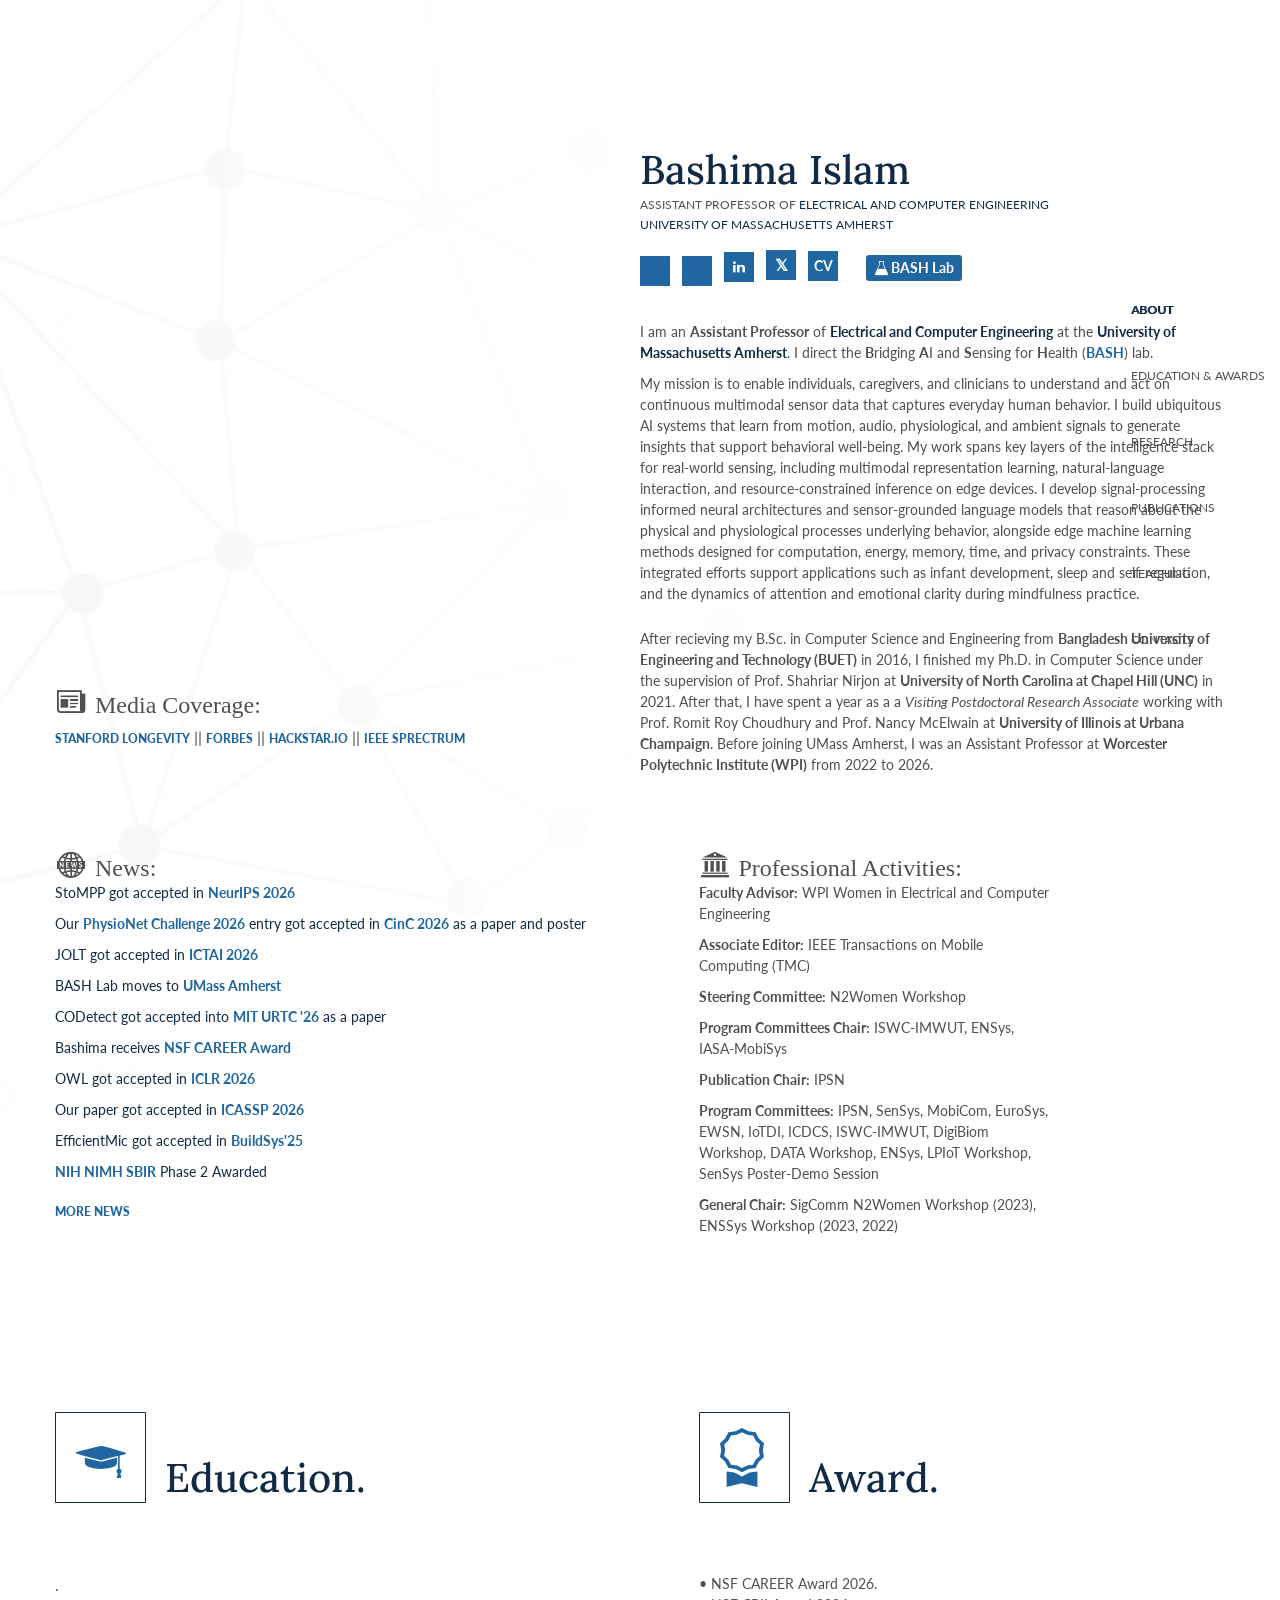
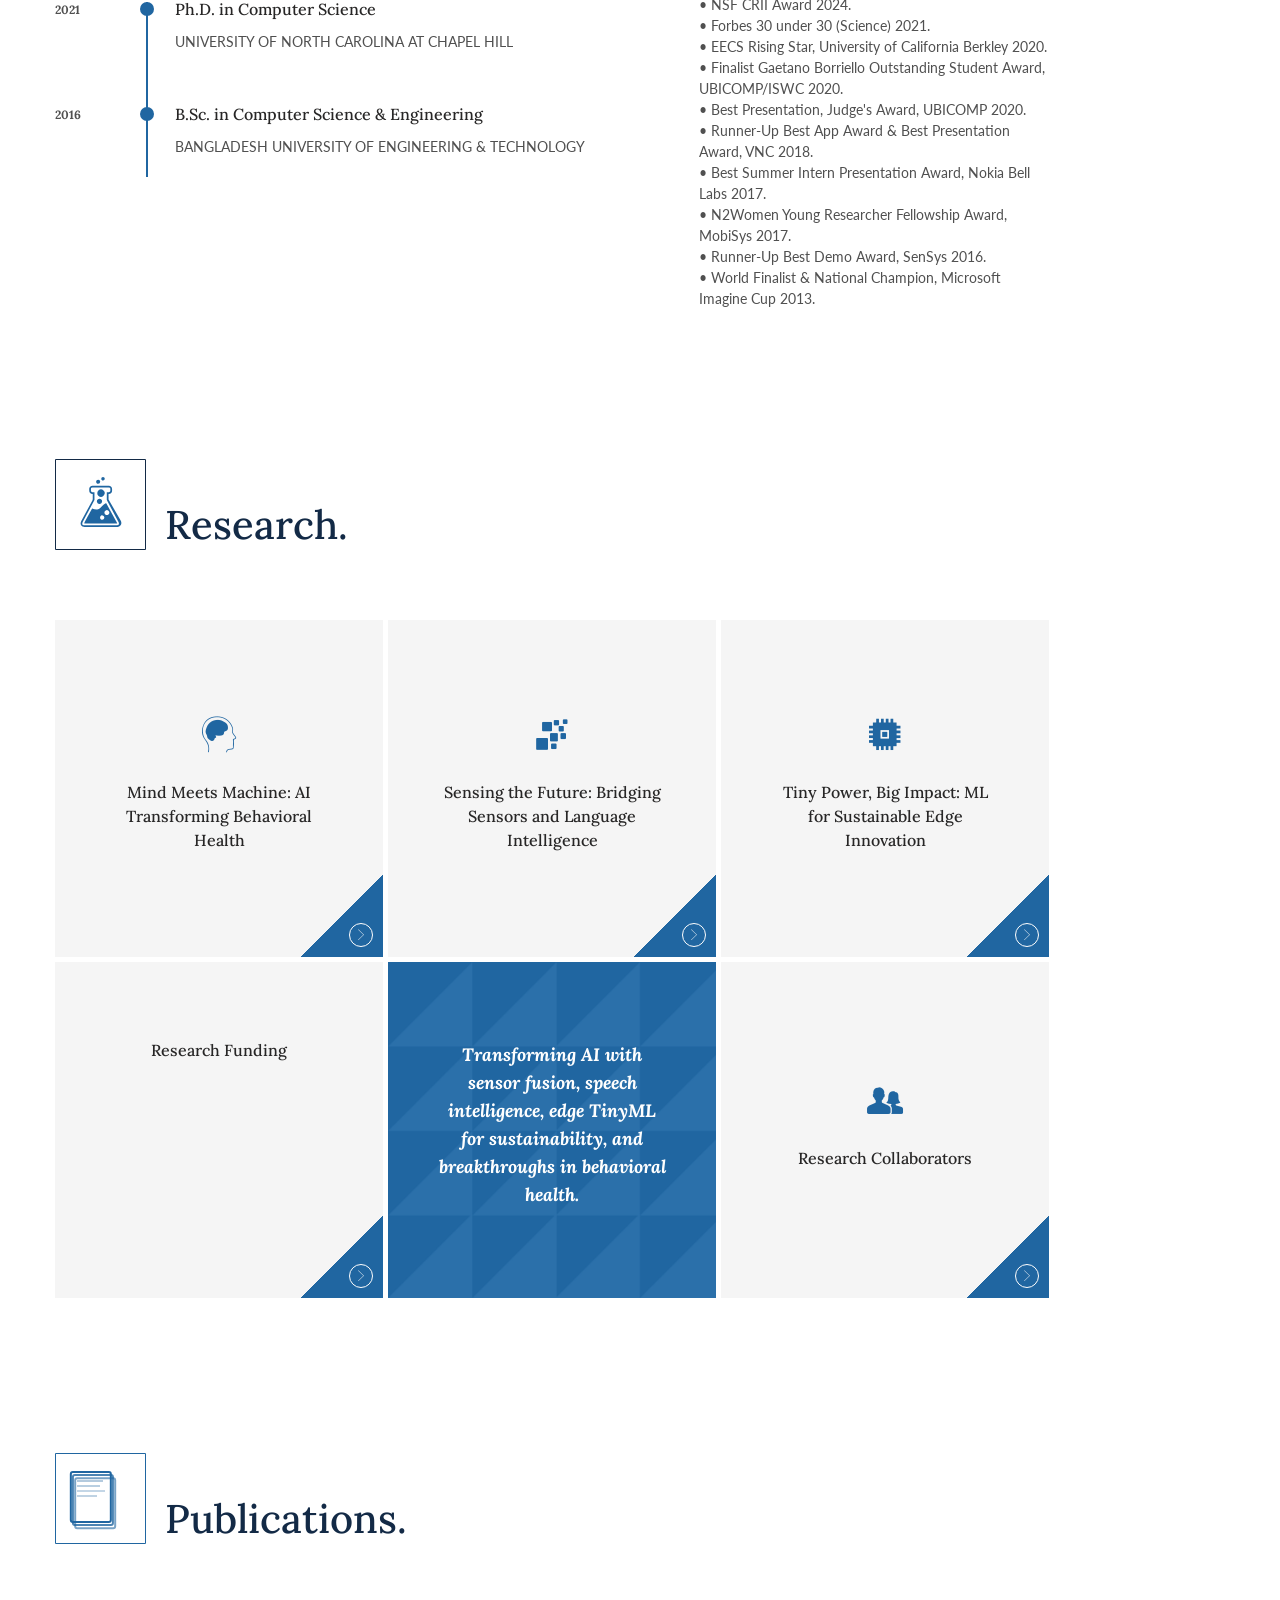
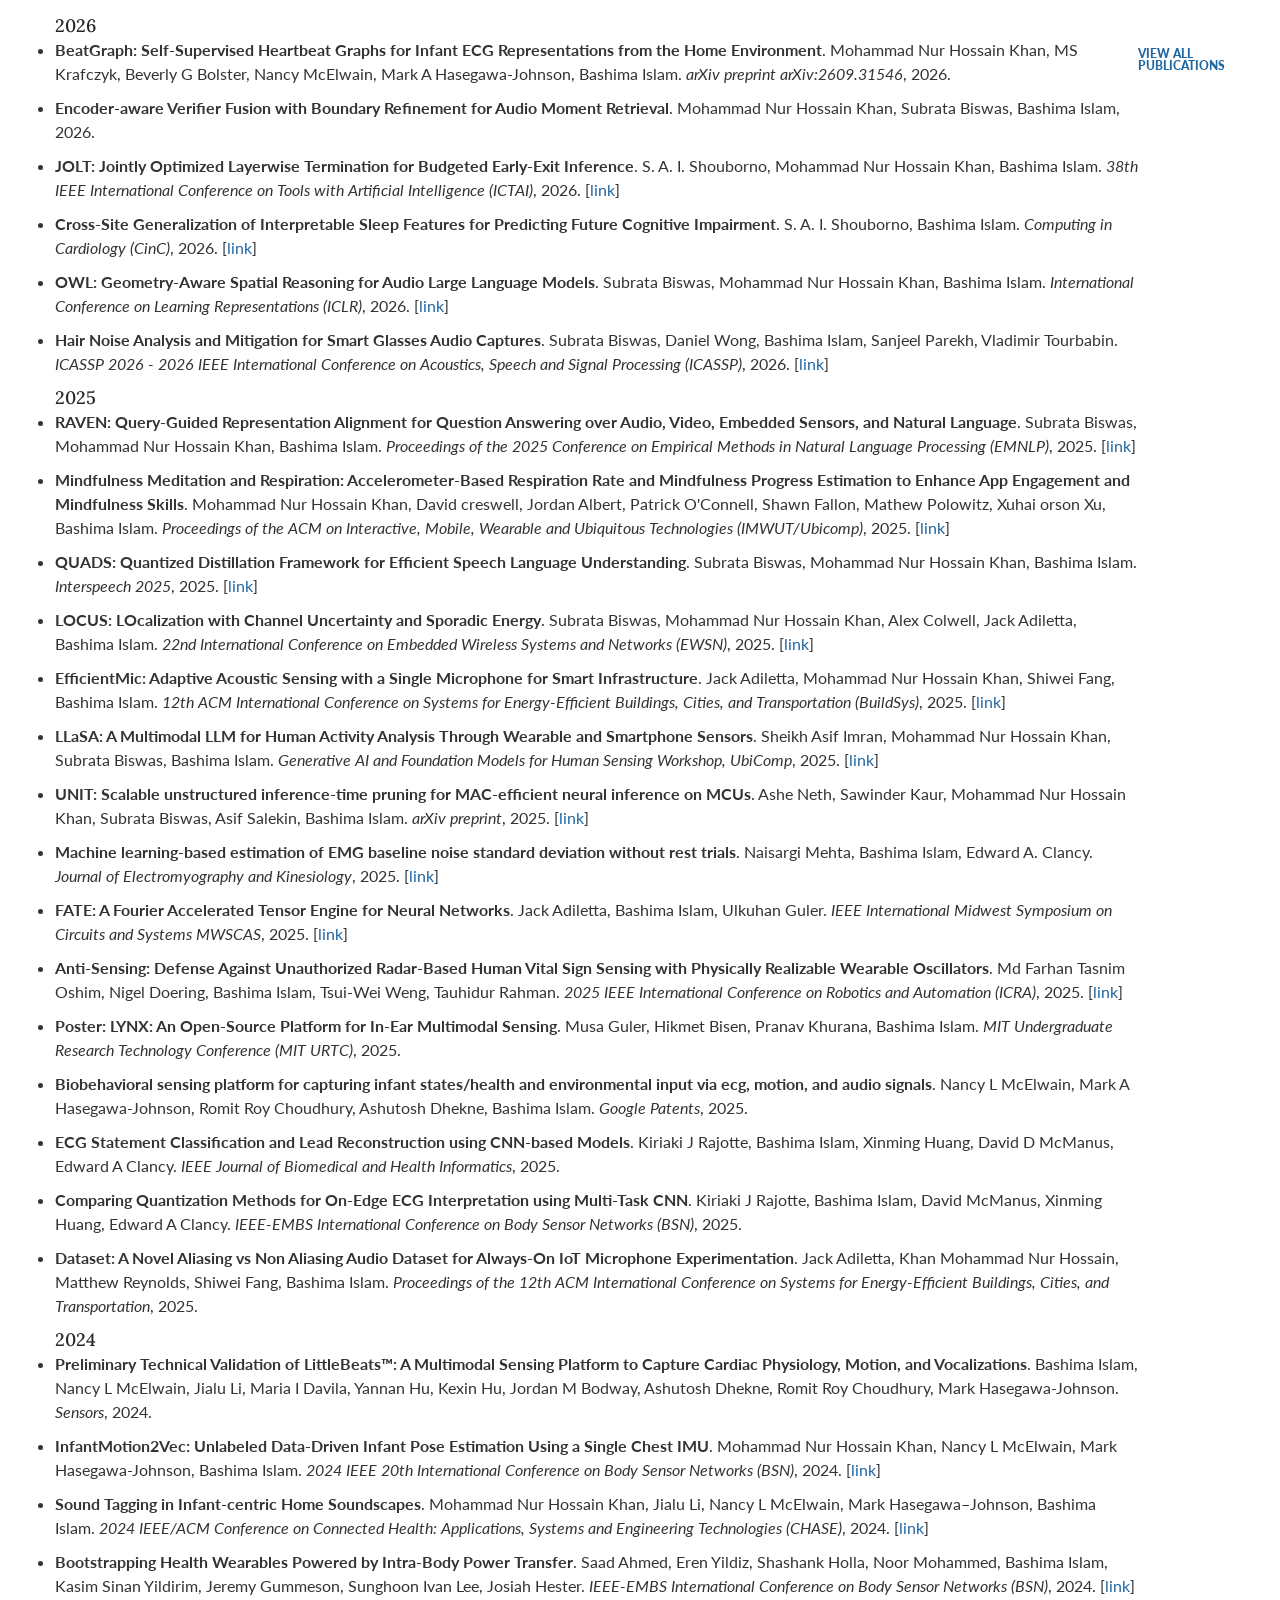
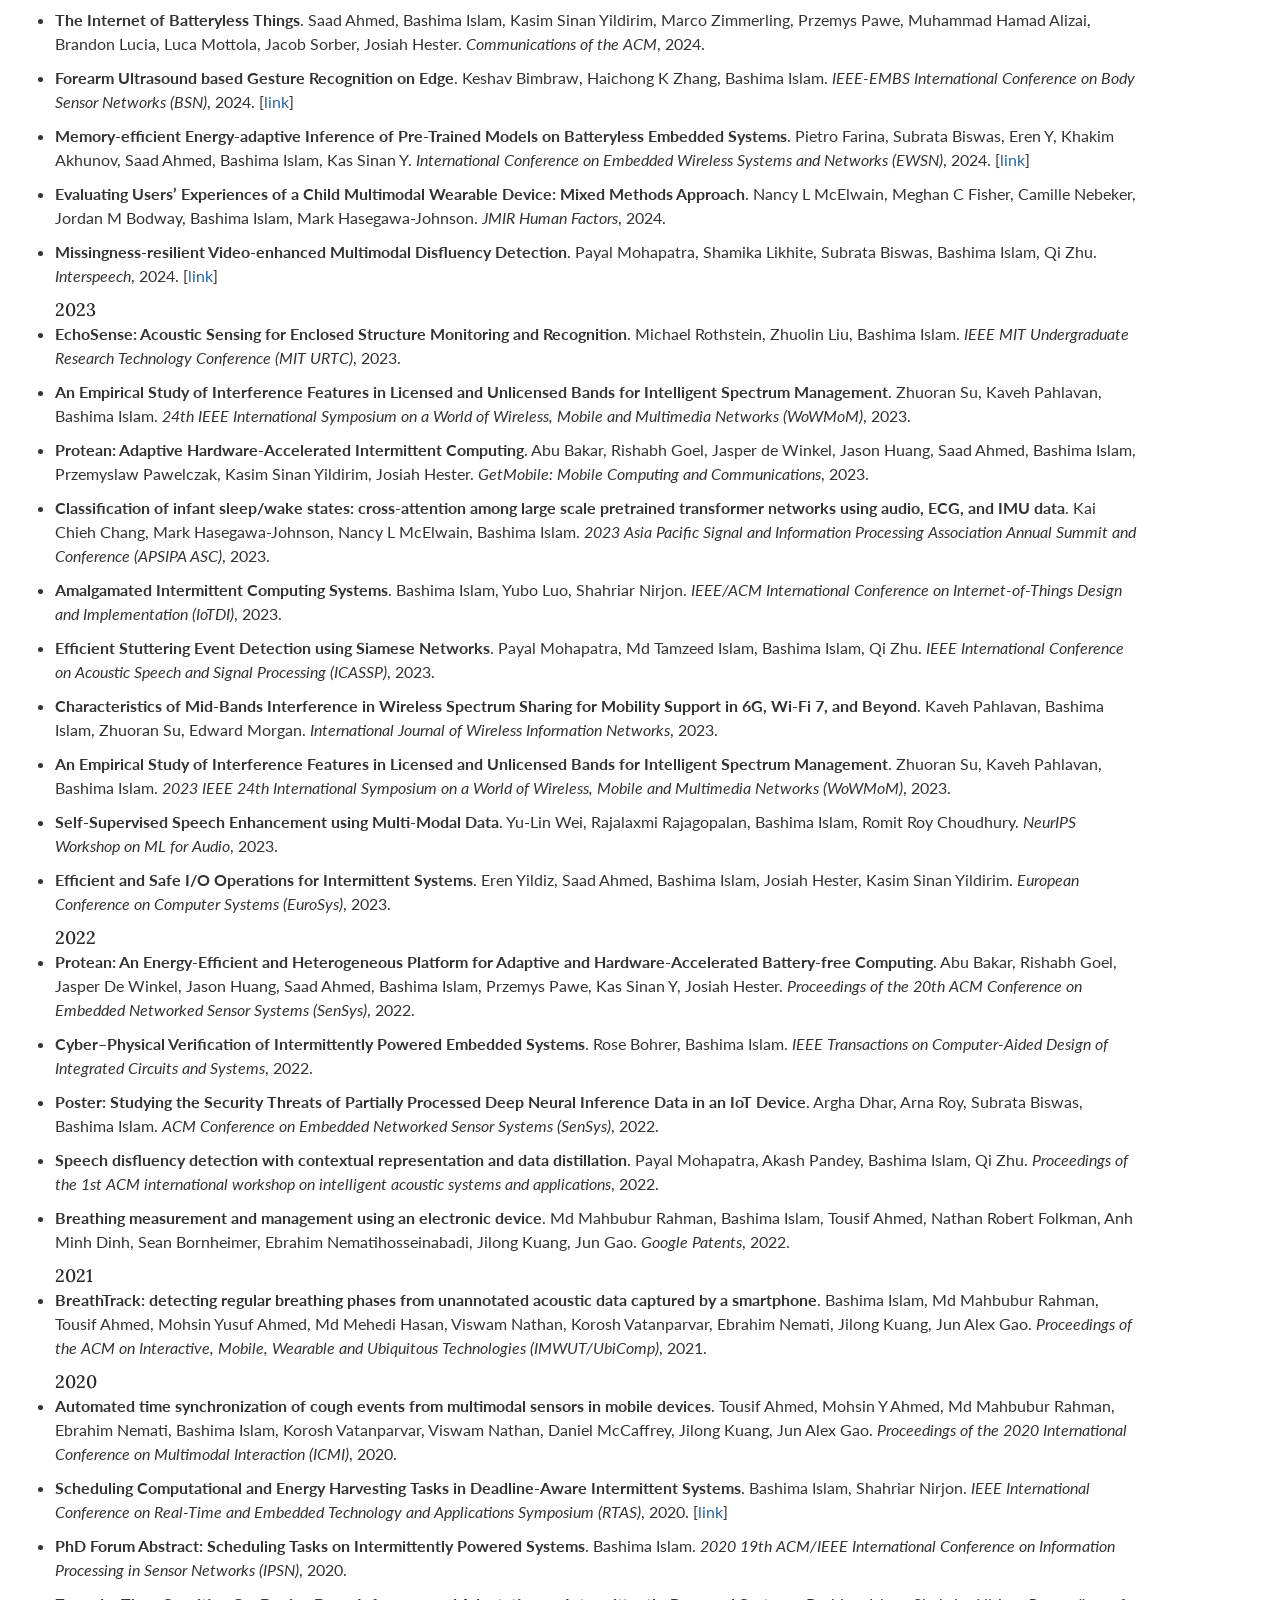
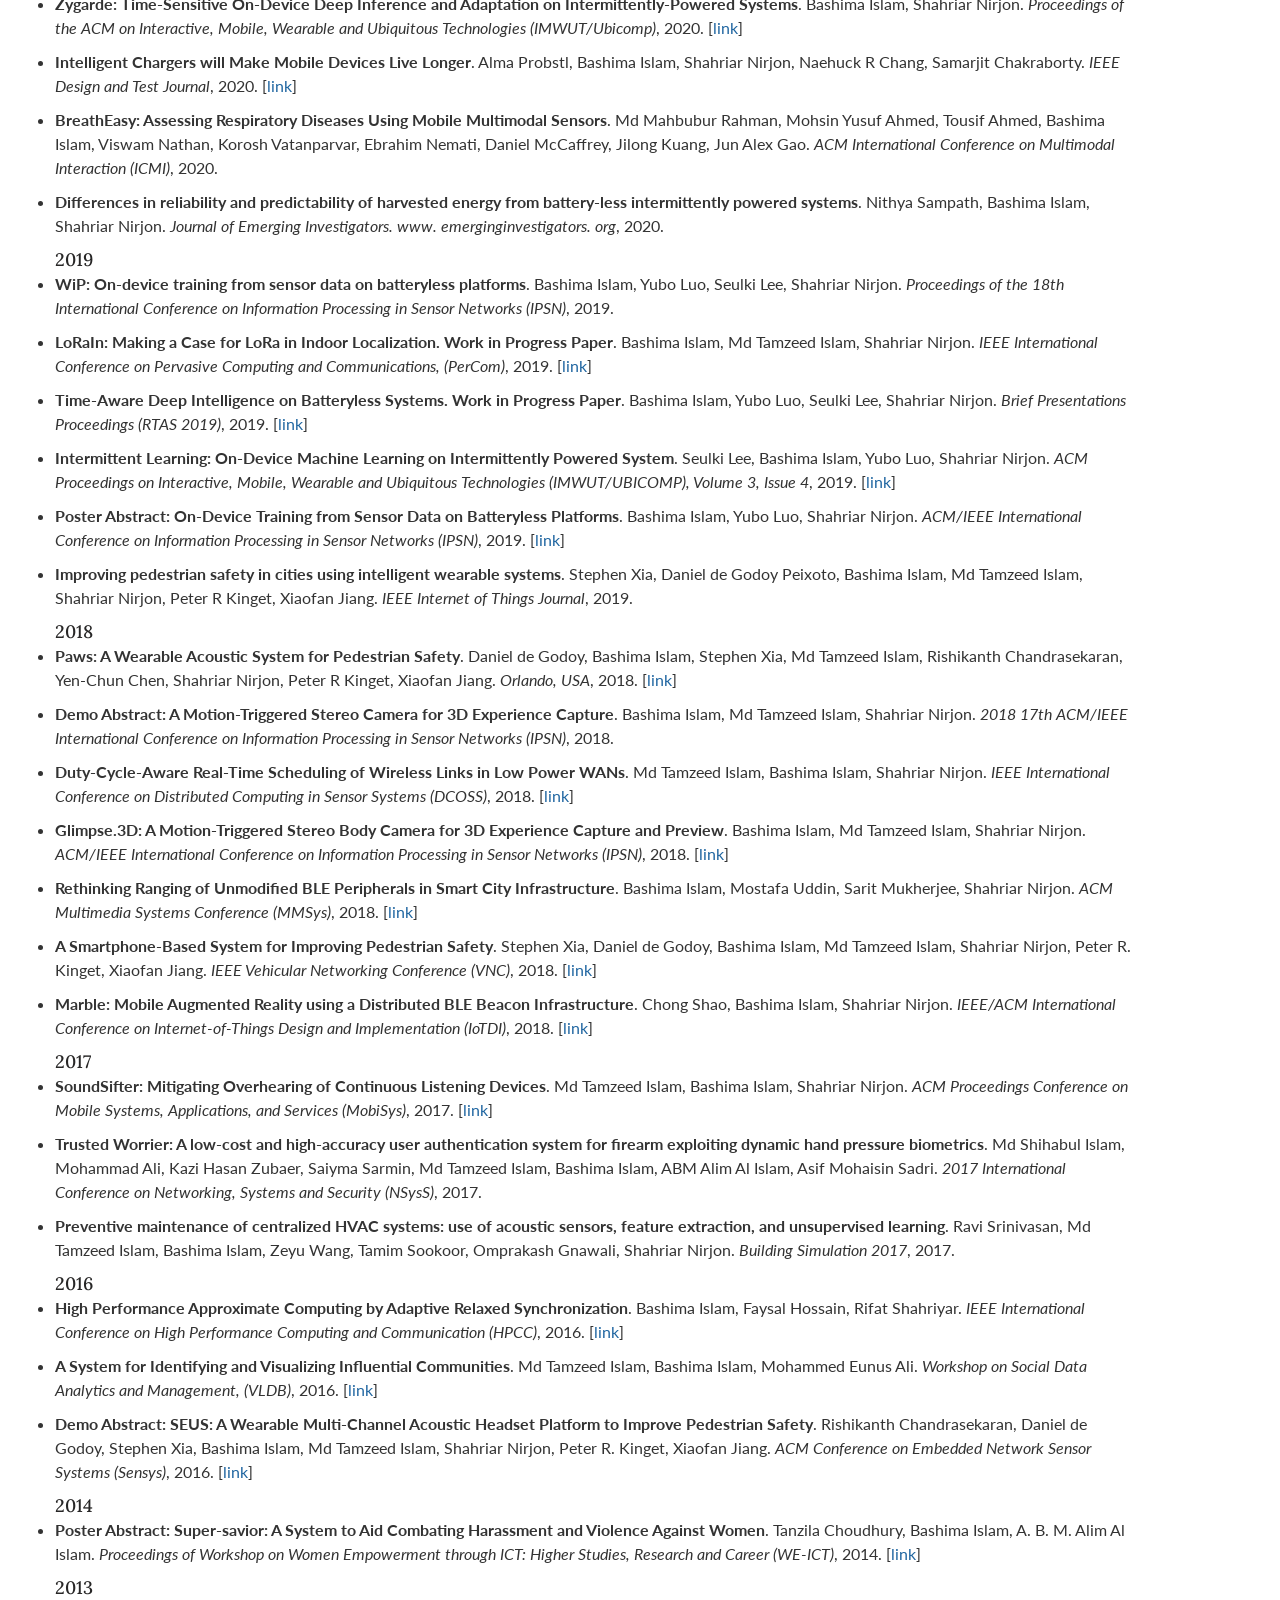
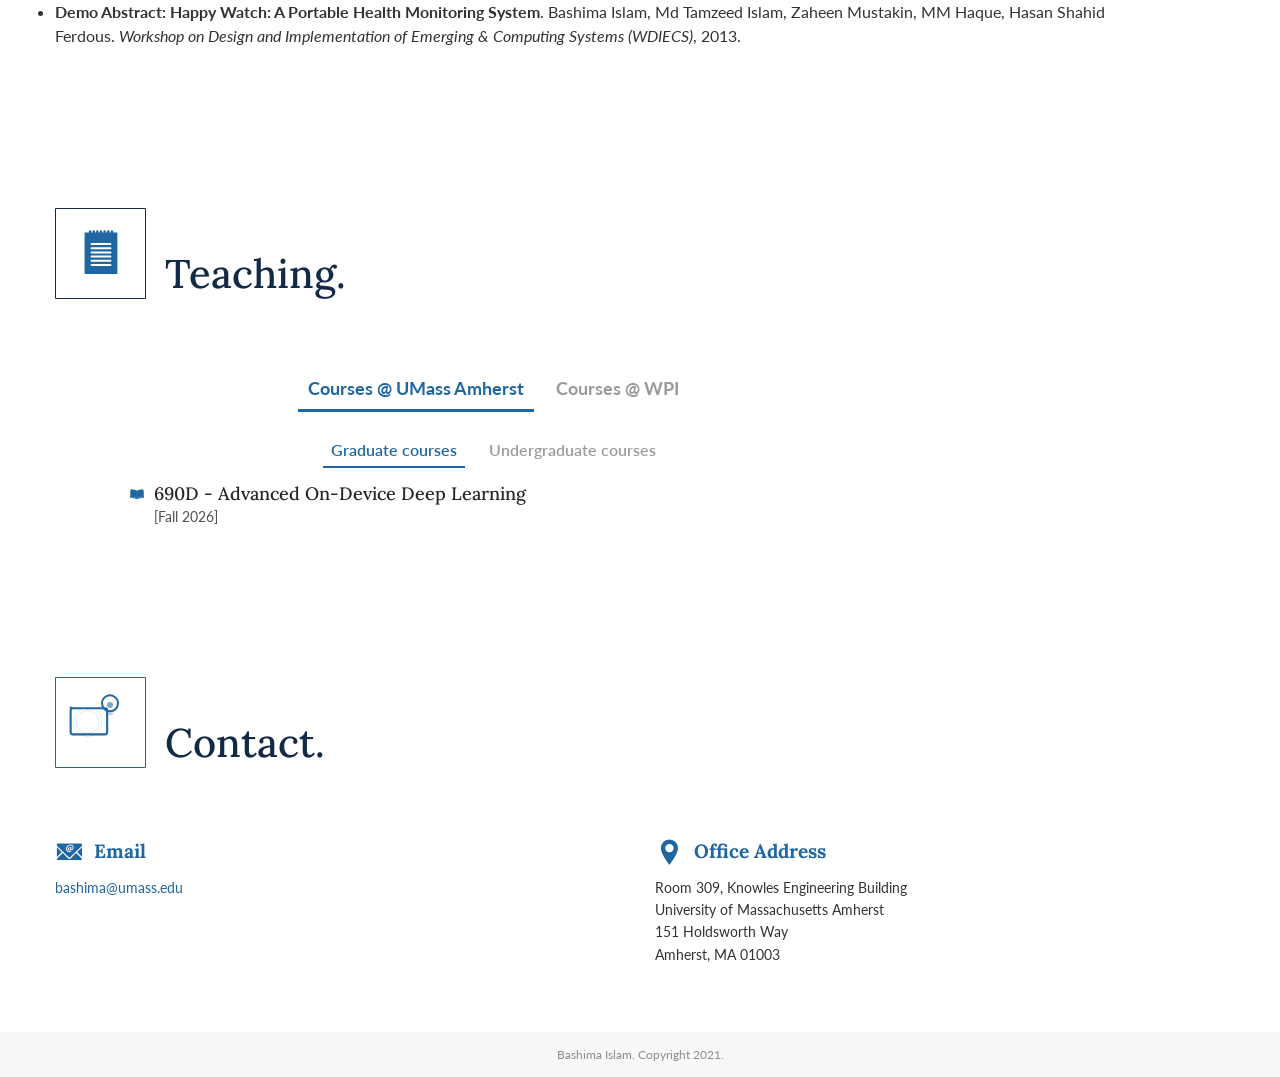
==== commit 46231fe1: "Prerender personal site for LLMs/crawlers [prerender]" ====
--- a/index.html
+++ b/index.html
@@ -979,7 +979,7 @@
         <div class="c-screen-publications o-screen-publications">
 
           <!--PRERENDER:publications-->
-<div id="pub-fallback"><h3>2026</h3><ul><li style='margin-bottom:10px;'><strong>JOLT: Jointly Optimized Layerwise Termination for Budgeted Early-Exit Inference</strong>. S. A. I. Shouborno, Mohammad Nur Hossain Khan, Bashima Islam. <em>38th IEEE International Conference on Tools with Artificial Intelligence (ICTAI)</em>, 2026. [<a href="https://github.com/BASHLab/jolt-early-exit" target="_blank">link</a>]</li><li style='margin-bottom:10px;'><strong>Cross-Site Generalization of Interpretable Sleep Features for Predicting Future Cognitive Impairment</strong>. S. A. I. Shouborno, Bashima Islam. <em>Computing in Cardiology (CinC)</em>, 2026. [<a href="https://github.com/shouborno/physionet-challenge-2026" target="_blank">link</a>]</li><li style='margin-bottom:10px;'><strong>OWL: Geometry-Aware Spatial Reasoning for Audio Large Language Models</strong>. Subrata Biswas, Mohammad Nur Hossain Khan, Bashima Islam. <em>International Conference on Learning Representations (ICLR)</em>, 2026. [<a href="https://arxiv.org/pdf/2509.26140?" target="_blank">link</a>]</li><li style='margin-bottom:10px;'><strong>Hair Noise Analysis and Mitigation for Smart Glasses Audio Captures</strong>. Subrata Biswas, Daniel Wong, Bashima Islam, Sanjeel Parekh, Vladimir Tourbabin. <em>ICASSP 2026 - 2026 IEEE International Conference on Acoustics, Speech and Signal Processing (ICASSP)</em>, 2026. [<a href="https://ieeexplore.ieee.org/document/11464268" target="_blank">link</a>]</li></ul><h3>2025</h3><ul><li style='margin-bottom:10px;'><strong>RAVEN: Query-Guided Representation Alignment for Question Answering over Audio, Video, Embedded Sensors, and Natural Language</strong>. Subrata Biswas, Mohammad Nur Hossain Khan, Bashima Islam. <em>Proceedings of the 2025 Conference on Empirical Methods in Natural Language Processing (EMNLP)</em>, 2025. [<a href="https://aclanthology.org/2025.emnlp-main.96/" target="_blank">link</a>]</li><li style='margin-bottom:10px;'><strong>Mindfulness Meditation and Respiration: Accelerometer-Based Respiration Rate and Mindfulness Progress Estimation to Enhance App Engagement and Mindfulness Skills</strong>. Mohammad Nur Hossain Khan, David creswell, Jordan Albert, Patrick O&#x27;Connell, Shawn Fallon, Mathew Polowitz, Xuhai orson Xu, Bashima Islam. <em>Proceedings of the ACM on Interactive, Mobile, Wearable and Ubiquitous Technologies (IMWUT/Ubicomp)</em>, 2025. [<a href="https://bashlab.github.io/meditite_project/" target="_blank">link</a>]</li><li style='margin-bottom:10px;'><strong>QUADS: Quantized Distillation Framework for Efficient Speech Language Understanding</strong>. Subrata Biswas, Mohammad Nur Hossain Khan, Bashima Islam. <em>Interspeech 2025</em>, 2025. [<a href="https://www.isca-archive.org/interspeech_2025/biswas25b_interspeech.pdf" target="_blank">link</a>]</li><li style='margin-bottom:10px;'><strong>LOCUS: LOcalization with Channel Uncertainty and Sporadic Energy</strong>. Subrata Biswas, Mohammad Nur Hossain Khan, Alex Colwell, Jack Adiletta, Bashima Islam. <em>22nd International Conference on Embedded Wireless Systems and Networks (EWSN)</em>, 2025. [<a href="https://bashlab.github.io/locus_project/" target="_blank">link</a>]</li><li style='margin-bottom:10px;'><strong>EfficientMic: Adaptive Acoustic Sensing with a Single Microphone for Smart Infrastructure</strong>. Jack Adiletta, Mohammad Nur Hossain Khan, Shiwei Fang, Bashima Islam. <em>12th ACM International Conference on Systems for Energy-Efficient Buildings, Cities, and Transportation (BuildSys)</em>, 2025. [<a href="https://jta2021.wixsite.com/efficientmic" target="_blank">link</a>]</li><li style='margin-bottom:10px;'><strong>LLaSA: A Multimodal LLM for Human Activity Analysis Through Wearable and Smartphone Sensors</strong>. Sheikh Asif Imran, Mohammad Nur Hossain Khan, Subrata Biswas, Bashima Islam. <em>Generative AI and Foundation Models for Human Sensing Workshop, UbiComp</em>, 2025. [<a href="https://bashlab.github.io/llasa_project/" target="_blank">link</a>]</li><li style='margin-bottom:10px;'><strong>UNIT: Scalable unstructured inference-time pruning for MAC-efficient neural inference on MCUs</strong>. Ashe Neth, Sawinder Kaur, Mohammad Nur Hossain Khan, Subrata Biswas, Asif Salekin, Bashima Islam. <em>arXiv preprint</em>, 2025. [<a href="https://arxiv.org/abs/2507.07885" target="_blank">link</a>]</li><li style='margin-bottom:10px;'><strong>Machine learning-based estimation of EMG baseline noise standard deviation without rest trials</strong>. Naisargi Mehta, Bashima Islam, Edward A. Clancy. <em>Journal of Electromyography and Kinesiology</em>, 2025. [<a href="https://doi.org/https://doi.org/10.1016/j.jelekin.2025.103097" target="_blank">link</a>]</li><li style='margin-bottom:10px;'><strong>FATE: A Fourier Accelerated Tensor Engine for Neural Networks</strong>. Jack Adiletta, Bashima Islam, Ulkuhan Guler. <em>IEEE International Midwest Symposium on Circuits and Systems MWSCAS</em>, 2025. [<a href="https://bashlab.github.io/fate_project/" target="_blank">link</a>]</li><li style='margin-bottom:10px;'><strong>Anti-Sensing: Defense Against Unauthorized Radar-Based Human Vital Sign Sensing with Physically Realizable Wearable Oscillators</strong>. Md Farhan Tasnim Oshim, Nigel Doering, Bashima Islam, Tsui-Wei Weng, Tauhidur Rahman. <em>2025 IEEE International Conference on Robotics and Automation (ICRA)</em>, 2025. [<a href="https://doi.org/10.1109/ICRA55743.2025.11127941" target="_blank">link</a>]</li><li style='margin-bottom:10px;'><strong>Poster: LYNX: An Open-Source Platform for In-Ear Multimodal Sensing</strong>. Musa Guler, Hikmet Bisen, Pranav Khurana, Bashima Islam. <em>MIT Undergraduate Research Technology Conference (MIT URTC)</em>, 2025.</li><li style='margin-bottom:10px;'><strong>Biobehavioral sensing platform for capturing infant states/health and environmental input via ecg, motion, and audio signals</strong>. Nancy L McElwain, Mark A Hasegawa-Johnson, Romit Roy Choudhury, Ashutosh Dhekne, Bashima Islam. <em>Google Patents</em>, 2025.</li><li style='margin-bottom:10px;'><strong>ECG Statement Classification and Lead Reconstruction using CNN-based Models</strong>. Kiriaki J Rajotte, Bashima Islam, Xinming Huang, David D McManus, Edward A Clancy. <em>IEEE Journal of Biomedical and Health Informatics</em>, 2025.</li><li style='margin-bottom:10px;'><strong>Comparing Quantization Methods for On-Edge ECG Interpretation using Multi-Task CNN</strong>. Kiriaki J Rajotte, Bashima Islam, David McManus, Xinming Huang, Edward A Clancy. <em>IEEE-EMBS International Conference on Body Sensor Networks (BSN)</em>, 2025.</li><li style='margin-bottom:10px;'><strong>Dataset: A Novel Aliasing vs Non Aliasing Audio Dataset for Always-On IoT Microphone Experimentation</strong>. Jack Adiletta, Khan Mohammad Nur Hossain, Matthew Reynolds, Shiwei Fang, Bashima Islam. <em>Proceedings of the 12th ACM International Conference on Systems for Energy-Efficient Buildings, Cities, and Transportation</em>, 2025.</li></ul><h3>2024</h3><ul><li style='margin-bottom:10px;'><strong>Preliminary Technical Validation of LittleBeats™: A Multimodal Sensing Platform to Capture Cardiac Physiology, Motion, and Vocalizations</strong>. Bashima Islam, Nancy L McElwain, Jialu Li, Maria I Davila, Yannan Hu, Kexin Hu, Jordan M Bodway, Ashutosh Dhekne, Romit Roy Choudhury, Mark Hasegawa-Johnson. <em>Sensors</em>, 2024.</li><li style='margin-bottom:10px;'><strong>InfantMotion2Vec: Unlabeled Data-Driven Infant Pose Estimation Using a Single Chest IMU</strong>. Mohammad Nur Hossain Khan, Nancy L McElwain, Mark Hasegawa-Johnson, Bashima Islam. <em>2024 IEEE 20th International Conference on Body Sensor Networks (BSN)</em>, 2024. [<a href="https://ieeexplore.ieee.org/stamp/stamp.jsp?arnumber=10780750" target="_blank">link</a>]</li><li style='margin-bottom:10px;'><strong>Sound Tagging in Infant-centric Home Soundscapes</strong>. Mohammad Nur Hossain Khan, Jialu Li, Nancy L McElwain, Mark Hasegawa–Johnson, Bashima Islam. <em>2024 IEEE/ACM Conference on Connected Health: Applications, Systems and Engineering Technologies (CHASE)</em>, 2024. [<a href="https://ieeexplore.ieee.org/stamp/stamp.jsp?arnumber=10614412" target="_blank">link</a>]</li><li style='margin-bottom:10px;'><strong>Bootstrapping Health Wearables Powered by Intra-Body Power Transfer</strong>. Saad Ahmed, Eren Yildiz, Shashank Holla, Noor Mohammed, Bashima Islam, Kasim Sinan Yildirim, Jeremy Gummeson, Sunghoon Ivan Lee, Josiah Hester. <em>IEEE-EMBS International Conference on Body Sensor Networks (BSN)</em>, 2024. [<a href="https://ieeexplore.ieee.org/document/10780616" target="_blank">link</a>]</li><li style='margin-bottom:10px;'><strong>The Internet of Batteryless Things</strong>. Saad Ahmed, Bashima Islam, Kasim Sinan Yildirim, Marco Zimmerling, Przemys Pawe, Muhammad Hamad Alizai, Brandon Lucia, Luca Mottola, Jacob Sorber, Josiah Hester. <em>Communications of the ACM</em>, 2024.</li><li style='margin-bottom:10px;'><strong>Forearm Ultrasound based Gesture Recognition on Edge</strong>. Keshav Bimbraw, Haichong K Zhang, Bashima Islam. <em>IEEE-EMBS International Conference on Body Sensor Networks (BSN)</em>, 2024. [<a href="https://ieeexplore.ieee.org/stamp/stamp.jsp?arnumber=10780669&amp;tag=1" target="_blank">link</a>]</li><li style='margin-bottom:10px;'><strong>Memory-efficient Energy-adaptive Inference of Pre-Trained Models on Batteryless Embedded Systems</strong>. Pietro Farina, Subrata Biswas, Eren Y, Khakim Akhunov, Saad Ahmed, Bashima Islam, Kas Sinan Y. <em>International Conference on Embedded Wireless Systems and Networks (EWSN)</em>, 2024. [<a href="https://ewsn.org/file-repository/ewsn2024/ewsn24-final16.pdf" target="_blank">link</a>]</li><li style='margin-bottom:10px;'><strong>Evaluating Users’ Experiences of a Child Multimodal Wearable Device: Mixed Methods Approach</strong>. Nancy L McElwain, Meghan C Fisher, Camille Nebeker, Jordan M Bodway, Bashima Islam, Mark Hasegawa-Johnson. <em>JMIR Human Factors</em>, 2024.</li><li style='margin-bottom:10px;'><strong>Missingness-resilient Video-enhanced Multimodal Disfluency Detection</strong>. Payal Mohapatra, Shamika Likhite, Subrata Biswas, Bashima Islam, Qi Zhu. <em>Interspeech</em>, 2024. [<a href="https://www.isca-archive.org/interspeech_2024/mohapatra24_interspeech.pdf" target="_blank">link</a>]</li></ul><h3>2023</h3><ul><li style='margin-bottom:10px;'><strong>EchoSense: Acoustic Sensing for Enclosed Structure Monitoring and Recognition</strong>. Michael Rothstein, Zhuolin Liu, Bashima Islam. <em>IEEE MIT Undergraduate Research Technology Conference (MIT URTC)</em>, 2023.</li><li style='margin-bottom:10px;'><strong>An Empirical Study of Interference Features in Licensed and Unlicensed Bands for Intelligent Spectrum Management</strong>. Zhuoran Su, Kaveh Pahlavan, Bashima Islam. <em>24th IEEE International Symposium on a World of Wireless, Mobile and Multimedia Networks (WoWMoM)</em>, 2023.</li><li style='margin-bottom:10px;'><strong>Protean: Adaptive Hardware-Accelerated Intermittent Computing</strong>. Abu Bakar, Rishabh Goel, Jasper de Winkel, Jason Huang, Saad Ahmed, Bashima Islam, Przemyslaw Pawelczak, Kasim Sinan Yildirim, Josiah Hester. <em>GetMobile: Mobile Computing and Communications</em>, 2023.</li><li style='margin-bottom:10px;'><strong>Classification of infant sleep/wake states: cross-attention among large scale pretrained transformer networks using audio, ECG, and IMU data</strong>. Kai Chieh Chang, Mark Hasegawa-Johnson, Nancy L McElwain, Bashima Islam. <em>2023 Asia Pacific Signal and Information Processing Association Annual Summit and Conference (APSIPA ASC)</em>, 2023.</li><li style='margin-bottom:10px;'><strong>Amalgamated Intermittent Computing Systems</strong>. Bashima Islam, Yubo Luo, Shahriar Nirjon. <em>IEEE/ACM International Conference on Internet-of-Things Design and Implementation (IoTDI)</em>, 2023.</li><li style='margin-bottom:10px;'><strong>Efficient Stuttering Event Detection using Siamese Networks</strong>. Payal Mohapatra, Md Tamzeed Islam, Bashima Islam, Qi Zhu. <em>IEEE International Conference on Acoustic Speech and Signal Processing (ICASSP)</em>, 2023.</li><li style='margin-bottom:10px;'><strong>Characteristics of Mid-Bands Interference in Wireless Spectrum Sharing for Mobility Support in 6G, Wi-Fi 7, and Beyond</strong>. Kaveh Pahlavan, Bashima Islam, Zhuoran Su, Edward Morgan. <em>International Journal of Wireless Information Networks</em>, 2023.</li><li style='margin-bottom:10px;'><strong>An Empirical Study of Interference Features in Licensed and Unlicensed Bands for Intelligent Spectrum Management</strong>. Zhuoran Su, Kaveh Pahlavan, Bashima Islam. <em>2023 IEEE 24th International Symposium on a World of Wireless, Mobile and Multimedia Networks (WoWMoM)</em>, 2023.</li><li style='margin-bottom:10px;'><strong>Self-Supervised Speech Enhancement using Multi-Modal Data</strong>. Yu-Lin Wei, Rajalaxmi Rajagopalan, Bashima Islam, Romit Roy Choudhury. <em>NeurIPS Workshop on ML for Audio</em>, 2023.</li><li style='margin-bottom:10px;'><strong>Efficient and Safe I/O Operations for Intermittent Systems</strong>. Eren Yildiz, Saad Ahmed, Bashima Islam, Josiah Hester, Kasim Sinan Yildirim. <em>European Conference on Computer Systems (EuroSys)</em>, 2023.</li></ul><h3>2022</h3><ul><li style='margin-bottom:10px;'><strong>Protean: An Energy-Efficient and Heterogeneous Platform for Adaptive and Hardware-Accelerated Battery-free Computing</strong>. Abu Bakar, Rishabh Goel, Jasper De Winkel, Jason Huang, Saad Ahmed, Bashima Islam, Przemys Pawe, Kas Sinan Y, Josiah Hester. <em>Proceedings of the 20th ACM Conference on Embedded Networked Sensor Systems (SenSys)</em>, 2022.</li><li style='margin-bottom:10px;'><strong>Cyber–Physical Verification of Intermittently Powered Embedded Systems</strong>. Rose Bohrer, Bashima Islam. <em>IEEE Transactions on Computer-Aided Design of Integrated Circuits and Systems</em>, 2022.</li><li style='margin-bottom:10px;'><strong>Poster: Studying the Security Threats of Partially Processed Deep Neural Inference Data in an IoT Device</strong>. Argha Dhar, Arna Roy, Subrata Biswas, Bashima Islam. <em>ACM Conference on Embedded Networked Sensor Systems (SenSys)</em>, 2022.</li><li style='margin-bottom:10px;'><strong>Speech disfluency detection with contextual representation and data distillation</strong>. Payal Mohapatra, Akash Pandey, Bashima Islam, Qi Zhu. <em>Proceedings of the 1st ACM international workshop on intelligent acoustic systems and applications</em>, 2022.</li><li style='margin-bottom:10px;'><strong>Breathing measurement and management using an electronic device</strong>. Md Mahbubur Rahman, Bashima Islam, Tousif Ahmed, Nathan Robert Folkman, Anh Minh Dinh, Sean Bornheimer, Ebrahim Nematihosseinabadi, Jilong Kuang, Jun Gao. <em>Google Patents</em>, 2022.</li></ul><h3>2021</h3><ul><li style='margin-bottom:10px;'><strong>BreathTrack: detecting regular breathing phases from unannotated acoustic data captured by a smartphone</strong>. Bashima Islam, Md Mahbubur Rahman, Tousif Ahmed, Mohsin Yusuf Ahmed, Md Mehedi Hasan, Viswam Nathan, Korosh Vatanparvar, Ebrahim Nemati, Jilong Kuang, Jun Alex Gao. <em>Proceedings of the ACM on Interactive, Mobile, Wearable and Ubiquitous Technologies (IMWUT/UbiComp)</em>, 2021.</li></ul><h3>2020</h3><ul><li style='margin-bottom:10px;'><strong>Automated time synchronization of cough events from multimodal sensors in mobile devices</strong>. Tousif Ahmed, Mohsin Y Ahmed, Md Mahbubur Rahman, Ebrahim Nemati, Bashima Islam, Korosh Vatanparvar, Viswam Nathan, Daniel McCaffrey, Jilong Kuang, Jun Alex Gao. <em>Proceedings of the 2020 International Conference on Multimodal Interaction (ICMI)</em>, 2020.</li><li style='margin-bottom:10px;'><strong>Scheduling Computational and Energy Harvesting Tasks in Deadline-Aware Intermittent Systems</strong>. Bashima Islam, Shahriar Nirjon. <em>IEEE International Conference on Real-Time and Embedded Technology and Applications Symposium (RTAS)</em>, 2020. [<a href="https://ieeexplore.ieee.org/document/9113096" target="_blank">link</a>]</li><li style='margin-bottom:10px;'><strong>PhD Forum Abstract: Scheduling Tasks on Intermittently Powered Systems</strong>. Bashima Islam. <em>2020 19th ACM/IEEE International Conference on Information Processing in Sensor Networks (IPSN)</em>, 2020.</li><li style='margin-bottom:10px;'><strong>Zygarde: Time-Sensitive On-Device Deep Inference and Adaptation on Intermittently-Powered Systems</strong>. Bashima Islam, Shahriar Nirjon. <em>Proceedings of the ACM on Interactive, Mobile, Wearable and Ubiquitous Technologies (IMWUT/Ubicomp)</em>, 2020. [<a href="https://dl.acm.org/doi/10.1145/3411808" target="_blank">link</a>]</li><li style='margin-bottom:10px;'><strong>Intelligent Chargers will Make Mobile Devices Live Longer</strong>. Alma Probstl, Bashima Islam, Shahriar Nirjon, Naehuck R Chang, Samarjit Chakraborty. <em>IEEE Design and Test Journal</em>, 2020. [<a href="https://ieeexplore.ieee.org/document/9133188" target="_blank">link</a>]</li><li style='margin-bottom:10px;'><strong>BreathEasy: Assessing Respiratory Diseases Using Mobile Multimodal Sensors</strong>. Md Mahbubur Rahman, Mohsin Yusuf Ahmed, Tousif Ahmed, Bashima Islam, Viswam Nathan, Korosh Vatanparvar, Ebrahim Nemati, Daniel McCaffrey, Jilong Kuang, Jun Alex Gao. <em>ACM International Conference on Multimodal Interaction (ICMI)</em>, 2020.</li><li style='margin-bottom:10px;'><strong>Differences in reliability and predictability of harvested energy from battery-less intermittently powered systems</strong>. Nithya Sampath, Bashima Islam, Shahriar Nirjon. <em>Journal of Emerging Investigators. www. emerginginvestigators. org</em>, 2020.</li></ul><h3>2019</h3><ul><li style='margin-bottom:10px;'><strong>WiP: On-device training from sensor data on batteryless platforms</strong>. Bashima Islam, Yubo Luo, Seulki Lee, Shahriar Nirjon. <em>Proceedings of the 18th International Conference on Information Processing in Sensor Networks (IPSN)</em>, 2019.</li><li style='margin-bottom:10px;'><strong>LoRaIn: Making a Case for LoRa in Indoor Localization. Work in Progress Paper</strong>. Bashima Islam, Md Tamzeed Islam, Shahriar Nirjon. <em>IEEE International Conference on Pervasive Computing and Communications, (PerCom)</em>, 2019. [<a href="https://ieeexplore.ieee.org/document/8730767" target="_blank">link</a>]</li><li style='margin-bottom:10px;'><strong>Time-Aware Deep Intelligence on Batteryless Systems. Work in Progress Paper</strong>. Bashima Islam, Yubo Luo, Seulki Lee, Shahriar Nirjon. <em>Brief Presentations Proceedings (RTAS 2019)</em>, 2019. [<a href="http://2019.rtas.org/wp-content/uploads/2019/04/RTAS19_BP_proceedings.pdf" target="_blank">link</a>]</li><li style='margin-bottom:10px;'><strong>Intermittent Learning: On-Device Machine Learning on Intermittently Powered System</strong>. Seulki Lee, Bashima Islam, Yubo Luo, Shahriar Nirjon. <em>ACM Proceedings on Interactive, Mobile, Wearable and Ubiquitous Technologies (IMWUT/UBICOMP), Volume 3, Issue 4</em>, 2019. [<a href="https://arxiv.org/pdf/1904.09644.pdf" target="_blank">link</a>]</li><li style='margin-bottom:10px;'><strong>Poster Abstract: On-Device Training from Sensor Data on Batteryless Platforms</strong>. Bashima Islam, Yubo Luo, Shahriar Nirjon. <em>ACM/IEEE International Conference on Information Processing in Sensor Networks (IPSN)</em>, 2019. [<a href="https://ieeexplore.ieee.org/document/8732490" target="_blank">link</a>]</li><li style='margin-bottom:10px;'><strong>Improving pedestrian safety in cities using intelligent wearable systems</strong>. Stephen Xia, Daniel de Godoy Peixoto, Bashima Islam, Md Tamzeed Islam, Shahriar Nirjon, Peter R Kinget, Xiaofan Jiang. <em>IEEE Internet of Things Journal</em>, 2019.</li></ul><h3>2018</h3><ul><li style='margin-bottom:10px;'><strong>Paws: A Wearable Acoustic System for Pedestrian Safety</strong>. Daniel de Godoy, Bashima Islam, Stephen Xia, Md Tamzeed Islam, Rishikanth Chandrasekaran, Yen-Chun Chen, Shahriar Nirjon, Peter R Kinget, Xiaofan Jiang. <em>Orlando, USA</em>, 2018. [<a href="https://ieeexplore.ieee.org/abstract/document/8366992" target="_blank">link</a>]</li><li style='margin-bottom:10px;'><strong>Demo Abstract: A Motion-Triggered Stereo Camera for 3D Experience Capture</strong>. Bashima Islam, Md Tamzeed Islam, Shahriar Nirjon. <em>2018 17th ACM/IEEE International Conference on Information Processing in Sensor Networks (IPSN)</em>, 2018.</li><li style='margin-bottom:10px;'><strong>Duty-Cycle-Aware Real-Time Scheduling of Wireless Links in Low Power WANs</strong>. Md Tamzeed Islam, Bashima Islam, Shahriar Nirjon. <em>IEEE International Conference on Distributed Computing in Sensor Systems (DCOSS)</em>, 2018. [<a href="https://ieeexplore.ieee.org/abstract/document/8510960/" target="_blank">link</a>]</li><li style='margin-bottom:10px;'><strong>Glimpse.3D: A Motion-Triggered Stereo Body Camera for 3D Experience Capture and Preview</strong>. Bashima Islam, Md Tamzeed Islam, Shahriar Nirjon. <em>ACM/IEEE International Conference on Information Processing in Sensor Networks (IPSN)</em>, 2018. [<a href="https://dl.acm.org/citation.cfm?id=3207991" target="_blank">link</a>]</li><li style='margin-bottom:10px;'><strong>Rethinking Ranging of Unmodified BLE Peripherals in Smart City Infrastructure</strong>. Bashima Islam, Mostafa Uddin, Sarit Mukherjee, Shahriar Nirjon. <em>ACM Multimedia Systems Conference (MMSys)</em>, 2018. [<a href="https://dl.acm.org/citation.cfm?id=3204950" target="_blank">link</a>]</li><li style='margin-bottom:10px;'><strong>A Smartphone-Based System for Improving Pedestrian Safety</strong>. Stephen Xia, Daniel de Godoy, Bashima Islam, Md Tamzeed Islam, Shahriar Nirjon, Peter R. Kinget, Xiaofan Jiang. <em>IEEE Vehicular Networking Conference (VNC)</em>, 2018. [<a href="https://ieeexplore.ieee.org/document/8628320" target="_blank">link</a>]</li><li style='margin-bottom:10px;'><strong>Marble: Mobile Augmented Reality using a Distributed BLE Beacon Infrastructure</strong>. Chong Shao, Bashima Islam, Shahriar Nirjon. <em>IEEE/ACM International Conference on Internet-of-Things Design and Implementation (IoTDI)</em>, 2018. [<a href="https://ieeexplore.ieee.org/abstract/document/8366977/" target="_blank">link</a>]</li></ul><h3>2017</h3><ul><li style='margin-bottom:10px;'><strong>SoundSifter: Mitigating Overhearing of Continuous Listening Devices</strong>. Md Tamzeed Islam, Bashima Islam, Shahriar Nirjon. <em>ACM Proceedings Conference on Mobile Systems, Applications, and Services (MobiSys)</em>, 2017. [<a href="https://dl.acm.org/citation.cfm?id=3081338" target="_blank">link</a>]</li><li style='margin-bottom:10px;'><strong>Trusted Worrier: A low-cost and high-accuracy user authentication system for firearm exploiting dynamic hand pressure biometrics</strong>. Md Shihabul Islam, Mohammad Ali, Kazi Hasan Zubaer, Saiyma Sarmin, Md Tamzeed Islam, Bashima Islam, ABM Alim Al Islam, Asif Mohaisin Sadri. <em>2017 International Conference on Networking, Systems and Security (NSysS)</em>, 2017.</li><li style='margin-bottom:10px;'><strong>Preventive maintenance of centralized HVAC systems: use of acoustic sensors, feature extraction, and unsupervised learning</strong>. Ravi Srinivasan, Md Tamzeed Islam, Bashima Islam, Zeyu Wang, Tamim Sookoor, Omprakash Gnawali, Shahriar Nirjon. <em>Building Simulation 2017</em>, 2017.</li></ul><h3>2016</h3><ul><li style='margin-bottom:10px;'><strong>High Performance Approximate Computing by Adaptive Relaxed Synchronization</strong>. Bashima Islam, Faysal Hossain, Rifat Shahriyar. <em>IEEE International Conference on High Performance Computing and Communication (HPCC)</em>, 2016. [<a href="https://ieeexplore.ieee.org/abstract/document/7828509/" target="_blank">link</a>]</li><li style='margin-bottom:10px;'><strong>A System for Identifying and Visualizing Influential Communities</strong>. Md Tamzeed Islam, Bashima Islam, Mohammed Eunus Ali. <em>Workshop on Social Data Analytics and Management, (VLDB)</em>, 2016. [<a href="https://arxiv.org/abs/1610.06298" target="_blank">link</a>]</li><li style='margin-bottom:10px;'><strong>Demo Abstract: SEUS: A Wearable Multi-Channel Acoustic Headset Platform to Improve Pedestrian Safety</strong>. Rishikanth Chandrasekaran, Daniel de Godoy, Stephen Xia, Bashima Islam, Md Tamzeed Islam, Shahriar Nirjon, Peter R. Kinget, Xiaofan Jiang. <em>ACM Conference on Embedded Network Sensor Systems (Sensys)</em>, 2016. [<a href="https://dl.acm.org/doi/10.1145/2994551.2996547" target="_blank">link</a>]</li></ul><h3>2014</h3><ul><li style='margin-bottom:10px;'><strong>Poster Abstract: Super-savior: A System to Aid Combating Harassment and Violence Against Women</strong>. Tanzila Choudhury, Bashima Islam, A. B. M. Alim Al Islam. <em>Proceedings of Workshop on Women Empowerment through ICT: Higher Studies, Research and Career (WE-ICT)</em>, 2014. [<a href="https://www.cs.unc.edu/ bashima/publications/pdf/super_savior.pdf" target="_blank">link</a>]</li></ul><h3>2013</h3><ul><li style='margin-bottom:10px;'><strong>Demo Abstract: Happy Watch: A Portable Health Monitoring System</strong>. Bashima Islam, Md Tamzeed Islam, Zaheen Mustakin, MM Haque, Hasan Shahid Ferdous. <em>Workshop on Design and Implementation of Emerging &amp; Computing Systems (WDIECS)</em>, 2013.</li></ul></div>
+<div id="pub-fallback"><h3>2026</h3><ul><li style='margin-bottom:10px;'><strong>BeatGraph: Self-Supervised Heartbeat Graphs for Infant ECG Representations from the Home Environment</strong>. Mohammad Nur Hossain Khan, MS Krafczyk, Beverly G Bolster, Nancy McElwain, Mark A Hasegawa-Johnson, Bashima Islam. <em>arXiv preprint arXiv:2609.31546</em>, 2026.</li><li style='margin-bottom:10px;'><strong>Encoder-aware Verifier Fusion with Boundary Refinement for Audio Moment Retrieval</strong>. Mohammad Nur Hossain Khan, Subrata Biswas, Bashima Islam, 2026.</li><li style='margin-bottom:10px;'><strong>JOLT: Jointly Optimized Layerwise Termination for Budgeted Early-Exit Inference</strong>. S. A. I. Shouborno, Mohammad Nur Hossain Khan, Bashima Islam. <em>38th IEEE International Conference on Tools with Artificial Intelligence (ICTAI)</em>, 2026. [<a href="https://github.com/BASHLab/jolt-early-exit" target="_blank">link</a>]</li><li style='margin-bottom:10px;'><strong>Cross-Site Generalization of Interpretable Sleep Features for Predicting Future Cognitive Impairment</strong>. S. A. I. Shouborno, Bashima Islam. <em>Computing in Cardiology (CinC)</em>, 2026. [<a href="https://github.com/shouborno/physionet-challenge-2026" target="_blank">link</a>]</li><li style='margin-bottom:10px;'><strong>OWL: Geometry-Aware Spatial Reasoning for Audio Large Language Models</strong>. Subrata Biswas, Mohammad Nur Hossain Khan, Bashima Islam. <em>International Conference on Learning Representations (ICLR)</em>, 2026. [<a href="https://arxiv.org/pdf/2509.26140?" target="_blank">link</a>]</li><li style='margin-bottom:10px;'><strong>Hair Noise Analysis and Mitigation for Smart Glasses Audio Captures</strong>. Subrata Biswas, Daniel Wong, Bashima Islam, Sanjeel Parekh, Vladimir Tourbabin. <em>ICASSP 2026 - 2026 IEEE International Conference on Acoustics, Speech and Signal Processing (ICASSP)</em>, 2026. [<a href="https://ieeexplore.ieee.org/document/11464268" target="_blank">link</a>]</li></ul><h3>2025</h3><ul><li style='margin-bottom:10px;'><strong>RAVEN: Query-Guided Representation Alignment for Question Answering over Audio, Video, Embedded Sensors, and Natural Language</strong>. Subrata Biswas, Mohammad Nur Hossain Khan, Bashima Islam. <em>Proceedings of the 2025 Conference on Empirical Methods in Natural Language Processing (EMNLP)</em>, 2025. [<a href="https://aclanthology.org/2025.emnlp-main.96/" target="_blank">link</a>]</li><li style='margin-bottom:10px;'><strong>Mindfulness Meditation and Respiration: Accelerometer-Based Respiration Rate and Mindfulness Progress Estimation to Enhance App Engagement and Mindfulness Skills</strong>. Mohammad Nur Hossain Khan, David creswell, Jordan Albert, Patrick O&#x27;Connell, Shawn Fallon, Mathew Polowitz, Xuhai orson Xu, Bashima Islam. <em>Proceedings of the ACM on Interactive, Mobile, Wearable and Ubiquitous Technologies (IMWUT/Ubicomp)</em>, 2025. [<a href="https://bashlab.github.io/meditite_project/" target="_blank">link</a>]</li><li style='margin-bottom:10px;'><strong>QUADS: Quantized Distillation Framework for Efficient Speech Language Understanding</strong>. Subrata Biswas, Mohammad Nur Hossain Khan, Bashima Islam. <em>Interspeech 2025</em>, 2025. [<a href="https://www.isca-archive.org/interspeech_2025/biswas25b_interspeech.pdf" target="_blank">link</a>]</li><li style='margin-bottom:10px;'><strong>LOCUS: LOcalization with Channel Uncertainty and Sporadic Energy</strong>. Subrata Biswas, Mohammad Nur Hossain Khan, Alex Colwell, Jack Adiletta, Bashima Islam. <em>22nd International Conference on Embedded Wireless Systems and Networks (EWSN)</em>, 2025. [<a href="https://bashlab.github.io/locus_project/" target="_blank">link</a>]</li><li style='margin-bottom:10px;'><strong>EfficientMic: Adaptive Acoustic Sensing with a Single Microphone for Smart Infrastructure</strong>. Jack Adiletta, Mohammad Nur Hossain Khan, Shiwei Fang, Bashima Islam. <em>12th ACM International Conference on Systems for Energy-Efficient Buildings, Cities, and Transportation (BuildSys)</em>, 2025. [<a href="https://jta2021.wixsite.com/efficientmic" target="_blank">link</a>]</li><li style='margin-bottom:10px;'><strong>LLaSA: A Multimodal LLM for Human Activity Analysis Through Wearable and Smartphone Sensors</strong>. Sheikh Asif Imran, Mohammad Nur Hossain Khan, Subrata Biswas, Bashima Islam. <em>Generative AI and Foundation Models for Human Sensing Workshop, UbiComp</em>, 2025. [<a href="https://bashlab.github.io/llasa_project/" target="_blank">link</a>]</li><li style='margin-bottom:10px;'><strong>UNIT: Scalable unstructured inference-time pruning for MAC-efficient neural inference on MCUs</strong>. Ashe Neth, Sawinder Kaur, Mohammad Nur Hossain Khan, Subrata Biswas, Asif Salekin, Bashima Islam. <em>arXiv preprint</em>, 2025. [<a href="https://arxiv.org/abs/2507.07885" target="_blank">link</a>]</li><li style='margin-bottom:10px;'><strong>Machine learning-based estimation of EMG baseline noise standard deviation without rest trials</strong>. Naisargi Mehta, Bashima Islam, Edward A. Clancy. <em>Journal of Electromyography and Kinesiology</em>, 2025. [<a href="https://doi.org/https://doi.org/10.1016/j.jelekin.2025.103097" target="_blank">link</a>]</li><li style='margin-bottom:10px;'><strong>FATE: A Fourier Accelerated Tensor Engine for Neural Networks</strong>. Jack Adiletta, Bashima Islam, Ulkuhan Guler. <em>IEEE International Midwest Symposium on Circuits and Systems MWSCAS</em>, 2025. [<a href="https://bashlab.github.io/fate_project/" target="_blank">link</a>]</li><li style='margin-bottom:10px;'><strong>Anti-Sensing: Defense Against Unauthorized Radar-Based Human Vital Sign Sensing with Physically Realizable Wearable Oscillators</strong>. Md Farhan Tasnim Oshim, Nigel Doering, Bashima Islam, Tsui-Wei Weng, Tauhidur Rahman. <em>2025 IEEE International Conference on Robotics and Automation (ICRA)</em>, 2025. [<a href="https://doi.org/10.1109/ICRA55743.2025.11127941" target="_blank">link</a>]</li><li style='margin-bottom:10px;'><strong>Poster: LYNX: An Open-Source Platform for In-Ear Multimodal Sensing</strong>. Musa Guler, Hikmet Bisen, Pranav Khurana, Bashima Islam. <em>MIT Undergraduate Research Technology Conference (MIT URTC)</em>, 2025.</li><li style='margin-bottom:10px;'><strong>Biobehavioral sensing platform for capturing infant states/health and environmental input via ecg, motion, and audio signals</strong>. Nancy L McElwain, Mark A Hasegawa-Johnson, Romit Roy Choudhury, Ashutosh Dhekne, Bashima Islam. <em>Google Patents</em>, 2025.</li><li style='margin-bottom:10px;'><strong>ECG Statement Classification and Lead Reconstruction using CNN-based Models</strong>. Kiriaki J Rajotte, Bashima Islam, Xinming Huang, David D McManus, Edward A Clancy. <em>IEEE Journal of Biomedical and Health Informatics</em>, 2025.</li><li style='margin-bottom:10px;'><strong>Comparing Quantization Methods for On-Edge ECG Interpretation using Multi-Task CNN</strong>. Kiriaki J Rajotte, Bashima Islam, David McManus, Xinming Huang, Edward A Clancy. <em>IEEE-EMBS International Conference on Body Sensor Networks (BSN)</em>, 2025.</li><li style='margin-bottom:10px;'><strong>Dataset: A Novel Aliasing vs Non Aliasing Audio Dataset for Always-On IoT Microphone Experimentation</strong>. Jack Adiletta, Khan Mohammad Nur Hossain, Matthew Reynolds, Shiwei Fang, Bashima Islam. <em>Proceedings of the 12th ACM International Conference on Systems for Energy-Efficient Buildings, Cities, and Transportation</em>, 2025.</li></ul><h3>2024</h3><ul><li style='margin-bottom:10px;'><strong>Preliminary Technical Validation of LittleBeats™: A Multimodal Sensing Platform to Capture Cardiac Physiology, Motion, and Vocalizations</strong>. Bashima Islam, Nancy L McElwain, Jialu Li, Maria I Davila, Yannan Hu, Kexin Hu, Jordan M Bodway, Ashutosh Dhekne, Romit Roy Choudhury, Mark Hasegawa-Johnson. <em>Sensors</em>, 2024.</li><li style='margin-bottom:10px;'><strong>InfantMotion2Vec: Unlabeled Data-Driven Infant Pose Estimation Using a Single Chest IMU</strong>. Mohammad Nur Hossain Khan, Nancy L McElwain, Mark Hasegawa-Johnson, Bashima Islam. <em>2024 IEEE 20th International Conference on Body Sensor Networks (BSN)</em>, 2024. [<a href="https://ieeexplore.ieee.org/stamp/stamp.jsp?arnumber=10780750" target="_blank">link</a>]</li><li style='margin-bottom:10px;'><strong>Sound Tagging in Infant-centric Home Soundscapes</strong>. Mohammad Nur Hossain Khan, Jialu Li, Nancy L McElwain, Mark Hasegawa–Johnson, Bashima Islam. <em>2024 IEEE/ACM Conference on Connected Health: Applications, Systems and Engineering Technologies (CHASE)</em>, 2024. [<a href="https://ieeexplore.ieee.org/stamp/stamp.jsp?arnumber=10614412" target="_blank">link</a>]</li><li style='margin-bottom:10px;'><strong>Bootstrapping Health Wearables Powered by Intra-Body Power Transfer</strong>. Saad Ahmed, Eren Yildiz, Shashank Holla, Noor Mohammed, Bashima Islam, Kasim Sinan Yildirim, Jeremy Gummeson, Sunghoon Ivan Lee, Josiah Hester. <em>IEEE-EMBS International Conference on Body Sensor Networks (BSN)</em>, 2024. [<a href="https://ieeexplore.ieee.org/document/10780616" target="_blank">link</a>]</li><li style='margin-bottom:10px;'><strong>The Internet of Batteryless Things</strong>. Saad Ahmed, Bashima Islam, Kasim Sinan Yildirim, Marco Zimmerling, Przemys Pawe, Muhammad Hamad Alizai, Brandon Lucia, Luca Mottola, Jacob Sorber, Josiah Hester. <em>Communications of the ACM</em>, 2024.</li><li style='margin-bottom:10px;'><strong>Forearm Ultrasound based Gesture Recognition on Edge</strong>. Keshav Bimbraw, Haichong K Zhang, Bashima Islam. <em>IEEE-EMBS International Conference on Body Sensor Networks (BSN)</em>, 2024. [<a href="https://ieeexplore.ieee.org/stamp/stamp.jsp?arnumber=10780669&amp;tag=1" target="_blank">link</a>]</li><li style='margin-bottom:10px;'><strong>Memory-efficient Energy-adaptive Inference of Pre-Trained Models on Batteryless Embedded Systems</strong>. Pietro Farina, Subrata Biswas, Eren Y, Khakim Akhunov, Saad Ahmed, Bashima Islam, Kas Sinan Y. <em>International Conference on Embedded Wireless Systems and Networks (EWSN)</em>, 2024. [<a href="https://ewsn.org/file-repository/ewsn2024/ewsn24-final16.pdf" target="_blank">link</a>]</li><li style='margin-bottom:10px;'><strong>Evaluating Users’ Experiences of a Child Multimodal Wearable Device: Mixed Methods Approach</strong>. Nancy L McElwain, Meghan C Fisher, Camille Nebeker, Jordan M Bodway, Bashima Islam, Mark Hasegawa-Johnson. <em>JMIR Human Factors</em>, 2024.</li><li style='margin-bottom:10px;'><strong>Missingness-resilient Video-enhanced Multimodal Disfluency Detection</strong>. Payal Mohapatra, Shamika Likhite, Subrata Biswas, Bashima Islam, Qi Zhu. <em>Interspeech</em>, 2024. [<a href="https://www.isca-archive.org/interspeech_2024/mohapatra24_interspeech.pdf" target="_blank">link</a>]</li></ul><h3>2023</h3><ul><li style='margin-bottom:10px;'><strong>EchoSense: Acoustic Sensing for Enclosed Structure Monitoring and Recognition</strong>. Michael Rothstein, Zhuolin Liu, Bashima Islam. <em>IEEE MIT Undergraduate Research Technology Conference (MIT URTC)</em>, 2023.</li><li style='margin-bottom:10px;'><strong>An Empirical Study of Interference Features in Licensed and Unlicensed Bands for Intelligent Spectrum Management</strong>. Zhuoran Su, Kaveh Pahlavan, Bashima Islam. <em>24th IEEE International Symposium on a World of Wireless, Mobile and Multimedia Networks (WoWMoM)</em>, 2023.</li><li style='margin-bottom:10px;'><strong>Protean: Adaptive Hardware-Accelerated Intermittent Computing</strong>. Abu Bakar, Rishabh Goel, Jasper de Winkel, Jason Huang, Saad Ahmed, Bashima Islam, Przemyslaw Pawelczak, Kasim Sinan Yildirim, Josiah Hester. <em>GetMobile: Mobile Computing and Communications</em>, 2023.</li><li style='margin-bottom:10px;'><strong>Classification of infant sleep/wake states: cross-attention among large scale pretrained transformer networks using audio, ECG, and IMU data</strong>. Kai Chieh Chang, Mark Hasegawa-Johnson, Nancy L McElwain, Bashima Islam. <em>2023 Asia Pacific Signal and Information Processing Association Annual Summit and Conference (APSIPA ASC)</em>, 2023.</li><li style='margin-bottom:10px;'><strong>Amalgamated Intermittent Computing Systems</strong>. Bashima Islam, Yubo Luo, Shahriar Nirjon. <em>IEEE/ACM International Conference on Internet-of-Things Design and Implementation (IoTDI)</em>, 2023.</li><li style='margin-bottom:10px;'><strong>Efficient Stuttering Event Detection using Siamese Networks</strong>. Payal Mohapatra, Md Tamzeed Islam, Bashima Islam, Qi Zhu. <em>IEEE International Conference on Acoustic Speech and Signal Processing (ICASSP)</em>, 2023.</li><li style='margin-bottom:10px;'><strong>Characteristics of Mid-Bands Interference in Wireless Spectrum Sharing for Mobility Support in 6G, Wi-Fi 7, and Beyond</strong>. Kaveh Pahlavan, Bashima Islam, Zhuoran Su, Edward Morgan. <em>International Journal of Wireless Information Networks</em>, 2023.</li><li style='margin-bottom:10px;'><strong>An Empirical Study of Interference Features in Licensed and Unlicensed Bands for Intelligent Spectrum Management</strong>. Zhuoran Su, Kaveh Pahlavan, Bashima Islam. <em>2023 IEEE 24th International Symposium on a World of Wireless, Mobile and Multimedia Networks (WoWMoM)</em>, 2023.</li><li style='margin-bottom:10px;'><strong>Self-Supervised Speech Enhancement using Multi-Modal Data</strong>. Yu-Lin Wei, Rajalaxmi Rajagopalan, Bashima Islam, Romit Roy Choudhury. <em>NeurIPS Workshop on ML for Audio</em>, 2023.</li><li style='margin-bottom:10px;'><strong>Efficient and Safe I/O Operations for Intermittent Systems</strong>. Eren Yildiz, Saad Ahmed, Bashima Islam, Josiah Hester, Kasim Sinan Yildirim. <em>European Conference on Computer Systems (EuroSys)</em>, 2023.</li></ul><h3>2022</h3><ul><li style='margin-bottom:10px;'><strong>Protean: An Energy-Efficient and Heterogeneous Platform for Adaptive and Hardware-Accelerated Battery-free Computing</strong>. Abu Bakar, Rishabh Goel, Jasper De Winkel, Jason Huang, Saad Ahmed, Bashima Islam, Przemys Pawe, Kas Sinan Y, Josiah Hester. <em>Proceedings of the 20th ACM Conference on Embedded Networked Sensor Systems (SenSys)</em>, 2022.</li><li style='margin-bottom:10px;'><strong>Cyber–Physical Verification of Intermittently Powered Embedded Systems</strong>. Rose Bohrer, Bashima Islam. <em>IEEE Transactions on Computer-Aided Design of Integrated Circuits and Systems</em>, 2022.</li><li style='margin-bottom:10px;'><strong>Poster: Studying the Security Threats of Partially Processed Deep Neural Inference Data in an IoT Device</strong>. Argha Dhar, Arna Roy, Subrata Biswas, Bashima Islam. <em>ACM Conference on Embedded Networked Sensor Systems (SenSys)</em>, 2022.</li><li style='margin-bottom:10px;'><strong>Speech disfluency detection with contextual representation and data distillation</strong>. Payal Mohapatra, Akash Pandey, Bashima Islam, Qi Zhu. <em>Proceedings of the 1st ACM international workshop on intelligent acoustic systems and applications</em>, 2022.</li><li style='margin-bottom:10px;'><strong>Breathing measurement and management using an electronic device</strong>. Md Mahbubur Rahman, Bashima Islam, Tousif Ahmed, Nathan Robert Folkman, Anh Minh Dinh, Sean Bornheimer, Ebrahim Nematihosseinabadi, Jilong Kuang, Jun Gao. <em>Google Patents</em>, 2022.</li></ul><h3>2021</h3><ul><li style='margin-bottom:10px;'><strong>BreathTrack: detecting regular breathing phases from unannotated acoustic data captured by a smartphone</strong>. Bashima Islam, Md Mahbubur Rahman, Tousif Ahmed, Mohsin Yusuf Ahmed, Md Mehedi Hasan, Viswam Nathan, Korosh Vatanparvar, Ebrahim Nemati, Jilong Kuang, Jun Alex Gao. <em>Proceedings of the ACM on Interactive, Mobile, Wearable and Ubiquitous Technologies (IMWUT/UbiComp)</em>, 2021.</li></ul><h3>2020</h3><ul><li style='margin-bottom:10px;'><strong>Automated time synchronization of cough events from multimodal sensors in mobile devices</strong>. Tousif Ahmed, Mohsin Y Ahmed, Md Mahbubur Rahman, Ebrahim Nemati, Bashima Islam, Korosh Vatanparvar, Viswam Nathan, Daniel McCaffrey, Jilong Kuang, Jun Alex Gao. <em>Proceedings of the 2020 International Conference on Multimodal Interaction (ICMI)</em>, 2020.</li><li style='margin-bottom:10px;'><strong>Scheduling Computational and Energy Harvesting Tasks in Deadline-Aware Intermittent Systems</strong>. Bashima Islam, Shahriar Nirjon. <em>IEEE International Conference on Real-Time and Embedded Technology and Applications Symposium (RTAS)</em>, 2020. [<a href="https://ieeexplore.ieee.org/document/9113096" target="_blank">link</a>]</li><li style='margin-bottom:10px;'><strong>PhD Forum Abstract: Scheduling Tasks on Intermittently Powered Systems</strong>. Bashima Islam. <em>2020 19th ACM/IEEE International Conference on Information Processing in Sensor Networks (IPSN)</em>, 2020.</li><li style='margin-bottom:10px;'><strong>Zygarde: Time-Sensitive On-Device Deep Inference and Adaptation on Intermittently-Powered Systems</strong>. Bashima Islam, Shahriar Nirjon. <em>Proceedings of the ACM on Interactive, Mobile, Wearable and Ubiquitous Technologies (IMWUT/Ubicomp)</em>, 2020. [<a href="https://dl.acm.org/doi/10.1145/3411808" target="_blank">link</a>]</li><li style='margin-bottom:10px;'><strong>Intelligent Chargers will Make Mobile Devices Live Longer</strong>. Alma Probstl, Bashima Islam, Shahriar Nirjon, Naehuck R Chang, Samarjit Chakraborty. <em>IEEE Design and Test Journal</em>, 2020. [<a href="https://ieeexplore.ieee.org/document/9133188" target="_blank">link</a>]</li><li style='margin-bottom:10px;'><strong>BreathEasy: Assessing Respiratory Diseases Using Mobile Multimodal Sensors</strong>. Md Mahbubur Rahman, Mohsin Yusuf Ahmed, Tousif Ahmed, Bashima Islam, Viswam Nathan, Korosh Vatanparvar, Ebrahim Nemati, Daniel McCaffrey, Jilong Kuang, Jun Alex Gao. <em>ACM International Conference on Multimodal Interaction (ICMI)</em>, 2020.</li><li style='margin-bottom:10px;'><strong>Differences in reliability and predictability of harvested energy from battery-less intermittently powered systems</strong>. Nithya Sampath, Bashima Islam, Shahriar Nirjon. <em>Journal of Emerging Investigators. www. emerginginvestigators. org</em>, 2020.</li></ul><h3>2019</h3><ul><li style='margin-bottom:10px;'><strong>WiP: On-device training from sensor data on batteryless platforms</strong>. Bashima Islam, Yubo Luo, Seulki Lee, Shahriar Nirjon. <em>Proceedings of the 18th International Conference on Information Processing in Sensor Networks (IPSN)</em>, 2019.</li><li style='margin-bottom:10px;'><strong>LoRaIn: Making a Case for LoRa in Indoor Localization. Work in Progress Paper</strong>. Bashima Islam, Md Tamzeed Islam, Shahriar Nirjon. <em>IEEE International Conference on Pervasive Computing and Communications, (PerCom)</em>, 2019. [<a href="https://ieeexplore.ieee.org/document/8730767" target="_blank">link</a>]</li><li style='margin-bottom:10px;'><strong>Time-Aware Deep Intelligence on Batteryless Systems. Work in Progress Paper</strong>. Bashima Islam, Yubo Luo, Seulki Lee, Shahriar Nirjon. <em>Brief Presentations Proceedings (RTAS 2019)</em>, 2019. [<a href="http://2019.rtas.org/wp-content/uploads/2019/04/RTAS19_BP_proceedings.pdf" target="_blank">link</a>]</li><li style='margin-bottom:10px;'><strong>Intermittent Learning: On-Device Machine Learning on Intermittently Powered System</strong>. Seulki Lee, Bashima Islam, Yubo Luo, Shahriar Nirjon. <em>ACM Proceedings on Interactive, Mobile, Wearable and Ubiquitous Technologies (IMWUT/UBICOMP), Volume 3, Issue 4</em>, 2019. [<a href="https://arxiv.org/pdf/1904.09644.pdf" target="_blank">link</a>]</li><li style='margin-bottom:10px;'><strong>Poster Abstract: On-Device Training from Sensor Data on Batteryless Platforms</strong>. Bashima Islam, Yubo Luo, Shahriar Nirjon. <em>ACM/IEEE International Conference on Information Processing in Sensor Networks (IPSN)</em>, 2019. [<a href="https://ieeexplore.ieee.org/document/8732490" target="_blank">link</a>]</li><li style='margin-bottom:10px;'><strong>Improving pedestrian safety in cities using intelligent wearable systems</strong>. Stephen Xia, Daniel de Godoy Peixoto, Bashima Islam, Md Tamzeed Islam, Shahriar Nirjon, Peter R Kinget, Xiaofan Jiang. <em>IEEE Internet of Things Journal</em>, 2019.</li></ul><h3>2018</h3><ul><li style='margin-bottom:10px;'><strong>Paws: A Wearable Acoustic System for Pedestrian Safety</strong>. Daniel de Godoy, Bashima Islam, Stephen Xia, Md Tamzeed Islam, Rishikanth Chandrasekaran, Yen-Chun Chen, Shahriar Nirjon, Peter R Kinget, Xiaofan Jiang. <em>Orlando, USA</em>, 2018. [<a href="https://ieeexplore.ieee.org/abstract/document/8366992" target="_blank">link</a>]</li><li style='margin-bottom:10px;'><strong>Demo Abstract: A Motion-Triggered Stereo Camera for 3D Experience Capture</strong>. Bashima Islam, Md Tamzeed Islam, Shahriar Nirjon. <em>2018 17th ACM/IEEE International Conference on Information Processing in Sensor Networks (IPSN)</em>, 2018.</li><li style='margin-bottom:10px;'><strong>Duty-Cycle-Aware Real-Time Scheduling of Wireless Links in Low Power WANs</strong>. Md Tamzeed Islam, Bashima Islam, Shahriar Nirjon. <em>IEEE International Conference on Distributed Computing in Sensor Systems (DCOSS)</em>, 2018. [<a href="https://ieeexplore.ieee.org/abstract/document/8510960/" target="_blank">link</a>]</li><li style='margin-bottom:10px;'><strong>Glimpse.3D: A Motion-Triggered Stereo Body Camera for 3D Experience Capture and Preview</strong>. Bashima Islam, Md Tamzeed Islam, Shahriar Nirjon. <em>ACM/IEEE International Conference on Information Processing in Sensor Networks (IPSN)</em>, 2018. [<a href="https://dl.acm.org/citation.cfm?id=3207991" target="_blank">link</a>]</li><li style='margin-bottom:10px;'><strong>Rethinking Ranging of Unmodified BLE Peripherals in Smart City Infrastructure</strong>. Bashima Islam, Mostafa Uddin, Sarit Mukherjee, Shahriar Nirjon. <em>ACM Multimedia Systems Conference (MMSys)</em>, 2018. [<a href="https://dl.acm.org/citation.cfm?id=3204950" target="_blank">link</a>]</li><li style='margin-bottom:10px;'><strong>A Smartphone-Based System for Improving Pedestrian Safety</strong>. Stephen Xia, Daniel de Godoy, Bashima Islam, Md Tamzeed Islam, Shahriar Nirjon, Peter R. Kinget, Xiaofan Jiang. <em>IEEE Vehicular Networking Conference (VNC)</em>, 2018. [<a href="https://ieeexplore.ieee.org/document/8628320" target="_blank">link</a>]</li><li style='margin-bottom:10px;'><strong>Marble: Mobile Augmented Reality using a Distributed BLE Beacon Infrastructure</strong>. Chong Shao, Bashima Islam, Shahriar Nirjon. <em>IEEE/ACM International Conference on Internet-of-Things Design and Implementation (IoTDI)</em>, 2018. [<a href="https://ieeexplore.ieee.org/abstract/document/8366977/" target="_blank">link</a>]</li></ul><h3>2017</h3><ul><li style='margin-bottom:10px;'><strong>SoundSifter: Mitigating Overhearing of Continuous Listening Devices</strong>. Md Tamzeed Islam, Bashima Islam, Shahriar Nirjon. <em>ACM Proceedings Conference on Mobile Systems, Applications, and Services (MobiSys)</em>, 2017. [<a href="https://dl.acm.org/citation.cfm?id=3081338" target="_blank">link</a>]</li><li style='margin-bottom:10px;'><strong>Trusted Worrier: A low-cost and high-accuracy user authentication system for firearm exploiting dynamic hand pressure biometrics</strong>. Md Shihabul Islam, Mohammad Ali, Kazi Hasan Zubaer, Saiyma Sarmin, Md Tamzeed Islam, Bashima Islam, ABM Alim Al Islam, Asif Mohaisin Sadri. <em>2017 International Conference on Networking, Systems and Security (NSysS)</em>, 2017.</li><li style='margin-bottom:10px;'><strong>Preventive maintenance of centralized HVAC systems: use of acoustic sensors, feature extraction, and unsupervised learning</strong>. Ravi Srinivasan, Md Tamzeed Islam, Bashima Islam, Zeyu Wang, Tamim Sookoor, Omprakash Gnawali, Shahriar Nirjon. <em>Building Simulation 2017</em>, 2017.</li></ul><h3>2016</h3><ul><li style='margin-bottom:10px;'><strong>High Performance Approximate Computing by Adaptive Relaxed Synchronization</strong>. Bashima Islam, Faysal Hossain, Rifat Shahriyar. <em>IEEE International Conference on High Performance Computing and Communication (HPCC)</em>, 2016. [<a href="https://ieeexplore.ieee.org/abstract/document/7828509/" target="_blank">link</a>]</li><li style='margin-bottom:10px;'><strong>A System for Identifying and Visualizing Influential Communities</strong>. Md Tamzeed Islam, Bashima Islam, Mohammed Eunus Ali. <em>Workshop on Social Data Analytics and Management, (VLDB)</em>, 2016. [<a href="https://arxiv.org/abs/1610.06298" target="_blank">link</a>]</li><li style='margin-bottom:10px;'><strong>Demo Abstract: SEUS: A Wearable Multi-Channel Acoustic Headset Platform to Improve Pedestrian Safety</strong>. Rishikanth Chandrasekaran, Daniel de Godoy, Stephen Xia, Bashima Islam, Md Tamzeed Islam, Shahriar Nirjon, Peter R. Kinget, Xiaofan Jiang. <em>ACM Conference on Embedded Network Sensor Systems (Sensys)</em>, 2016. [<a href="https://dl.acm.org/doi/10.1145/2994551.2996547" target="_blank">link</a>]</li></ul><h3>2014</h3><ul><li style='margin-bottom:10px;'><strong>Poster Abstract: Super-savior: A System to Aid Combating Harassment and Violence Against Women</strong>. Tanzila Choudhury, Bashima Islam, A. B. M. Alim Al Islam. <em>Proceedings of Workshop on Women Empowerment through ICT: Higher Studies, Research and Career (WE-ICT)</em>, 2014. [<a href="https://www.cs.unc.edu/ bashima/publications/pdf/super_savior.pdf" target="_blank">link</a>]</li></ul><h3>2013</h3><ul><li style='margin-bottom:10px;'><strong>Demo Abstract: Happy Watch: A Portable Health Monitoring System</strong>. Bashima Islam, Md Tamzeed Islam, Zaheen Mustakin, MM Haque, Hasan Shahid Ferdous. <em>Workshop on Design and Implementation of Emerging &amp; Computing Systems (WDIECS)</em>, 2013.</li></ul></div>
 <!--/PRERENDER:publications-->
 <div class="bibtex_structure">
             <div class="group year" extra="ASC number">
